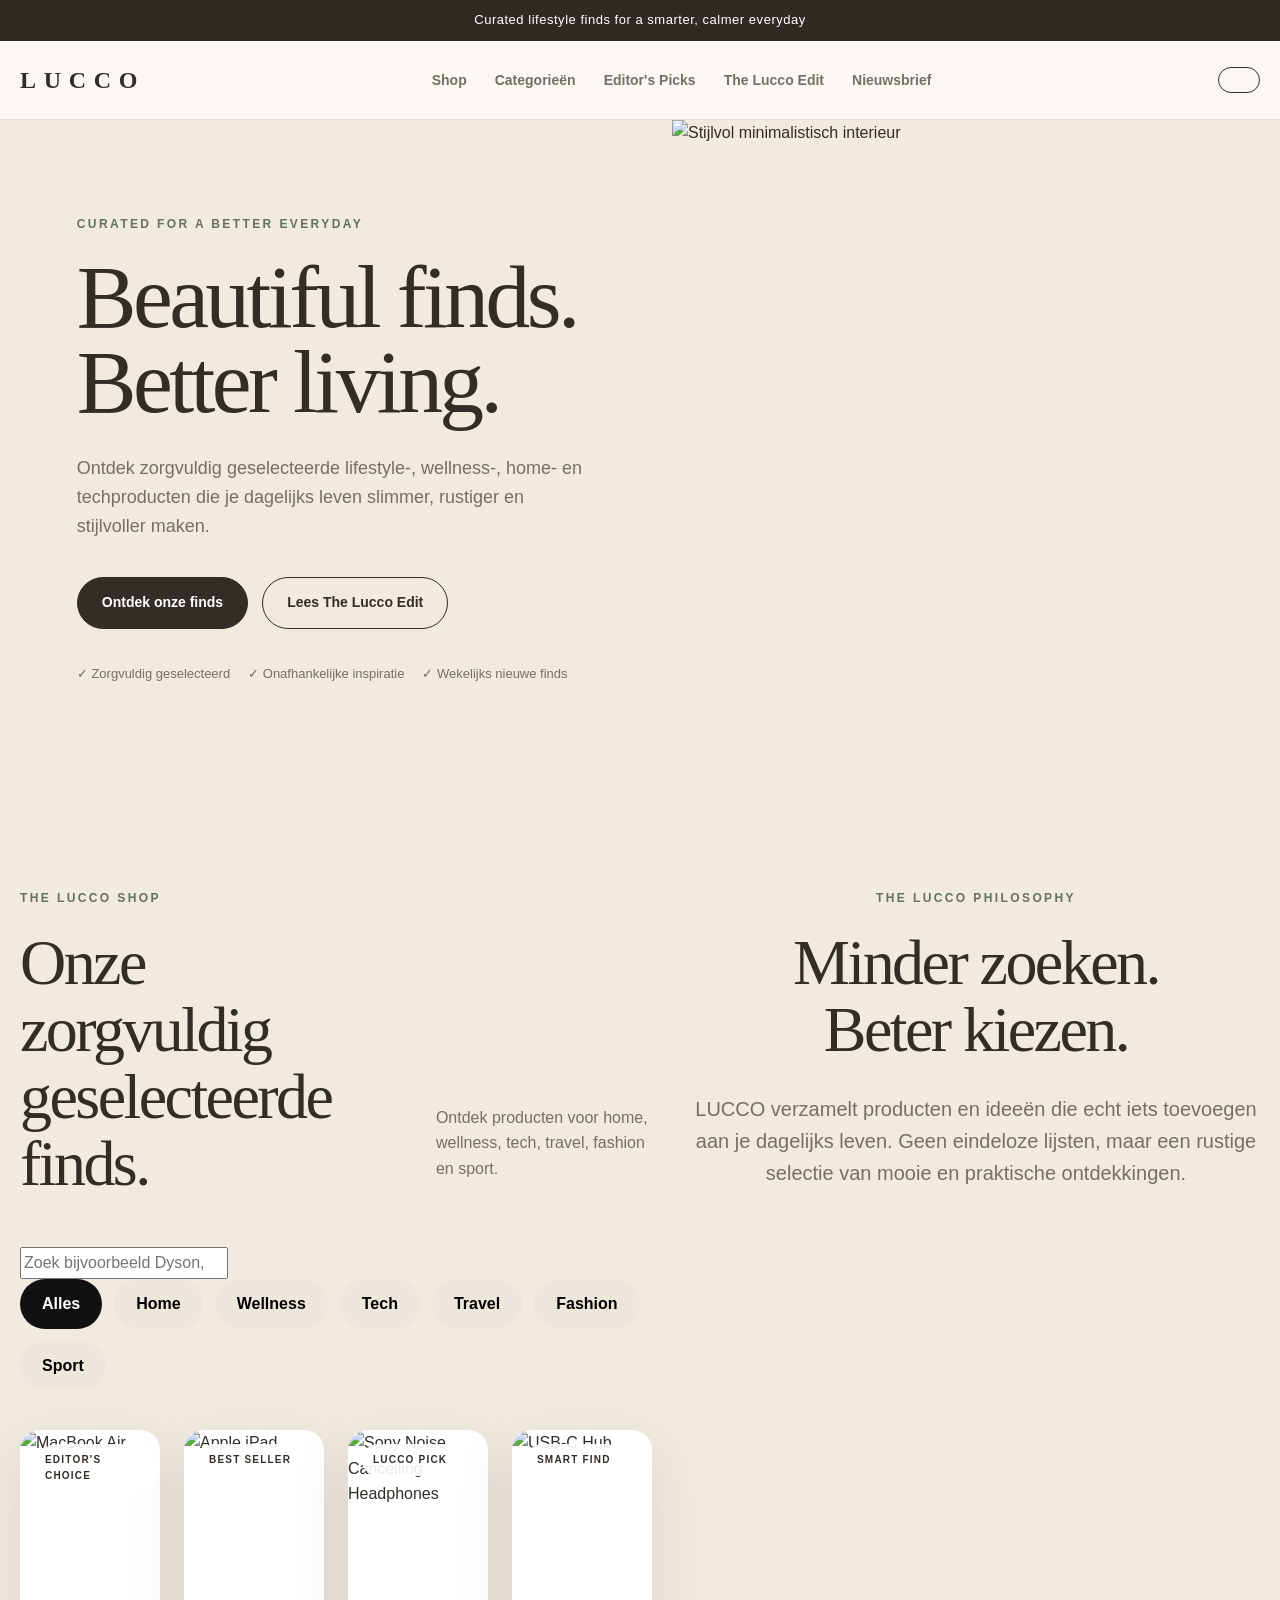
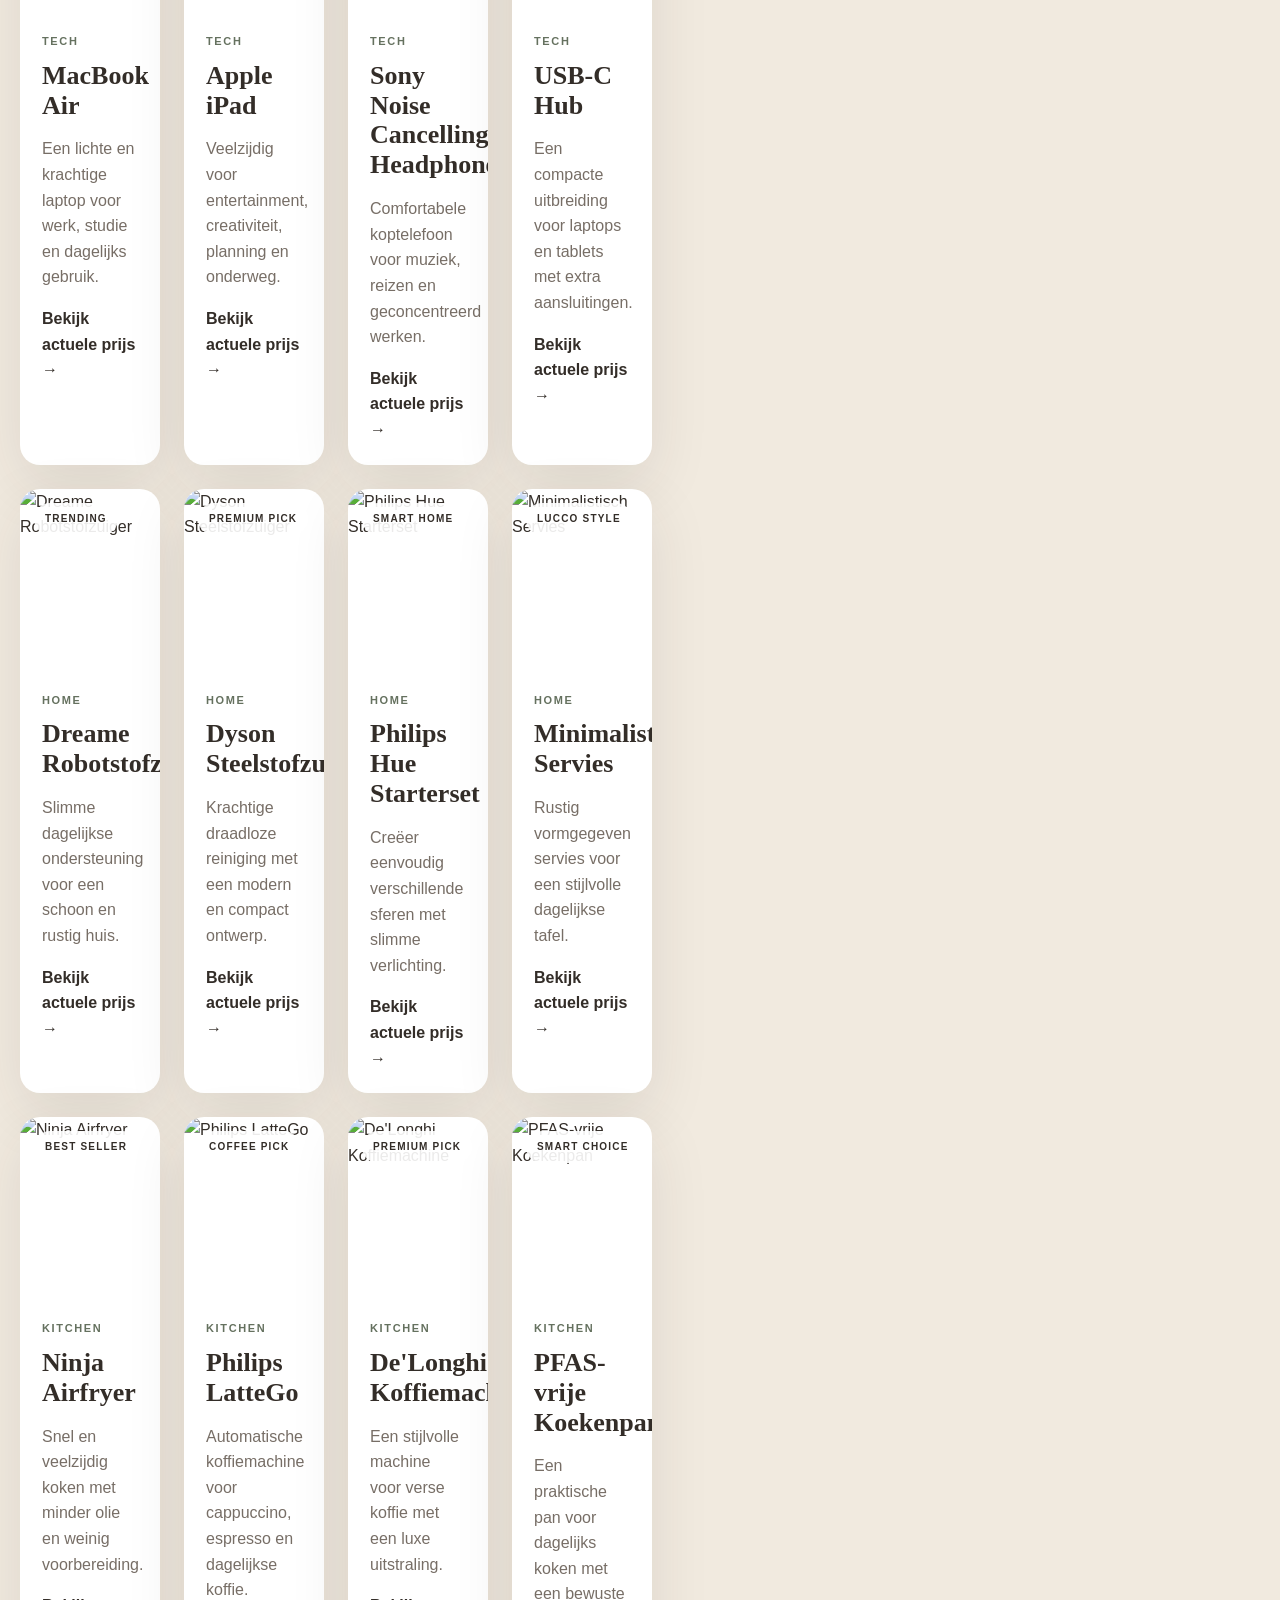
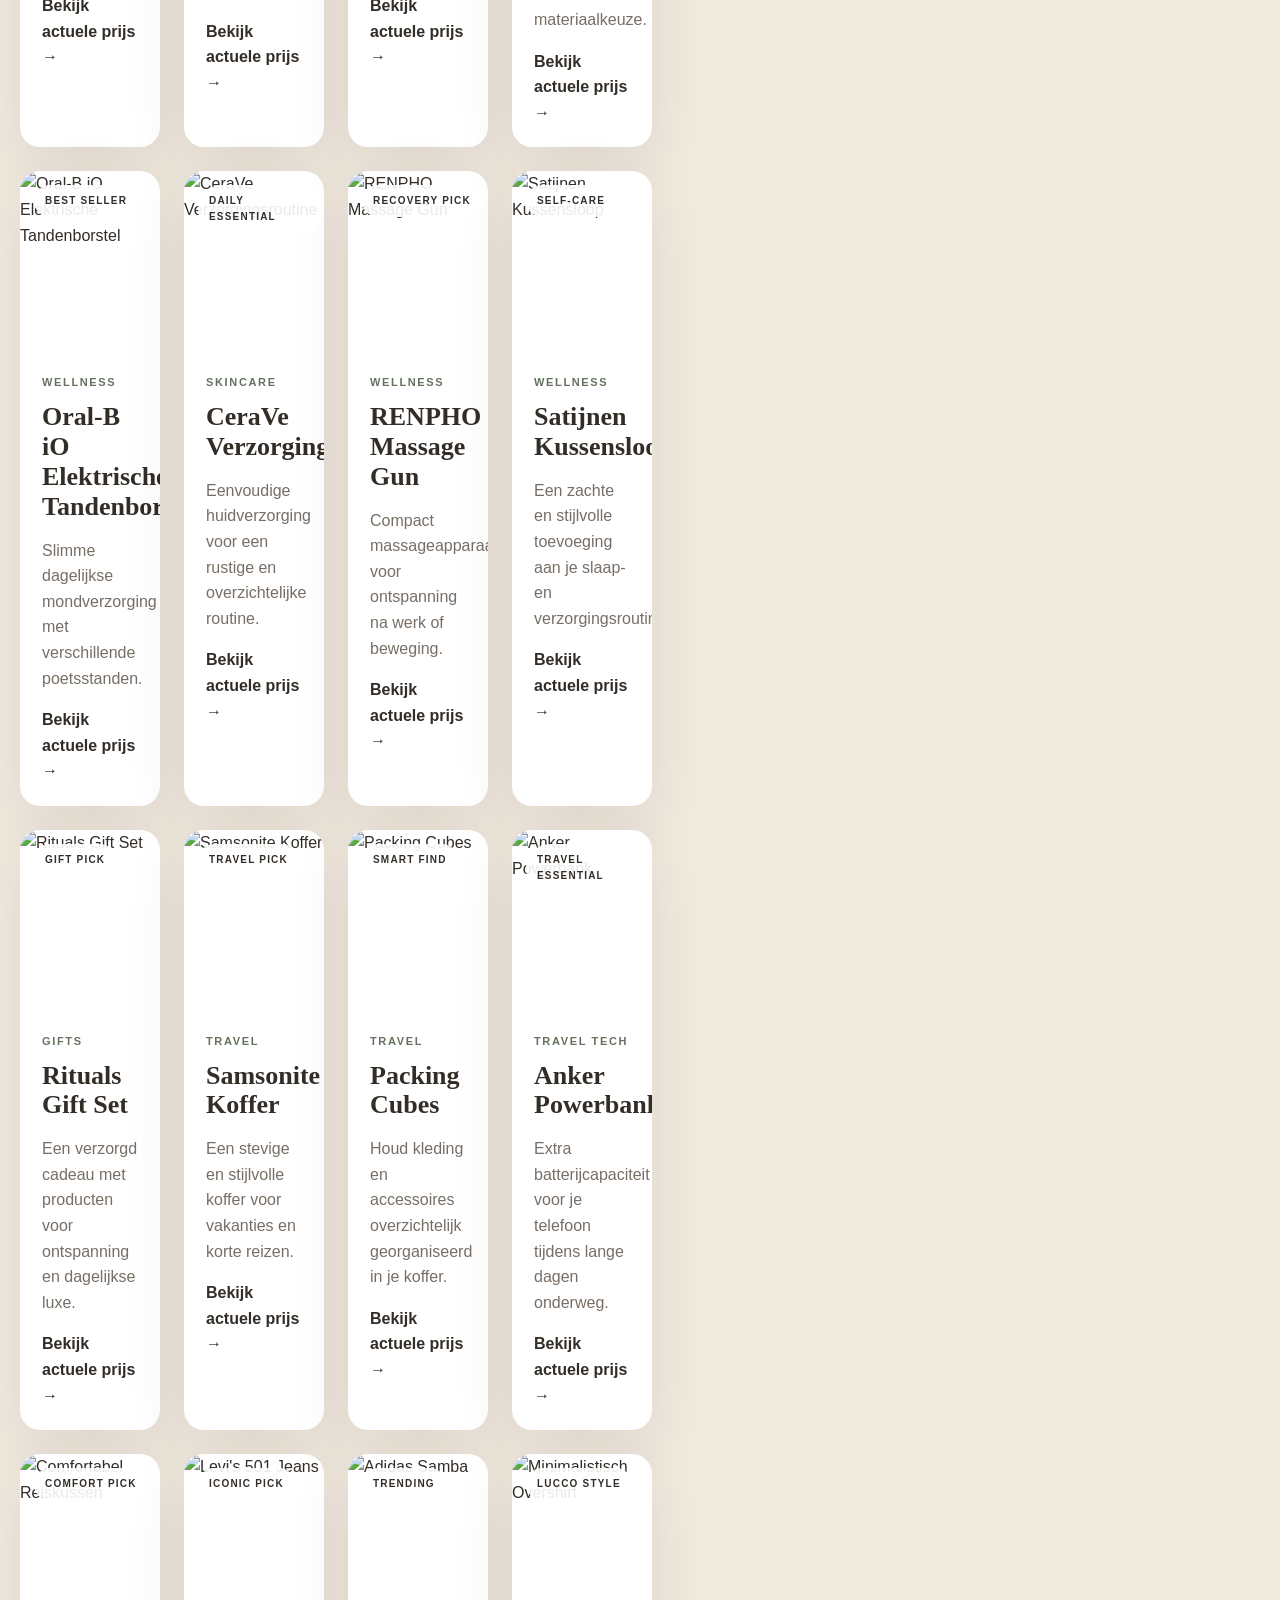
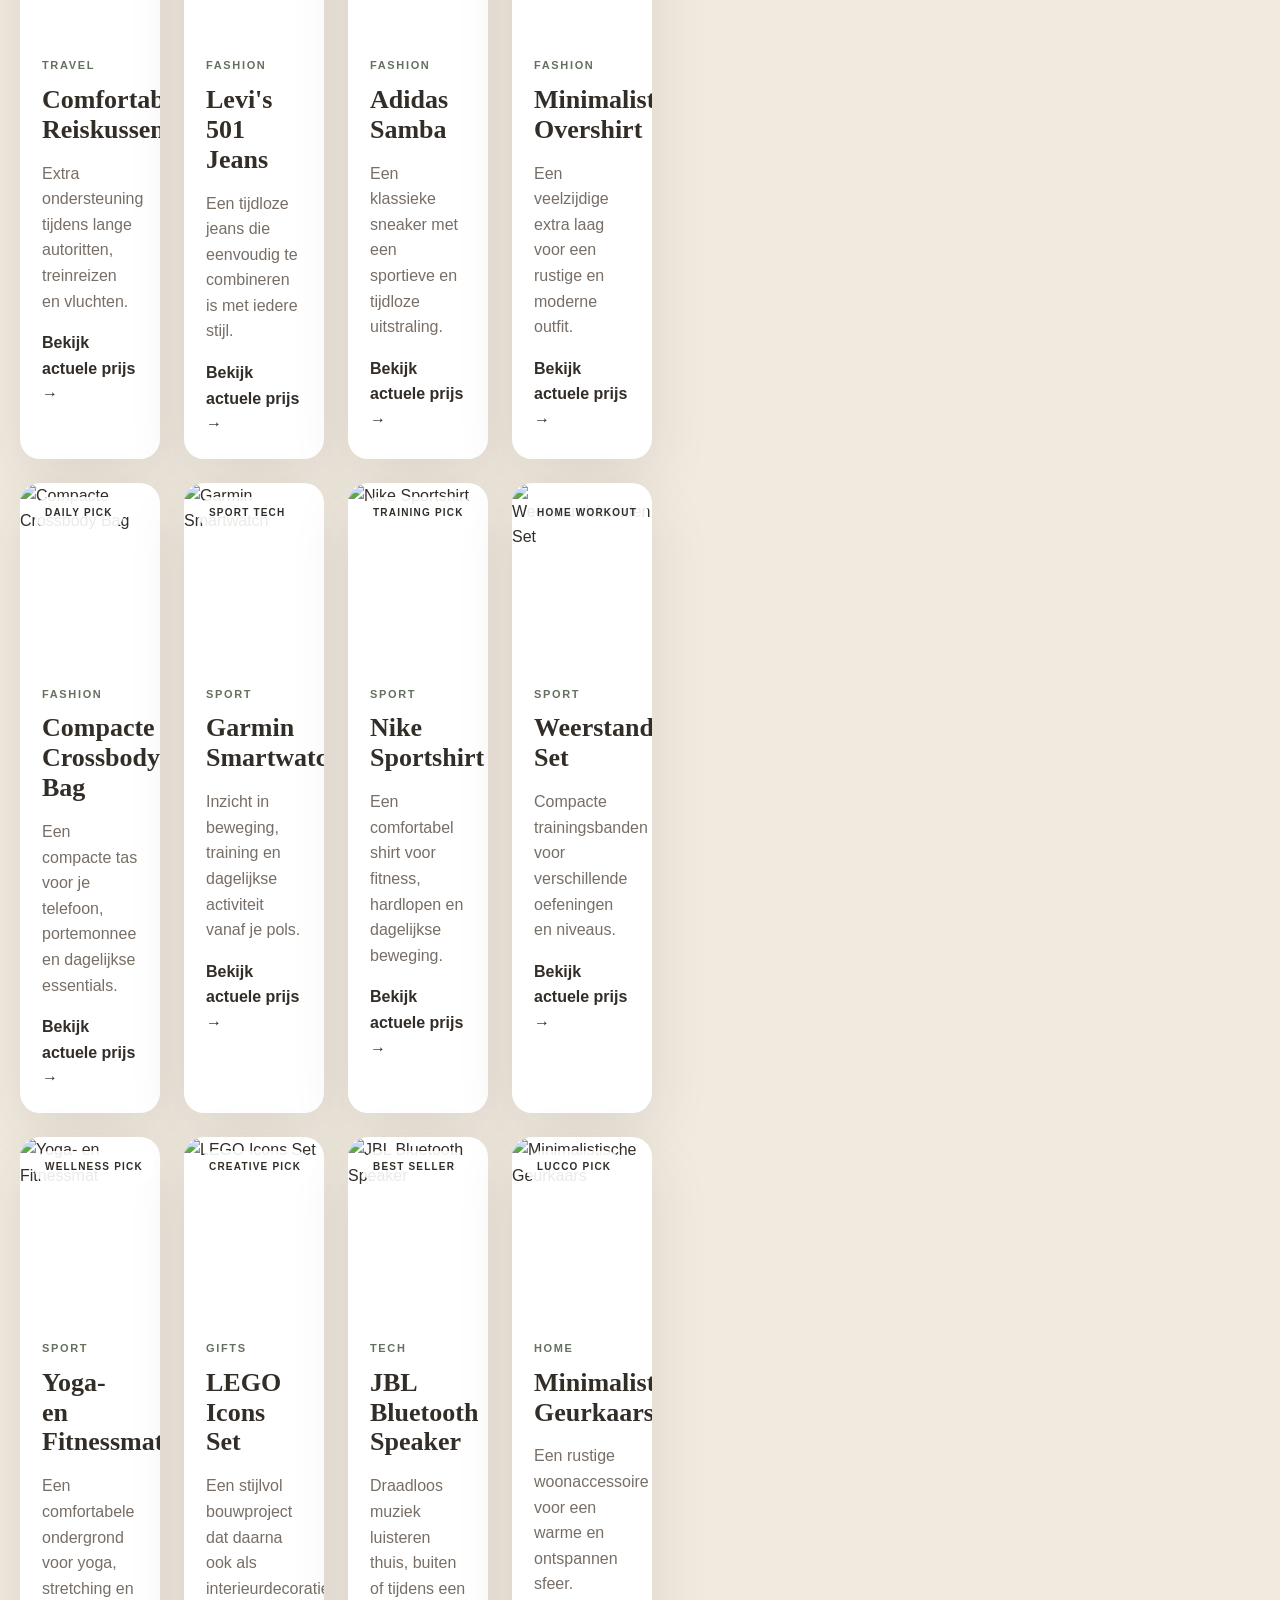
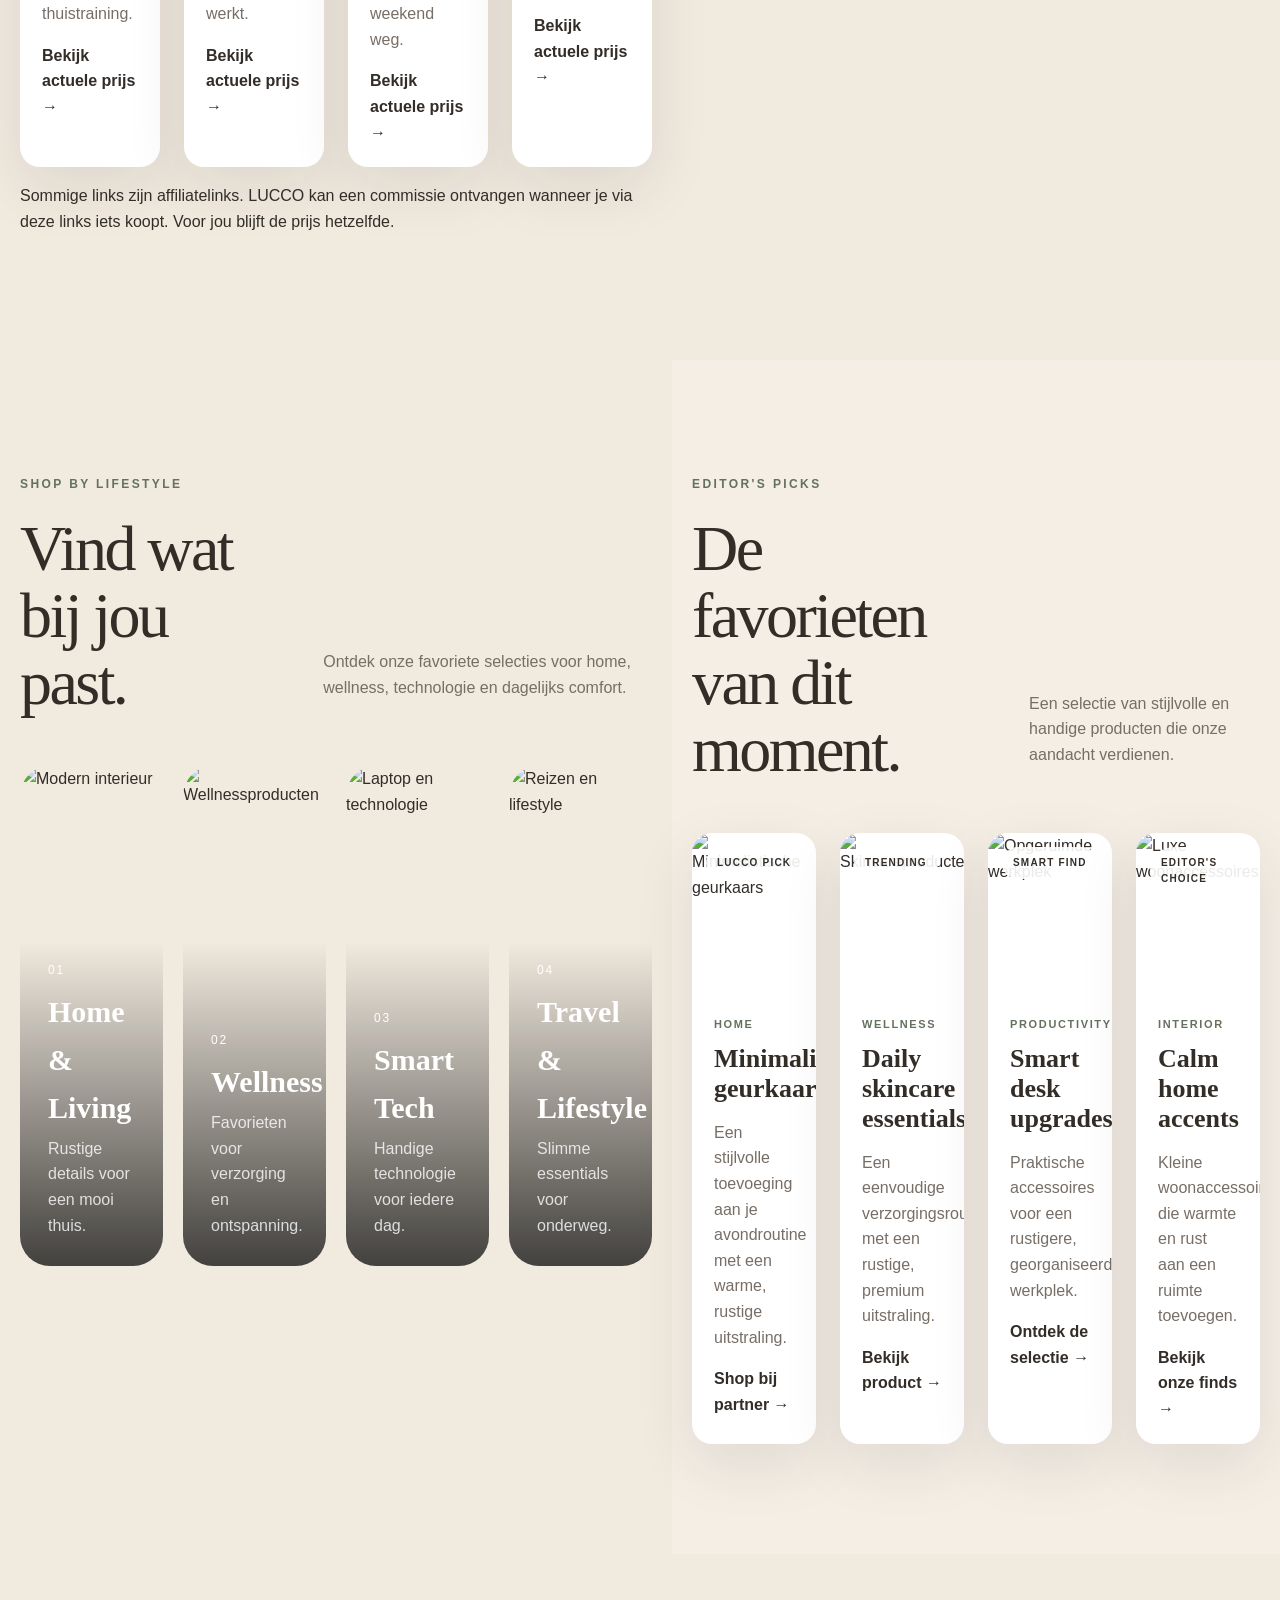
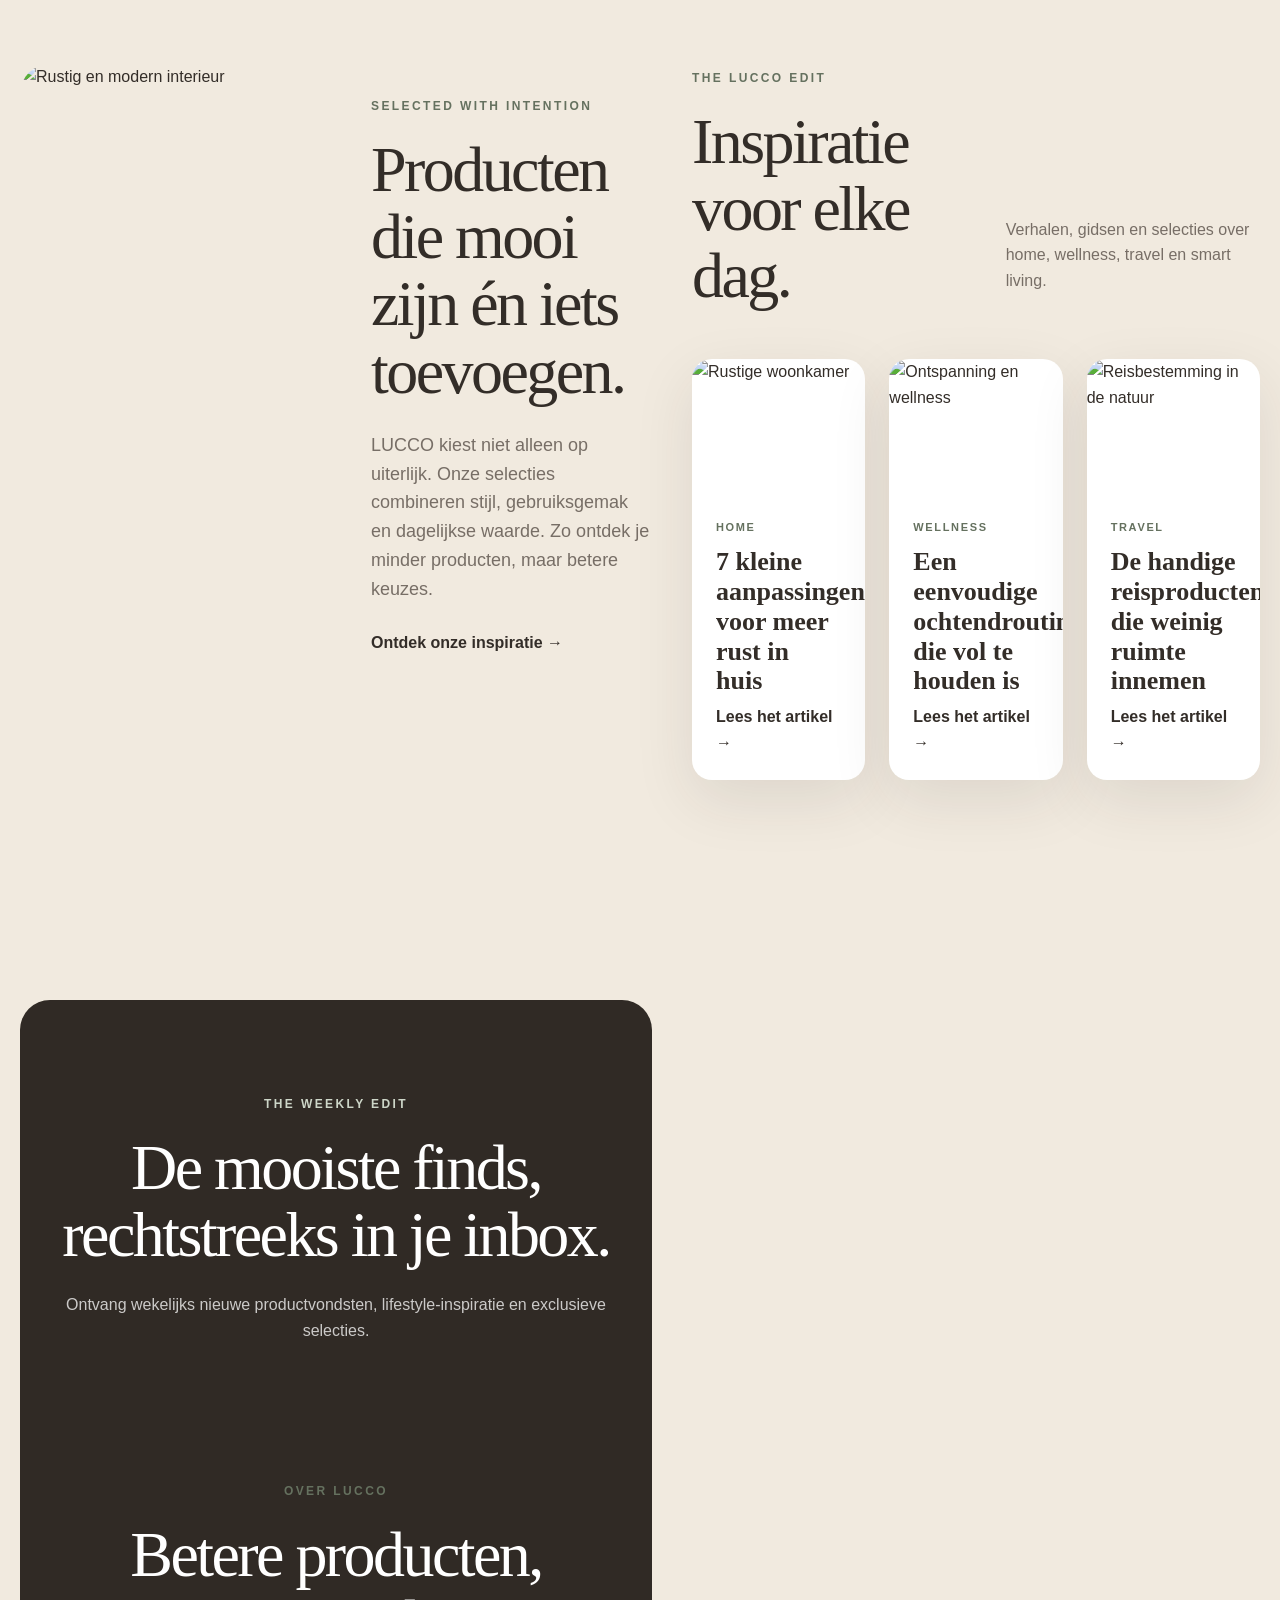
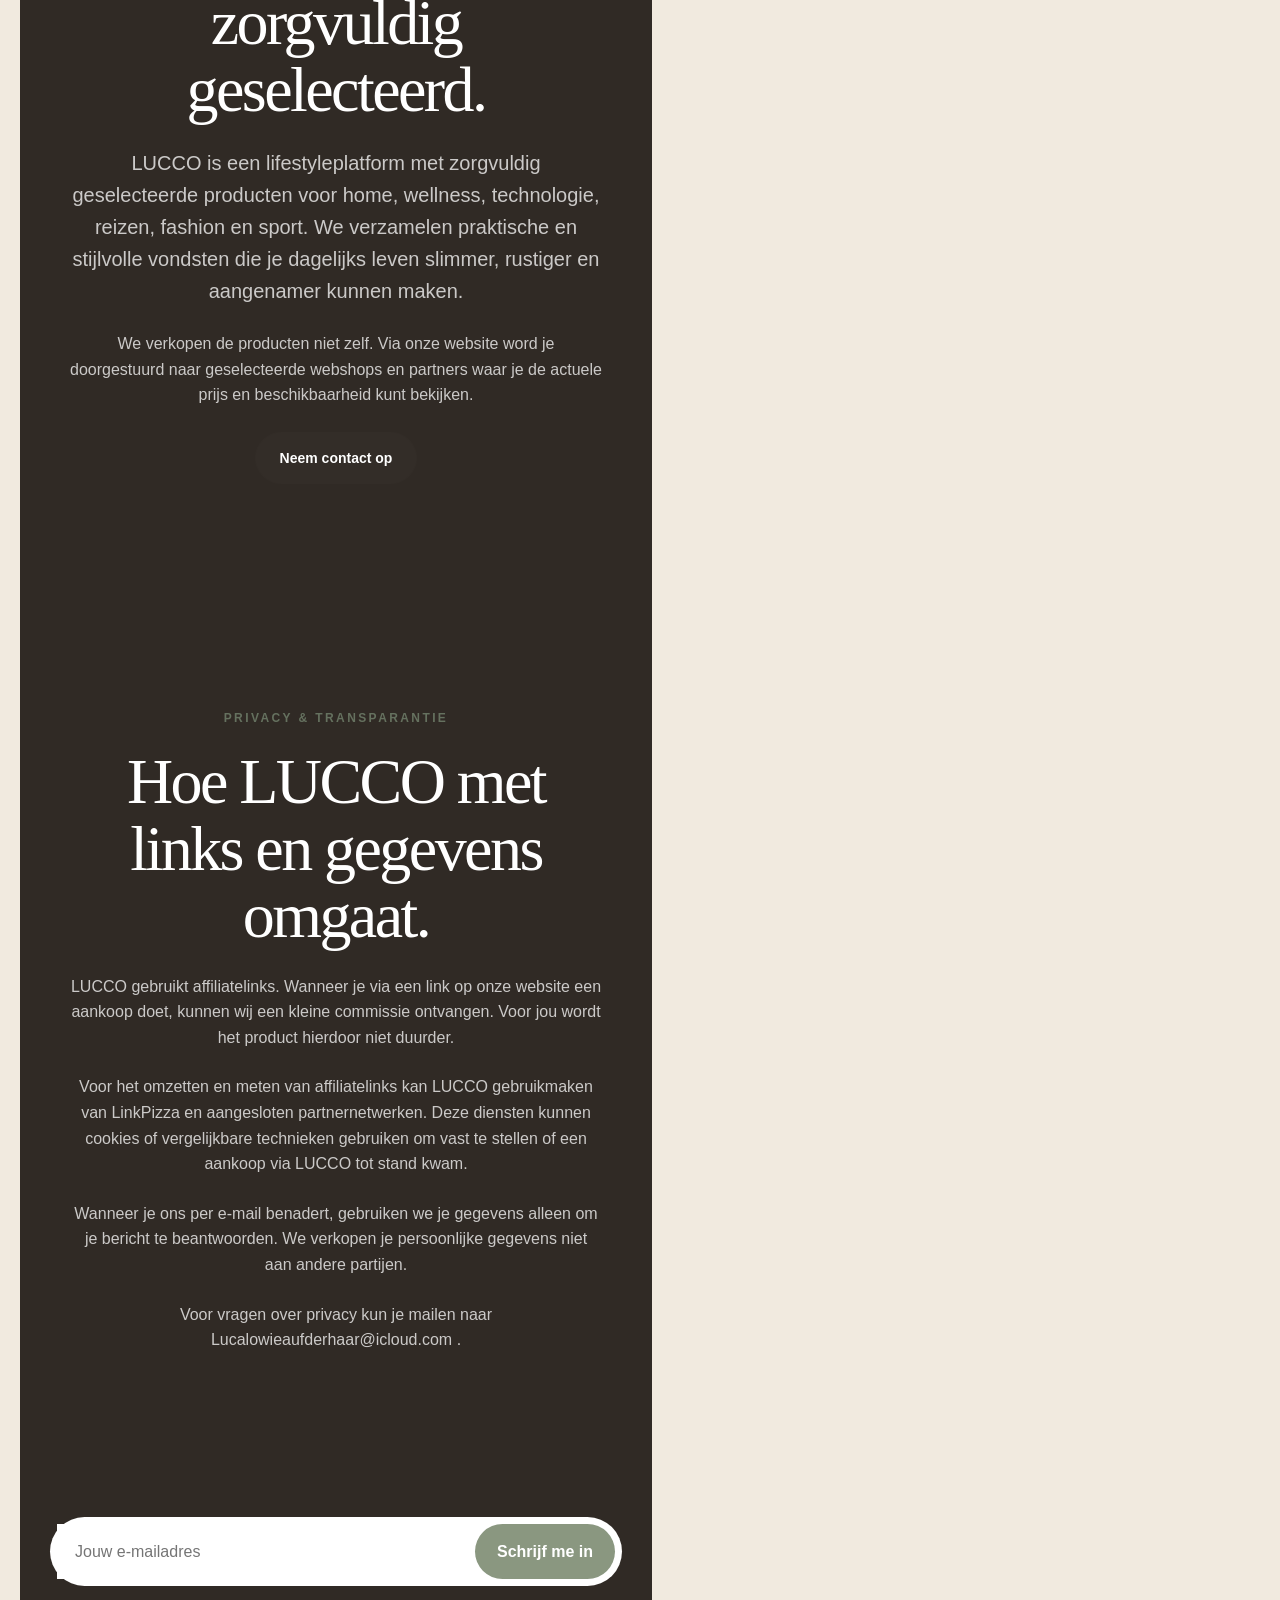
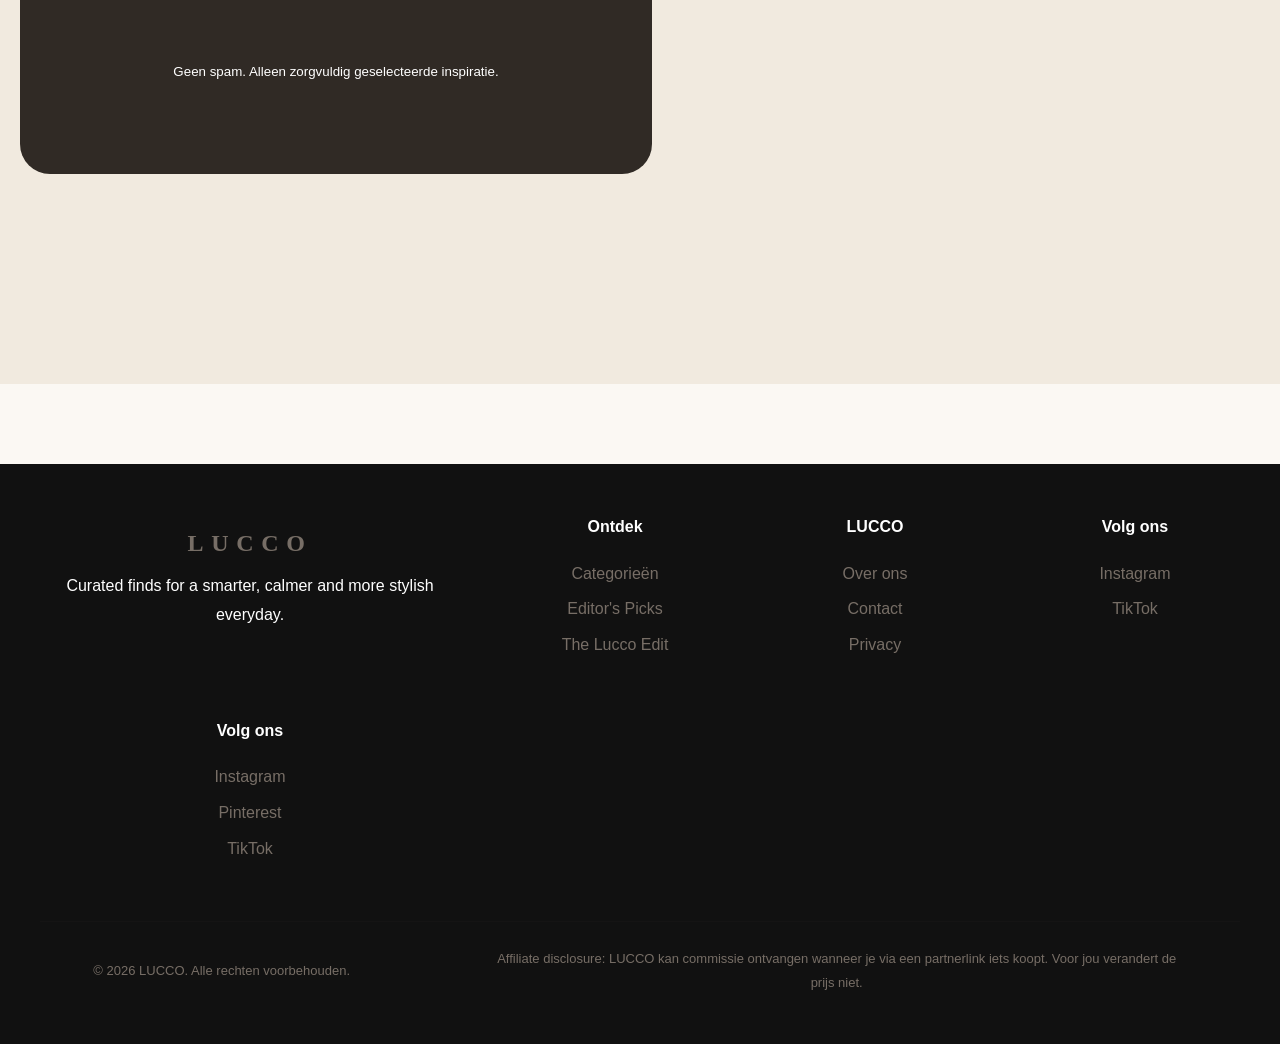
==== index.html @ d728be00 "Add shop section and enhance navigation links Updated the index.html file to add a shop section with" ====
<!DOCTYPE html>
<html lang="nl">

    <head>
      <!-- LinkPizza -->
<script>
   (function(p,z,Z){
       z=p.createElement("script");z.async=1;
       z.src="https://pzz.io/pzz.js?uid=98904&host="+p.domain;
       (p.head||p.documentElement).insertBefore(z,Z);
   })(document);
</script>
    
  <meta charset="UTF-8">

  <meta
    name="viewport"
    content="width=device-width, initial-scale=1.0"
  >

  <title>LUCCO — Curated for a Better Everyday</title>

  <meta
    name="description"
    content="Ontdek zorgvuldig geselecteerde lifestyle-, wellness-, home- en techproducten bij LUCCO."
  >

  <meta name="theme-color" content="#f7f3ed">

  <link rel="stylesheet" href="style.css">
</head>

<body>

  <div class="announcement">
    Curated lifestyle finds for a smarter, calmer everyday
  </div>

  <header class="header">
    <div class="container navigation">

      <a class="logo" href="#top">LUCCO</a>

      <nav class="desktop-menu" aria-label="Hoofdnavigatie">
            <a href="#shop">Shop</a>
        <a href="#categories">Categorieën</a>
        <a href="#featured">Editor's Picks</a>
        <a href="#journal">The Lucco Edit</a>
        <a href="#newsletter">Nieuwsbrief</a>
      </nav>
<a class="header-button desktop-button" href="#shop">
  
      </a>

      <button
        class="menu-button"
        id="menuButton"
        type="button"
        aria-label="Menu openen"
        aria-expanded="false"
      >
        <span></span>
        <span></span>
        <span></span>
      </button>

    </div>
  </header>

  <div class="mobile-menu" id="mobileMenu">
    <div class="mobile-menu-top">
      <a class="logo" href="#top">LUCCO</a>

      <button
        class="mobile-menu-close"
        id="closeMenu"
        type="button"
        aria-label="Menu sluiten"
      >
        ×
      </button>
    </div>

    <nav class="mobile-menu-links">
         <a href="#shop">Shop</a>
      <a href="#categories">Categorieën</a>
      <a href="#featured">Editor's Picks</a>
      <a href="#journal">The Lucco Edit</a>
      <a href="#newsletter">Nieuwsbrief</a>
    </nav>
  </div>

  <main id="top">

    <section class="hero">

      <div class="hero-content">
        <div class="hero-copy reveal">

          <span class="eyebrow">
            Curated for a better everyday
          </span>

          <h1>
            Beautiful finds.<br>
            Better living.
          </h1>

          <p class="hero-description">
            Ontdek zorgvuldig geselecteerde lifestyle-, wellness-,
            home- en techproducten die je dagelijks leven slimmer,
            rustiger en stijlvoller maken.
          </p>

          <div class="hero-actions">
            <a class="button button-dark" href="#featured">
              Ontdek onze finds
            </a>

            <a class="button button-light" href="#journal">
              Lees The Lucco Edit
            </a>
          </div>

          <div class="hero-trust">
            <span>✓ Zorgvuldig geselecteerd</span>
            <span>✓ Onafhankelijke inspiratie</span>
            <span>✓ Wekelijks nieuwe finds</span>
          </div>

        </div>
      </div>

      <div class="hero-image">
        <img
          src="https://images.unsplash.com/photo-1618221195710-dd6b41faaea6?auto=format&fit=crop&w=1400&q=85"
          alt="Stijlvol minimalistisch interieur"
        >
      </div>

  <section class="section shop-section" id="shop">
  <div class="container">

    <div class="section-heading reveal">
      <div>
        <span class="eyebrow">The LUCCO Shop</span>
        <h2>Onze zorgvuldig geselecteerde finds.</h2>
      </div>

      <p>
        Ontdek producten voor home, wellness, tech, travel,
        fashion en sport.
      </p>
    </div>

    <div class="shop-toolbar">

      <label class="sr-only" for="shopSearch">
        Zoek een product
      </label>

      <input
        class="shop-search"
        id="shopSearch"
        type="search"
        placeholder="Zoek bijvoorbeeld Dyson, Rituals of travel..."
        autocomplete="off"
      >

      <div class="shop-filters" aria-label="Productcategorieën">

        <button
          class="filter active"
          type="button"
          data-filter="all"
        >
          Alles
        </button>

        <button
          class="filter"
          type="button"
          data-filter="home"
        >
          Home
        </button>

        <button
          class="filter"
          type="button"
          data-filter="wellness"
        >
          Wellness
        </button>

        <button
          class="filter"
          type="button"
          data-filter="tech"
        >
          Tech
        </button>

        <button
          class="filter"
          type="button"
          data-filter="travel"
        >
          Travel
        </button>

        <button
          class="filter"
          type="button"
          data-filter="fashion"
        >
          Fashion
        </button>

        <button
          class="filter"
          type="button"
          data-filter="sport"
        >
          Sport
        </button>

      </div>
    </div>

    <div class="product-grid" id="shopGrid"></div>

    <p class="affiliate-note">
      Sommige links zijn affiliatelinks. LUCCO kan een commissie
      ontvangen wanneer je via deze links iets koopt. Voor jou blijft
      de prijs hetzelfde.
    </p>

  </div>
</section>

    <section class="intro section">
      <div class="container narrow reveal">

        <span class="eyebrow">The LUCCO philosophy</span>

        <h2>
          Minder zoeken.<br>
          Beter kiezen.
        </h2>

        <p class="large-text">
          LUCCO verzamelt producten en ideeën die echt iets toevoegen
          aan je dagelijks leven. Geen eindeloze lijsten, maar een rustige
          selectie van mooie en praktische ontdekkingen.
        </p>

      </div>
    </section>

    <section class="section categories-section" id="categories">
      <div class="container">

        <div class="section-heading reveal">
          <div>
            <span class="eyebrow">Shop by lifestyle</span>
            <h2>Vind wat bij jou past.</h2>
          </div>

          <p>
            Ontdek onze favoriete selecties voor home, wellness,
            technologie en dagelijks comfort.
          </p>
        </div>

        <div class="category-grid">

          <a class="category-card reveal" href="#featured">
            <img
              src="https://images.unsplash.com/photo-1600210492486-724fe5c67fb0?auto=format&fit=crop&w=900&q=85"
              alt="Modern interieur"
            >
            <div class="category-overlay">
              <span>01</span>
              <h3>Home & Living</h3>
              <p>Rustige details voor een mooi thuis.</p>
            </div>
          </a>

          <a class="category-card reveal" href="#featured">
            <img
              src="https://images.unsplash.com/photo-1598440947619-2c35fc9aa908?auto=format&fit=crop&w=900&q=85"
              alt="Wellnessproducten"
            >
            <div class="category-overlay">
              <span>02</span>
              <h3>Wellness</h3>
              <p>Favorieten voor verzorging en ontspanning.</p>
            </div>
          </a>

          <a class="category-card reveal" href="#featured">
            <img
              src="https://images.unsplash.com/photo-1496181133206-80ce9b88a853?auto=format&fit=crop&w=900&q=85"
              alt="Laptop en technologie"
            >
            <div class="category-overlay">
              <span>03</span>
              <h3>Smart Tech</h3>
              <p>Handige technologie voor iedere dag.</p>
            </div>
          </a>

          <a class="category-card reveal" href="#featured">
            <img
              src="https://images.unsplash.com/photo-1527631746610-bca00a040d60?auto=format&fit=crop&w=900&q=85"
              alt="Reizen en lifestyle"
            >
            <div class="category-overlay">
              <span>04</span>
              <h3>Travel & Lifestyle</h3>
              <p>Slimme essentials voor onderweg.</p>
            </div>
          </a>

        </div>
      </div>
    </section>

    <section class="section featured-section" id="featured">
      <div class="container">

        <div class="section-heading reveal">
          <div>
            <span class="eyebrow">Editor's Picks</span>
            <h2>De favorieten van dit moment.</h2>
          </div>

          <p>
            Een selectie van stijlvolle en handige producten
            die onze aandacht verdienen.
          </p>
        </div>

        <div class="product-grid">

          <article class="product-card reveal">
            <a href="#" class="product-image" target="_blank" rel="sponsored noopener">
              <span class="product-label">LUCCO PICK</span>
              <img
                src="https://images.unsplash.com/photo-1602874801006-e26b88c7e28d?auto=format&fit=crop&w=900&q=85"
                alt="Minimalistische geurkaars"
              >
            </a>

            <div class="product-content">
              <span class="product-category">Home</span>
              <h3>Minimalistische geurkaars</h3>
              <p>
                Een stijlvolle toevoeging aan je avondroutine
                met een warme, rustige uitstraling.
              </p>
              <a class="product-link" href="#" target="_blank" rel="sponsored noopener">
                Shop bij partner →
              </a>
            </div>
          </article>

          <article class="product-card reveal">
            <a href="#" class="product-image" target="_blank" rel="sponsored noopener">
              <span class="product-label">TRENDING</span>
              <img
                src="https://images.unsplash.com/photo-1571781926291-c477ebfd024b?auto=format&fit=crop&w=900&q=85"
                alt="Skincareproducten"
              >
            </a>

            <div class="product-content">
              <span class="product-category">Wellness</span>
              <h3>Daily skincare essentials</h3>
              <p>
                Een eenvoudige verzorgingsroutine met een rustige,
                premium uitstraling.
              </p>
              <a class="product-link" href="#" target="_blank" rel="sponsored noopener">
                Bekijk product →
              </a>
            </div>
          </article>

          <article class="product-card reveal">
            <a href="#" class="product-image" target="_blank" rel="sponsored noopener">
              <span class="product-label">SMART FIND</span>
              <img
                src="https://images.unsplash.com/photo-1586953208448-b95a79798f07?auto=format&fit=crop&w=900&q=85"
                alt="Opgeruimde werkplek"
              >
            </a>

            <div class="product-content">
              <span class="product-category">Productivity</span>
              <h3>Smart desk upgrades</h3>
              <p>
                Praktische accessoires voor een rustigere,
                georganiseerde werkplek.
              </p>
              <a class="product-link" href="#" target="_blank" rel="sponsored noopener">
                Ontdek de selectie →
              </a>
            </div>
          </article>

          <article class="product-card reveal">
            <a href="#" class="product-image" target="_blank" rel="sponsored noopener">
              <span class="product-label">EDITOR'S CHOICE</span>
              <img
                src="https://images.unsplash.com/photo-1616486338812-3dadae4b4ace?auto=format&fit=crop&w=900&q=85"
                alt="Luxe woonaccessoires"
              >
            </a>

            <div class="product-content">
              <span class="product-category">Interior</span>
              <h3>Calm home accents</h3>
              <p>
                Kleine woonaccessoires die warmte en rust
                aan een ruimte toevoegen.
              </p>
              <a class="product-link" href="#" target="_blank" rel="sponsored noopener">
                Bekijk onze finds →
              </a>
            </div>
          </article>

        </div>
      </div>
    </section>

    <section class="editorial-section">
      <div class="container editorial-grid">

        <div class="editorial-image reveal">
          <img
            src="https://images.unsplash.com/photo-1494438639946-1ebd1d20bf85?auto=format&fit=crop&w=1200&q=85"
            alt="Rustig en modern interieur"
          >
        </div>

        <div class="editorial-copy reveal">
          <span class="eyebrow">Selected with intention</span>

          <h2>
            Producten die mooi zijn én iets toevoegen.
          </h2>

          <p>
            LUCCO kiest niet alleen op uiterlijk. Onze selecties
            combineren stijl, gebruiksgemak en dagelijkse waarde.
            Zo ontdek je minder producten, maar betere keuzes.
          </p>

          <a class="text-link" href="#journal">
            Ontdek onze inspiratie →
          </a>
        </div>

      </div>
    </section>

    <section class="section journal-section" id="journal">
      <div class="container">

        <div class="section-heading reveal">
          <div>
            <span class="eyebrow">The Lucco Edit</span>
            <h2>Inspiratie voor elke dag.</h2>
          </div>

          <p>
            Verhalen, gidsen en selecties over home,
            wellness, travel en smart living.
          </p>
        </div>

        <div class="article-grid">

          <article class="article-card reveal">
            <img
              src="https://images.unsplash.com/photo-1484101403633-562f891dc89a?auto=format&fit=crop&w=1000&q=85"
              alt="Rustige woonkamer"
            >
            <div class="article-content">
              <span>HOME</span>
              <h3>7 kleine aanpassingen voor meer rust in huis</h3>
              <a href="#">Lees het artikel →</a>
            </div>
          </article>

          <article class="article-card reveal">
            <img
              src="https://images.unsplash.com/photo-1506126613408-eca07ce68773?auto=format&fit=crop&w=1000&q=85"
              alt="Ontspanning en wellness"
            >
            <div class="article-content">
              <span>WELLNESS</span>
              <h3>Een eenvoudige ochtendroutine die vol te houden is</h3>
              <a href="#">Lees het artikel →</a>
            </div>
          </article>

          <article class="article-card reveal">
            <img
              src="https://images.unsplash.com/photo-1469474968028-56623f02e42e?auto=format&fit=crop&w=1000&q=85"
              alt="Reisbestemming in de natuur"
            >
            <div class="article-content">
              <span>TRAVEL</span>
              <h3>De handige reisproducten die weinig ruimte innemen</h3>
              <a href="#">Lees het artikel →</a>
            </div>
          </article>

        </div>
      </div>
    </section>

    <section class="newsletter section" id="newsletter">
      <div class="container newsletter-inner reveal">

        <span class="eyebrow light-eyebrow">The Weekly Edit</span>

        <h2>
          De mooiste finds,<br>
          rechtstreeks in je inbox.
        </h2>

        <p>
          Ontvang wekelijks nieuwe productvondsten,
          lifestyle-inspiratie en exclusieve selecties.
        </p><section class="section info-section" id="about">
  <div class="container narrow reveal">

    <span class="eyebrow">Over LUCCO</span>

    <h2>Betere producten, zorgvuldig geselecteerd.</h2>

    <p class="large-text">
      LUCCO is een lifestyleplatform met zorgvuldig geselecteerde
      producten voor home, wellness, technologie, reizen, fashion
      en sport. We verzamelen praktische en stijlvolle vondsten die
      je dagelijks leven slimmer, rustiger en aangenamer kunnen maken.
    </p>

    <p>
      We verkopen de producten niet zelf. Via onze website word je
      doorgestuurd naar geselecteerde webshops en partners waar je
      de actuele prijs en beschikbaarheid kunt bekijken.
    </p>

    <a
      class="button button-dark"
      href="mailto:Lucalowieaufderhaar@icloud.com"
    >
      Neem contact op
    </a>

  </div>
</section>

<section class="section info-section" id="privacy">
  <div class="container narrow reveal">

    <span class="eyebrow">Privacy & transparantie</span>

    <h2>Hoe LUCCO met links en gegevens omgaat.</h2>

    <p>
      LUCCO gebruikt affiliatelinks. Wanneer je via een link op onze
      website een aankoop doet, kunnen wij een kleine commissie ontvangen.
      Voor jou wordt het product hierdoor niet duurder.
    </p>

    <p>
      Voor het omzetten en meten van affiliatelinks kan LUCCO gebruikmaken
      van LinkPizza en aangesloten partnernetwerken. Deze diensten kunnen
      cookies of vergelijkbare technieken gebruiken om vast te stellen
      of een aankoop via LUCCO tot stand kwam.
    </p>

    <p>
      Wanneer je ons per e-mail benadert, gebruiken we je gegevens alleen
      om je bericht te beantwoorden. We verkopen je persoonlijke gegevens
      niet aan andere partijen.
    </p>

    <p>
      Voor vragen over privacy kun je mailen naar
      <a href="mailto:Lucalowieaufderhaar@icloud.com">
        Lucalowieaufderhaar@icloud.com
      </a>.
    </p>

  </div>
</section>

        <form class="newsletter-form" id="newsletterForm">
          <label class="sr-only" for="email">
            E-mailadres
          </label>

          <input
            id="email"
            name="email"
            type="email"
            placeholder="Jouw e-mailadres"
            required
          >

          <button type="submit">
            Schrijf me in
          </button>
        </form>

        <p class="form-message" id="formMessage"></p>

        <small>
          Geen spam. Alleen zorgvuldig geselecteerde inspiratie.
        </small>

      </div>
    </section>

  </main>

  <footer class="footer">
    <div class="container footer-grid">

      <div>
        <a class="logo footer-logo" href="#top">LUCCO</a>
        <p>
          Curated finds for a smarter, calmer
          and more stylish everyday.
        </p>
      </div>

      <div>
        <h4>Ontdek</h4>
        <a href="#categories">Categorieën</a>
        <a href="#featured">Editor's Picks</a>
        <a href="#journal">The Lucco Edit</a>
      </div>

<div>
  <h4>LUCCO</h4>
  <a href="#about">Over ons</a>

  <a href="mailto:Lucalowieaufderhaar@icloud.com">
    Contact
  </a>

  <a href="#privacy">Privacy</a>
</div>

<div>
  <h4>Volg ons</h4>

  <a
    href="https://www.instagram.com/luca_aufderhaar?igsh=MXFndmRxZXhncnQxaw%3D%3D&utm_source=qr"
    target="_blank"
    rel="noopener noreferrer"
  >
    Instagram
  </a>

  <a
    href="https://www.tiktok.com/@lucaaufderhaar?_r=1&_t=ZG-98QMJRjJoun"
    target="_blank"
    rel="noopener noreferrer"
  >
    TikTok
  </a>
      </div>

      <div>
        <h4>Volg ons</h4>
        <a href="#">Instagram</a>
        <a href="#">Pinterest</a>
        <a href="#">TikTok</a>
      </div>

    </div>

    <div class="container footer-bottom">
      <p>© <span id="currentYear"></span> LUCCO. Alle rechten voorbehouden.</p>

      <p>
        Affiliate disclosure: LUCCO kan commissie ontvangen
        wanneer je via een partnerlink iets koopt.
        Voor jou verandert de prijs niet.
      </p>
    </div>
  </footer>

  <script src="script.js"></script>


</body>
</html>
---- style.css ----
:root {
  --background: #fbf8f3;
  --background-soft: #f1eadf;
  --background-dark: #302a25;
  --card: #ffffff;
  --text: #332d28;
  --text-soft: #776e66;
  --sage: #8a9780;
  --sage-dark: #65715f;
  --border: rgba(51, 45, 40, 0.12);
  --shadow: 0 20px 60px rgba(48, 42, 37, 0.1);
  --radius-large: 30px;
  --radius-medium: 20px;
  --max-width: 1240px;
}

* {
  box-sizing: border-box;
  scroll-behavior: smooth;
}

body {
  margin: 0;
  font-family: Inter, Arial, sans-serif;
  background: var(--background);
  color: var(--text);
  line-height: 1.6;
}

body.menu-open {
  overflow: hidden;
}

img {
  display: block;
  width: 100%;
}

a {
  color: inherit;
  text-decoration: none;
}

button,
input {
  font: inherit;
}

.container {
  width: min(calc(100% - 40px), var(--max-width));
  margin: 0 auto;
}

.narrow {
  max-width: 850px;
}

.announcement {
  background: var(--background-dark);
  color: white;
  text-align: center;
  padding: 10px 20px;
  font-size: 13px;
  letter-spacing: 0.04em;
}

.header {
  position: sticky;
  top: 0;
  z-index: 100;
  border-bottom: 1px solid var(--border);
  background: rgba(251, 248, 243, 0.92);
  backdrop-filter: blur(18px);
}

.navigation {
  min-height: 78px;
  display: flex;
  align-items: center;
  justify-content: space-between;
  gap: 30px;
}

.logo {
  font-family: Georgia, serif;
  font-size: 24px;
  font-weight: 700;
  letter-spacing: 0.32em;
}

.desktop-menu {
  display: flex;
  align-items: center;
  gap: 28px;
}

.desktop-menu a {
  color: var(--text-soft);
  font-size: 14px;
  font-weight: 600;
}

.desktop-menu a:hover {
  color: var(--text);
}

.header-button {
  padding: 12px 20px;
  border: 1px solid var(--text);
  border-radius: 999px;
  font-size: 13px;
  font-weight: 700;
  transition: 0.25s ease;
}

.header-button:hover {
  background: var(--text);
  color: white;
}

.menu-button {
  display: none;
  width: 44px;
  height: 44px;
  padding: 0;
  border: 0;
  background: transparent;
}

.menu-button span {
  display: block;
  width: 24px;
  height: 2px;
  margin: 5px auto;
  background: var(--text);
}

.mobile-menu {
  display: none;
  position: fixed;
  inset: 0;
  z-index: 200;
  padding: 30px;
  background: var(--background);
}

.mobile-menu.active {
  display: block;
}

.mobile-menu-top {
  display: flex;
  align-items: center;
  justify-content: space-between;
}

.mobile-menu-close {
  border: 0;
  background: transparent;
  font-size: 34px;
}

.mobile-menu-links {
  display: flex;
  flex-direction: column;
  gap: 20px;
  margin-top: 70px;
}

.mobile-menu-links a {
  font-family: Georgia, serif;
  font-size: 36px;
}

.hero {
  min-height: calc(100vh - 112px);
  display: grid;
  grid-template-columns: 1.05fr 0.95fr;
  overflow: hidden;
  background: var(--background-soft);
}

.hero-content {
  display: flex;
  align-items: center;
  padding: 90px max(6vw, 40px);
}

.hero-copy {
  max-width: 690px;
}

.eyebrow {
  display: inline-block;
  margin-bottom: 20px;
  color: var(--sage-dark);
  font-size: 12px;
  font-weight: 800;
  letter-spacing: 0.2em;
  text-transform: uppercase;
}

.hero h1,
.section h2,
.editorial-copy h2,
.newsletter h2 {
  font-family: Georgia, serif;
  font-weight: 400;
  letter-spacing: -0.04em;
}

.hero h1 {
  margin: 0;
  font-size: clamp(52px, 7vw, 105px);
  line-height: 0.95;
}

.hero-description {
  max-width: 580px;
  margin-top: 30px;
  color: var(--text-soft);
  font-size: 18px;
}

.hero-actions {
  display: flex;
  flex-wrap: wrap;
  gap: 14px;
  margin-top: 36px;
}

.button {
  display: inline-flex;
  min-height: 52px;
  align-items: center;
  justify-content: center;
  padding: 0 24px;
  border: 1px solid var(--text);
  border-radius: 999px;
  font-size: 14px;
  font-weight: 800;
  transition: 0.25s ease;
}

.button:hover {
  transform: translateY(-2px);
}

.button-dark {
  background: var(--text);
  color: white;
}

.button-light {
  background: transparent;
}

.hero-trust {
  display: flex;
  flex-wrap: wrap;
  gap: 18px;
  margin-top: 35px;
  color: var(--text-soft);
  font-size: 13px;
}

.hero-image {
  min-height: 600px;
}

.hero-image img {
  height: 100%;
  object-fit: cover;
}

.section {
  padding: 110px 0;
}

.intro {
  text-align: center;
}

.section h2,
.editorial-copy h2,
.newsletter h2 {
  margin: 0;
  font-size: clamp(42px, 5vw, 72px);
  line-height: 1.05;
}

.large-text {
  margin: 30px auto 0;
  color: var(--text-soft);
  font-size: 20px;
}

.section-heading {
  display: flex;
  justify-content: space-between;
  align-items: end;
  gap: 40px;
  margin-bottom: 50px;
}

.section-heading p {
  max-width: 420px;
  color: var(--text-soft);
}

.category-grid {
  display: grid;
  grid-template-columns: repeat(4, 1fr);
  gap: 20px;
}

.category-card {
  position: relative;
  min-height: 500px;
  overflow: hidden;
  border-radius: var(--radius-large);
}

.category-card img {
  height: 100%;
  object-fit: cover;
  transition: transform 0.5s ease;
}

.category-card:hover img {
  transform: scale(1.04);
}

.category-overlay {
  position: absolute;
  inset: 0;
  display: flex;
  flex-direction: column;
  justify-content: end;
  padding: 28px;
  background: linear-gradient(transparent 35%, rgba(0, 0, 0, 0.72));
  color: white;
}

.category-overlay span {
  font-size: 12px;
  letter-spacing: 0.15em;
}

.category-overlay h3 {
  margin: 8px 0 4px;
  font-family: Georgia, serif;
  font-size: 30px;
}

.category-overlay p {
  margin: 0;
  color: rgba(255, 255, 255, 0.8);
}

.featured-section {
  background: #f4eee5;
}

.product-grid {
  display: grid;
  grid-template-columns: repeat(4, 1fr);
  gap: 24px;
}

.product-card {
  overflow: hidden;
  border-radius: var(--radius-medium);
  background: var(--card);
  box-shadow: var(--shadow);
}

.product-image {
  position: relative;
  display: block;
  overflow: hidden;
}

.product-image img {
  aspect-ratio: 4 / 5;
  object-fit: cover;
  transition: transform 0.4s ease;
}

.product-card:hover .product-image img {
  transform: scale(1.04);
}

.product-label {
  position: absolute;
  top: 14px;
  left: 14px;
  z-index: 2;
  padding: 8px 11px;
  border-radius: 999px;
  background: rgba(255, 255, 255, 0.9);
  font-size: 10px;
  font-weight: 800;
  letter-spacing: 0.12em;
}

.product-content {
  padding: 22px;
}

.product-category,
.article-content span {
  color: var(--sage-dark);
  font-size: 11px;
  font-weight: 800;
  letter-spacing: 0.15em;
  text-transform: uppercase;
}

.product-content h3,
.article-content h3 {
  margin: 8px 0;
  font-family: Georgia, serif;
  font-size: 26px;
  line-height: 1.15;
}

.product-content p {
  color: var(--text-soft);
}

.product-link,
.text-link,
.article-content a {
  font-weight: 800;
}

.editorial-section {
  padding: 110px 0;
}

.editorial-grid {
  display: grid;
  grid-template-columns: 1fr 1fr;
  align-items: center;
  gap: 70px;
}

.editorial-image img {
  min-height: 620px;
  object-fit: cover;
  border-radius: var(--radius-large);
}

.editorial-copy p {
  margin: 26px 0;
  color: var(--text-soft);
  font-size: 18px;
}

.article-grid {
  display: grid;
  grid-template-columns: repeat(3, 1fr);
  gap: 24px;
}

.article-card {
  overflow: hidden;
  border-radius: var(--radius-medium);
  background: white;
  box-shadow: var(--shadow);
}

.article-card img {
  aspect-ratio: 4 / 3;
  object-fit: cover;
}

.article-content {
  padding: 24px;
}

.newsletter {
  margin-bottom: 100px;
}

.newsletter-inner {
  padding: 90px 30px;
  border-radius: var(--radius-large);
  background: var(--background-dark);
  color: white;
  text-align: center;
}

.light-eyebrow {
  color: #cdd6c8;
}

.newsletter-inner p {
  max-width: 650px;
  margin: 24px auto;
  color: rgba(255, 255, 255, 0.75);
}

.newsletter-form {
  display: flex;
  width: min(620px, 100%);
  margin: 30px auto 15px;
  padding: 7px;
  border-radius: 999px;
  background: white;
}

.newsletter-form input {
  flex: 1;
  min-width: 0;
  padding: 15px 18px;
  border: 0;
  outline: 0;
}

.newsletter-form button {
  padding: 14px 22px;
  border: 0;
  border-radius: 999px;
  background: var(--sage);
  color: white;
  font-weight: 800;
  cursor: pointer;
}

.form-message {
  min-height: 24px;
}

.footer {
  padding: 70px 0 30px;
  background: #e9e0d4;
}

.footer-grid {
  display: grid;
  grid-template-columns: 2fr repeat(3, 1fr);
  gap: 50px;
}

.footer-grid h4 {
  margin-top: 0;
}

.footer-grid a {
  display: block;
  margin: 10px 0;
  color: var(--text-soft);
}

.footer-logo {
  display: inline-block;
  margin-bottom: 15px;
}

.footer-bottom {
  display: flex;
  justify-content: space-between;
  gap: 30px;
  margin-top: 50px;
  padding-top: 25px;
  border-top: 1px solid var(--border);
  color: var(--text-soft);
  font-size: 13px;
}

.footer-bottom p {
  max-width: 600px;
}

.reveal {
  opacity: 0;
  transform: translateY(25px);
  transition: opacity 0.7s ease, transform 0.7s ease;
}

.reveal.visible {
  opacity: 1;
  transform: translateY(0);
}

.sr-only {
  position: absolute;
  width: 1px;
  height: 1px;
  overflow: hidden;
  clip: rect(0, 0, 0, 0);
}

@media (max-width: 1000px) {
  .desktop-menu,
  .desktop-button {
    display: none;
  }

  .menu-button {
    display: block;
  }

  .hero {
    grid-template-columns: 1fr;
  }

  .hero-image {
    order: -1;
    min-height: 520px;
  }

  .category-grid,
  .product-grid {
    grid-template-columns: repeat(2, 1fr);
  }

  .editorial-grid {
    grid-template-columns: 1fr;
  }

  .footer-grid {
    grid-template-columns: repeat(2, 1fr);
  }
}

@media (max-width: 700px) {
  .container {
    width: min(calc(100% - 28px), var(--max-width));
  }

  .hero-content {
    padding: 65px 24px;
  }

  .hero-image {
    min-height: 420px;
  }

  .section {
    padding: 80px 0;
  }

  .section-heading {
    display: block;
  }

  .category-grid,
  .product-grid,
  .article-grid {
    grid-template-columns: 1fr;
  }

  .category-card {
    min-height: 420px;
  }

  .editorial-image img {
    min-height: 450px;
  }

  .newsletter-form {
    display: block;
    padding: 10px;
    border-radius: 24px;
  }

  .newsletter-form input,
  .newsletter-form button {
    width: 100%;
  }

  .footer-grid {
    grid-template-columns: 1fr;
  }

  .footer-bottom {
    display: block;
  }

  .hero-trust {
    display: grid;
  }
}
.footer{
    background:#111;
    color:#fff;
    padding:50px 20px;
    margin-top:80px;
    text-align:center;
}

.footer h3{
    margin-bottom:15px;
    font-size:28px;
}

.footer p{
    max-width:700px;
    margin:auto;
    line-height:1.8;
}

.footer-links{
    display:flex;
    justify-content:center;
    gap:20px;
    flex-wrap:wrap;
    margin:30px 0;
}

.footer-links a{
    color:#fff;
    text-decoration:none;
}

.footer-links a:hover{
    text-decoration:underline;
}

.copyright{
    opacity:.7;
    font-size:14px;
}r
/* Premium Shop */

.shop-search{
width:100%;
padding:18px 24px;
margin:30px 0;
border:1px solid #ddd;
border-radius:18px;
font-size:16px;
background:#fff;
}

.shop-filters{
display:flex;
flex-wrap:wrap;
gap:12px;
margin-bottom:40px;
}

.filter{
padding:12px 22px;
border:none;
border-radius:999px;
background:#ece6dc;
cursor:pointer;
font-weight:600;
transition:.25s;
}

.filter:hover{
background:#d8d0c4;
}

.filter.active{
background:#111;
color:#fff;
}

.shop-product{
transition:.3s;
}

.shop-product:hover{
transform:translateY(-6px);
}

.shop-empty-message{
grid-column:1/-1;
text-align:center;
padding:60px 20px;
}

.shop-empty-message h3{
font-family:Georgia,serif;
font-size:34px;
margin-bottom:10px;
}
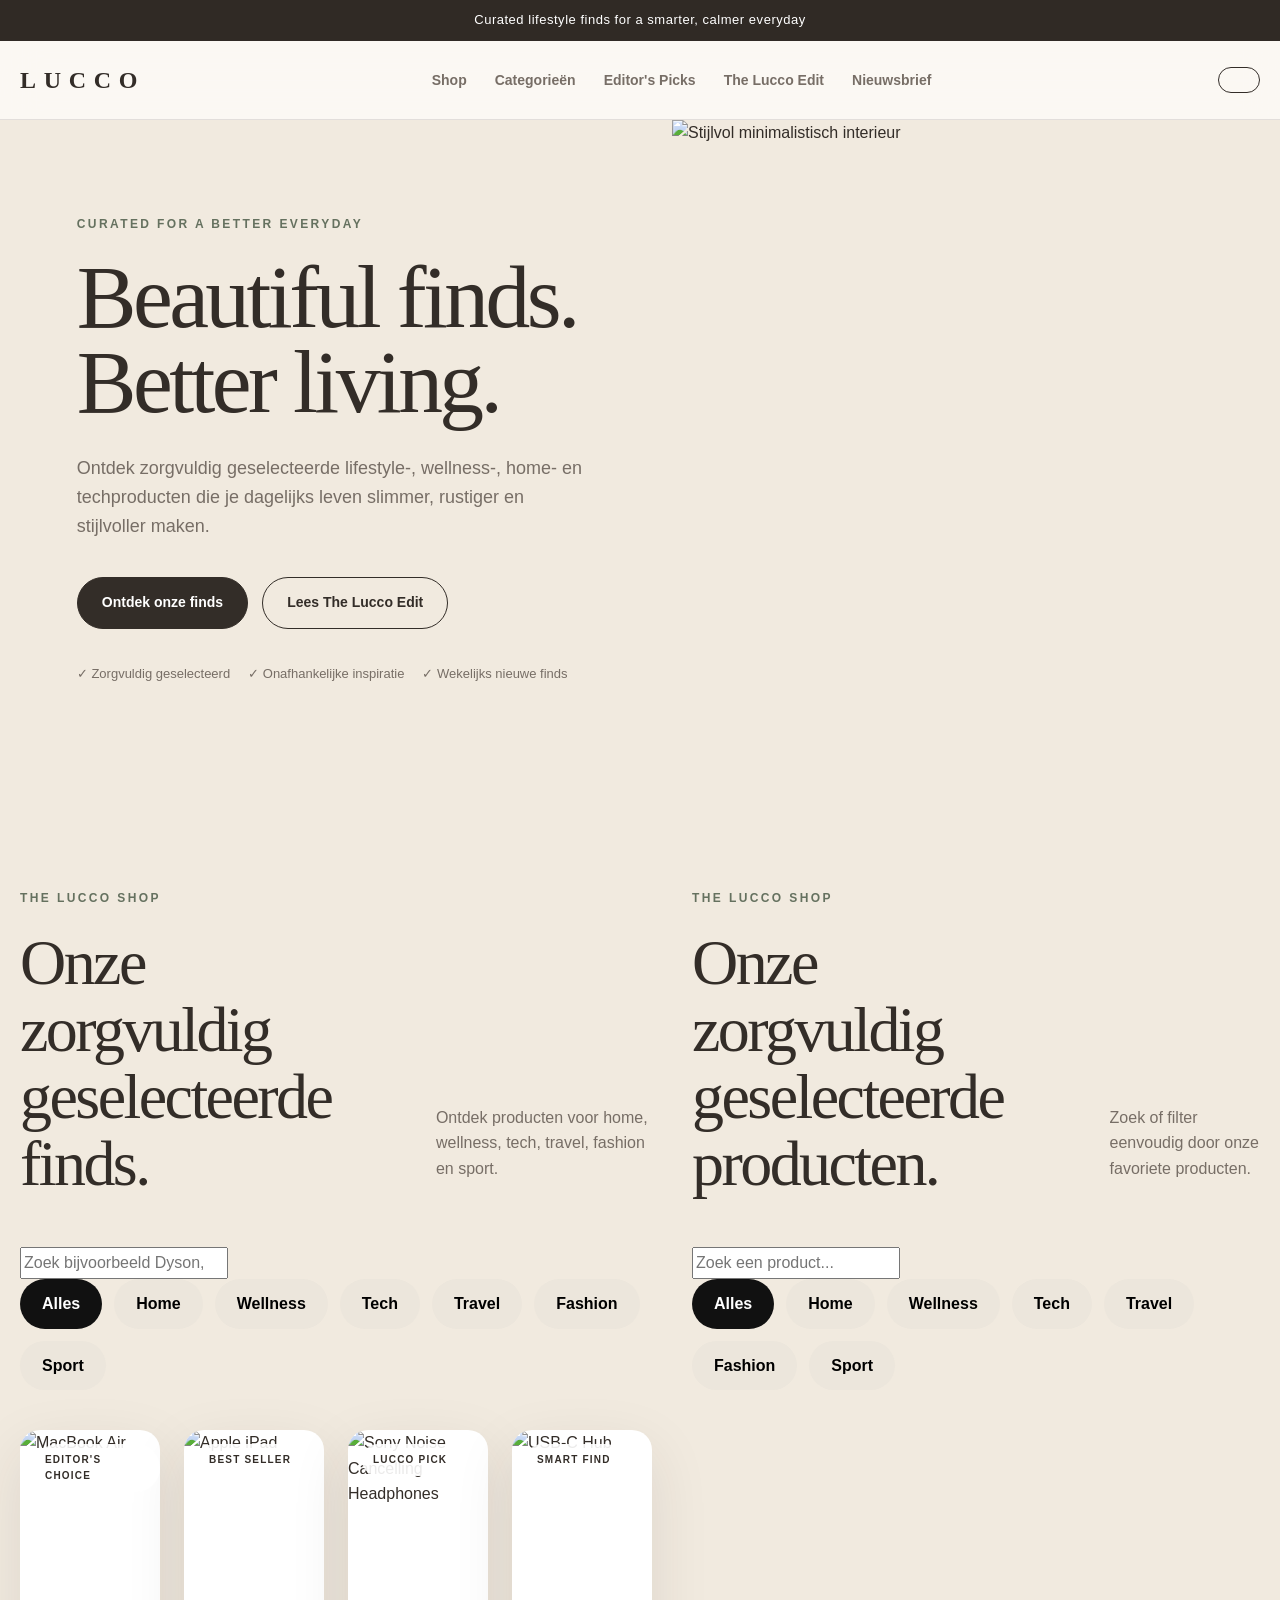
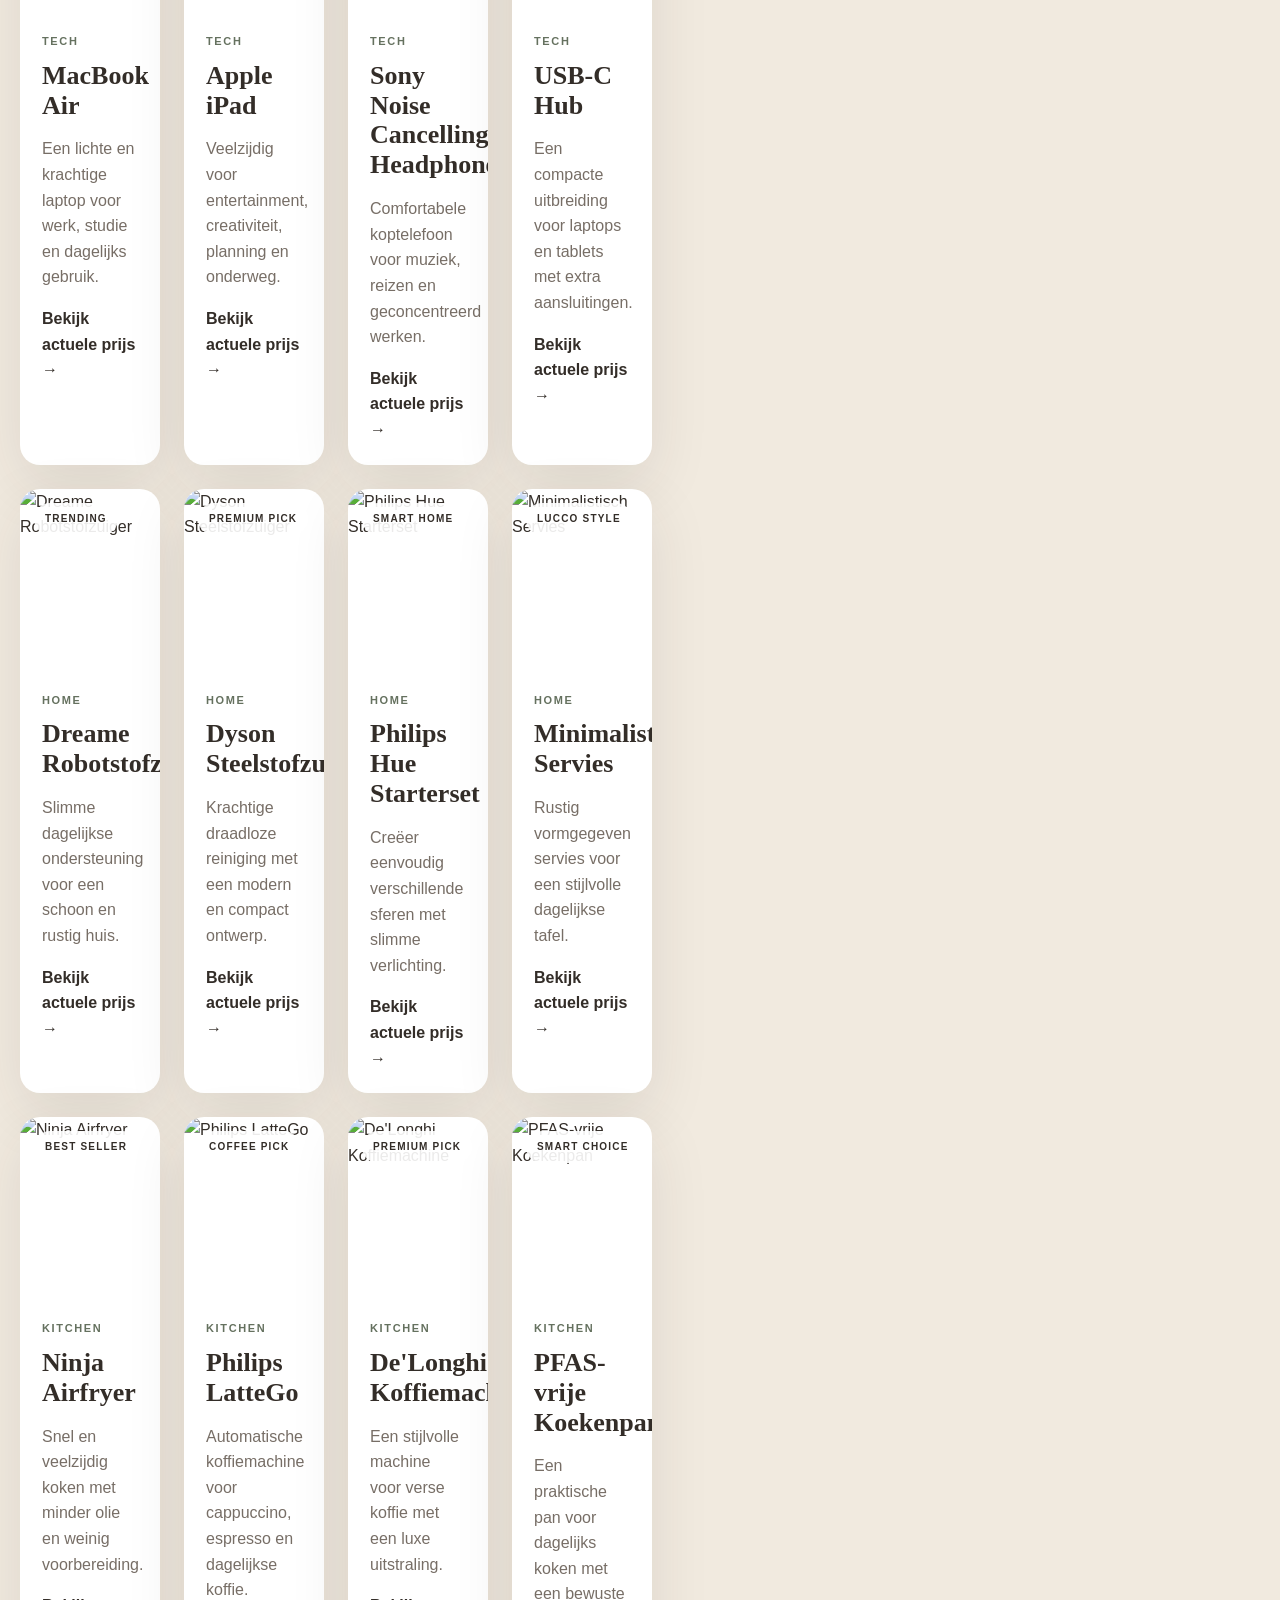
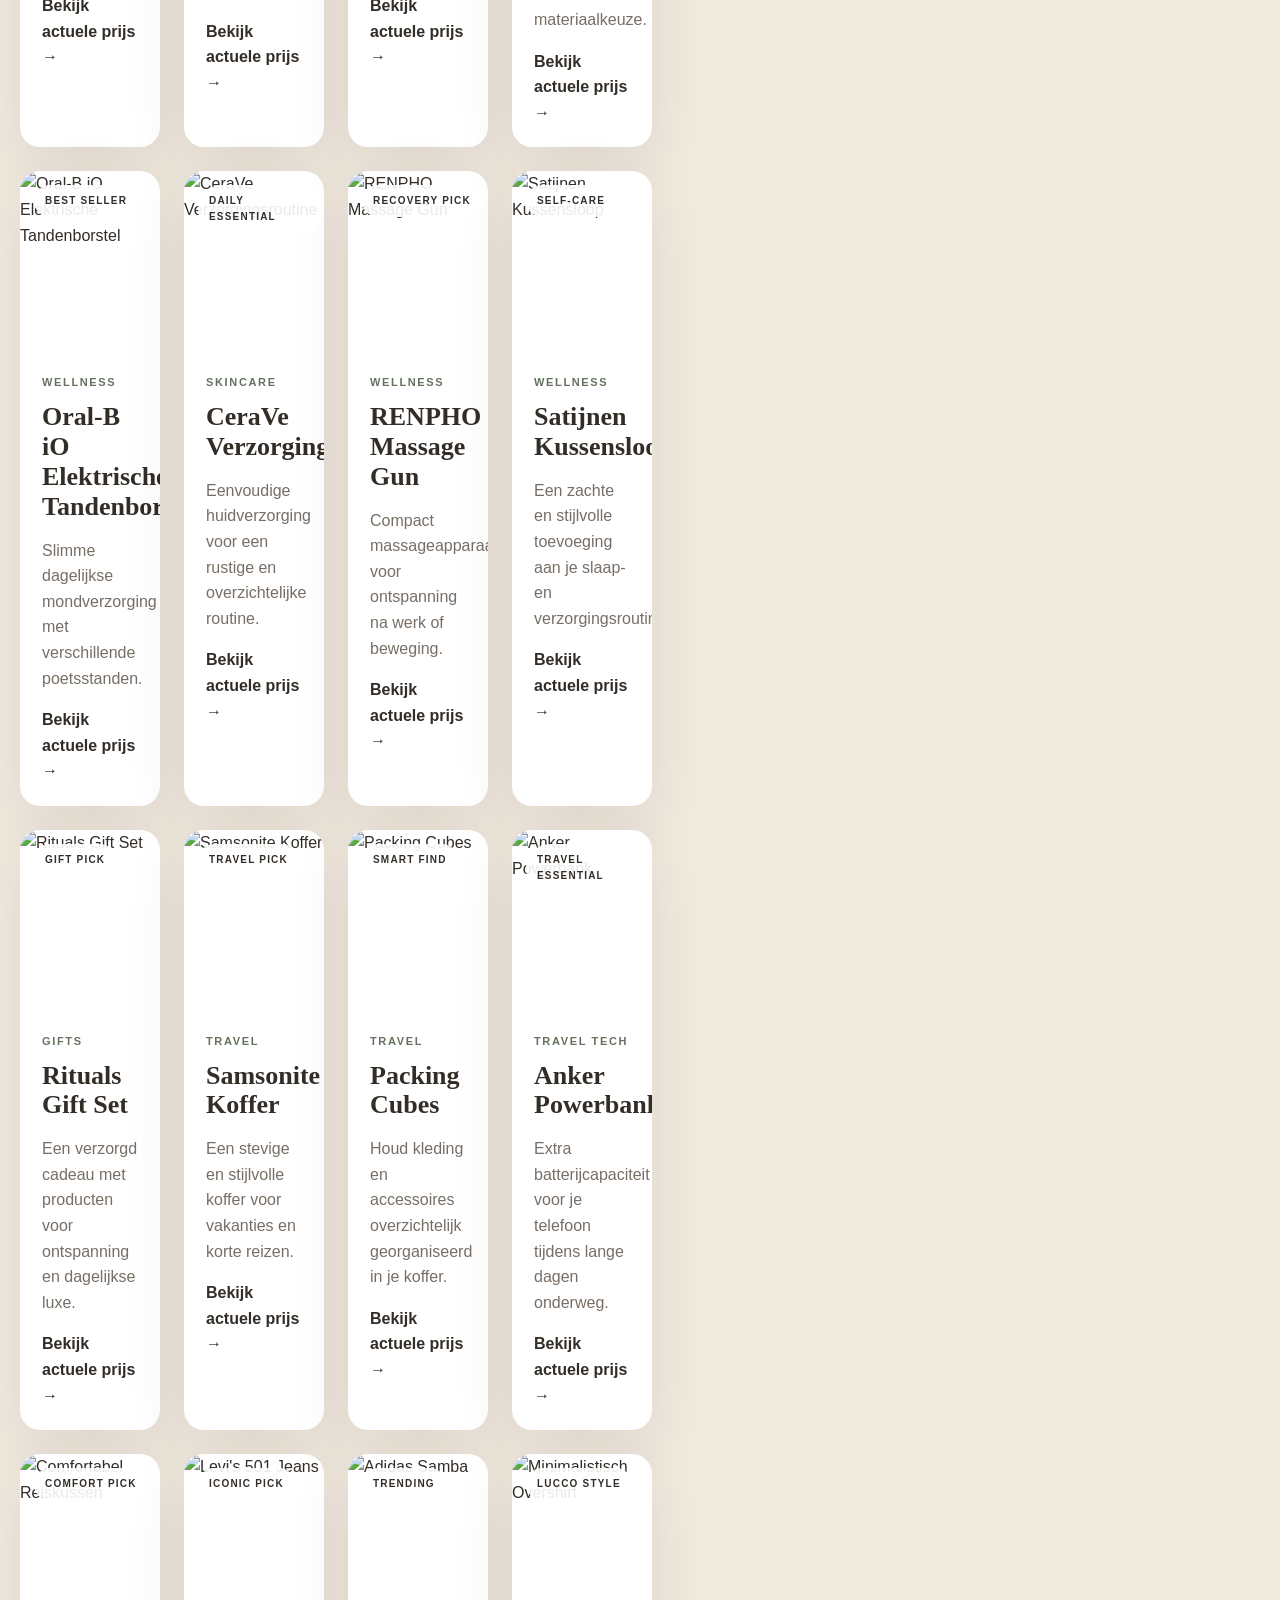
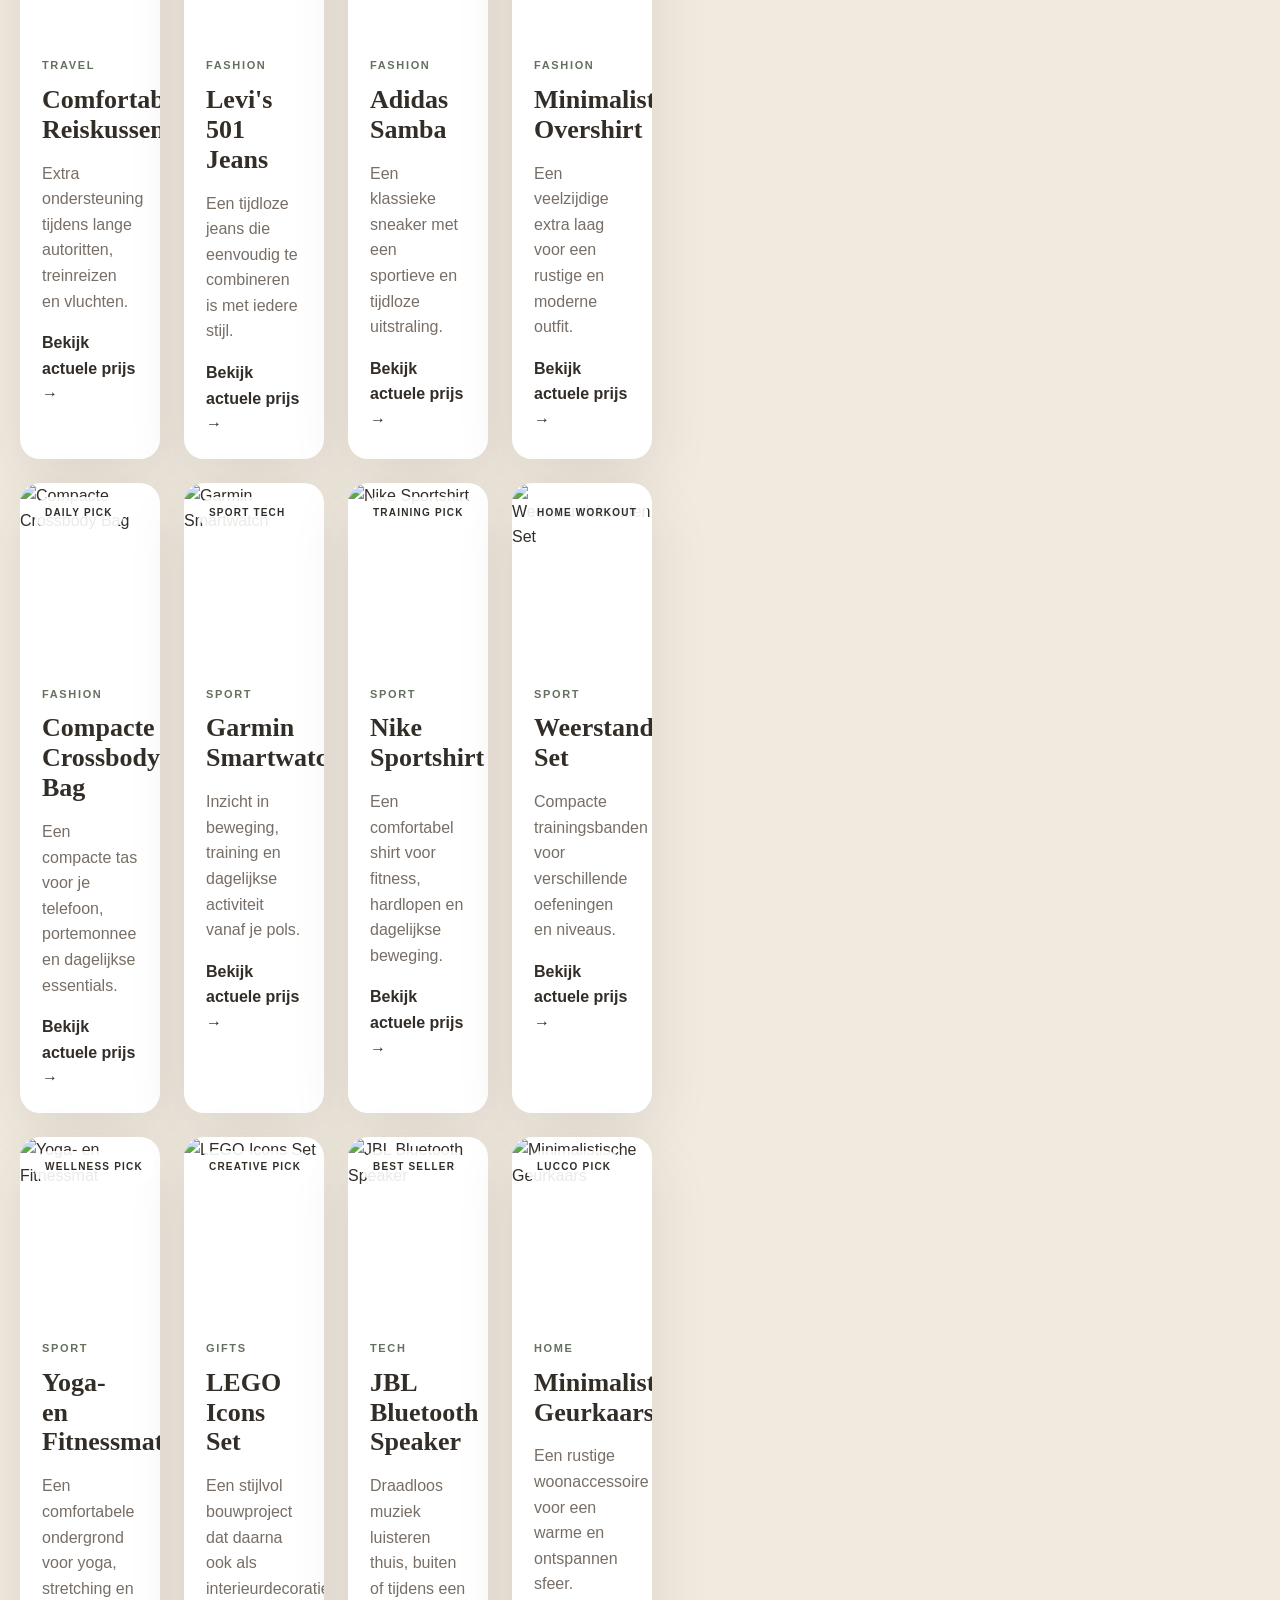
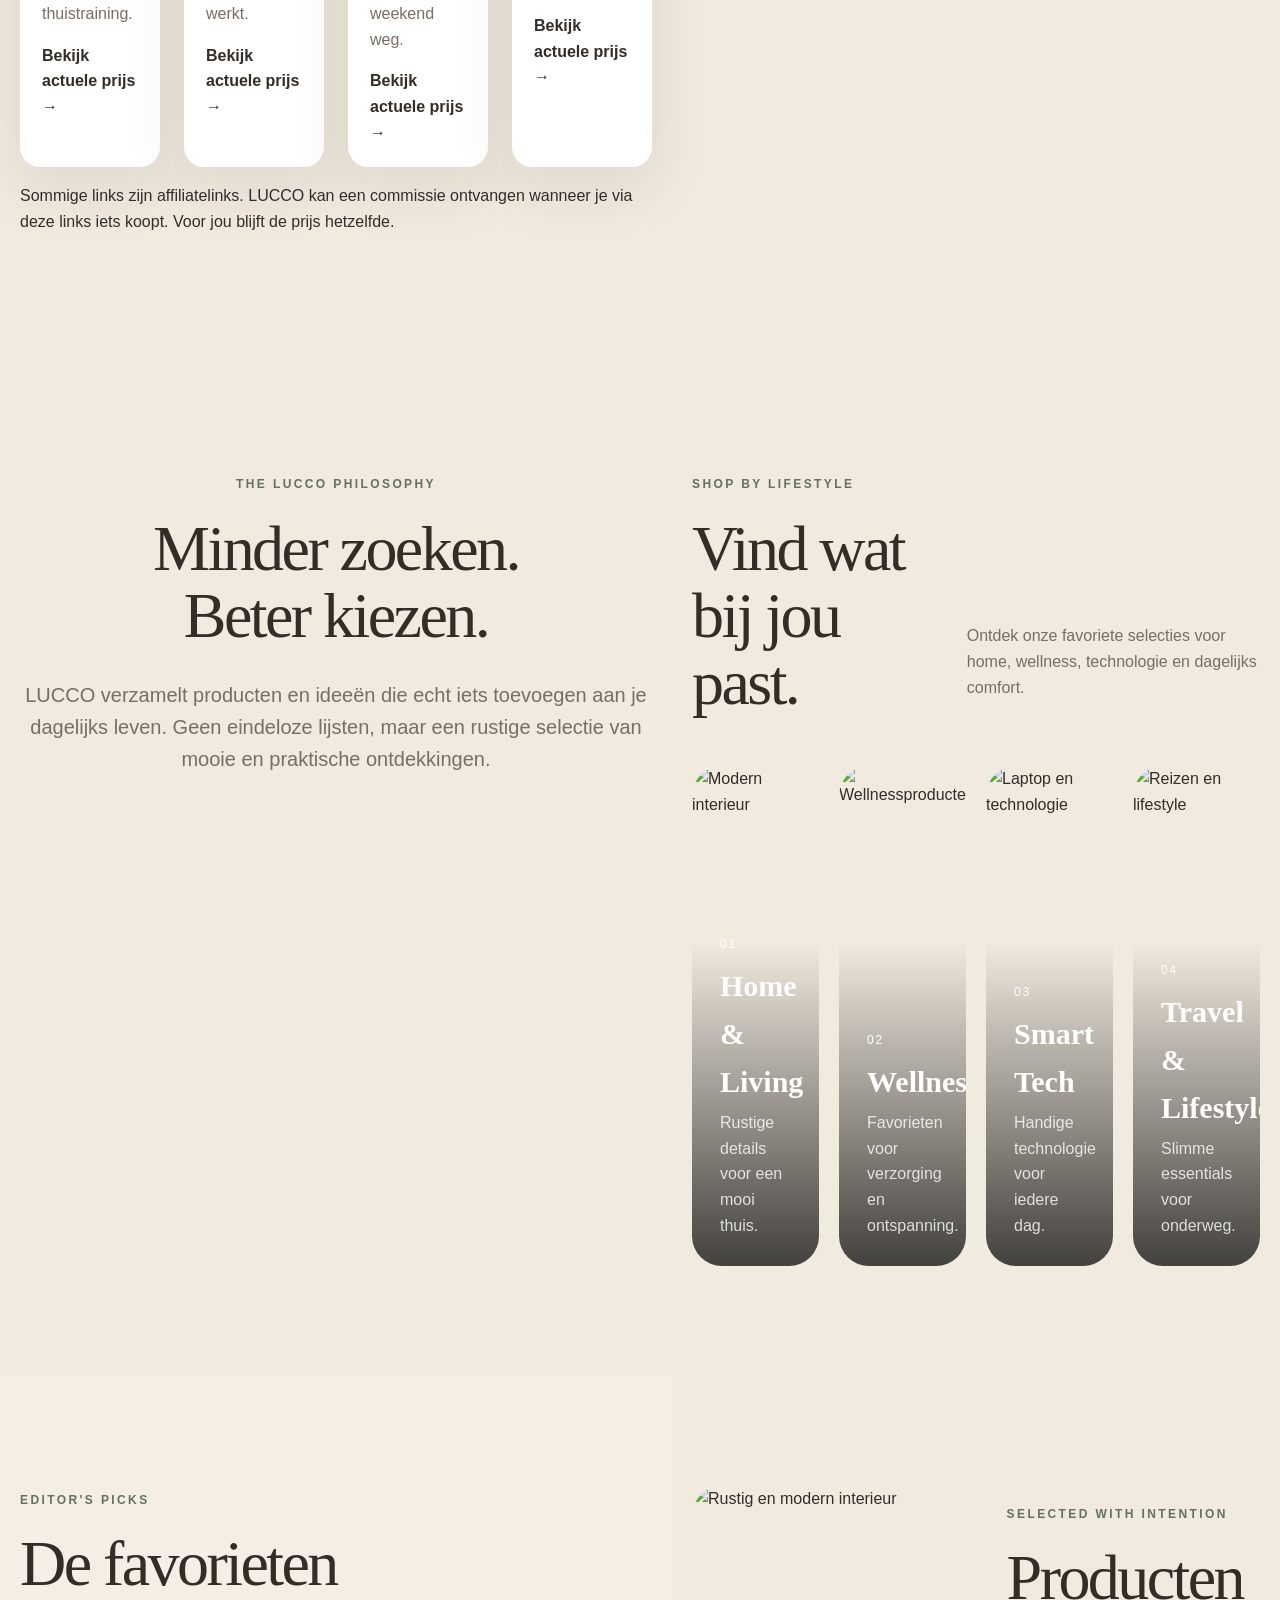
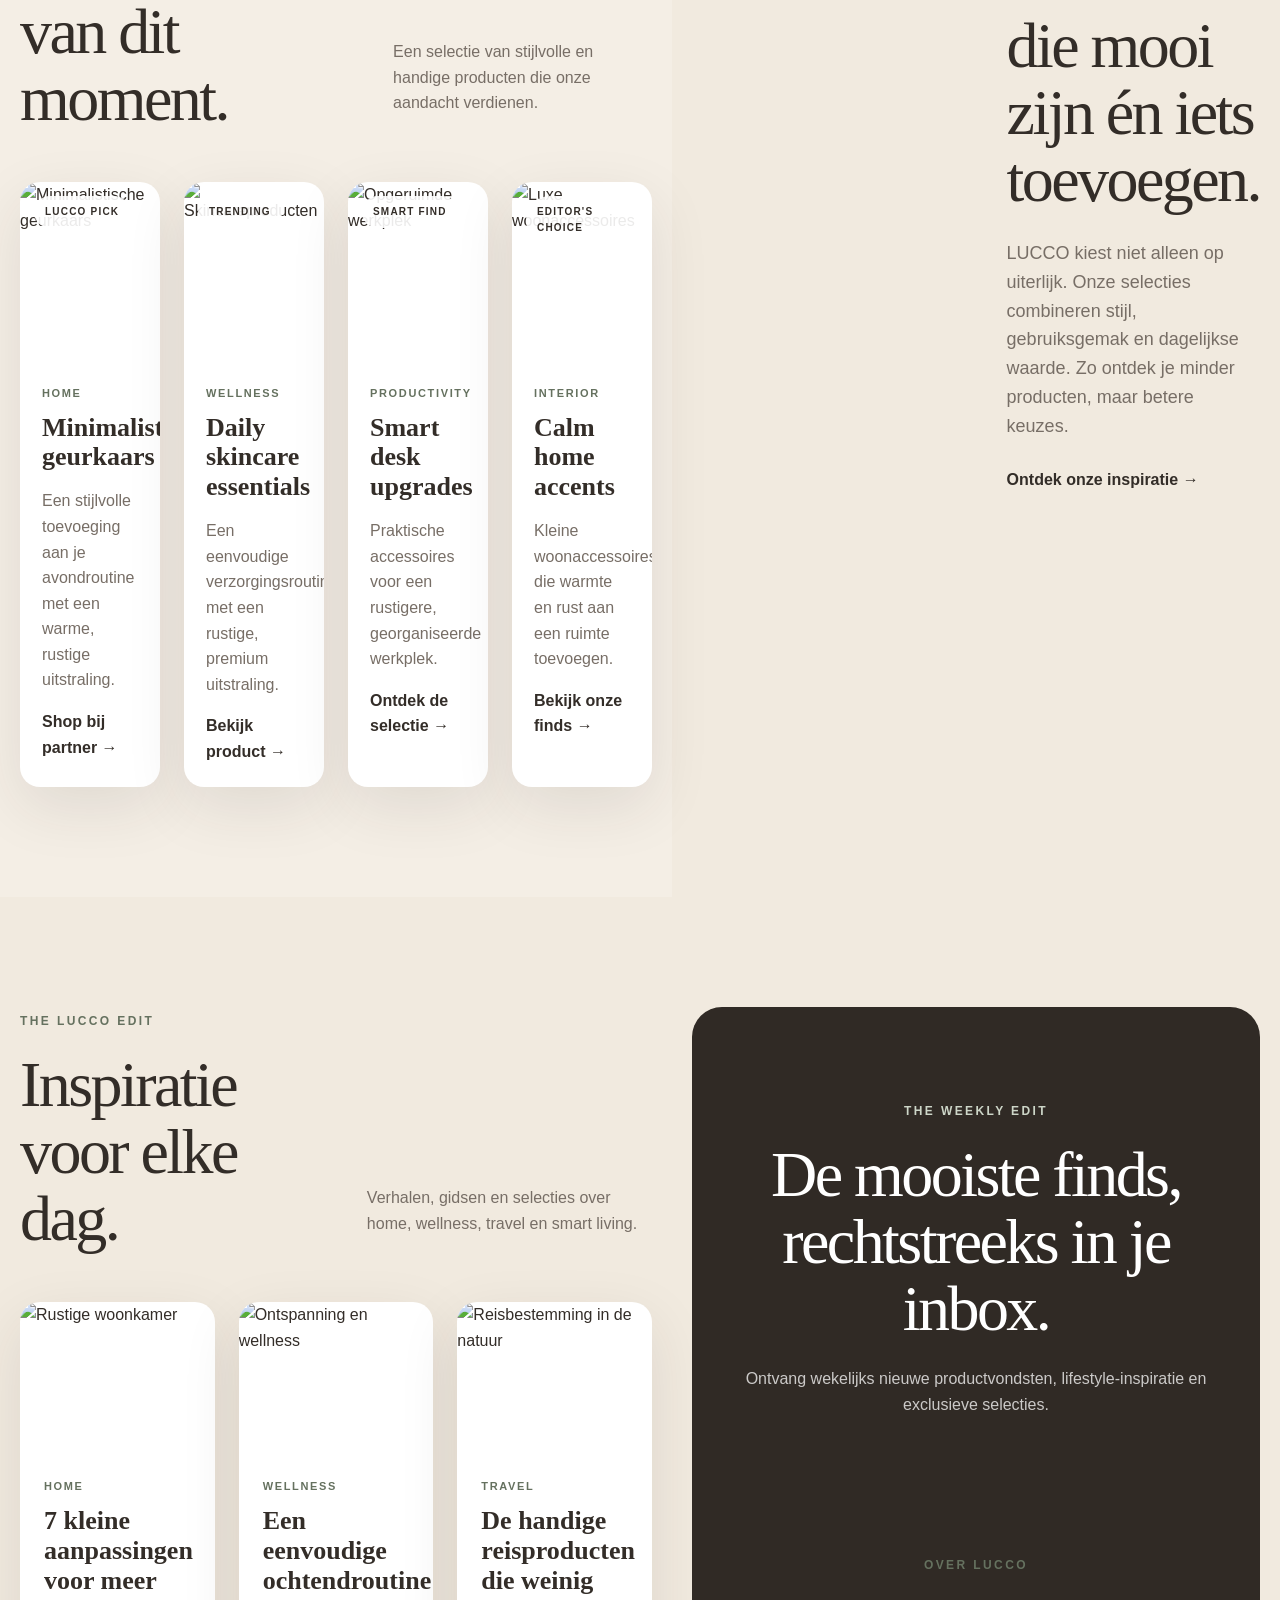
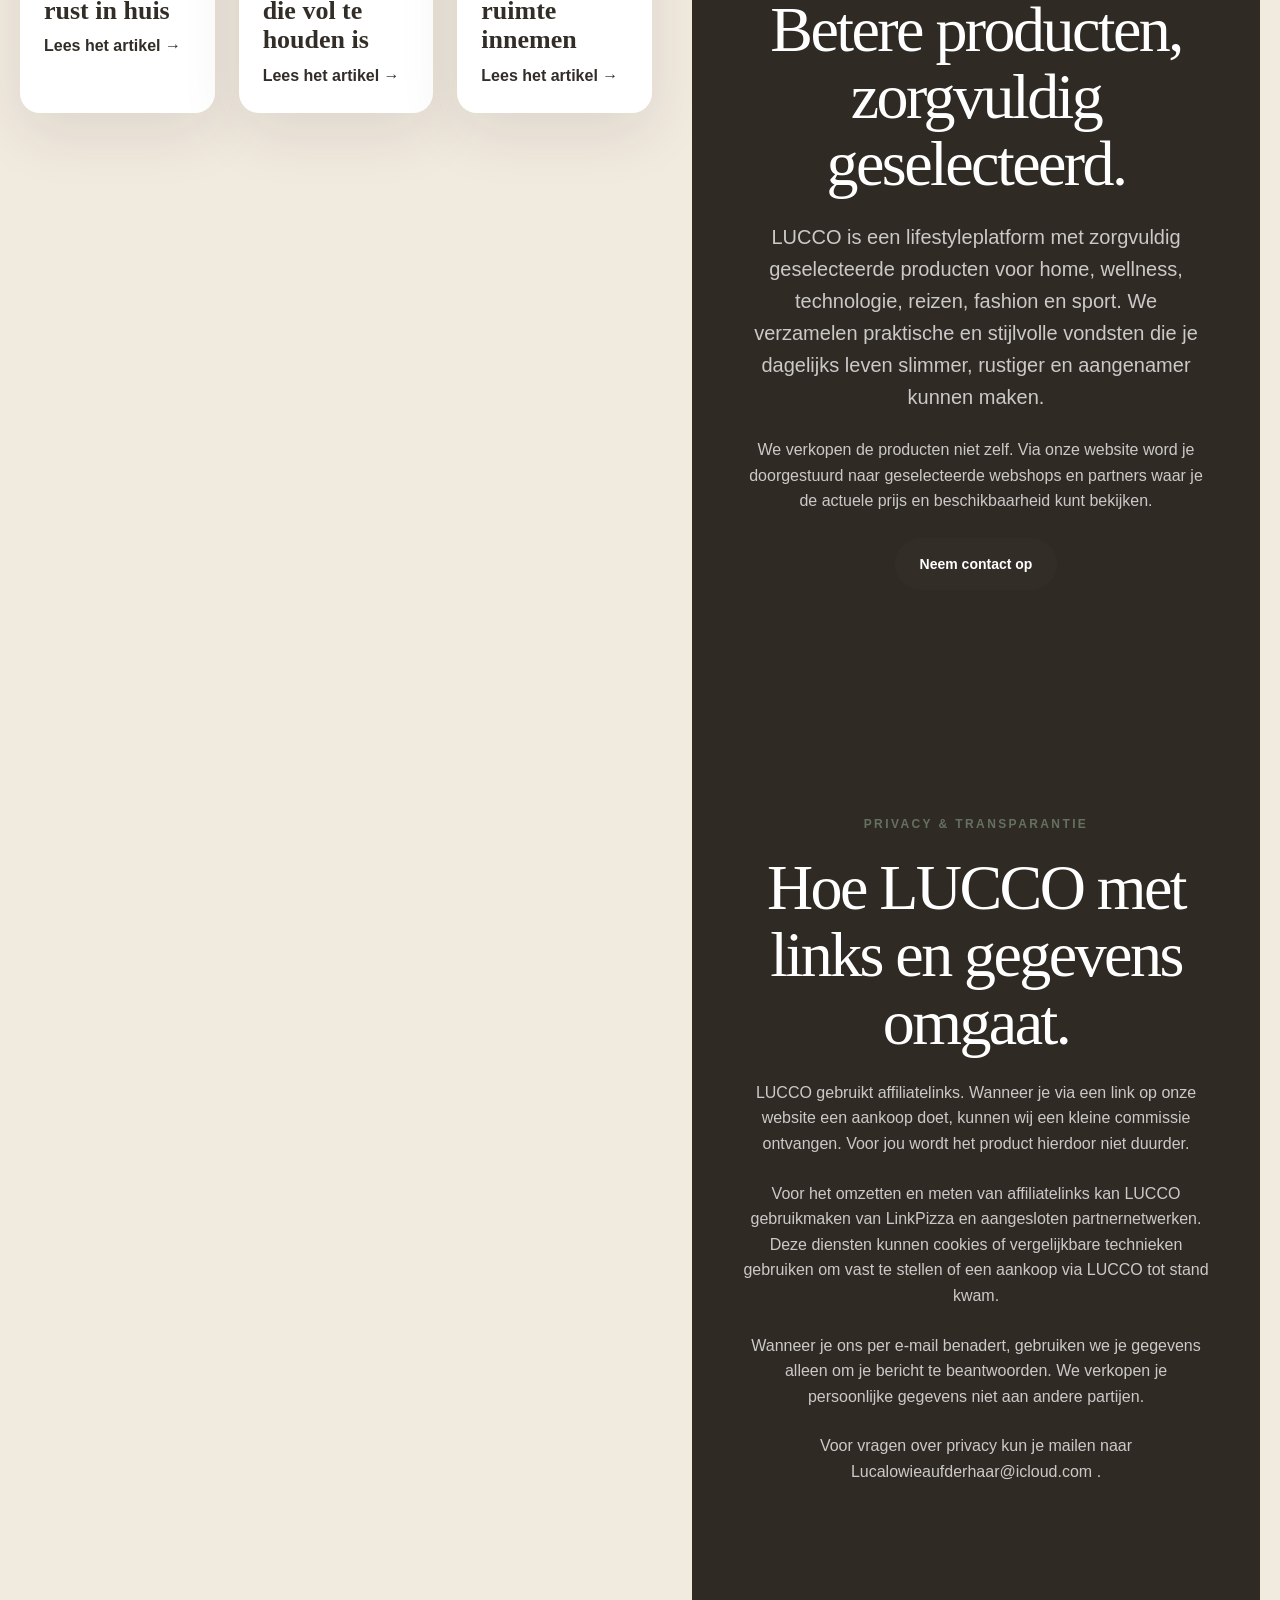
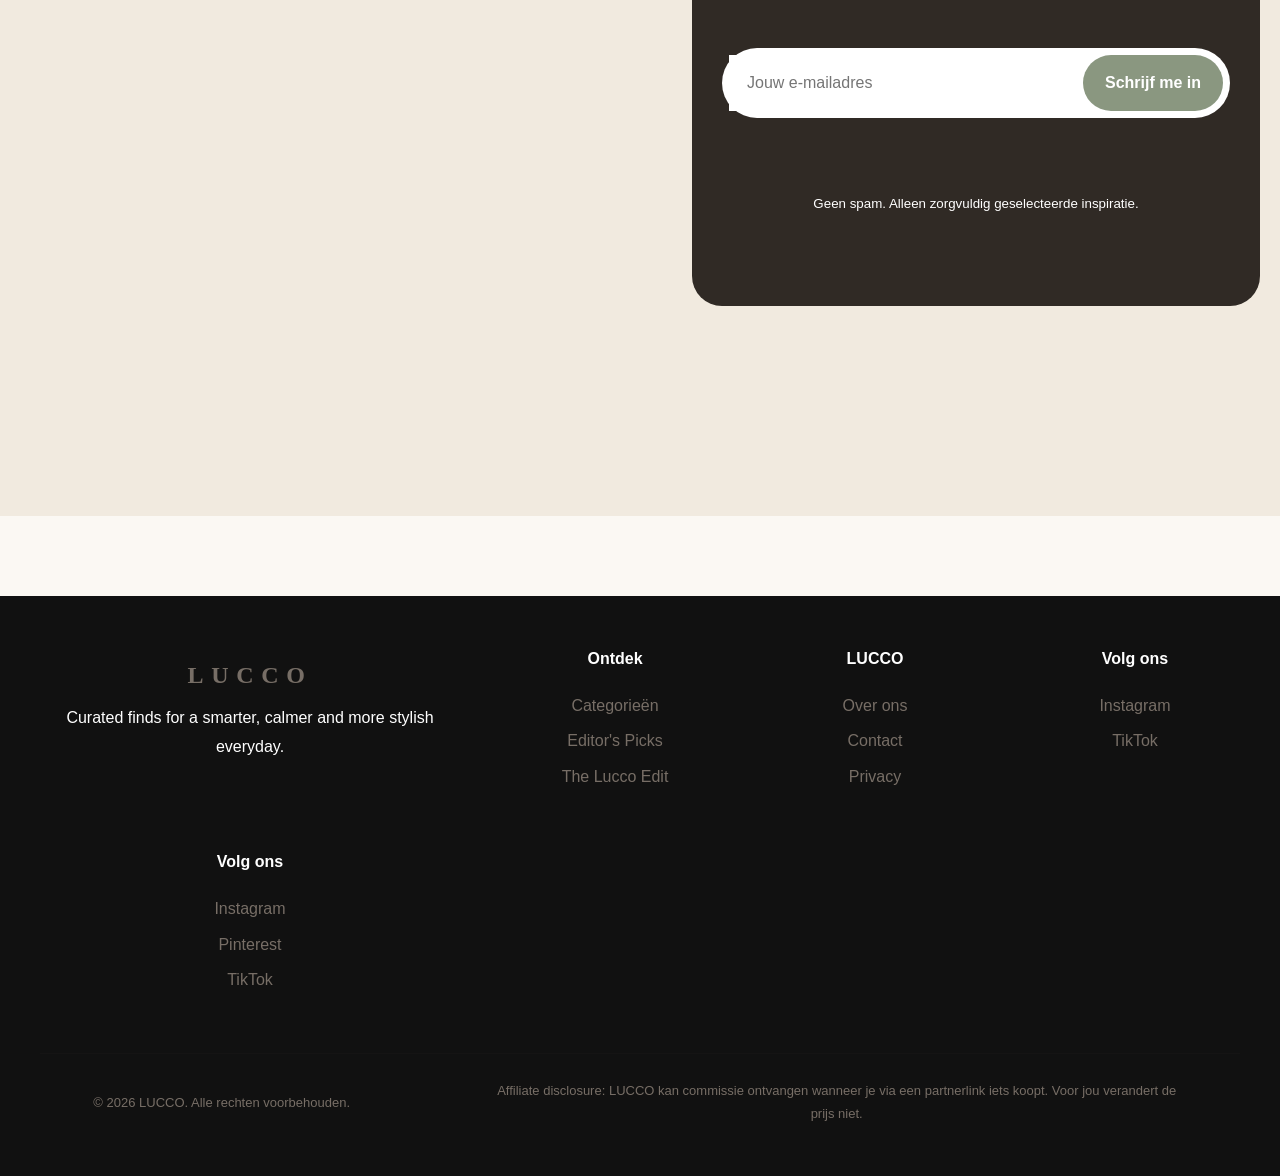
==== commit 5851369f: "Add shop section with product search and filters" ====
--- a/index.html
+++ b/index.html
@@ -238,7 +238,51 @@
 
   </div>
 </section>
-
+<section class="section shop-section" id="shop">
+
+  <div class="container">
+
+    <div class="section-heading">
+      <div>
+        <span class="eyebrow">The LUCCO Shop</span>
+        <h2>Onze zorgvuldig geselecteerde producten.</h2>
+      </div>
+
+      <p>
+        Zoek of filter eenvoudig door onze favoriete producten.
+      </p>
+    </div>
+
+    <input
+      id="shopSearch"
+      class="shop-search"
+      type="search"
+      placeholder="Zoek een product..."
+    >
+
+    <div class="shop-filters">
+
+      <button class="filter active" data-filter="all">Alles</button>
+
+      <button class="filter" data-filter="home">Home</button>
+
+      <button class="filter" data-filter="wellness">Wellness</button>
+
+      <button class="filter" data-filter="tech">Tech</button>
+
+      <button class="filter" data-filter="travel">Travel</button>
+
+      <button class="filter" data-filter="fashion">Fashion</button>
+
+      <button class="filter" data-filter="sport">Sport</button>
+
+    </div>
+
+    <div class="product-grid" id="shopGrid"></div>
+
+  </div>
+
+</section>
     <section class="intro section">
       <div class="container narrow reveal">
 
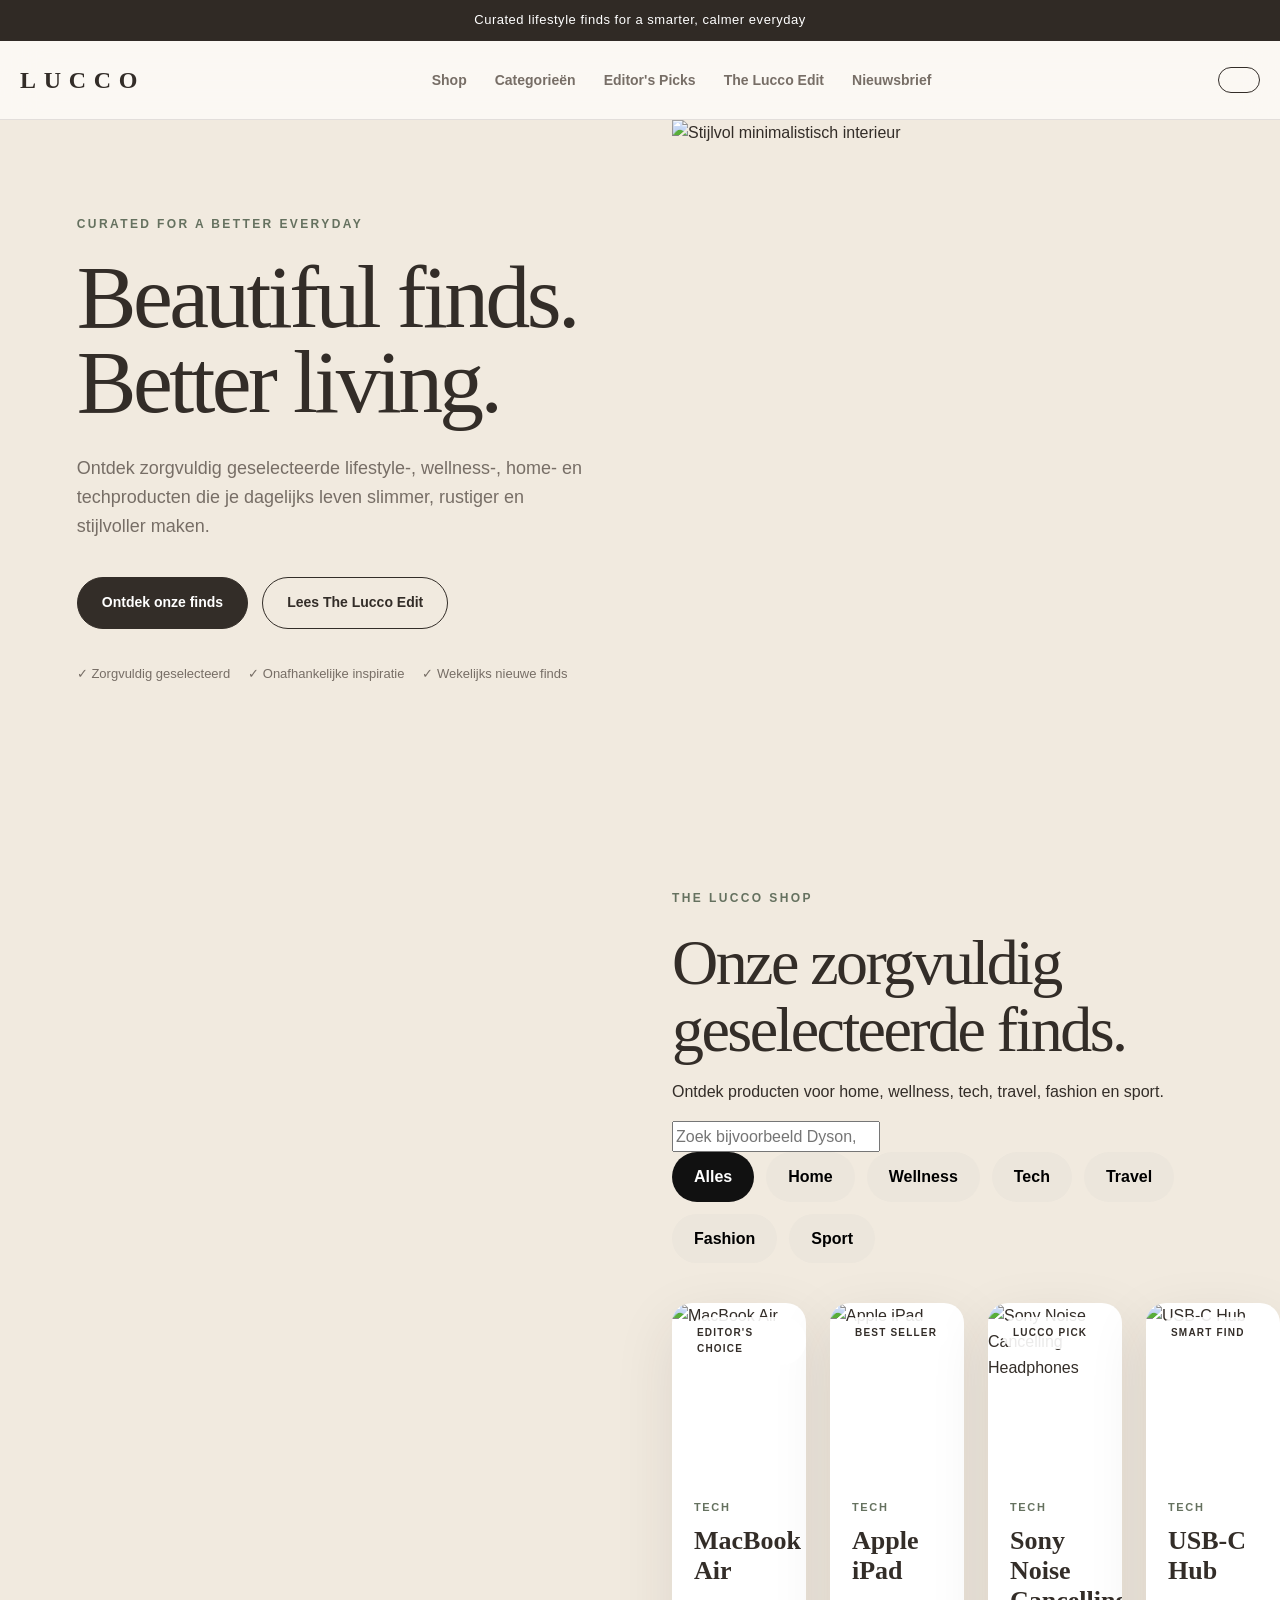
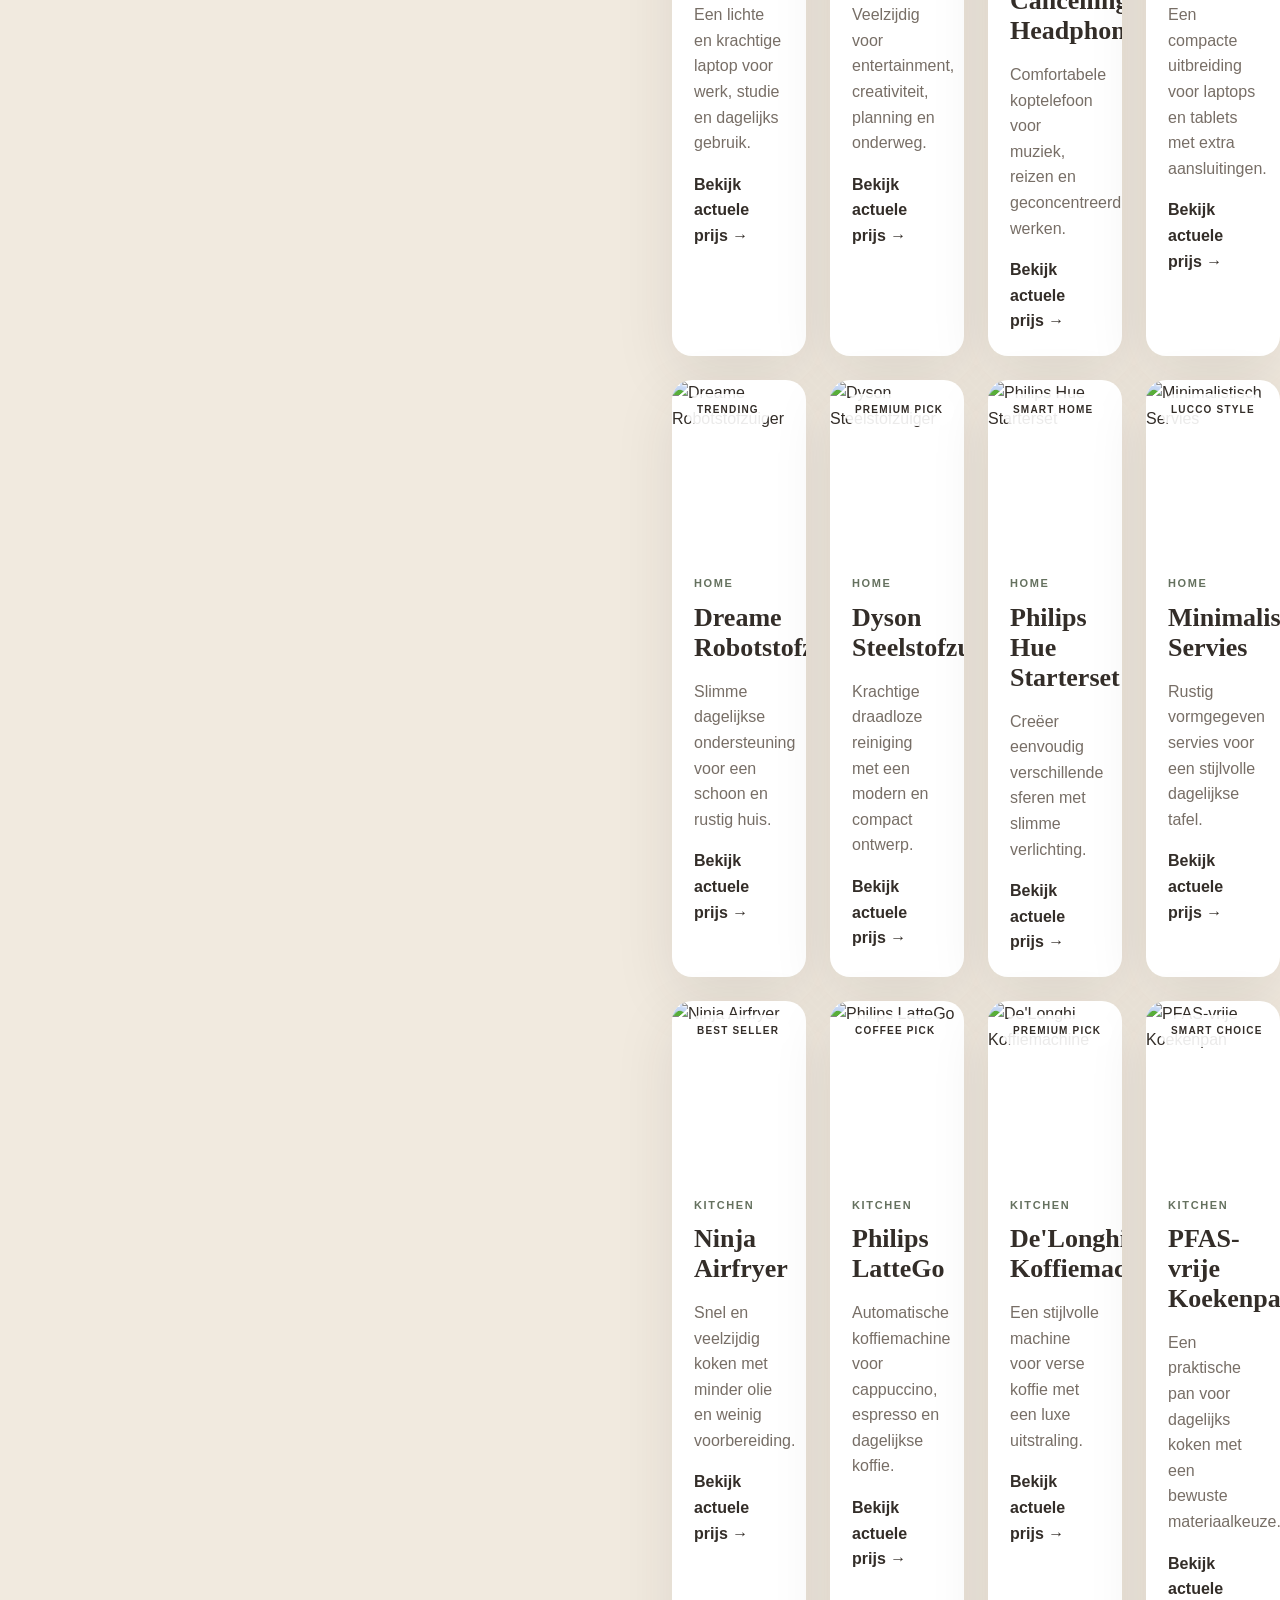
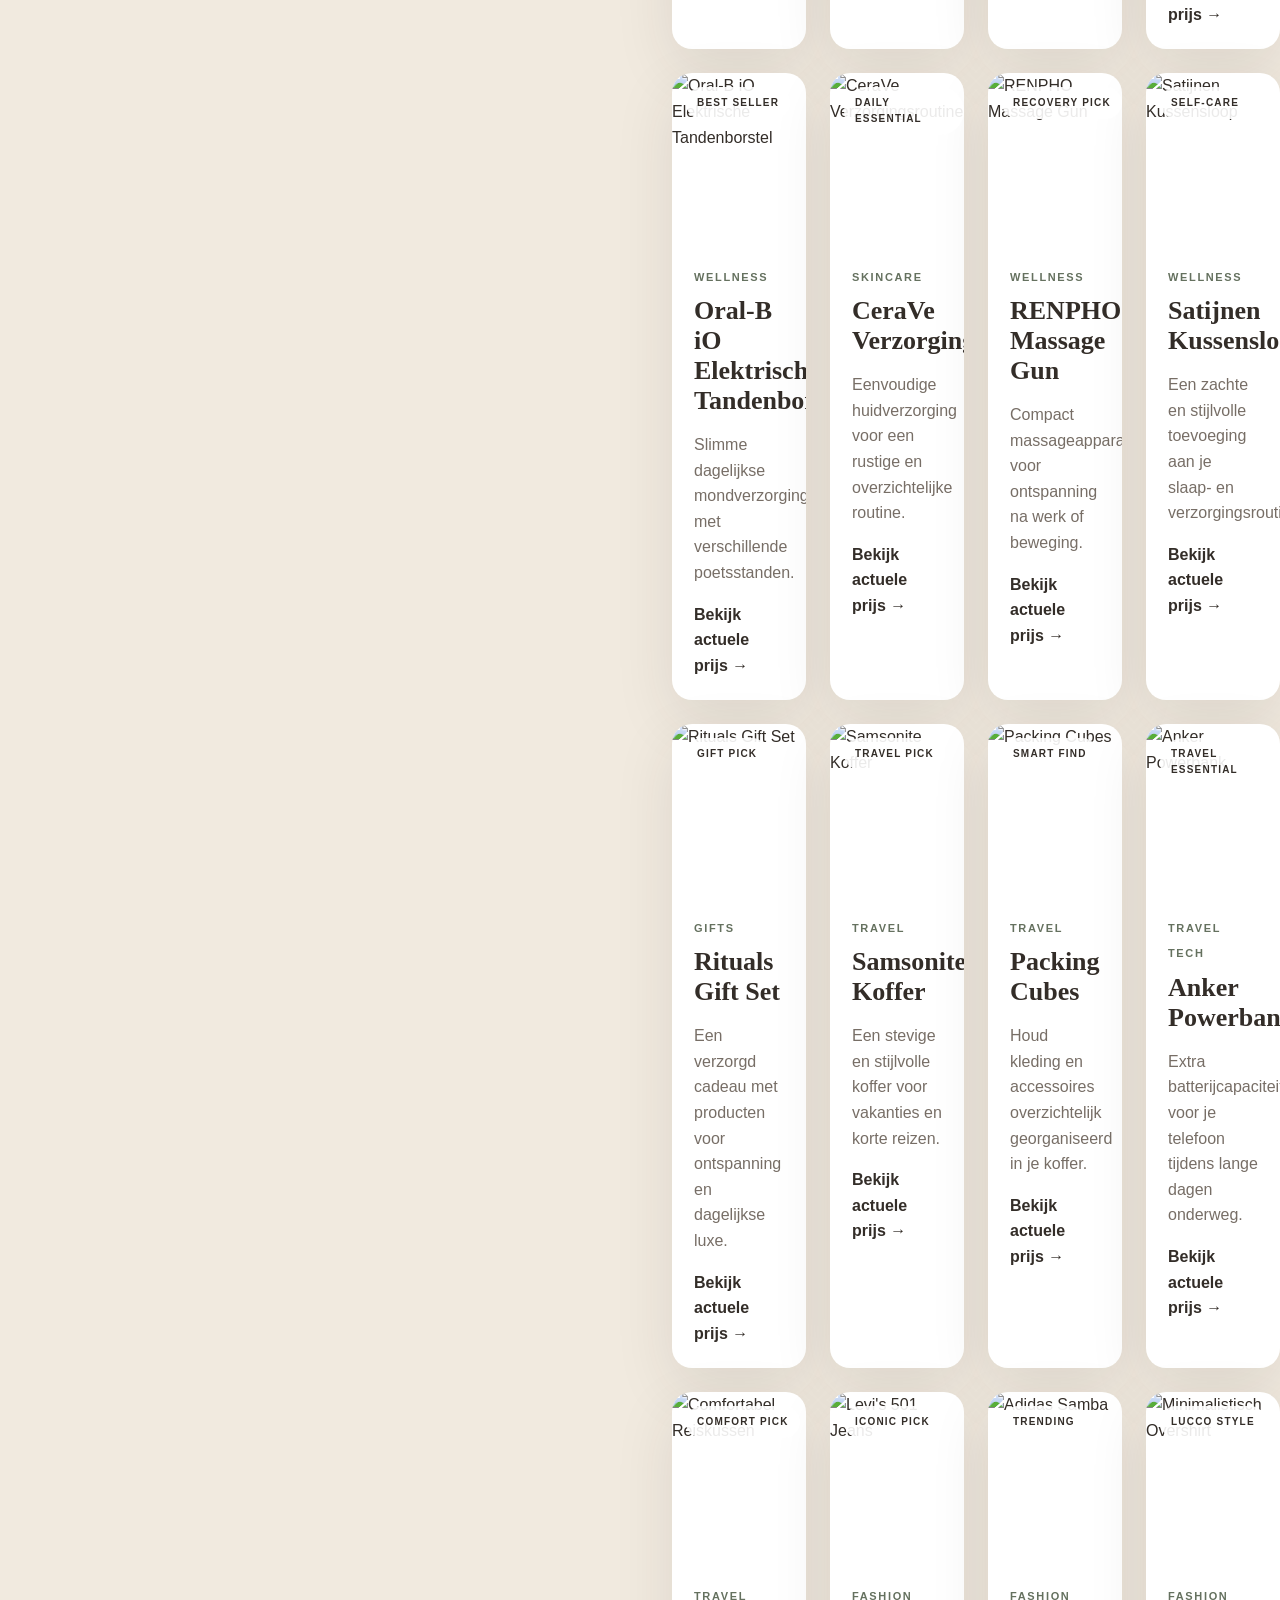
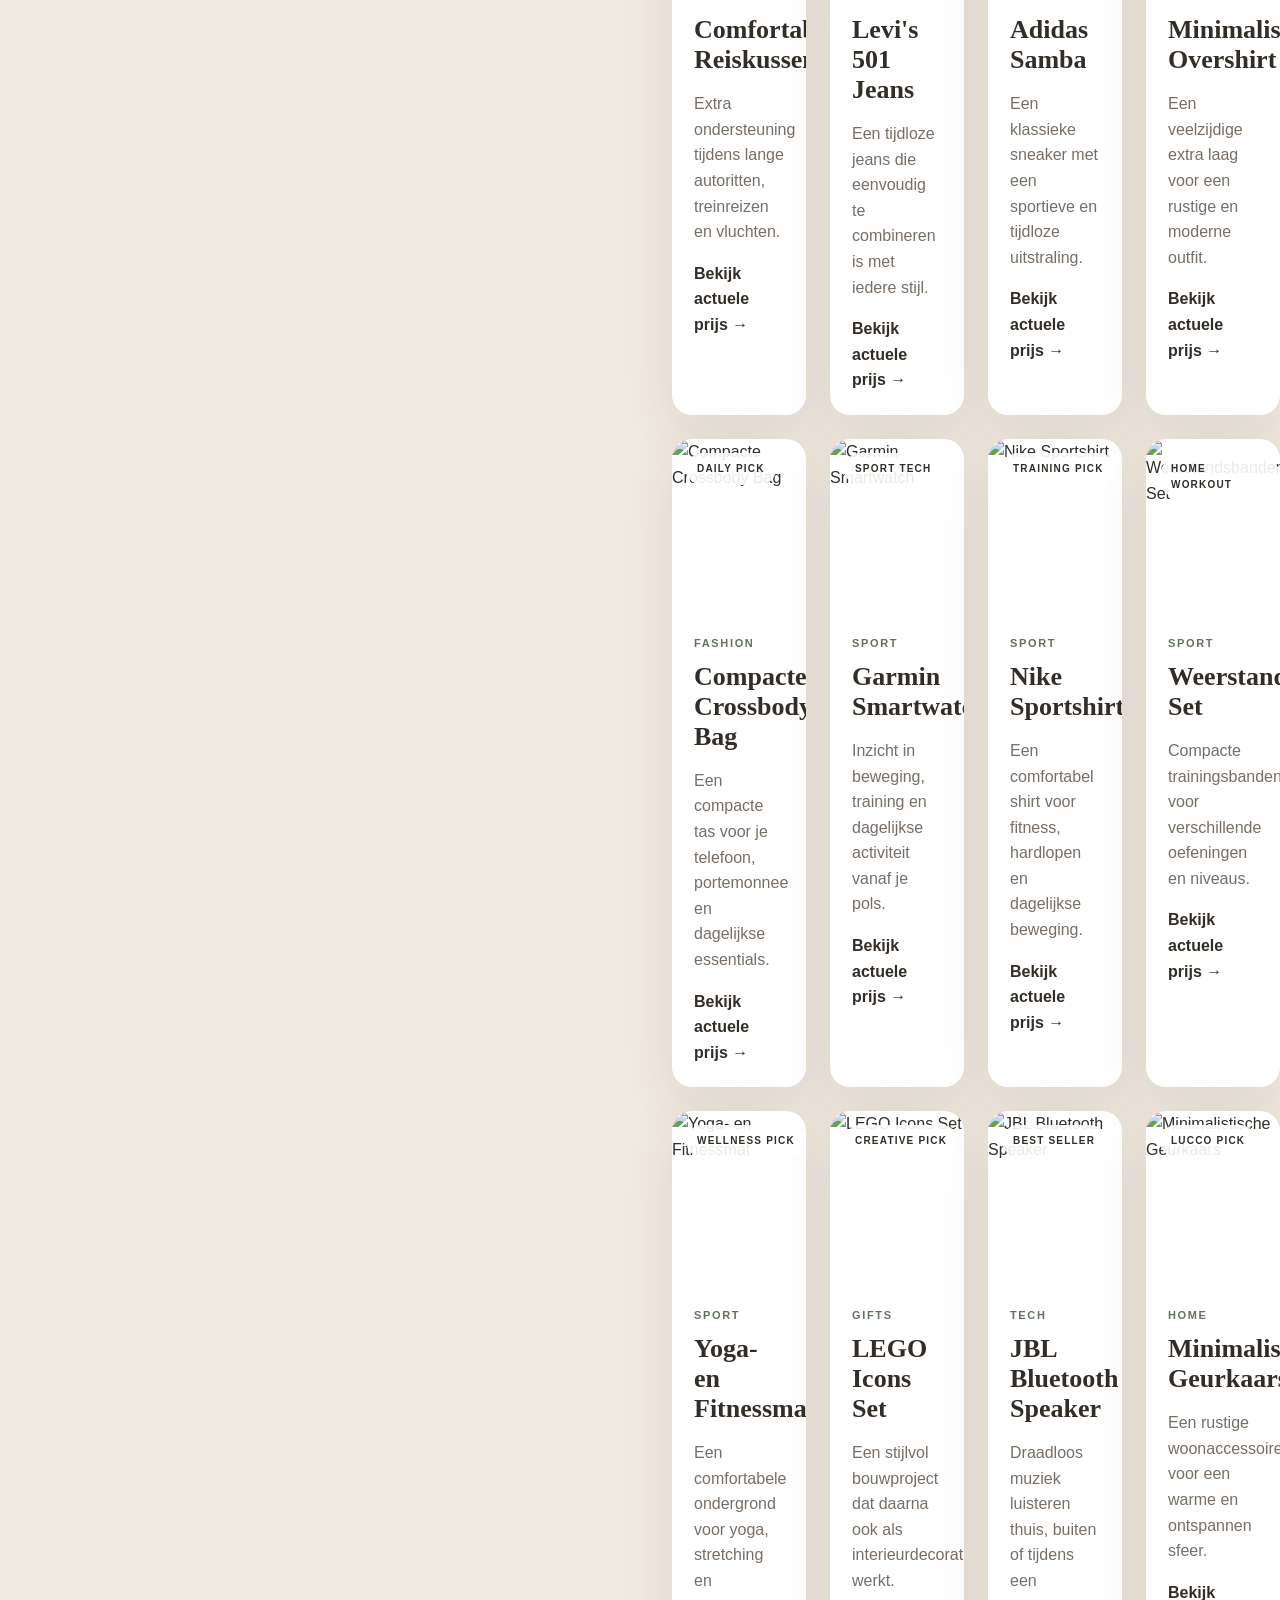
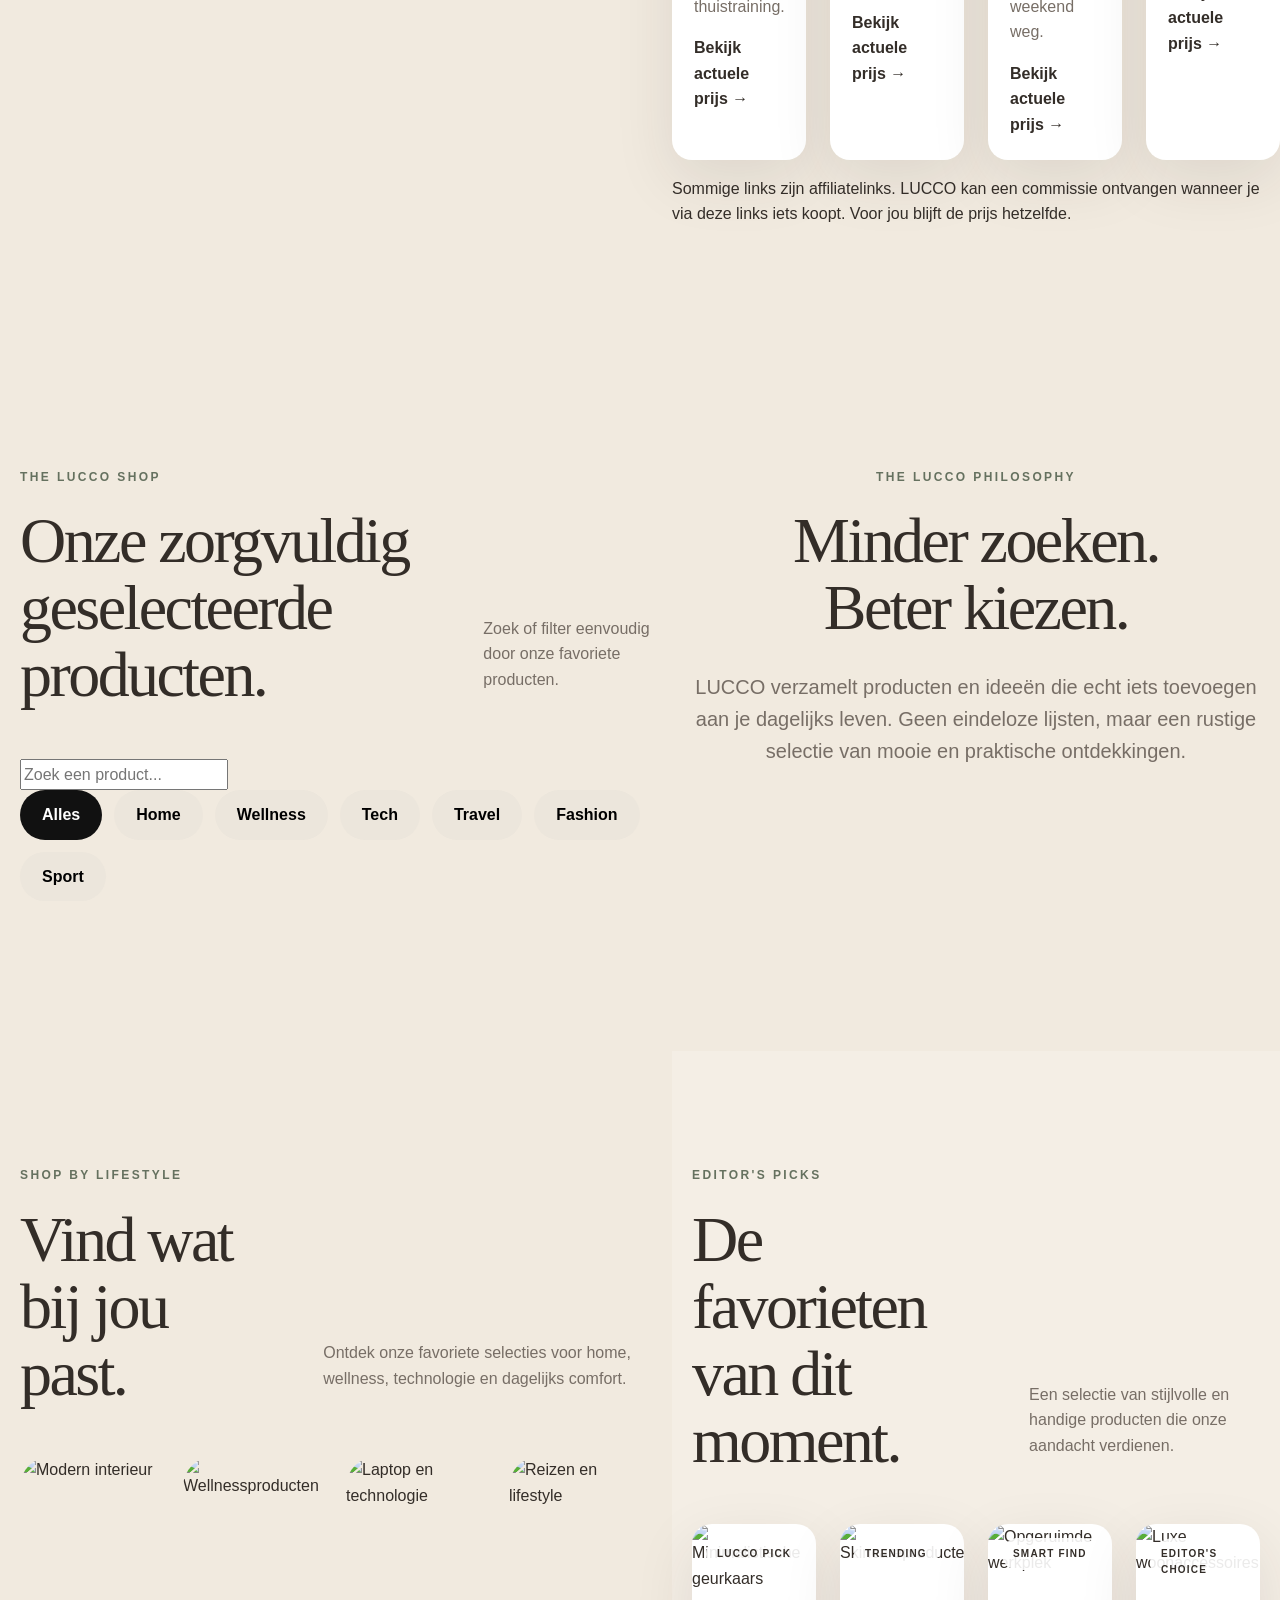
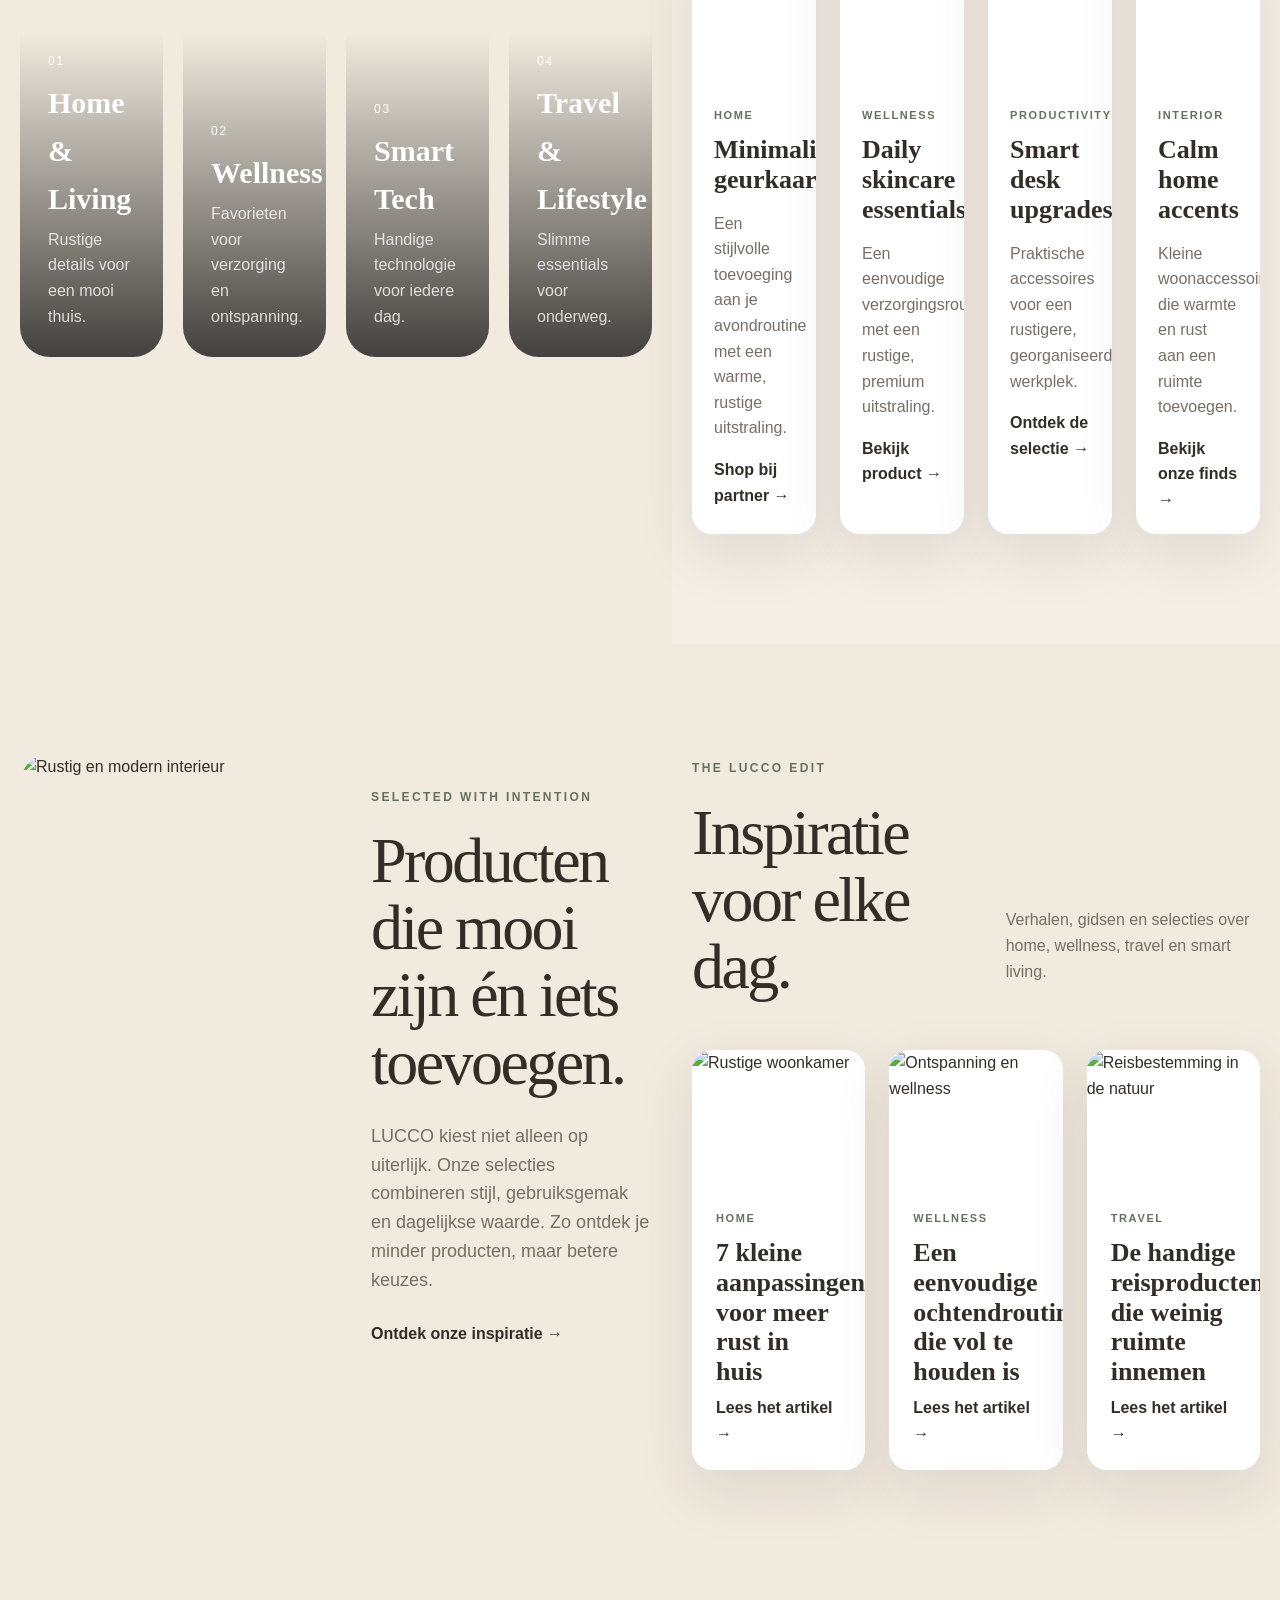
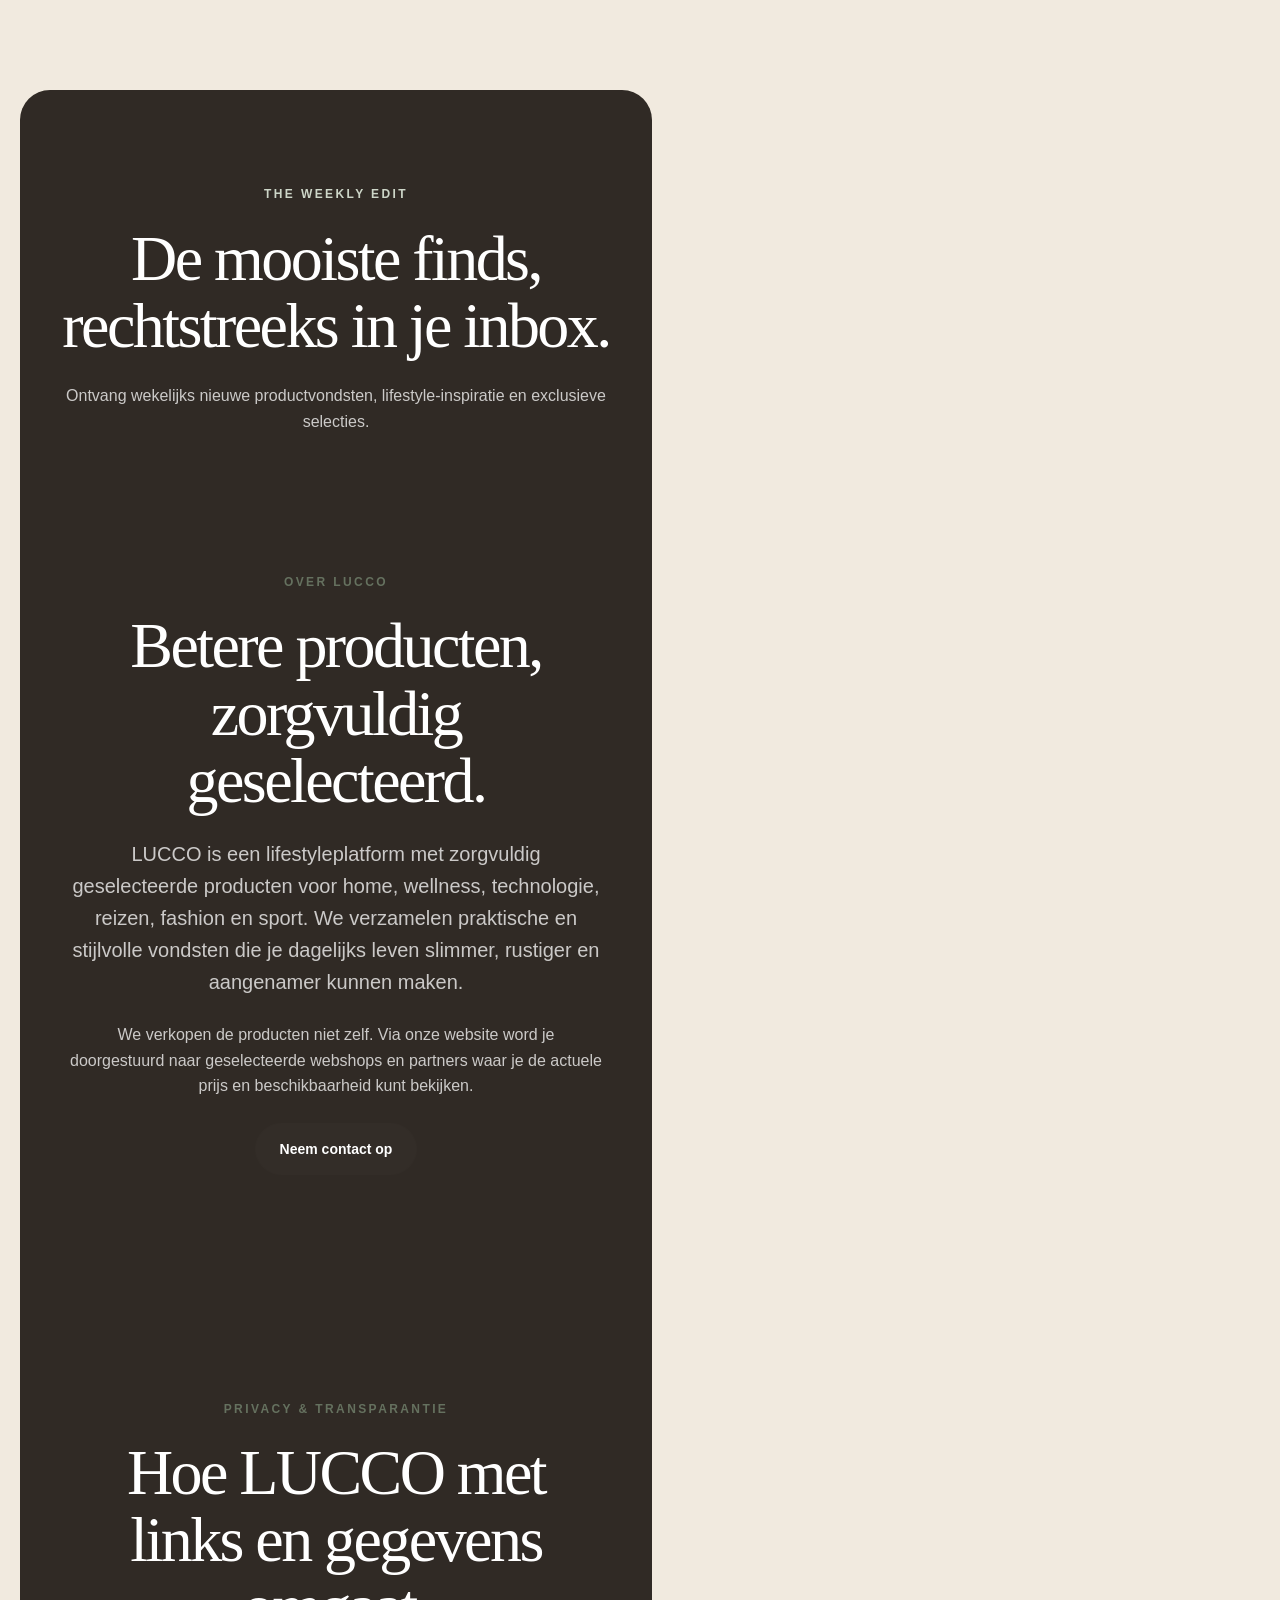
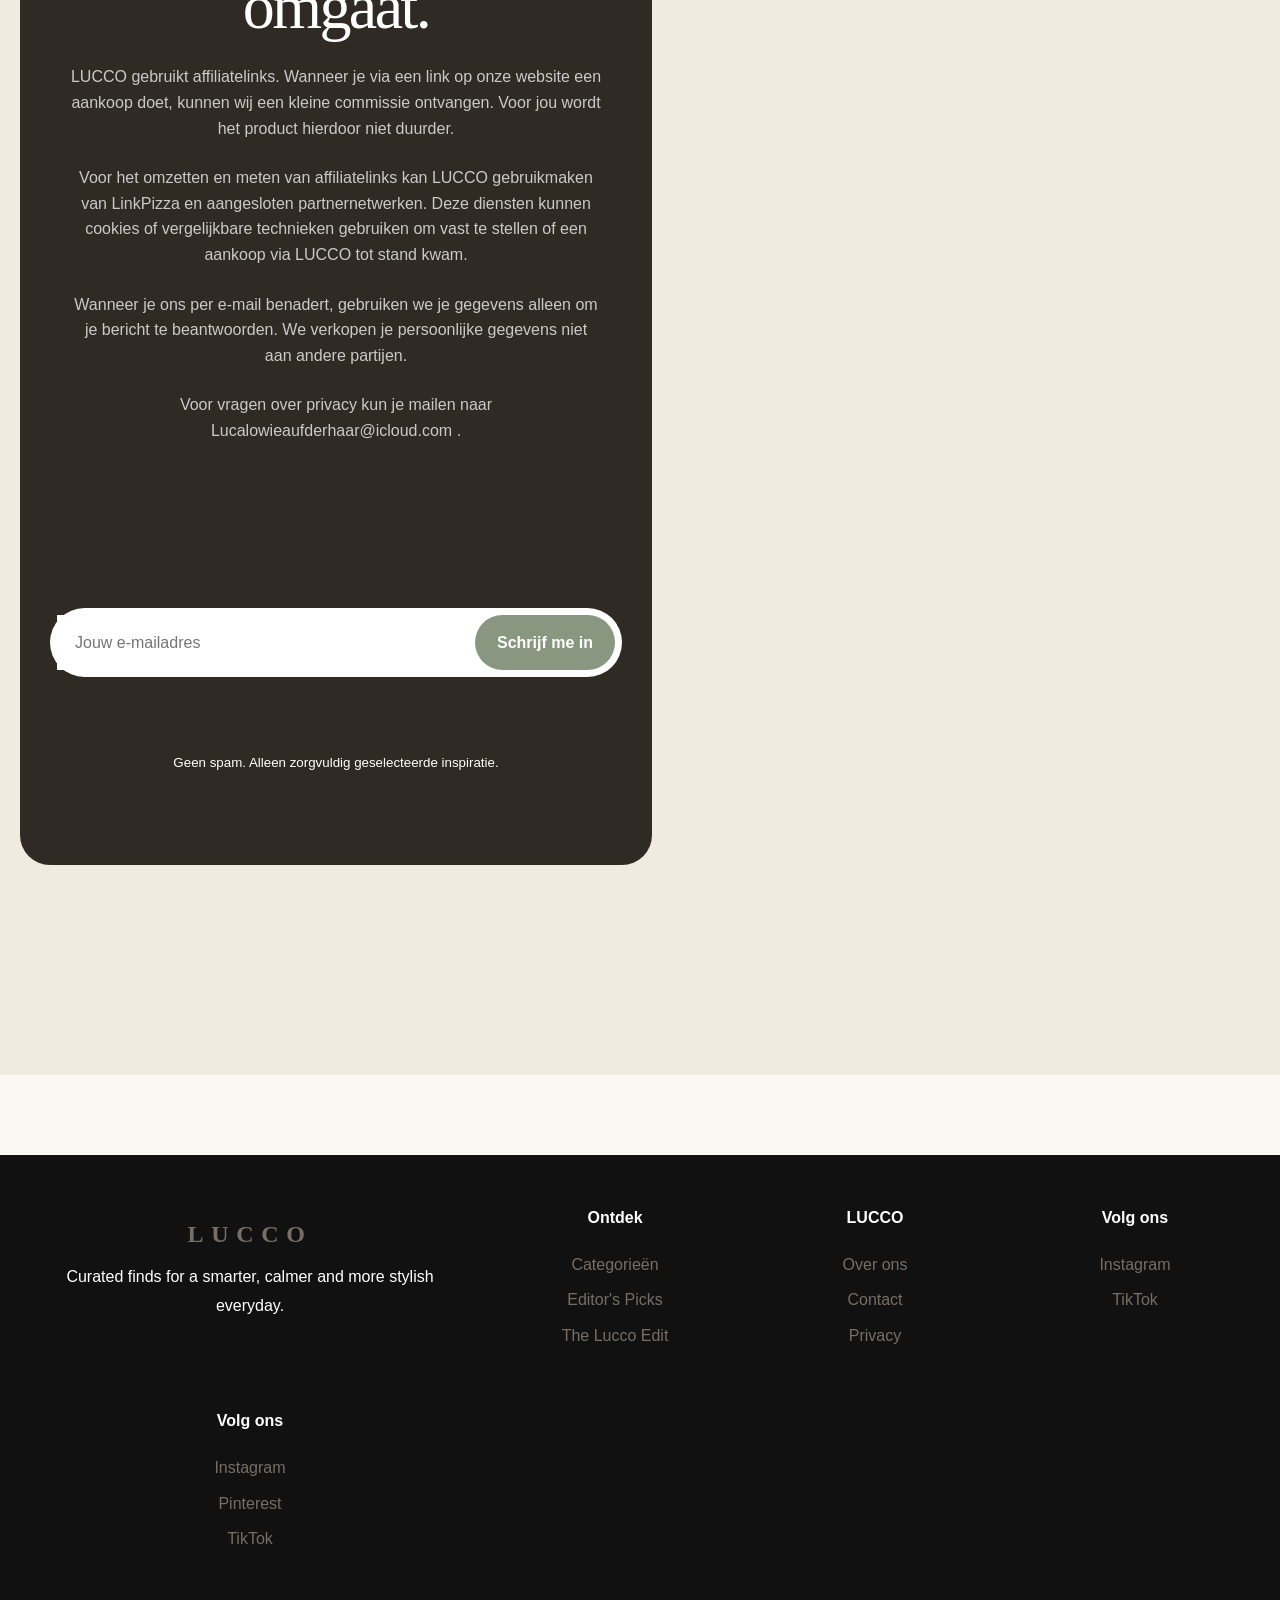
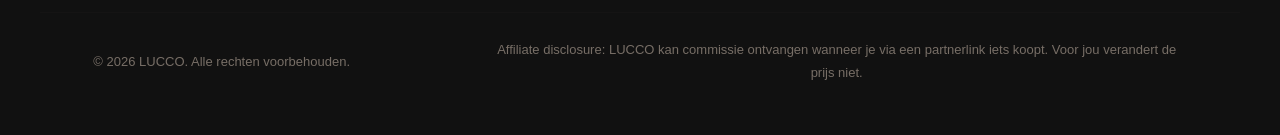
==== commit 9b53e3ac: "Fix HTML structure in index.html" ====
--- a/index.html
+++ b/index.html
@@ -139,10 +139,9 @@
       </div>
 
   <section class="section shop-section" id="shop">
-  <div class="container">
-
-    <div class="section-heading reveal">
-      <div>
+</section>
+
+<section class="section shop-section" id="shop">
         <span class="eyebrow">The LUCCO Shop</span>
         <h2>Onze zorgvuldig geselecteerde finds.</h2>
       </div>
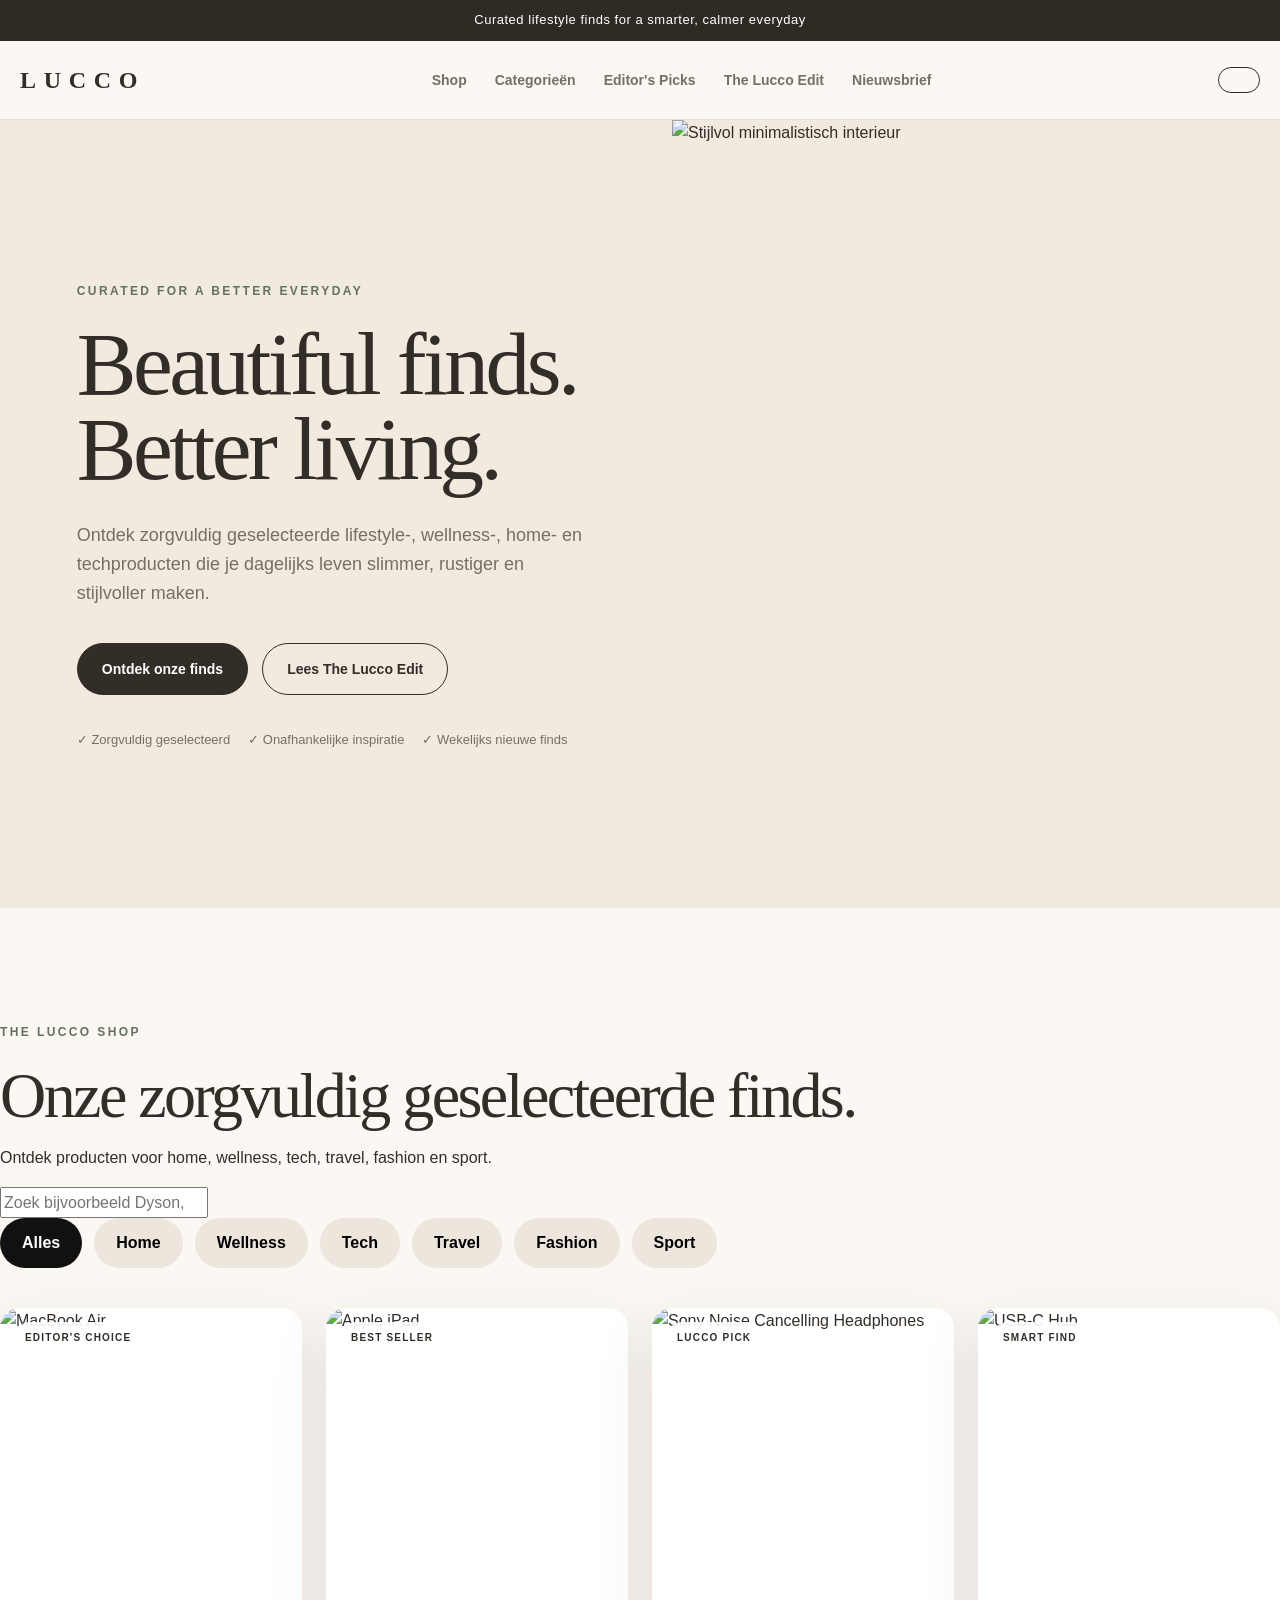
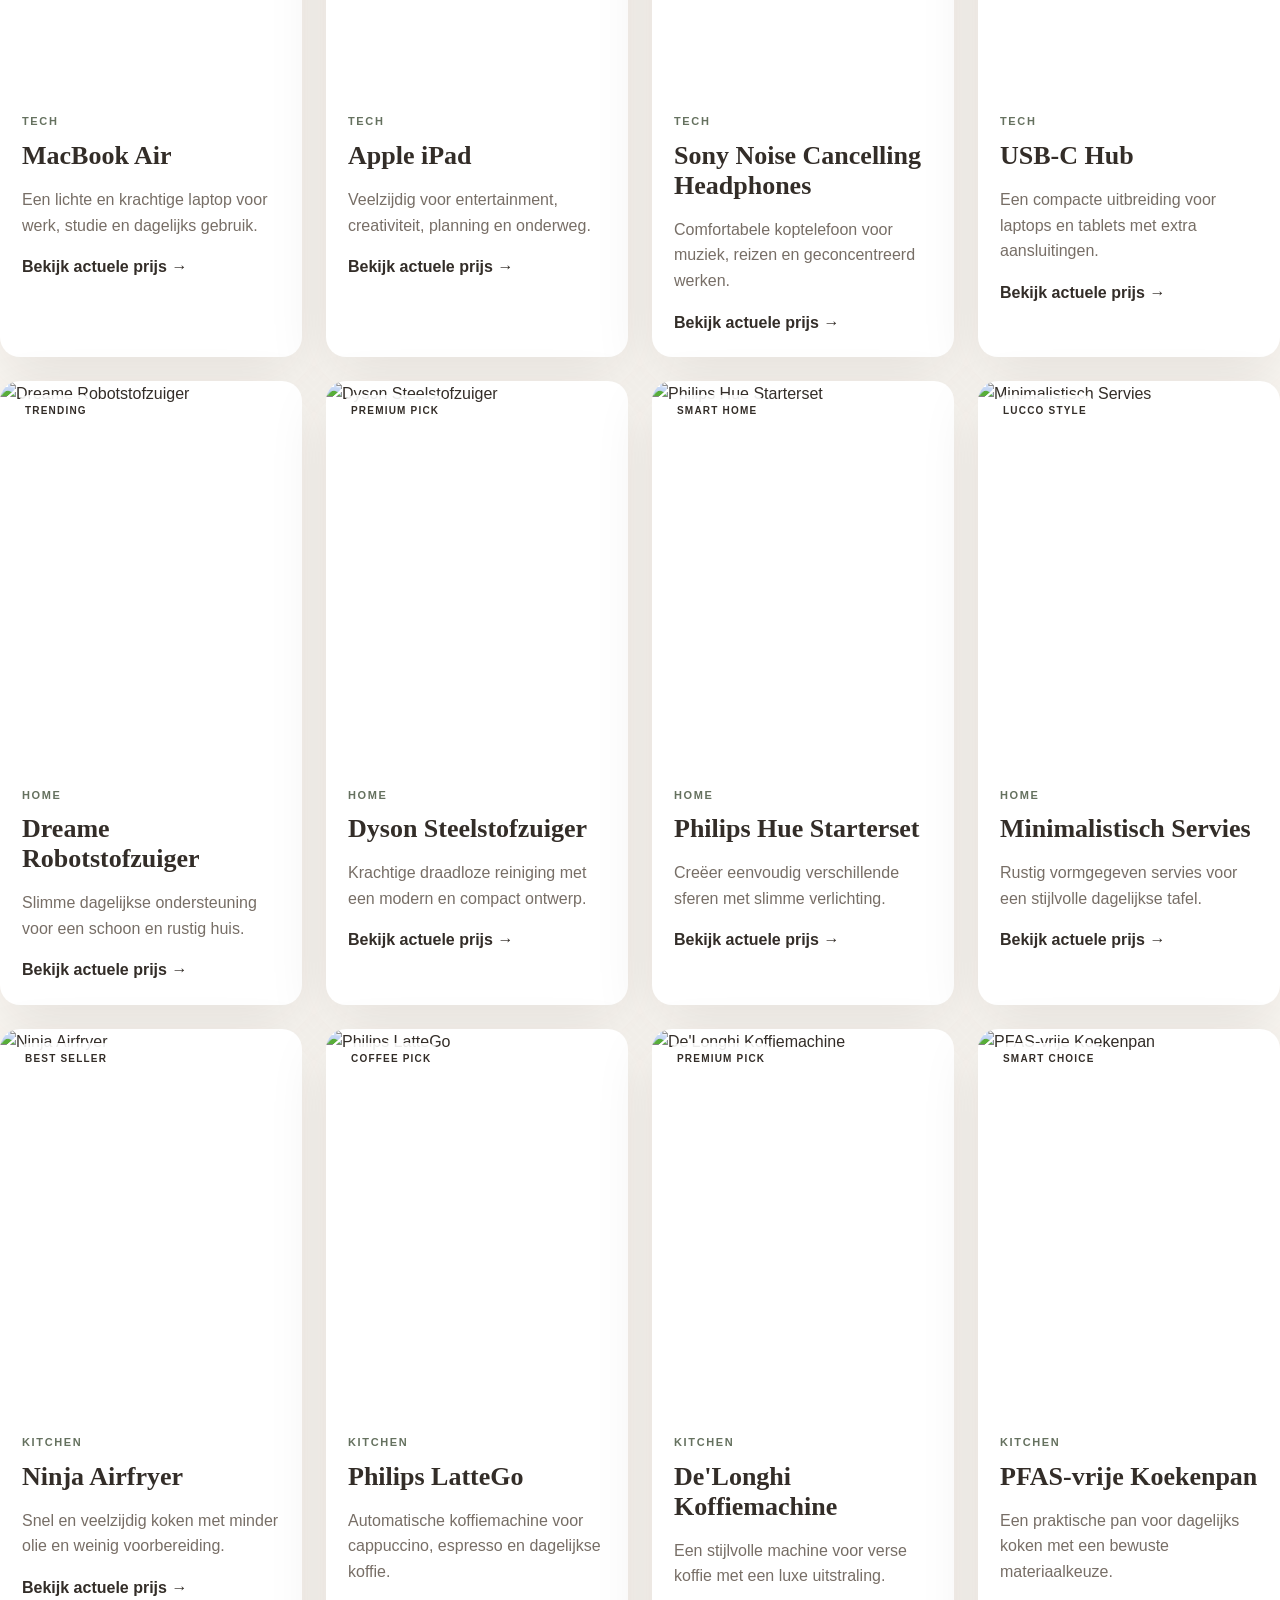
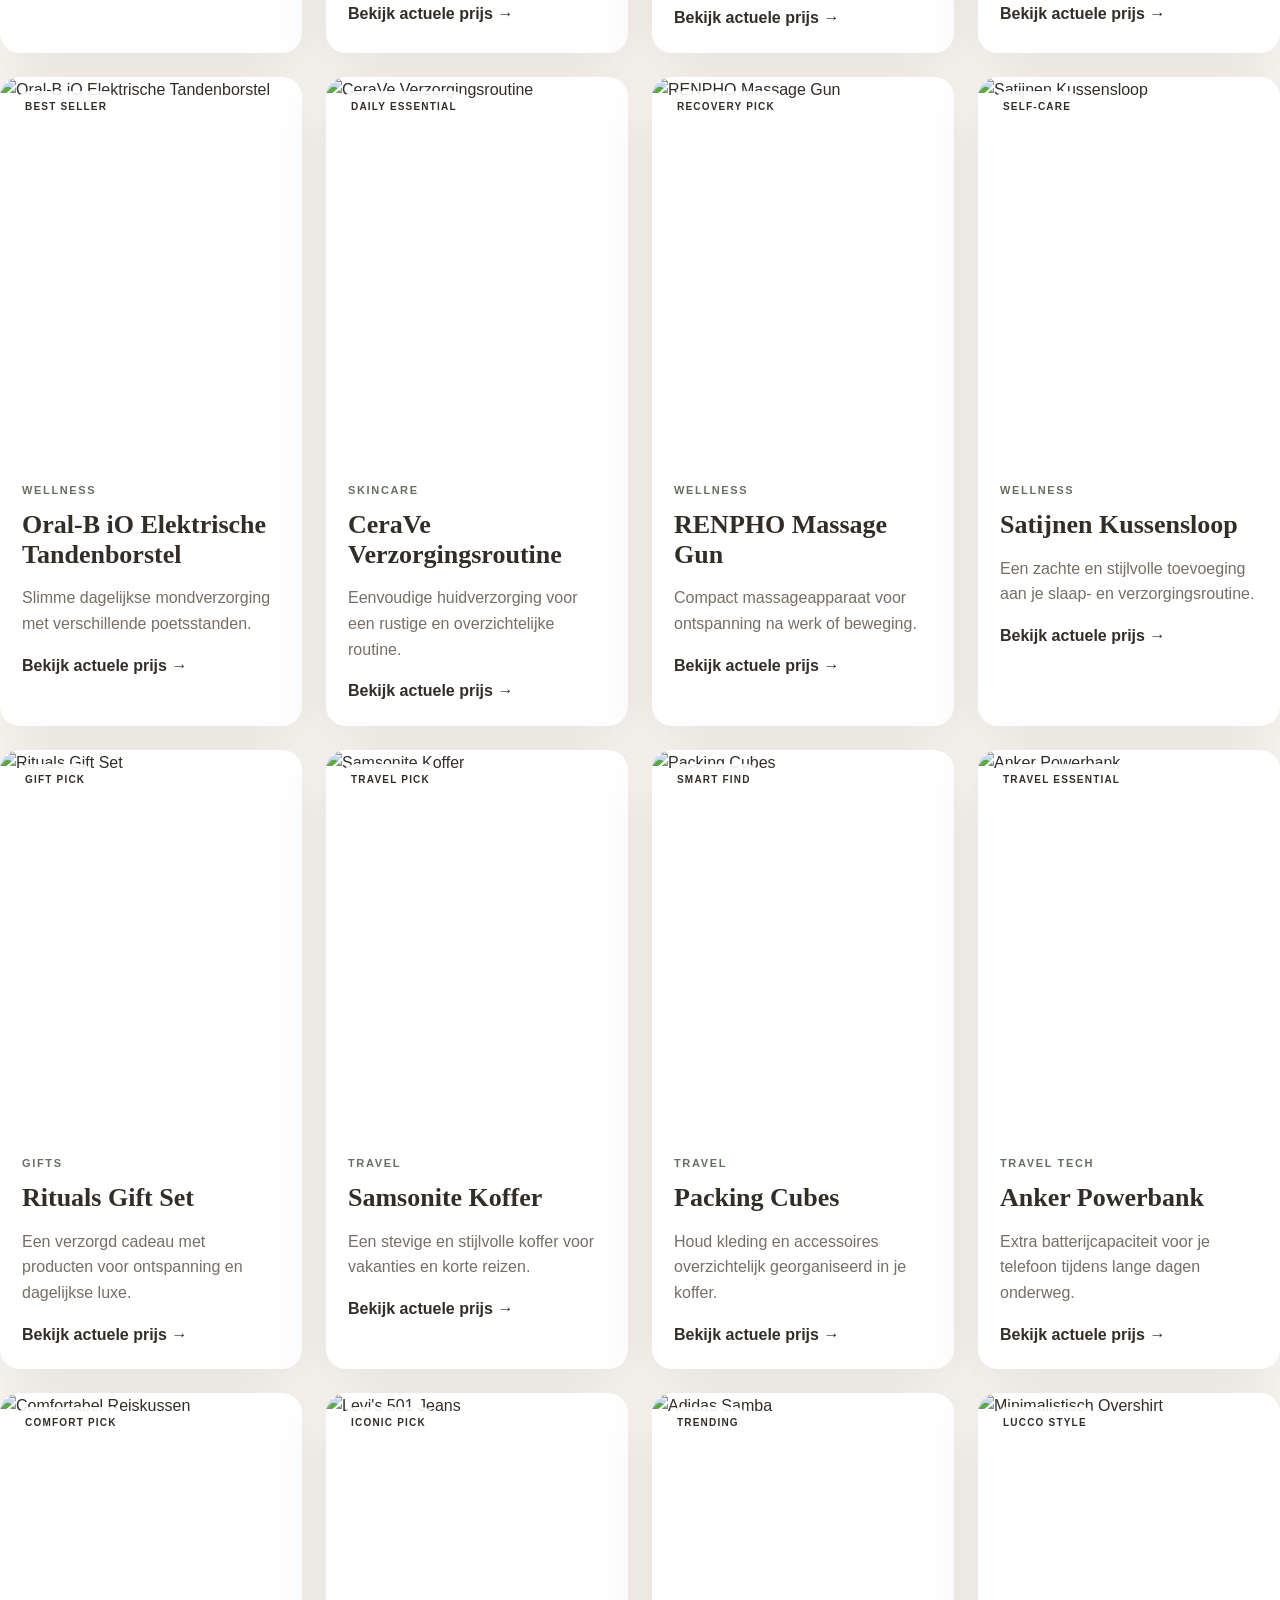
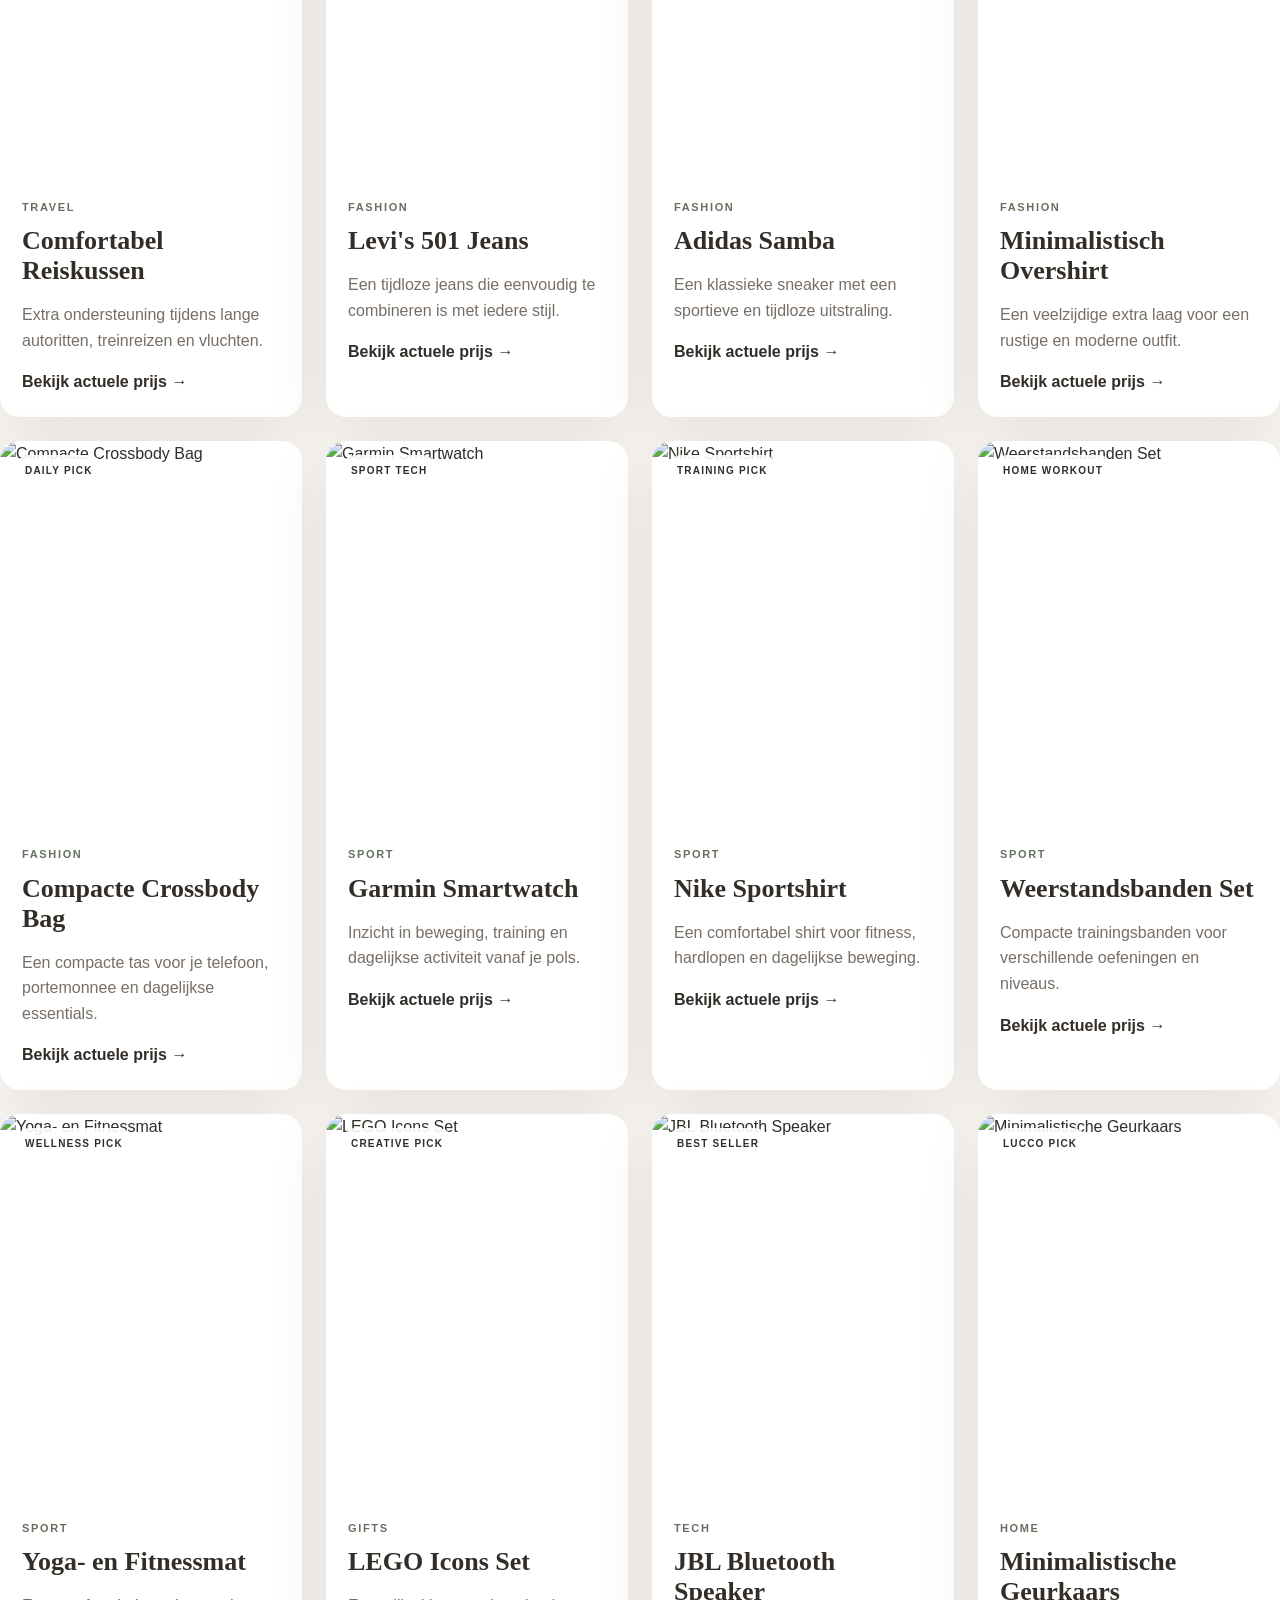
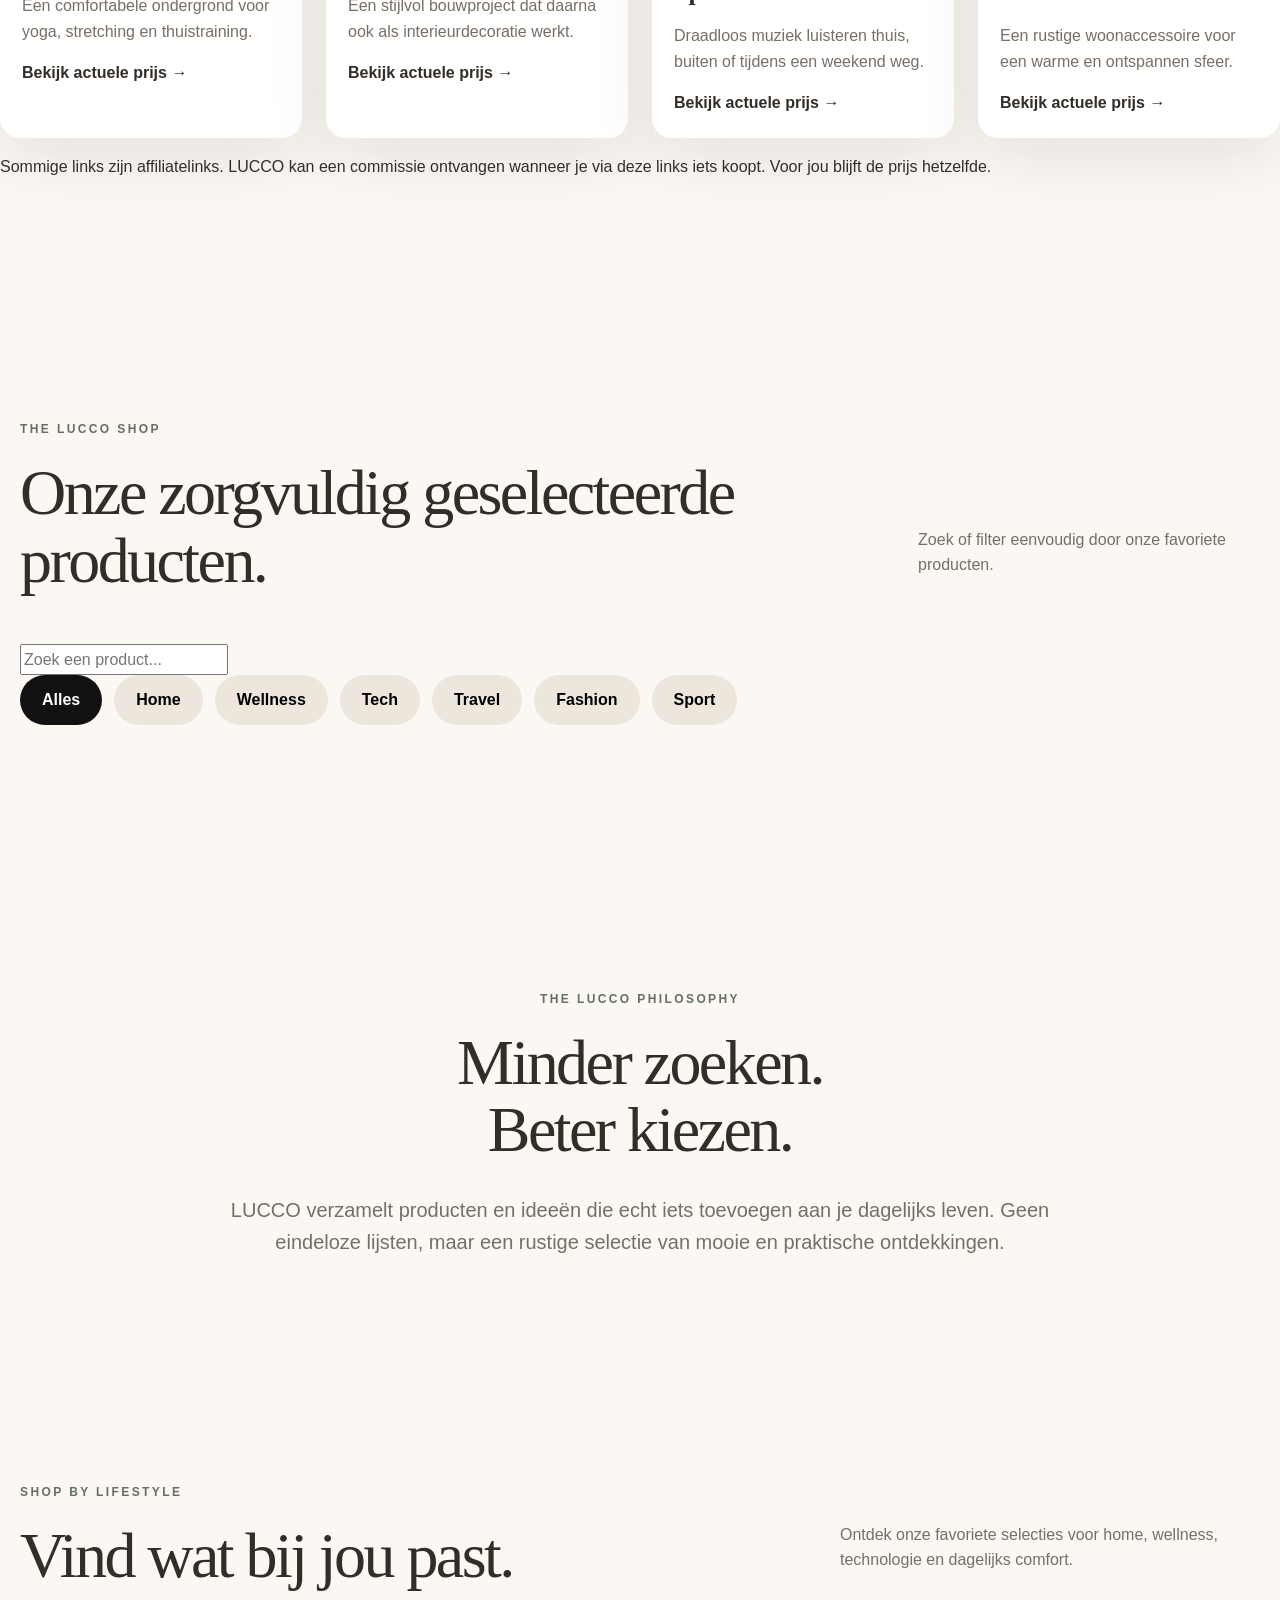
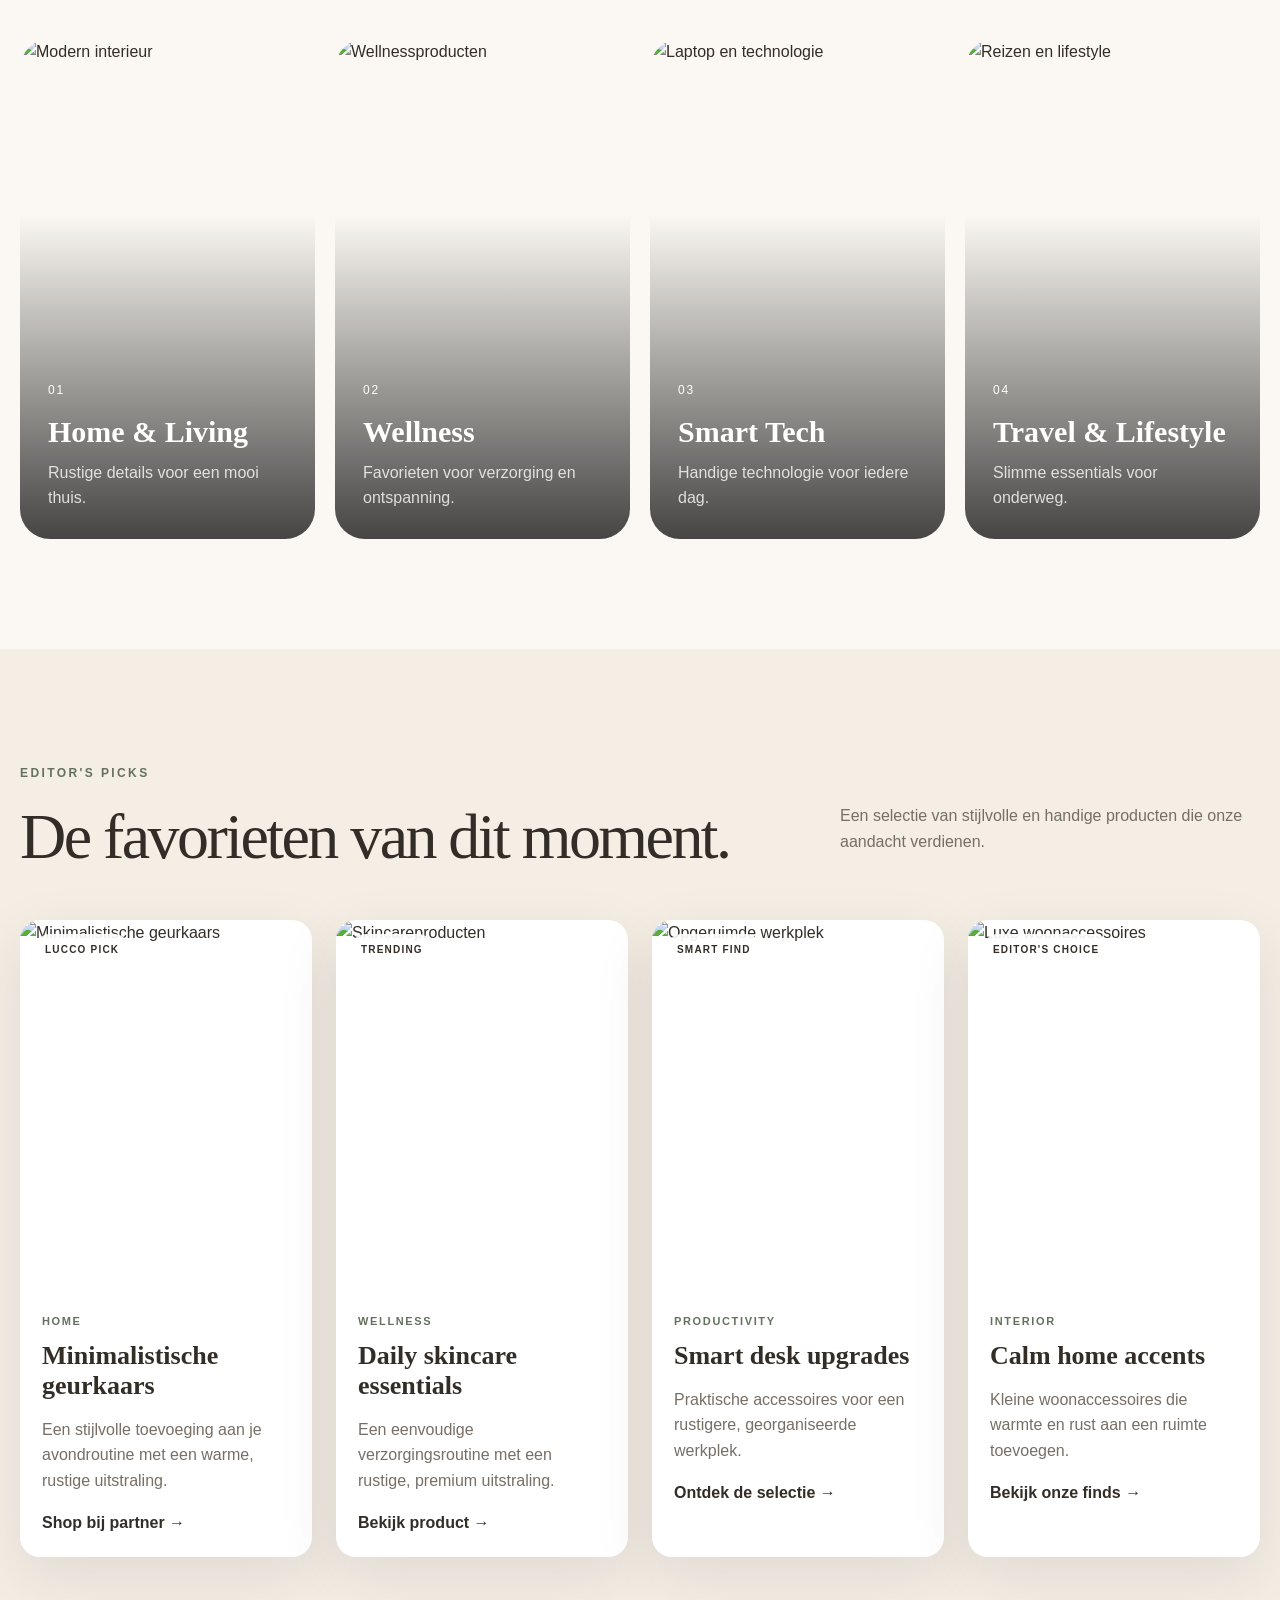
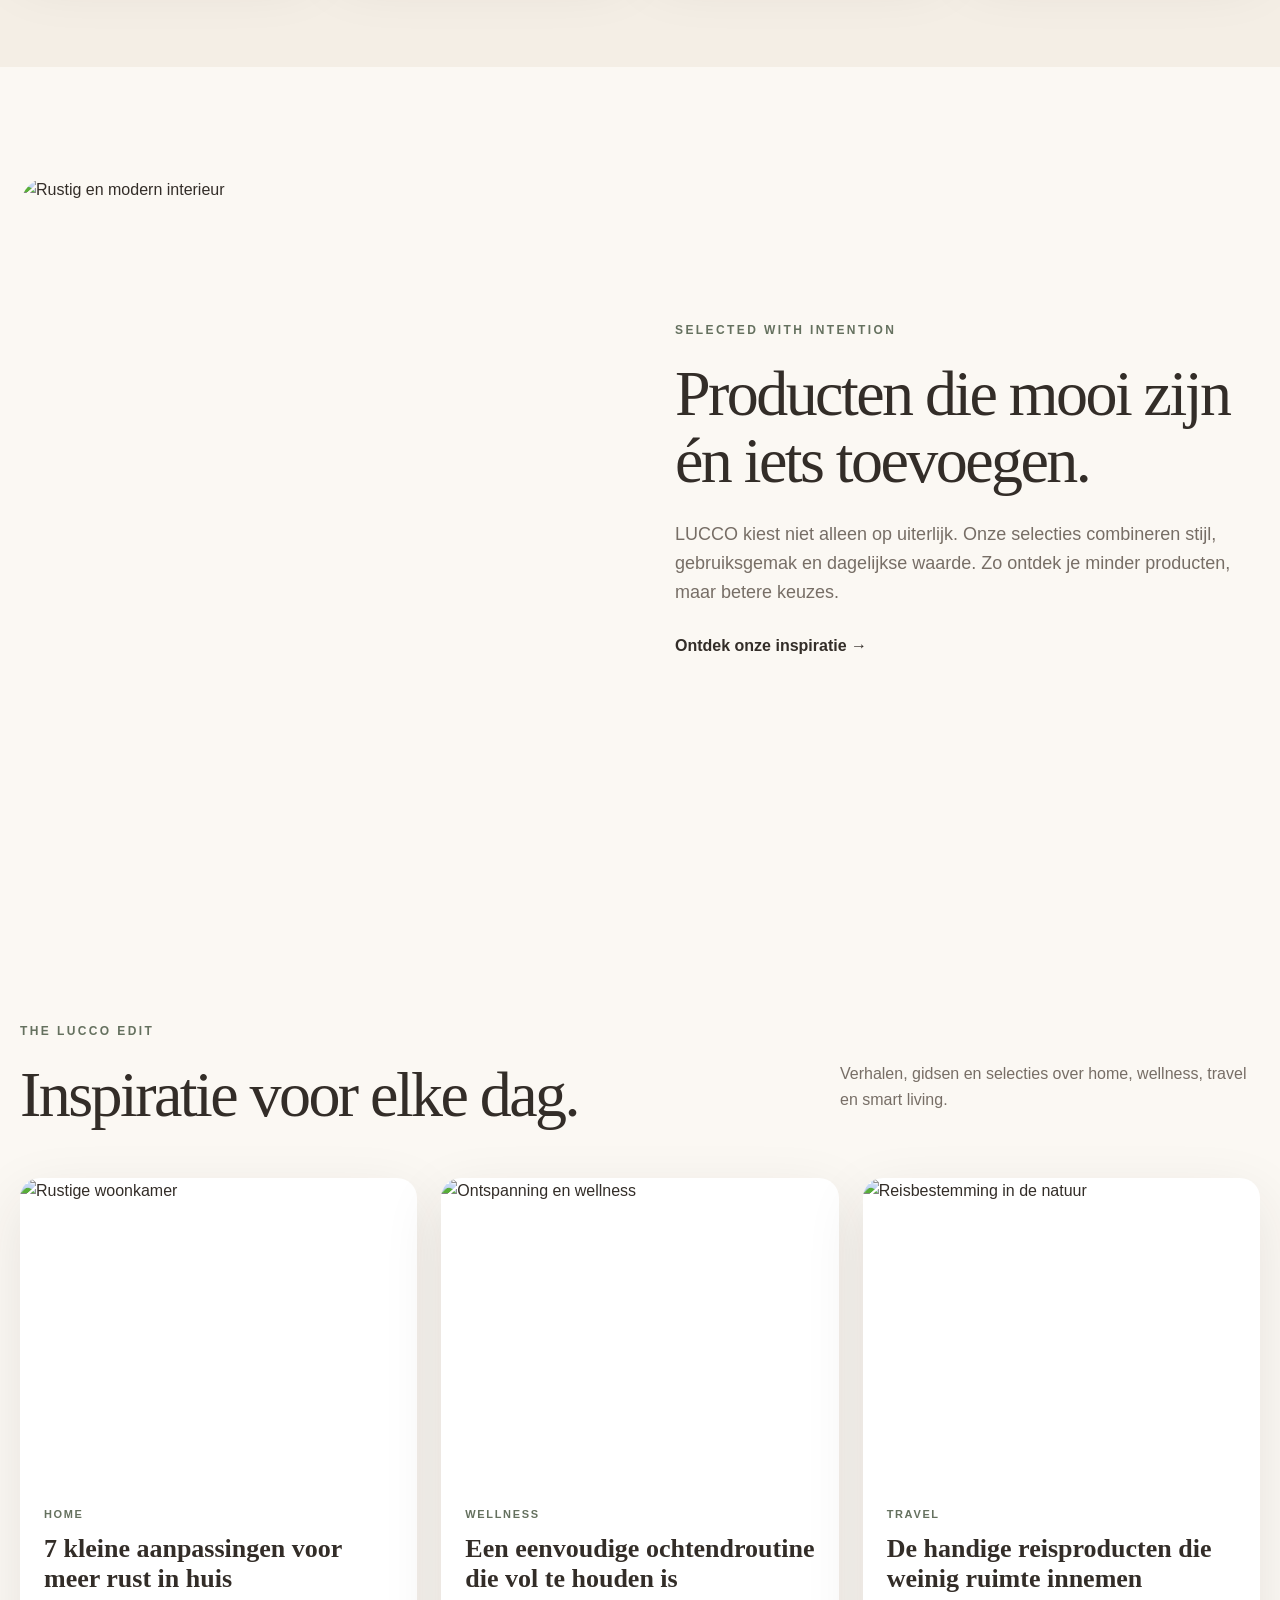
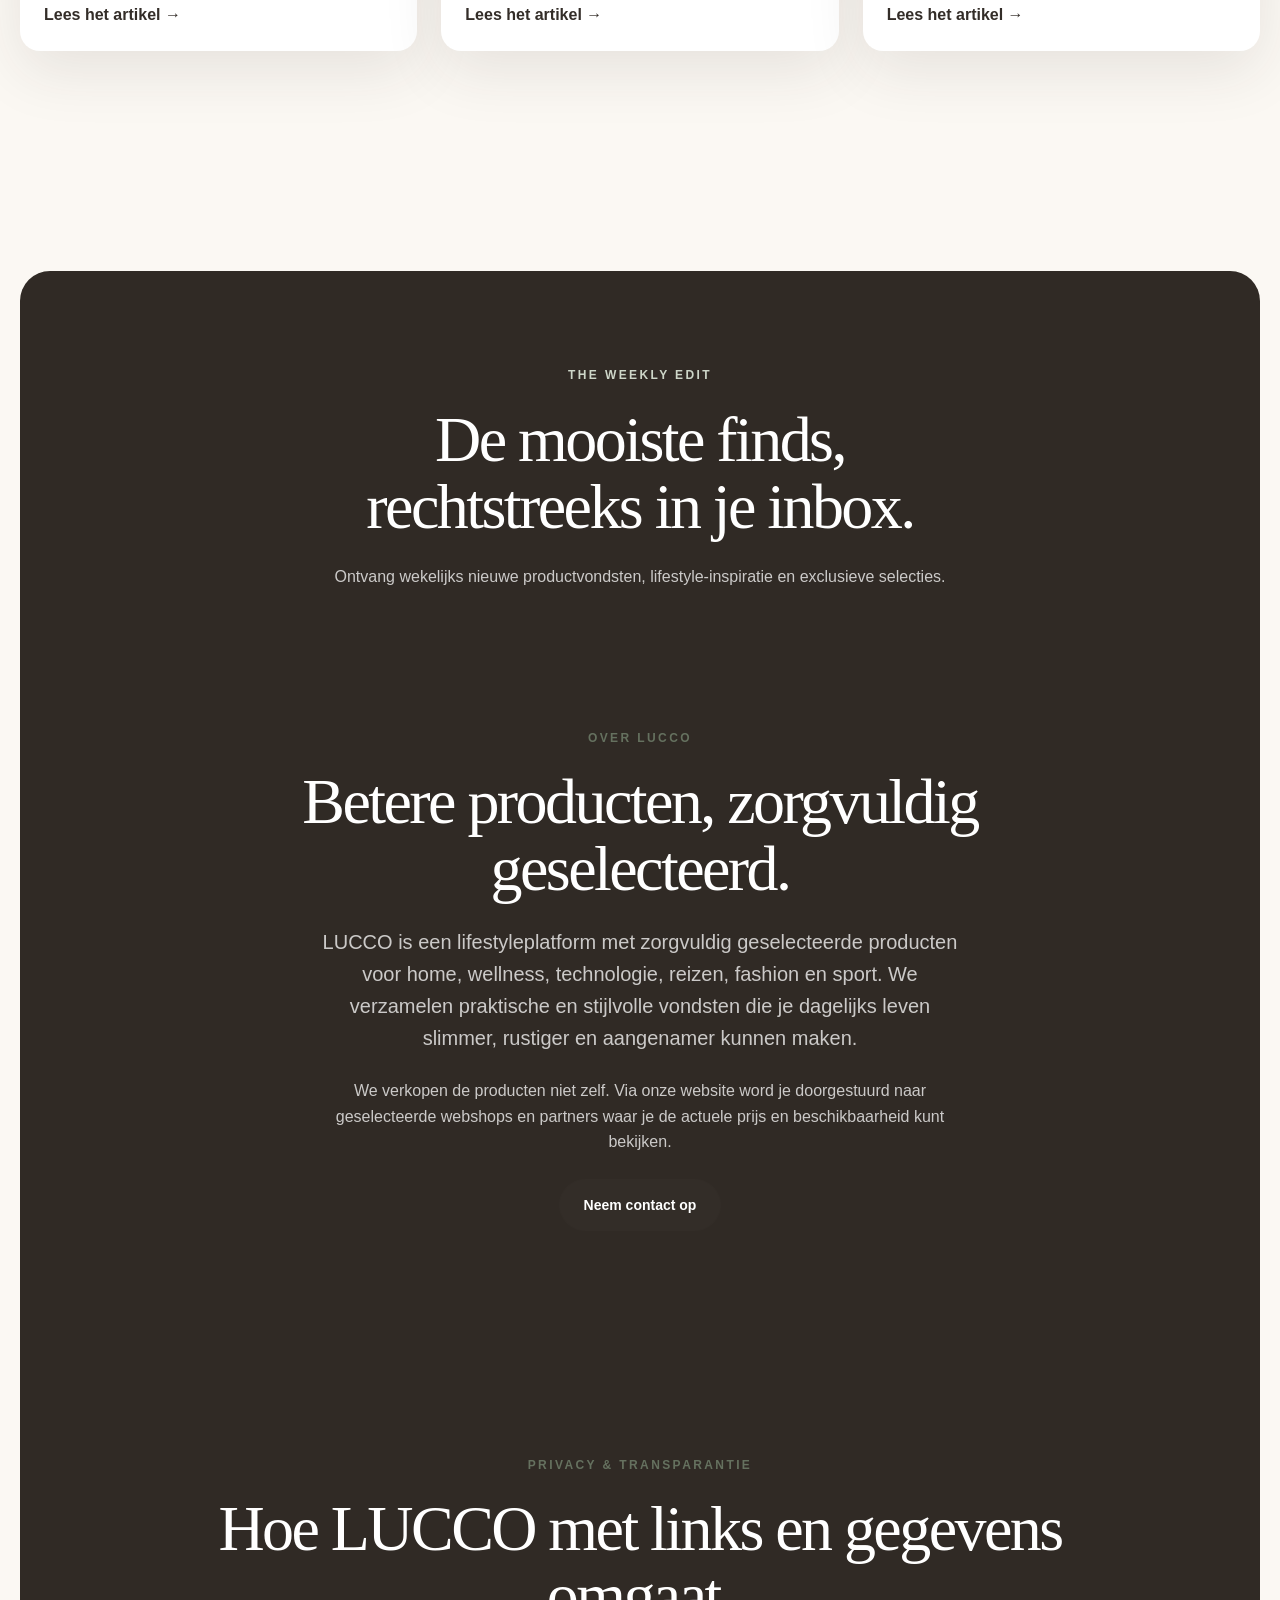
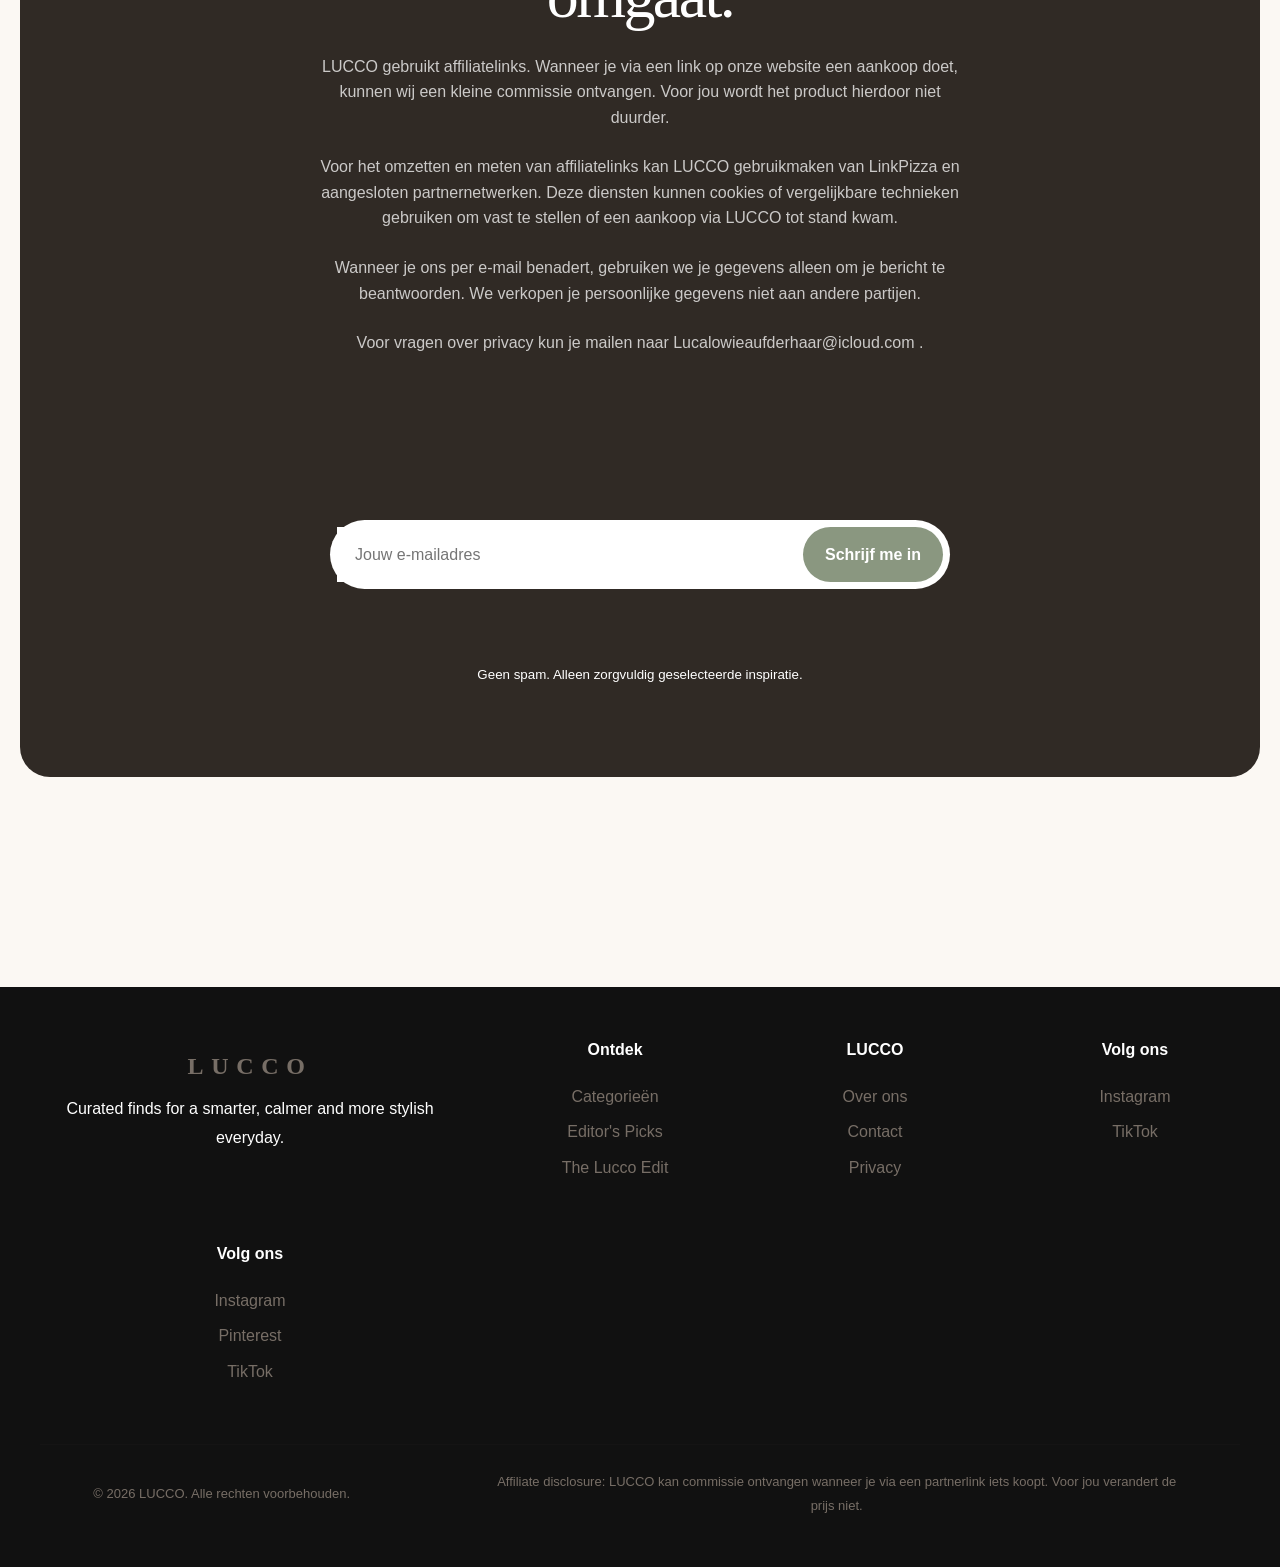
==== commit c50394a7: "Correct HTML tags in index.html Fix HTML structure by closing div tag and updating section." ====
--- a/index.html
+++ b/index.html
@@ -136,10 +136,10 @@
           src="https://images.unsplash.com/photo-1618221195710-dd6b41faaea6?auto=format&fit=crop&w=1400&q=85"
           alt="Stijlvol minimalistisch interieur"
         >
-      </div>
-
-  <section class="section shop-section" id="shop">
-</section>
+      </div
+          ></section>
+
+
 
 <section class="section shop-section" id="shop">
         <span class="eyebrow">The LUCCO Shop</span>
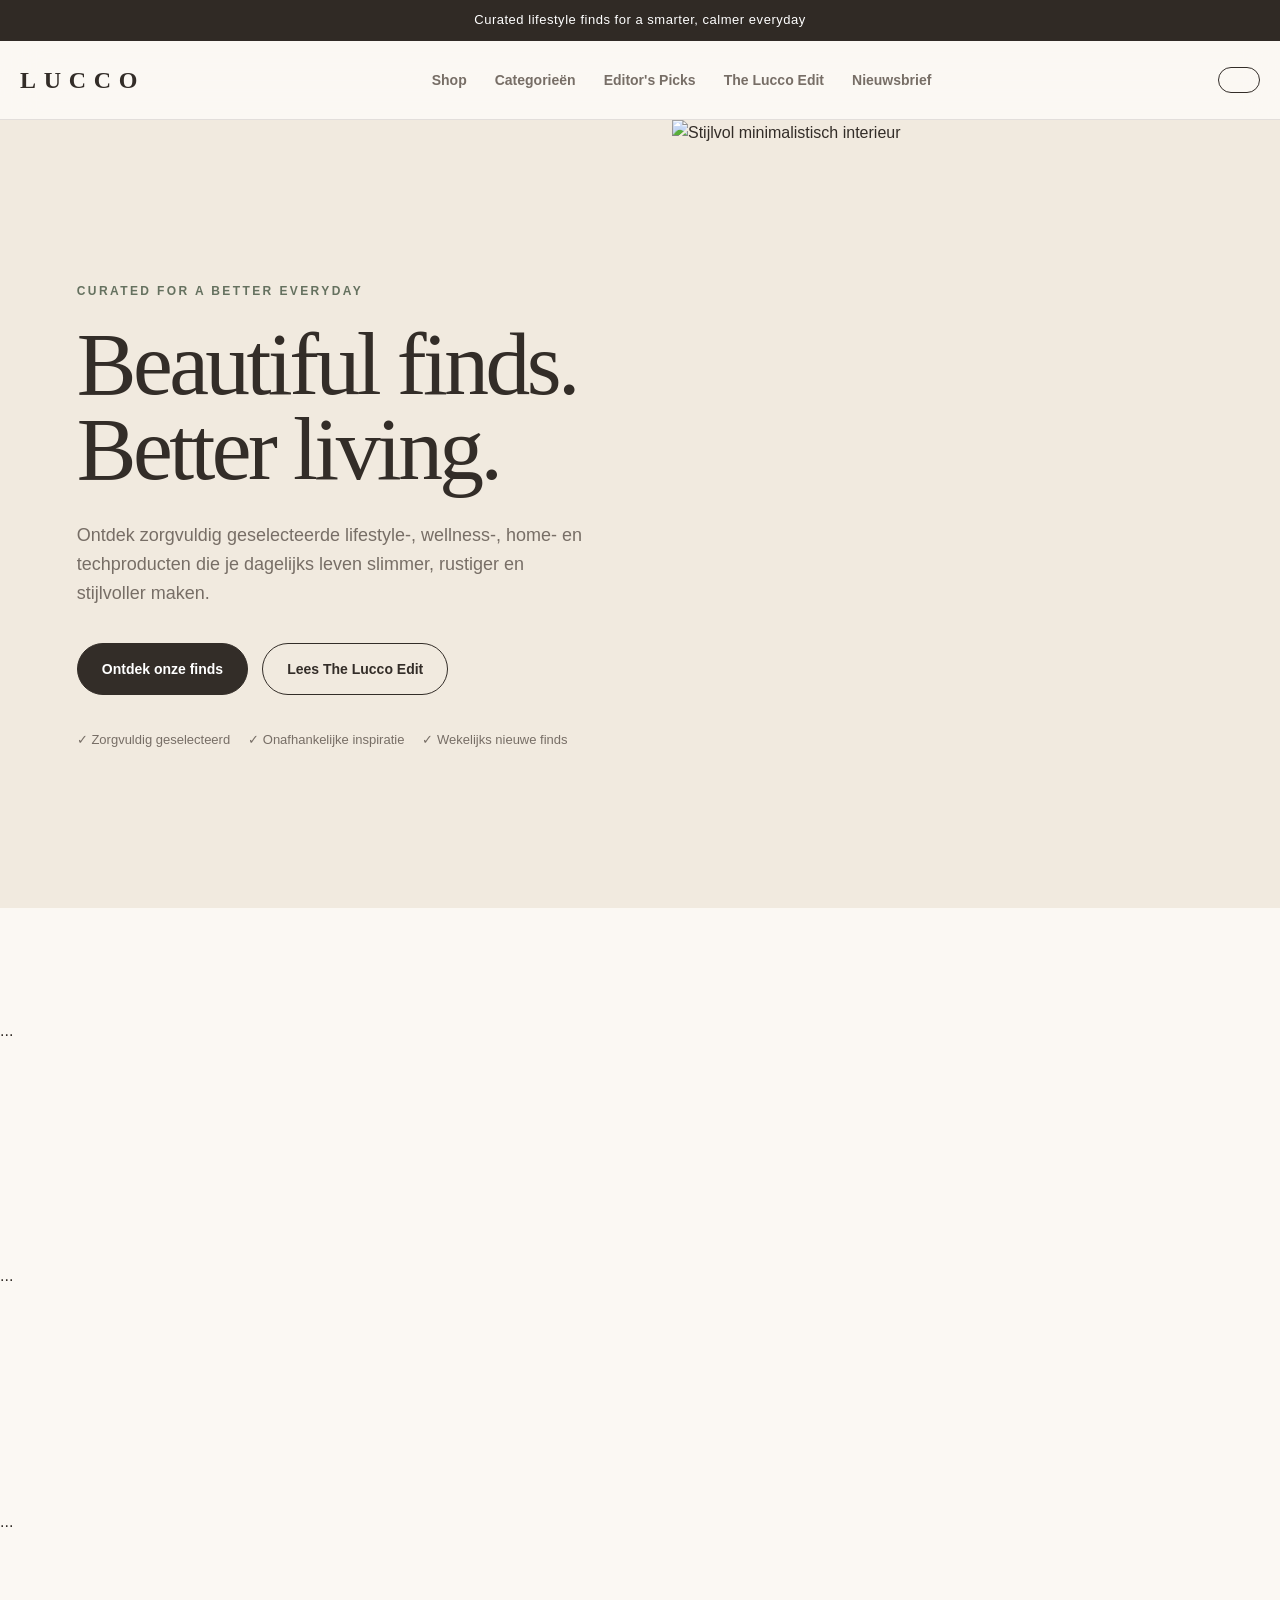
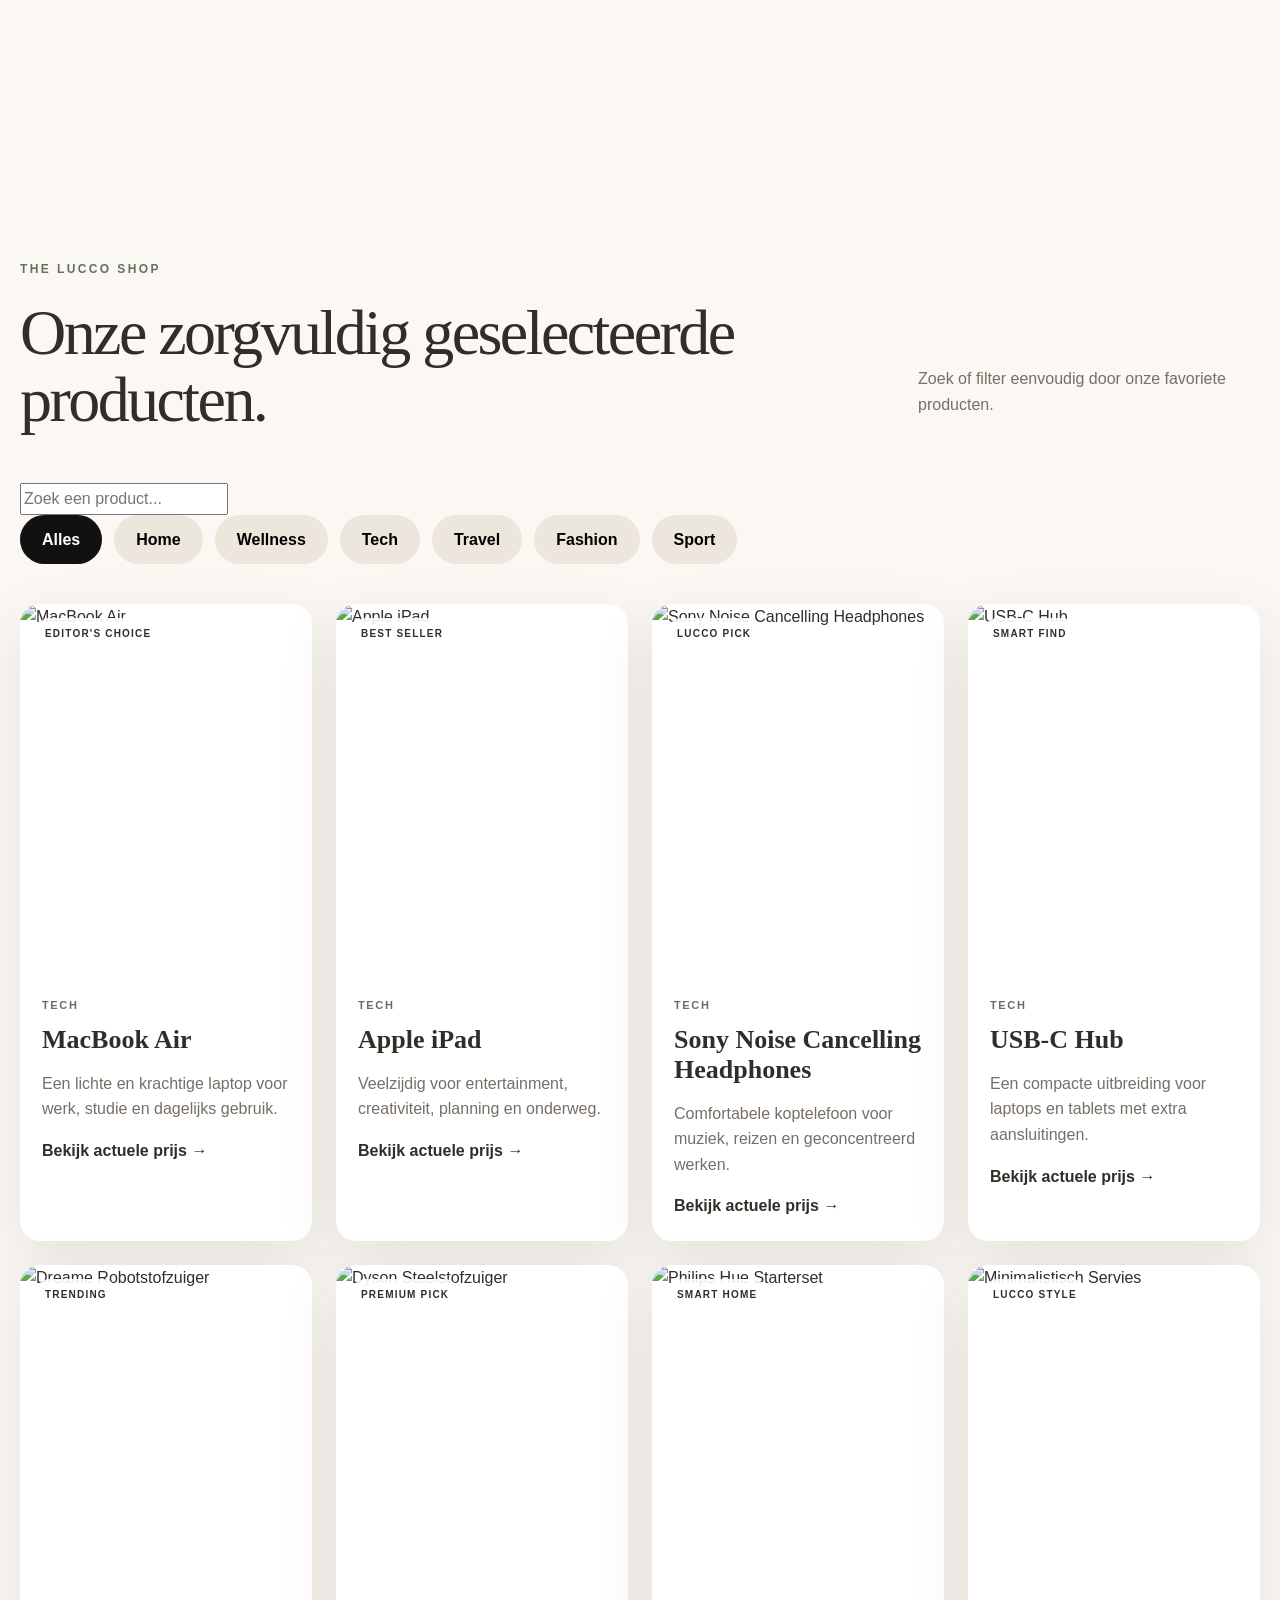
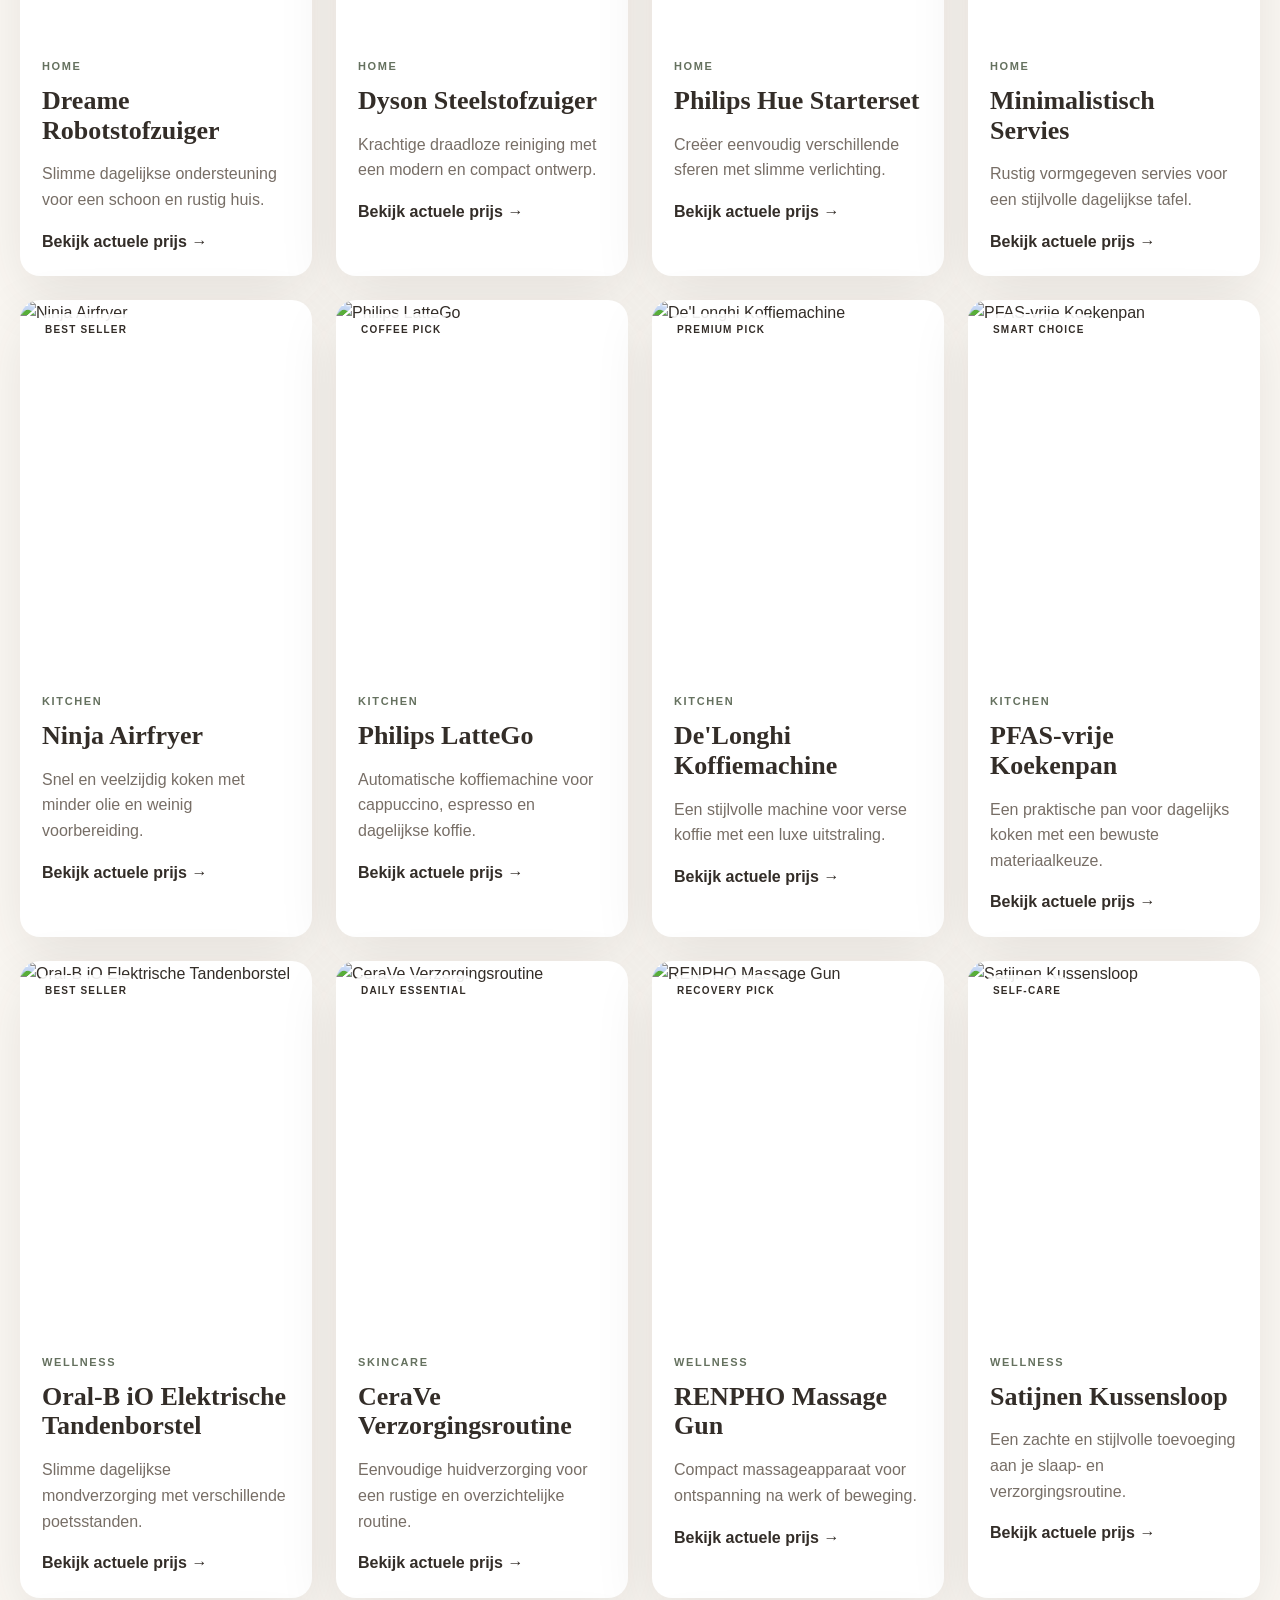
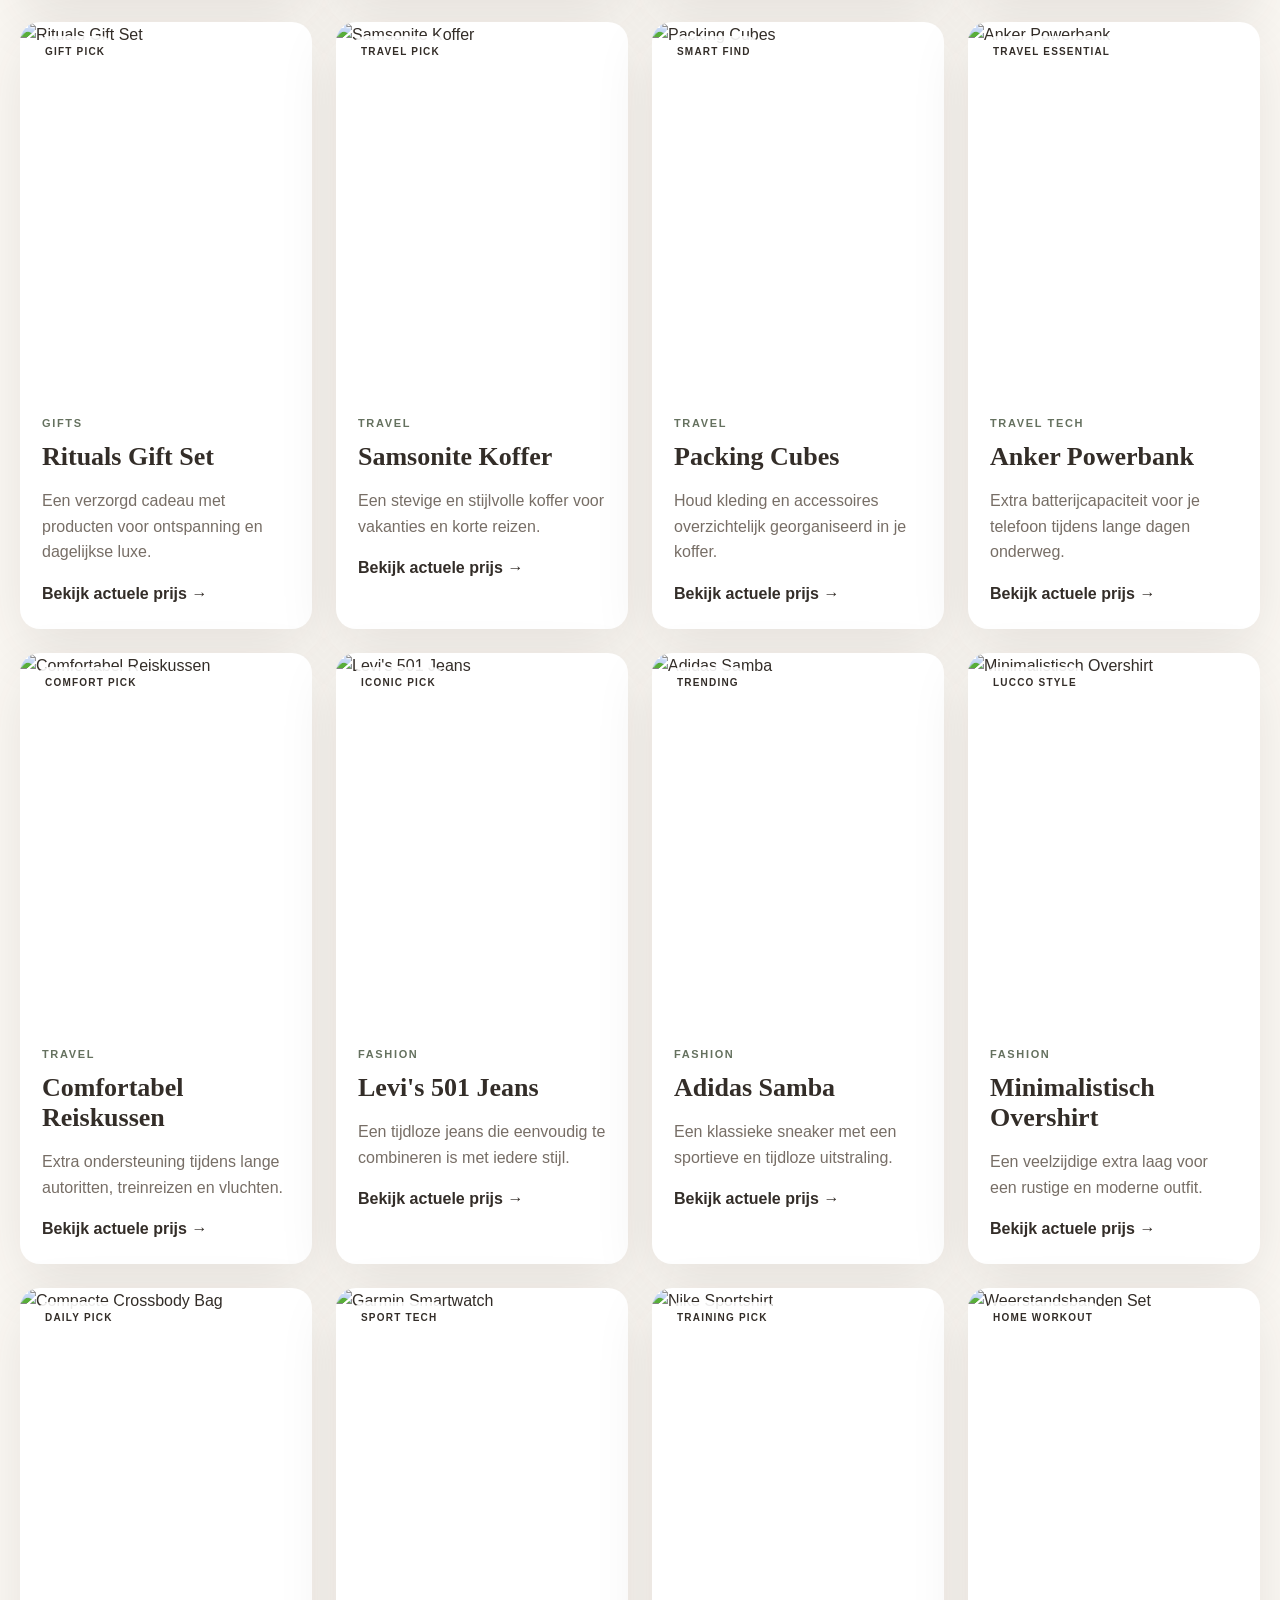
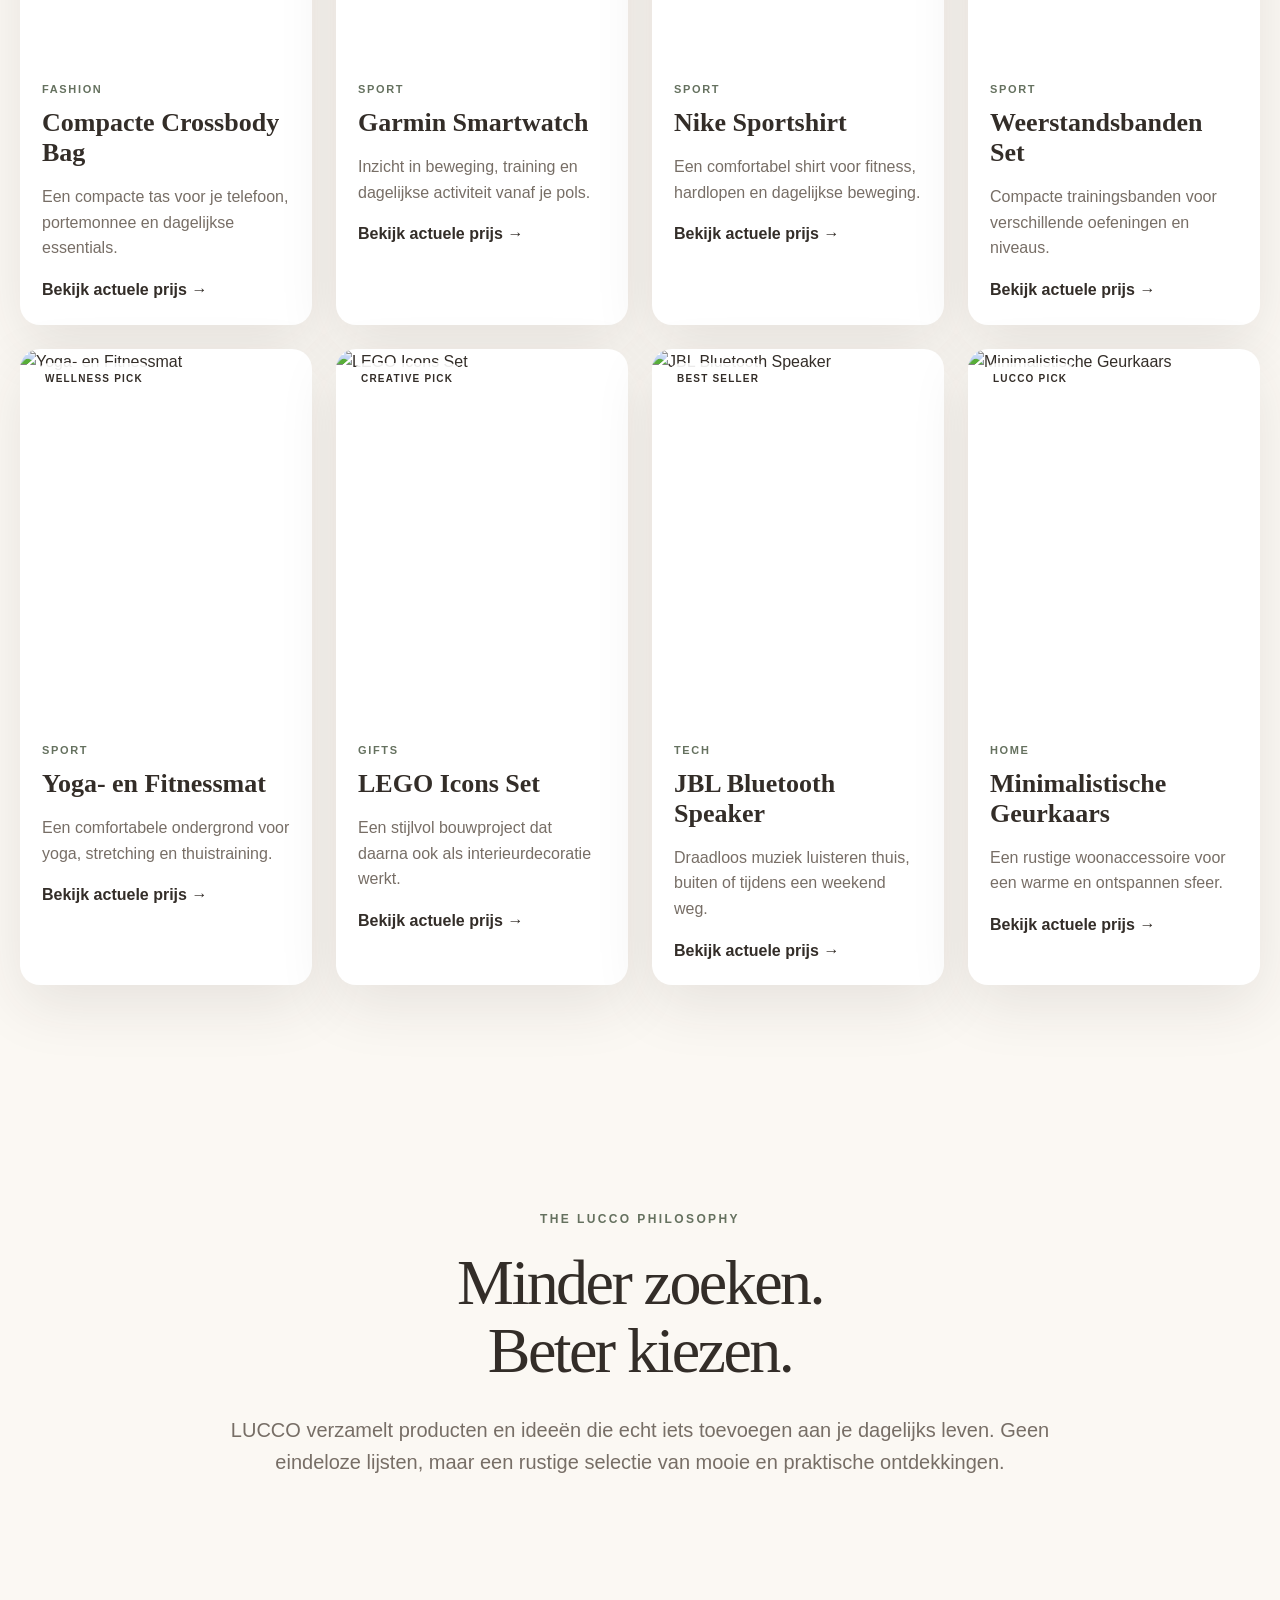
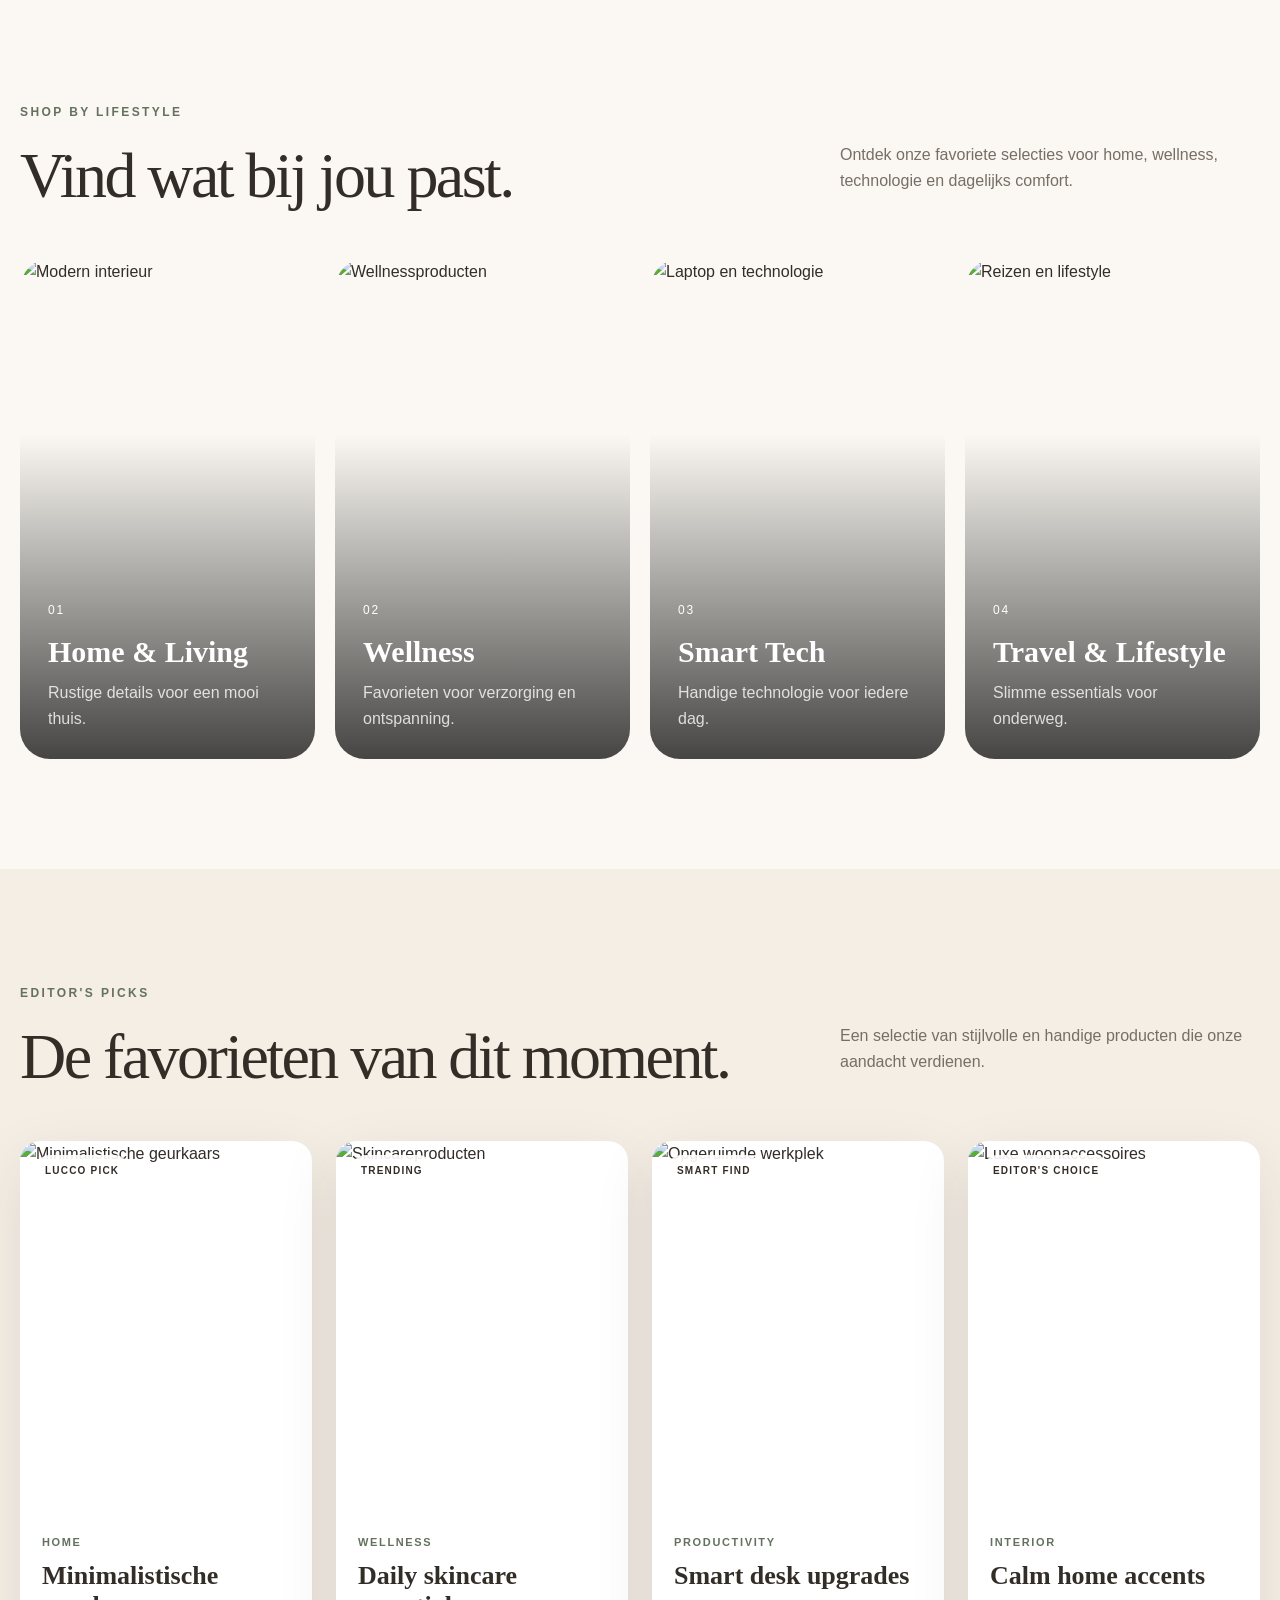
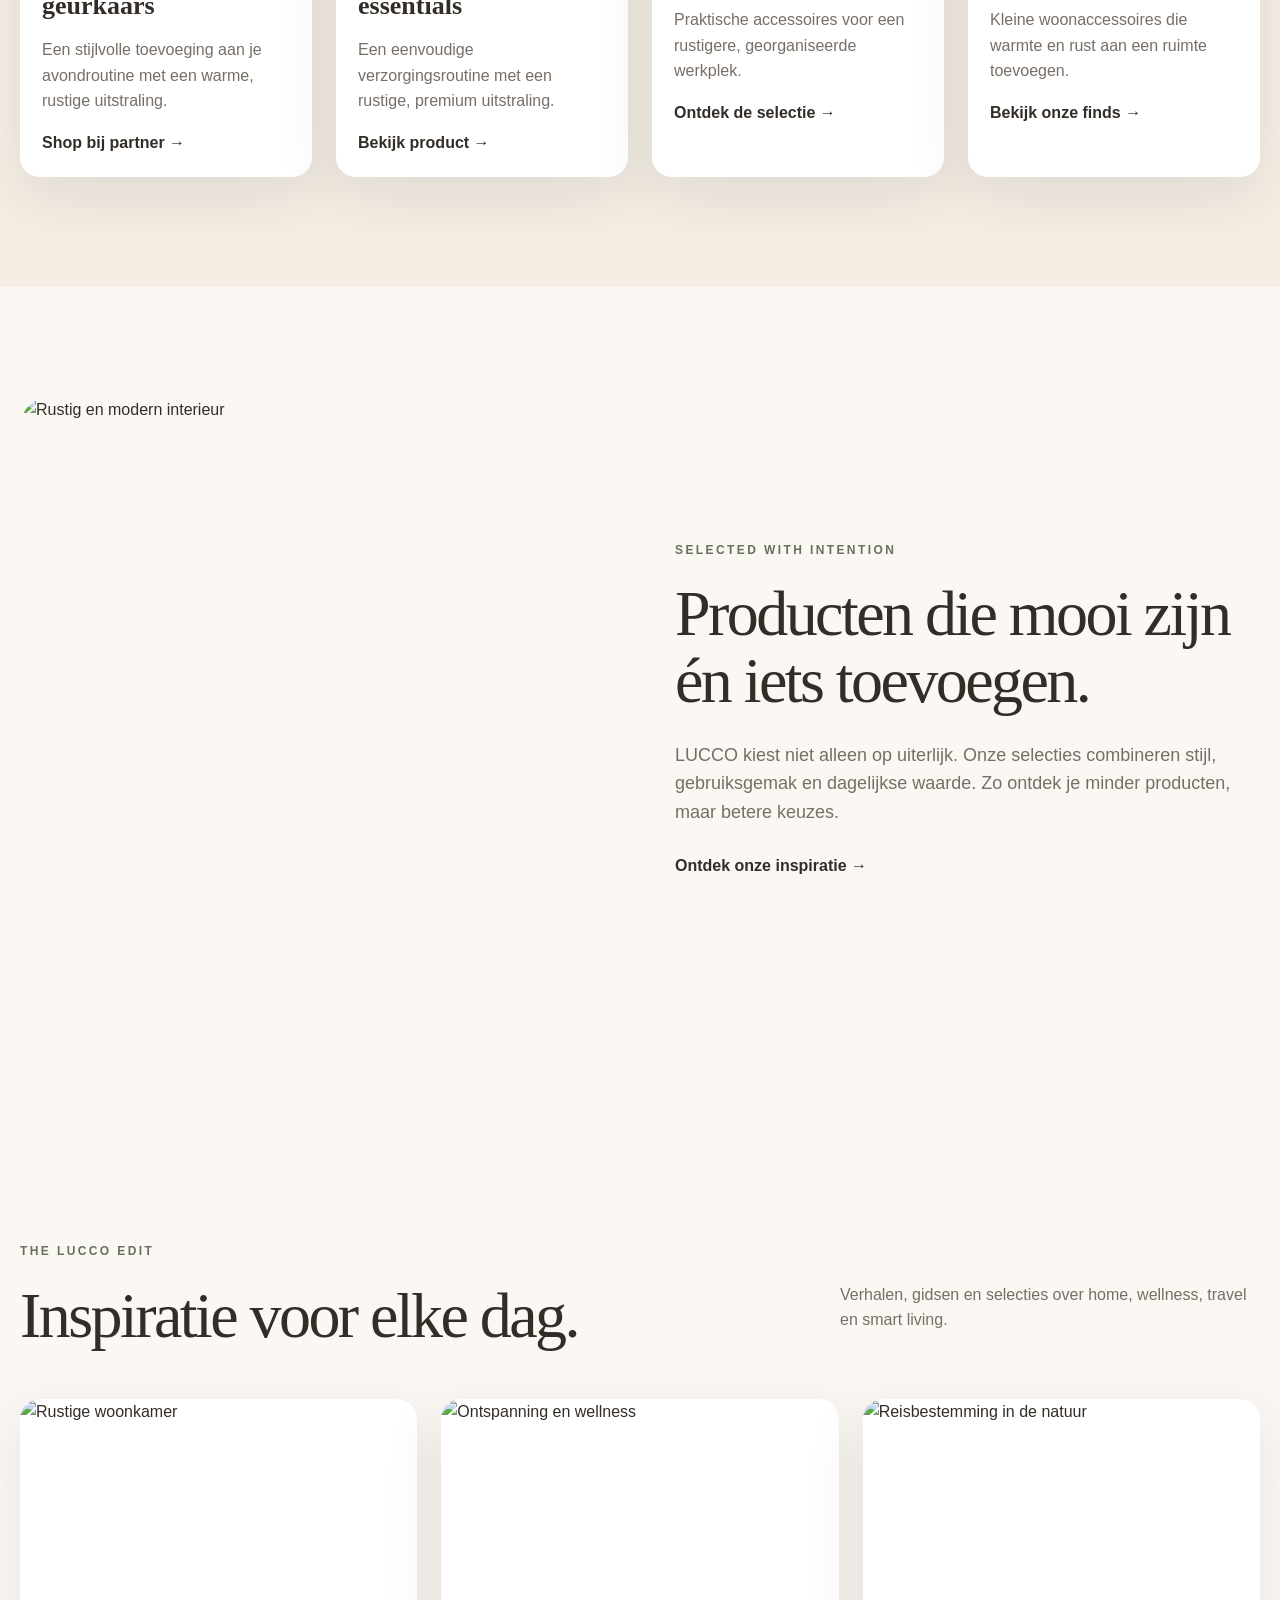
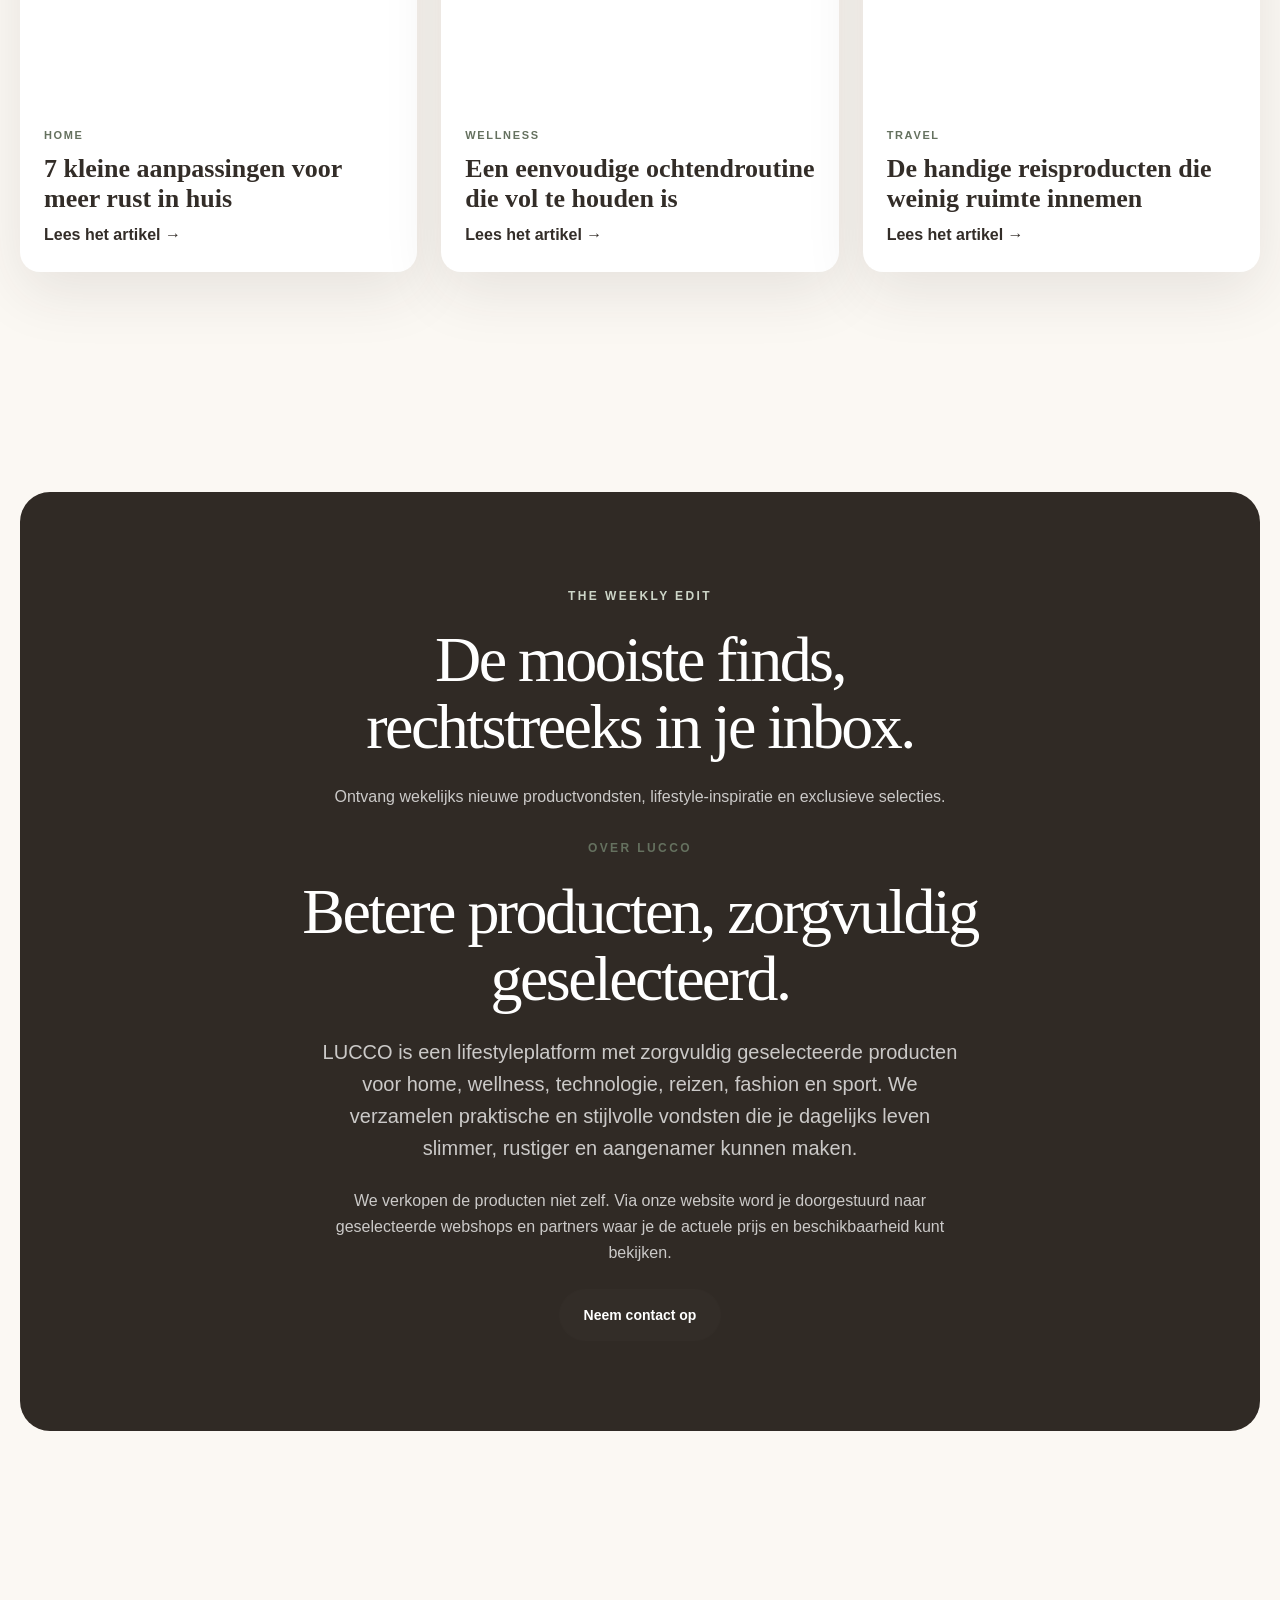
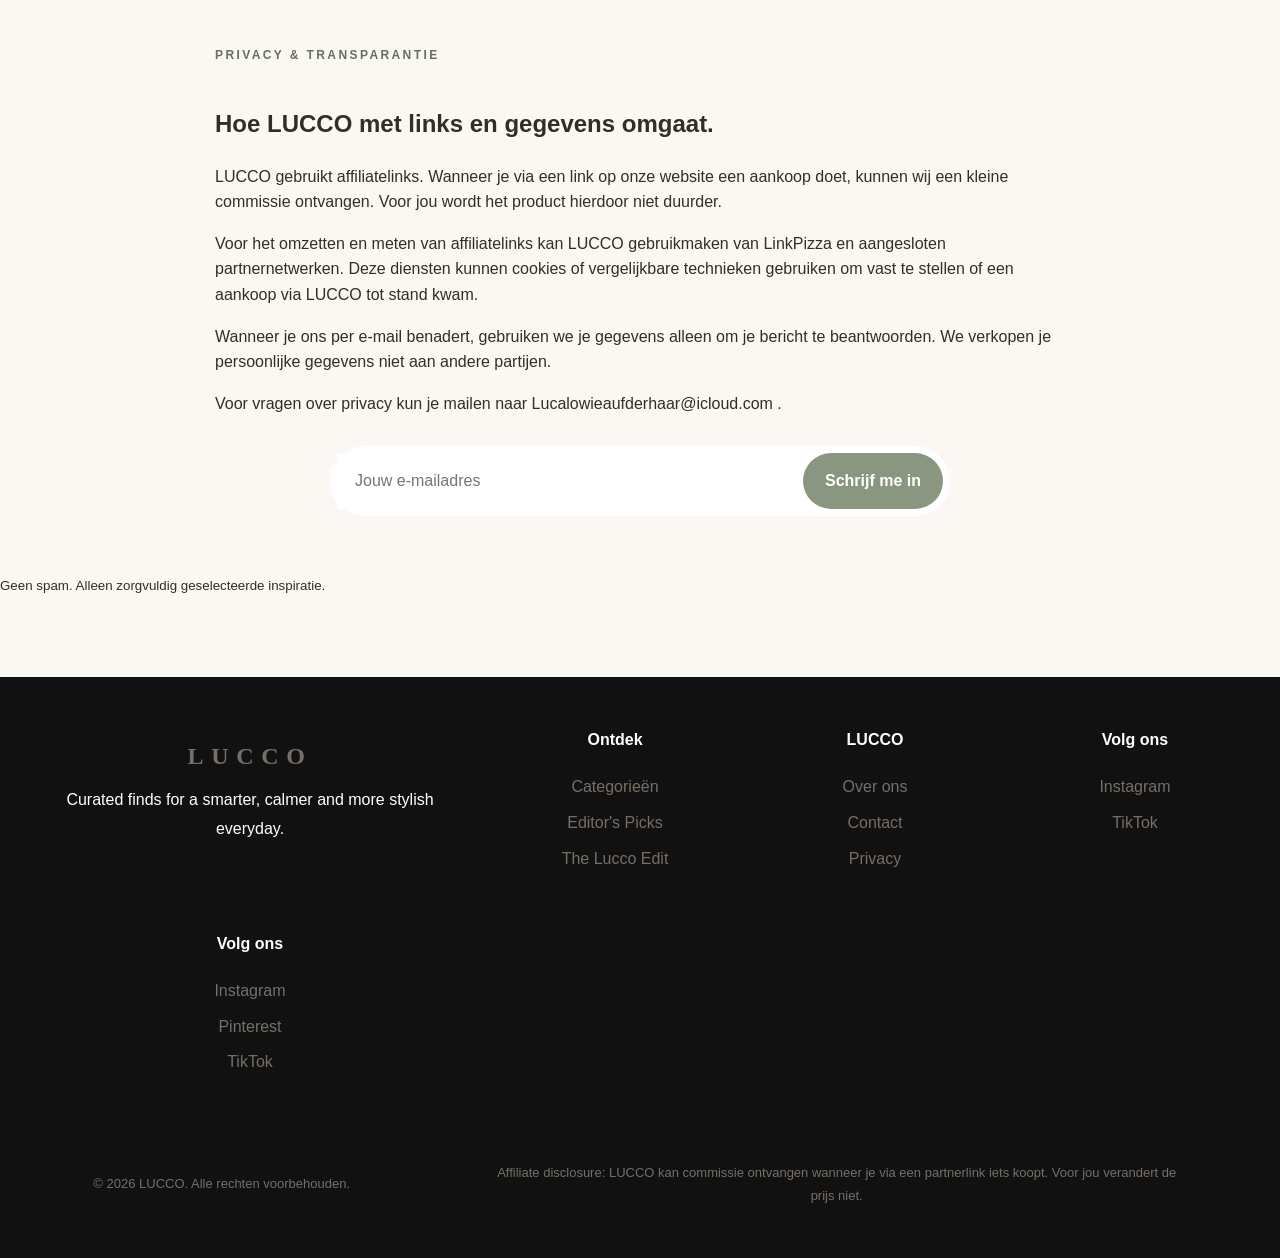
==== commit 8939c3cd: "Refactor index.html to update sections Removed the shop section and added a newsletter section." ====
--- a/index.html
+++ b/index.html
@@ -135,108 +135,23 @@
         <img
           src="https://images.unsplash.com/photo-1618221195710-dd6b41faaea6?auto=format&fit=crop&w=1400&q=85"
           alt="Stijlvol minimalistisch interieur"
-        >
-      </div
-          ></section>
-
-
-
-<section class="section shop-section" id="shop">
-        <span class="eyebrow">The LUCCO Shop</span>
-        <h2>Onze zorgvuldig geselecteerde finds.</h2>
-      </div>
-
-      <p>
-        Ontdek producten voor home, wellness, tech, travel,
-        fashion en sport.
-      </p>
-    </div>
-
-    <div class="shop-toolbar">
-
-      <label class="sr-only" for="shopSearch">
-        Zoek een product
-      </label>
-
-      <input
-        class="shop-search"
-        id="shopSearch"
-        type="search"
-        placeholder="Zoek bijvoorbeeld Dyson, Rituals of travel..."
-        autocomplete="off"
-      >
-
-      <div class="shop-filters" aria-label="Productcategorieën">
-
-        <button
-          class="filter active"
-          type="button"
-          data-filter="all"
-        >
-          Alles
-        </button>
-
-        <button
-          class="filter"
-          type="button"
-          data-filter="home"
-        >
-          Home
-        </button>
-
-        <button
-          class="filter"
-          type="button"
-          data-filter="wellness"
-        >
-          Wellness
-        </button>
-
-        <button
-          class="filter"
-          type="button"
-          data-filter="tech"
-        >
-          Tech
-        </button>
-
-        <button
-          class="filter"
-          type="button"
-          data-filter="travel"
-        >
-          Travel
-        </button>
-
-        <button
-          class="filter"
-          type="button"
-          data-filter="fashion"
-        >
-          Fashion
-        </button>
-
-        <button
-          class="filter"
-          type="button"
-          data-filter="sport"
-        >
-          Sport
-        </button>
-
-      </div>
-    </div>
-
-    <div class="product-grid" id="shopGrid"></div>
-
-    <p class="affiliate-note">
-      Sommige links zijn affiliatelinks. LUCCO kan een commissie
-      ontvangen wanneer je via deze links iets koopt. Voor jou blijft
-      de prijs hetzelfde.
-    </p>
-
-  </div>
+     </div>
 </section>
+
+</section> <!-- einde journal -->
+
+<section class="section info-section" id="about">
+  ...
+</section>
+
+<section class="section info-section" id="privacy">
+  ...
+</section>
+
+<section class="newsletter section" id="newsletter">
+  ...
+</section>
+
 <section class="section shop-section" id="shop">
 
   <div class="container">
@@ -580,7 +495,7 @@
         <p>
           Ontvang wekelijks nieuwe productvondsten,
           lifestyle-inspiratie en exclusieve selecties.
-        </p><section class="section info-section" id="about">
+        </p>
   <div class="container narrow reveal">
 
     <span class="eyebrow">Over LUCCO</span>
@@ -610,7 +525,7 @@
   </div>
 </section>
 
-<section class="section info-section" id="privacy">
+
   <div class="container narrow reveal">
 
     <span class="eyebrow">Privacy & transparantie</span>
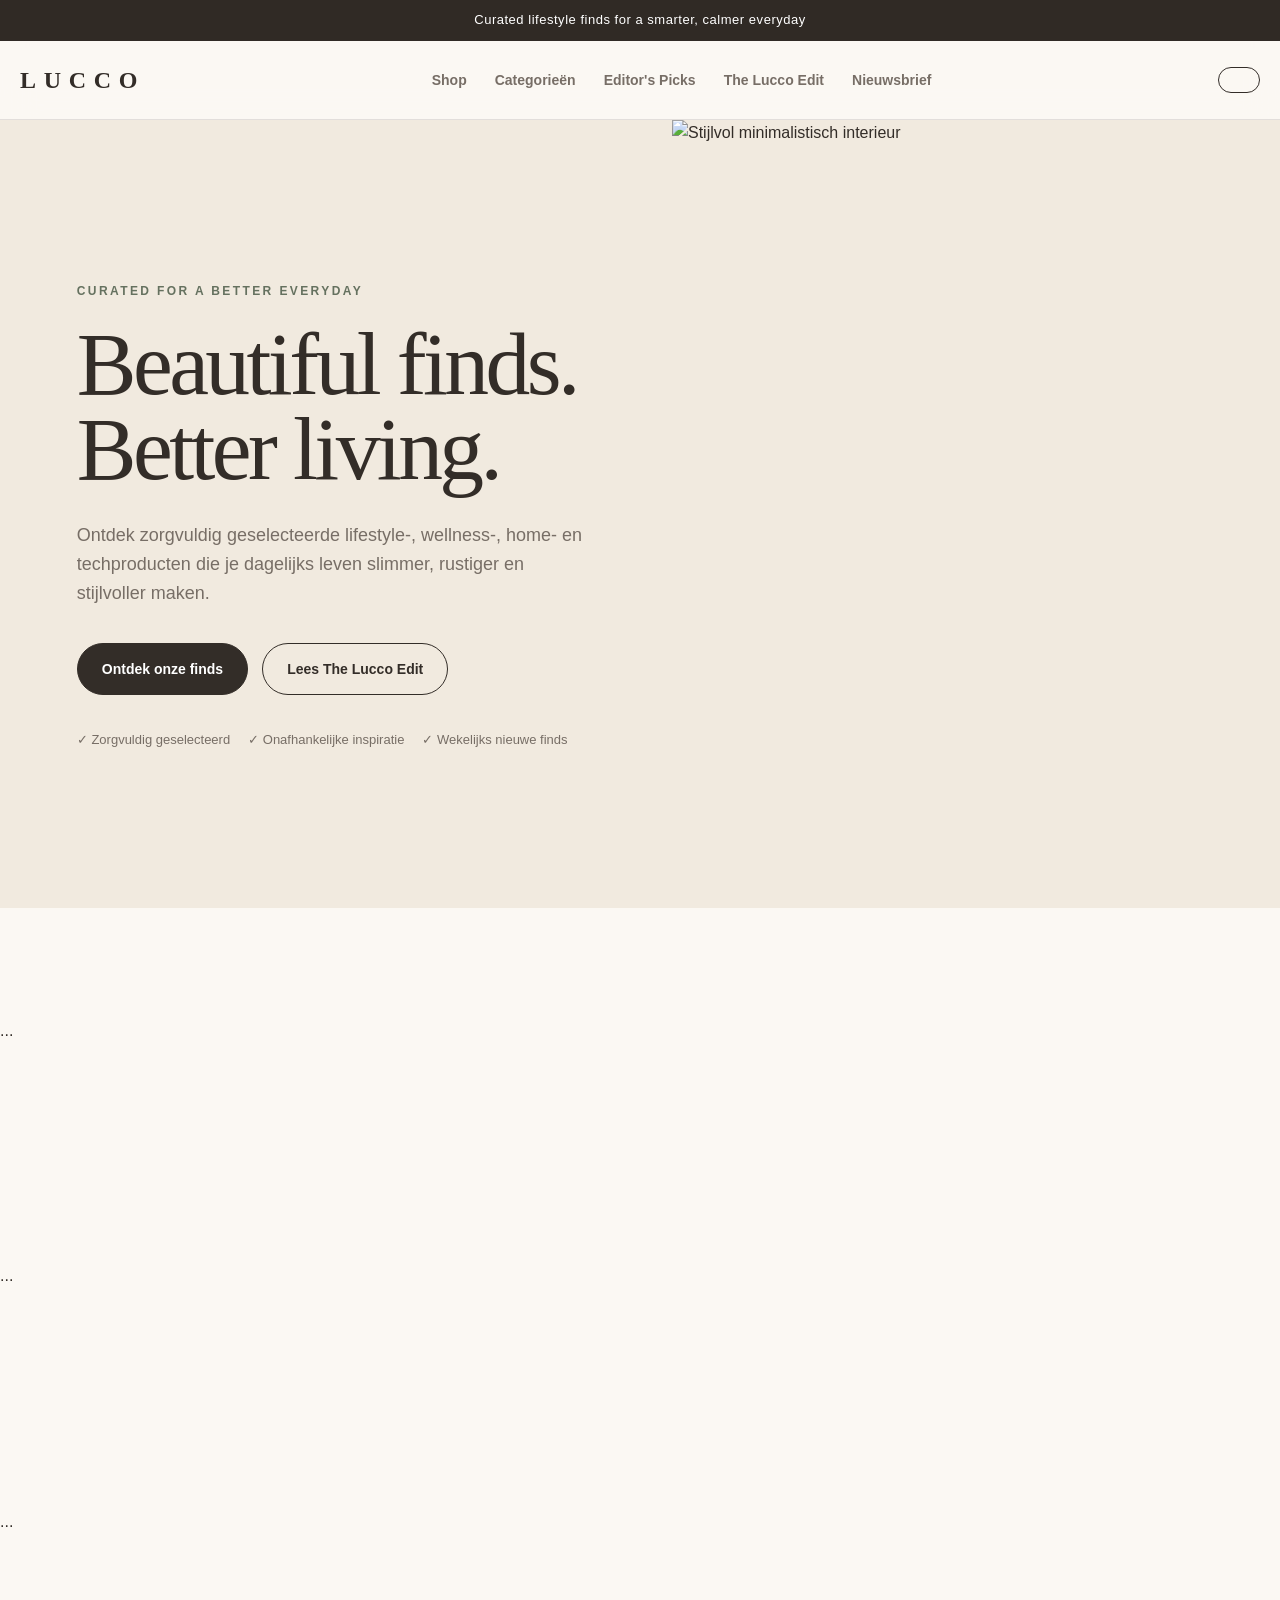
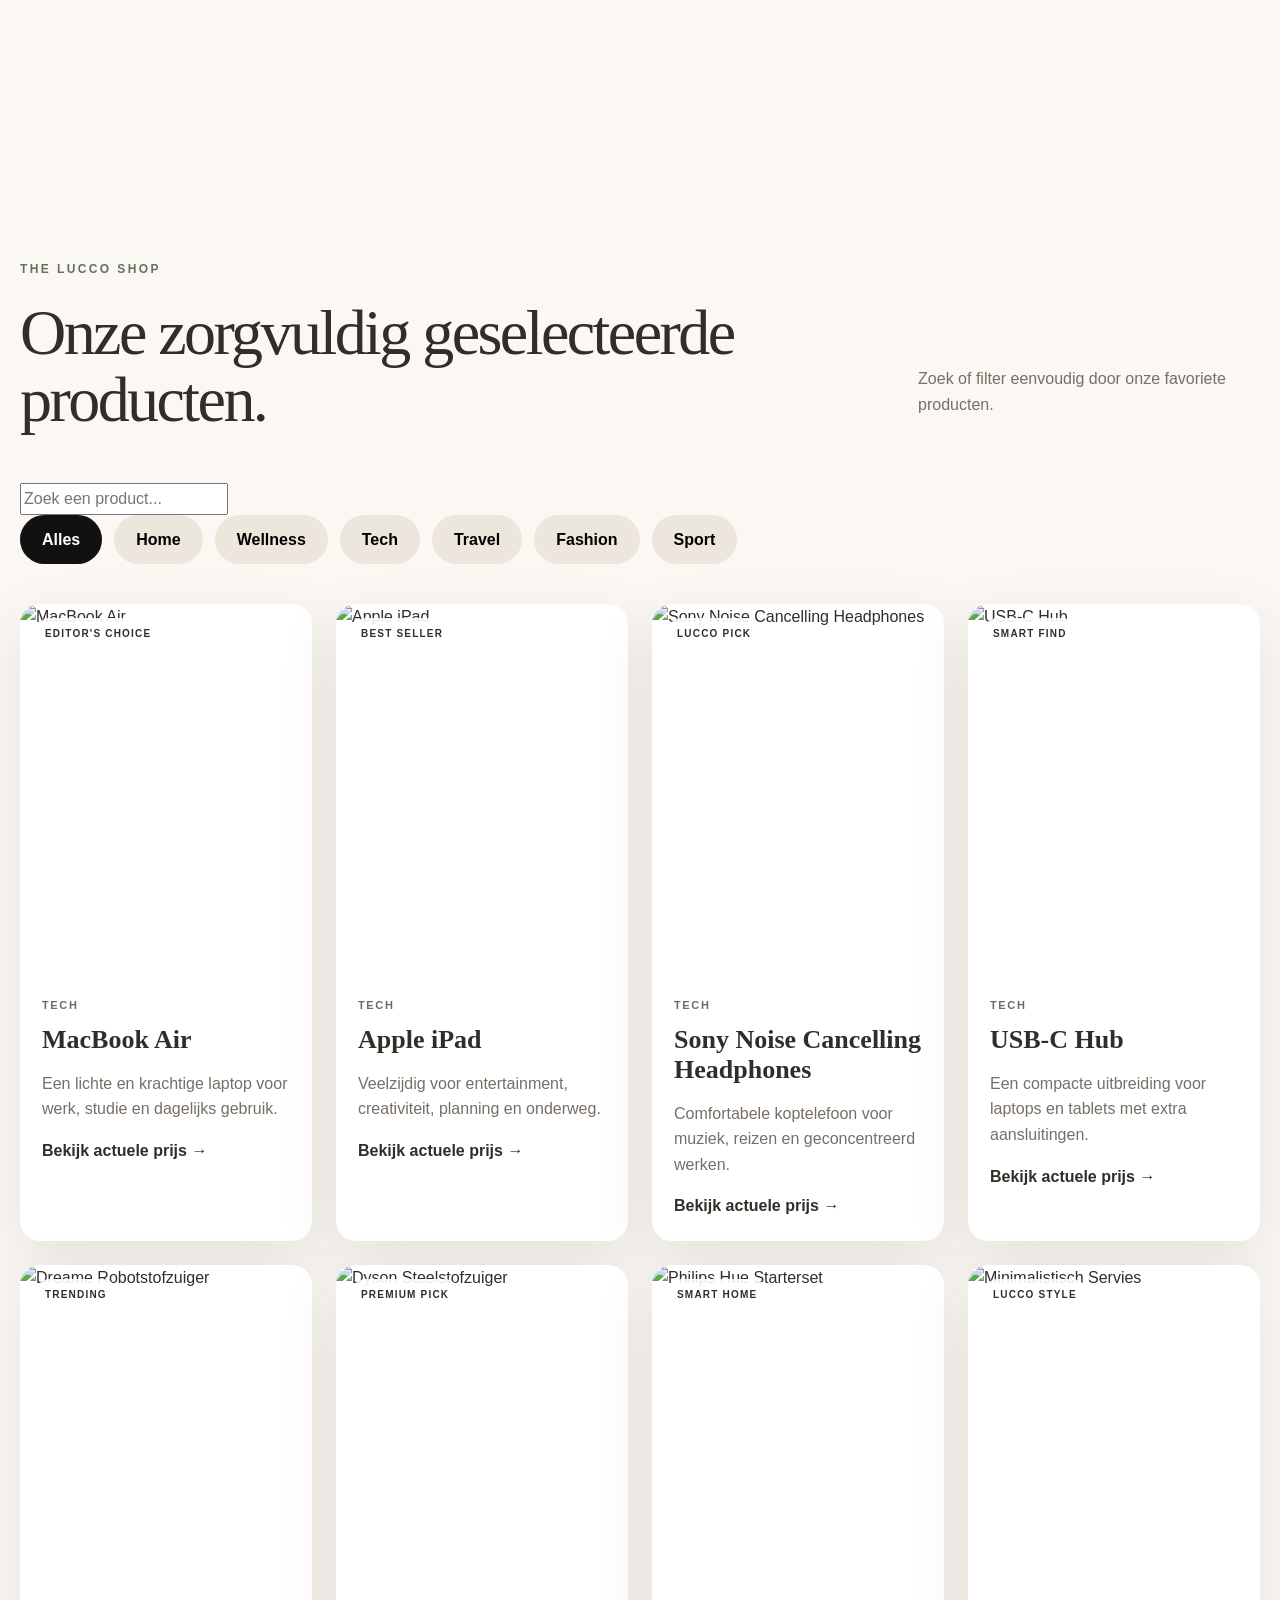
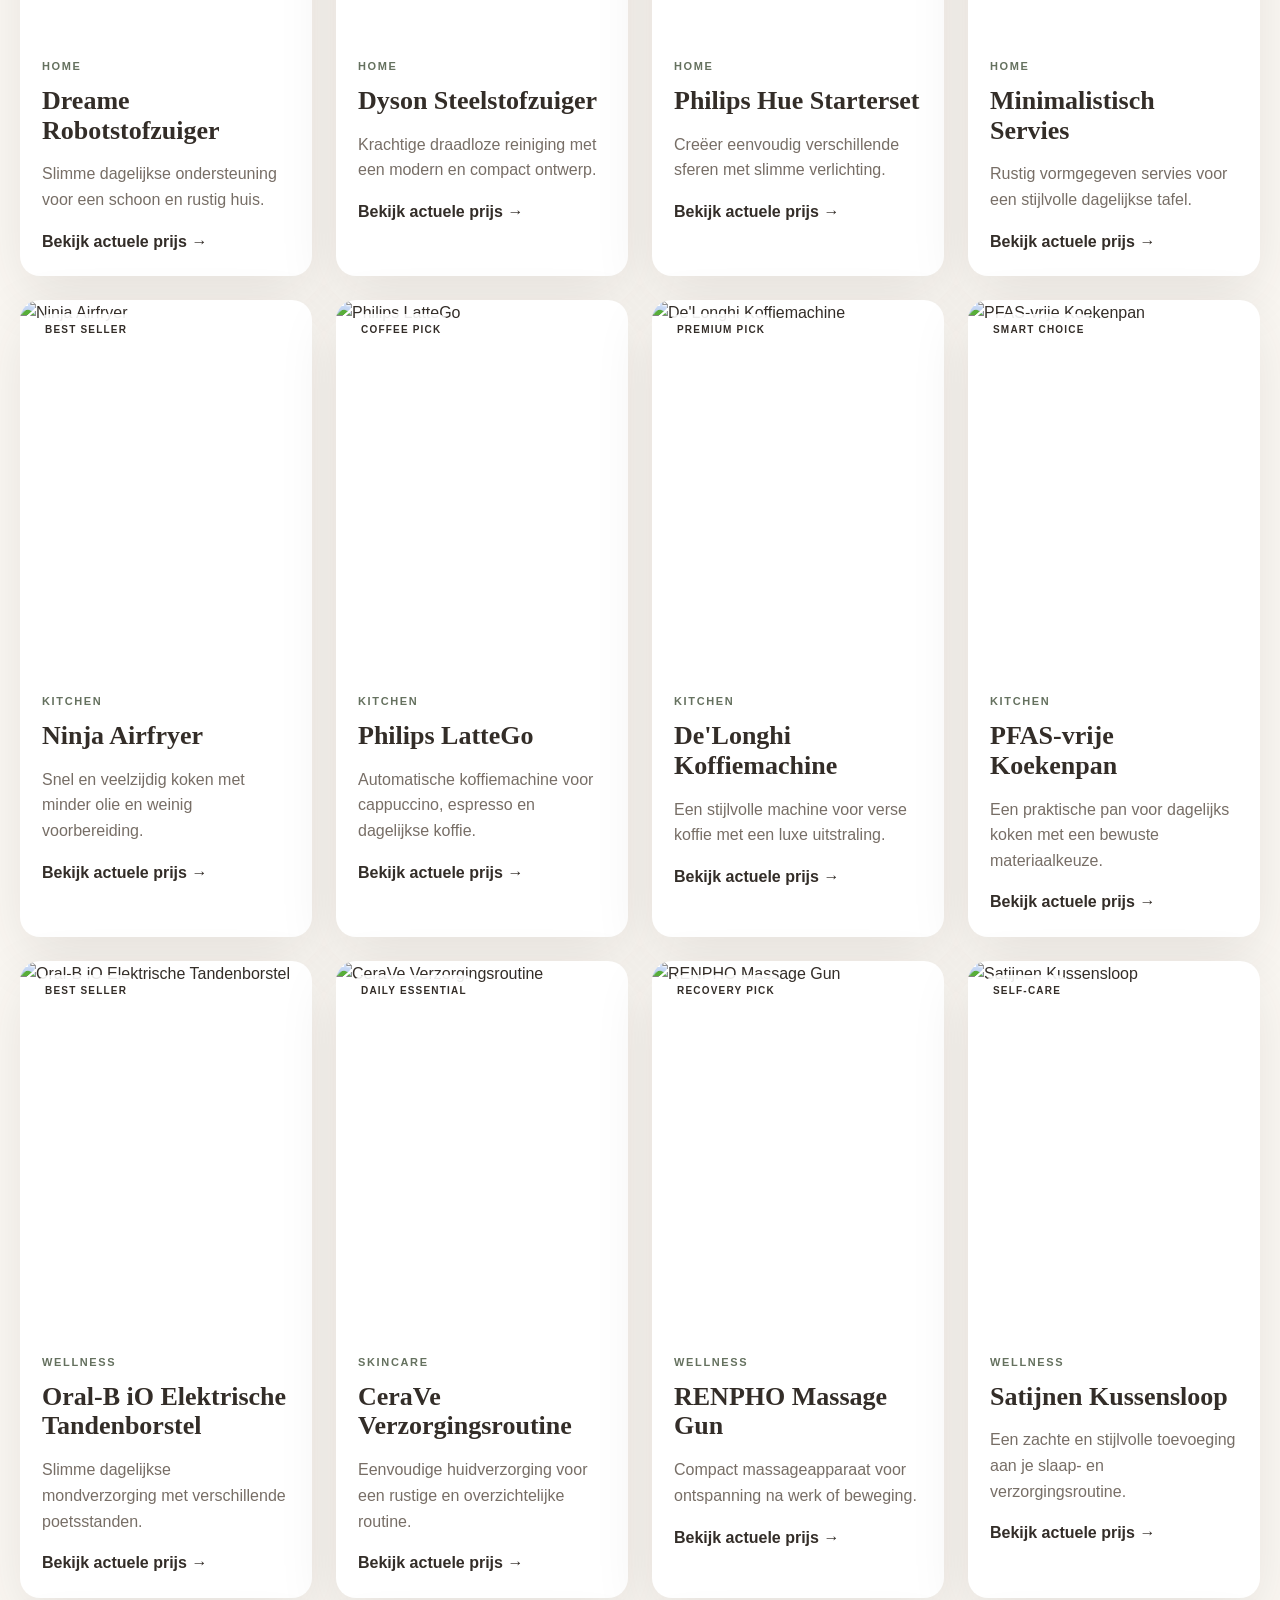
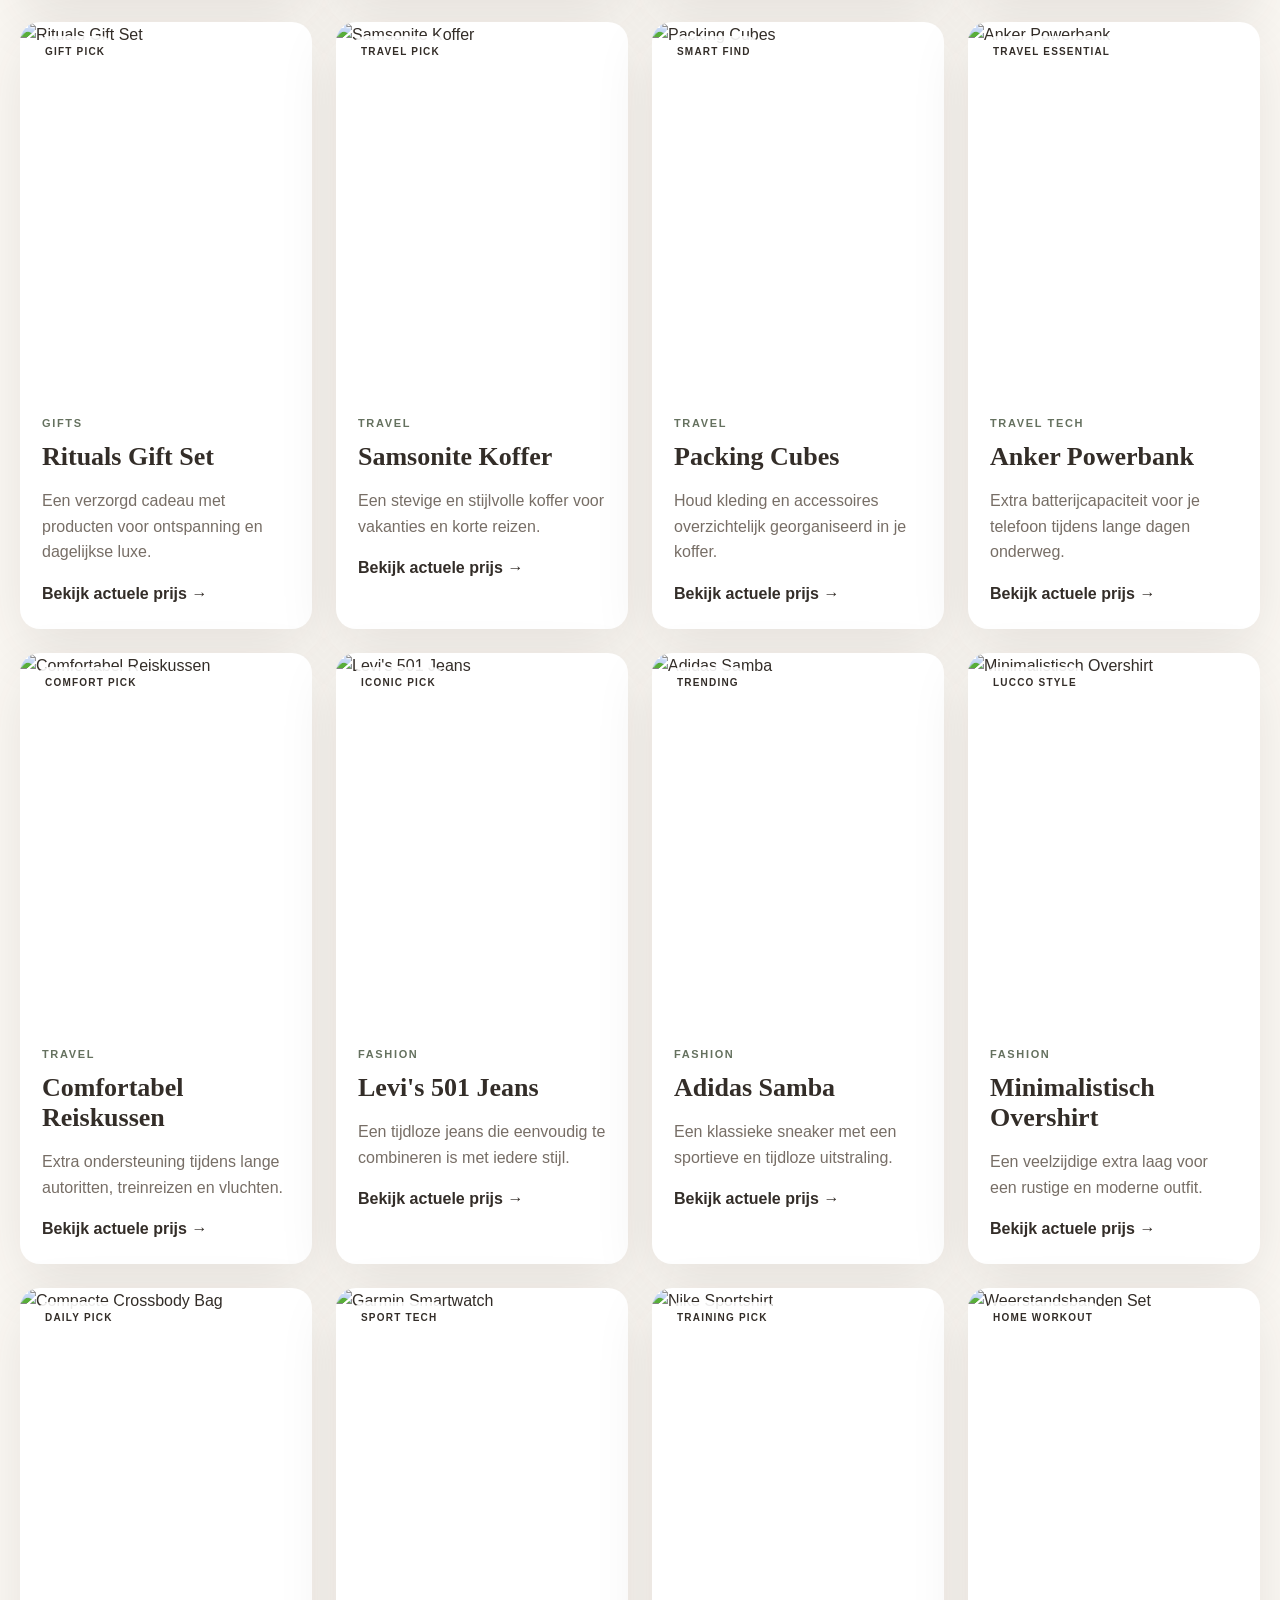
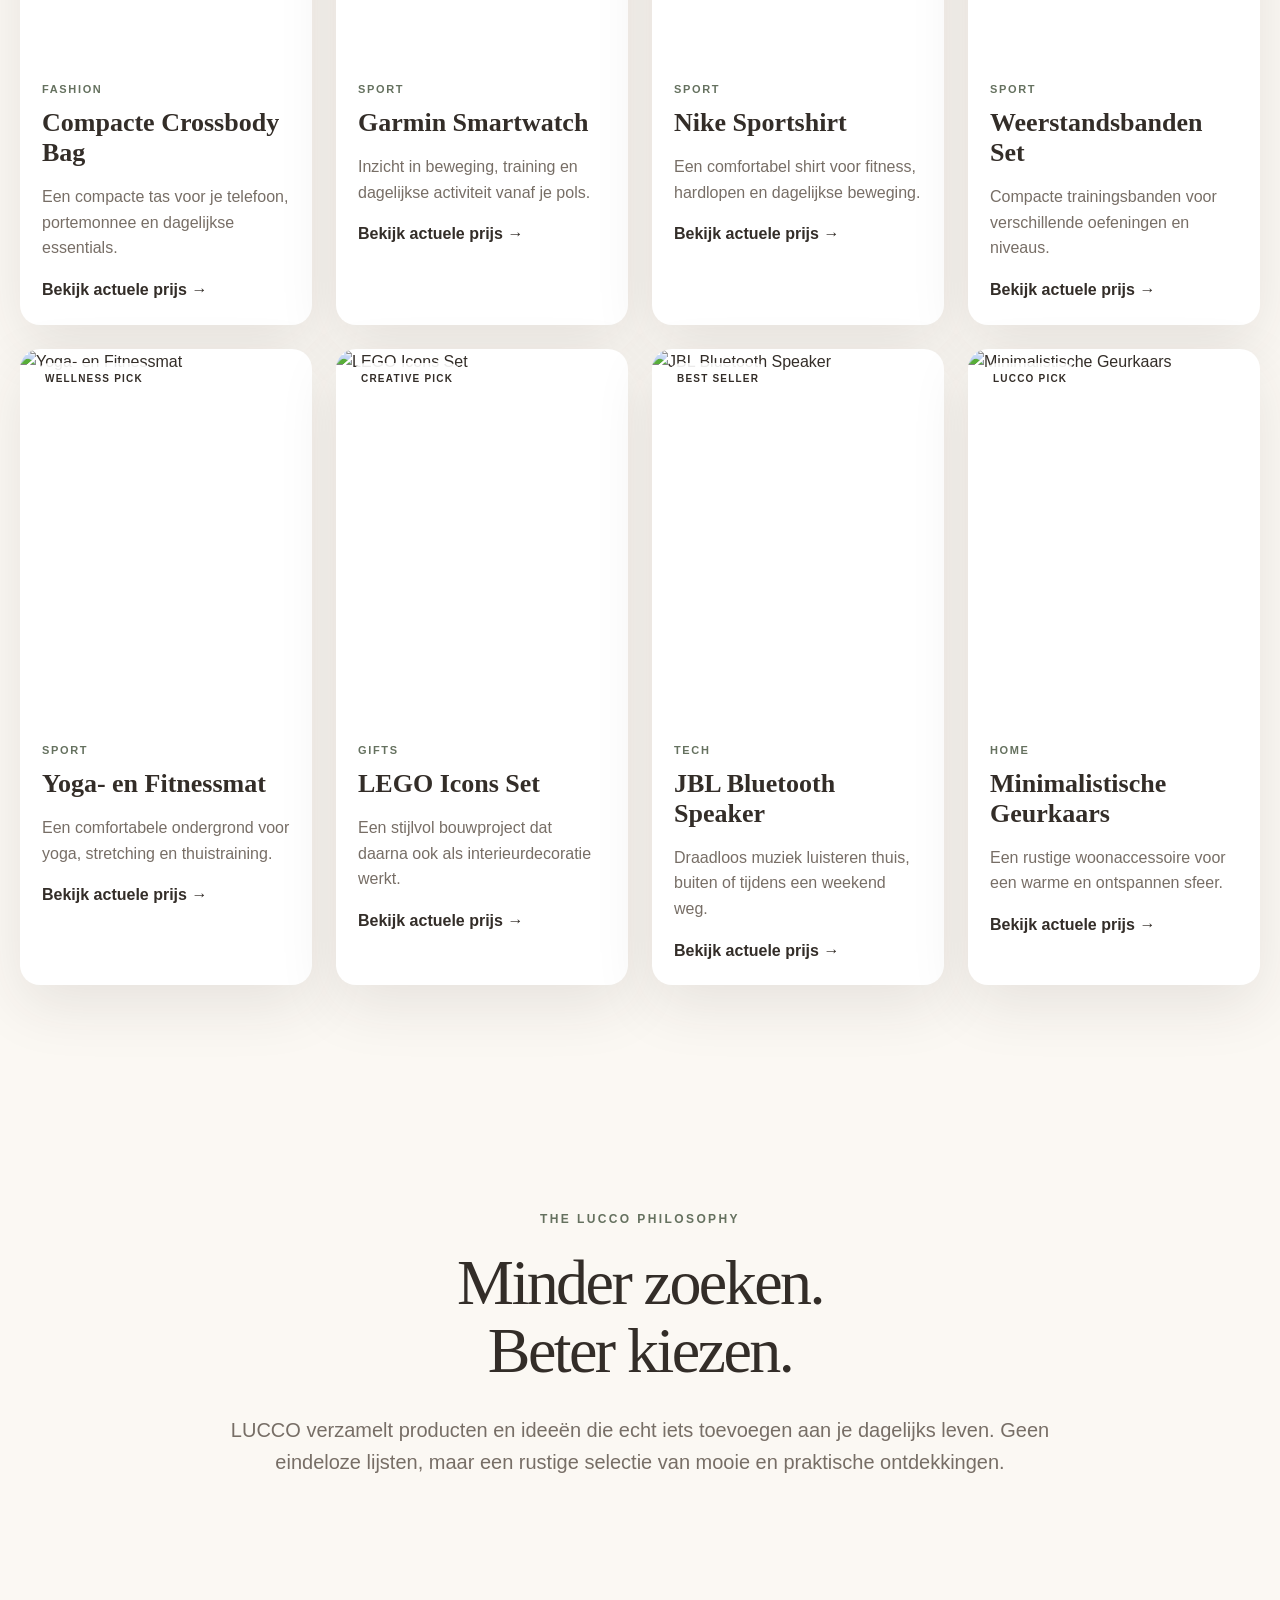
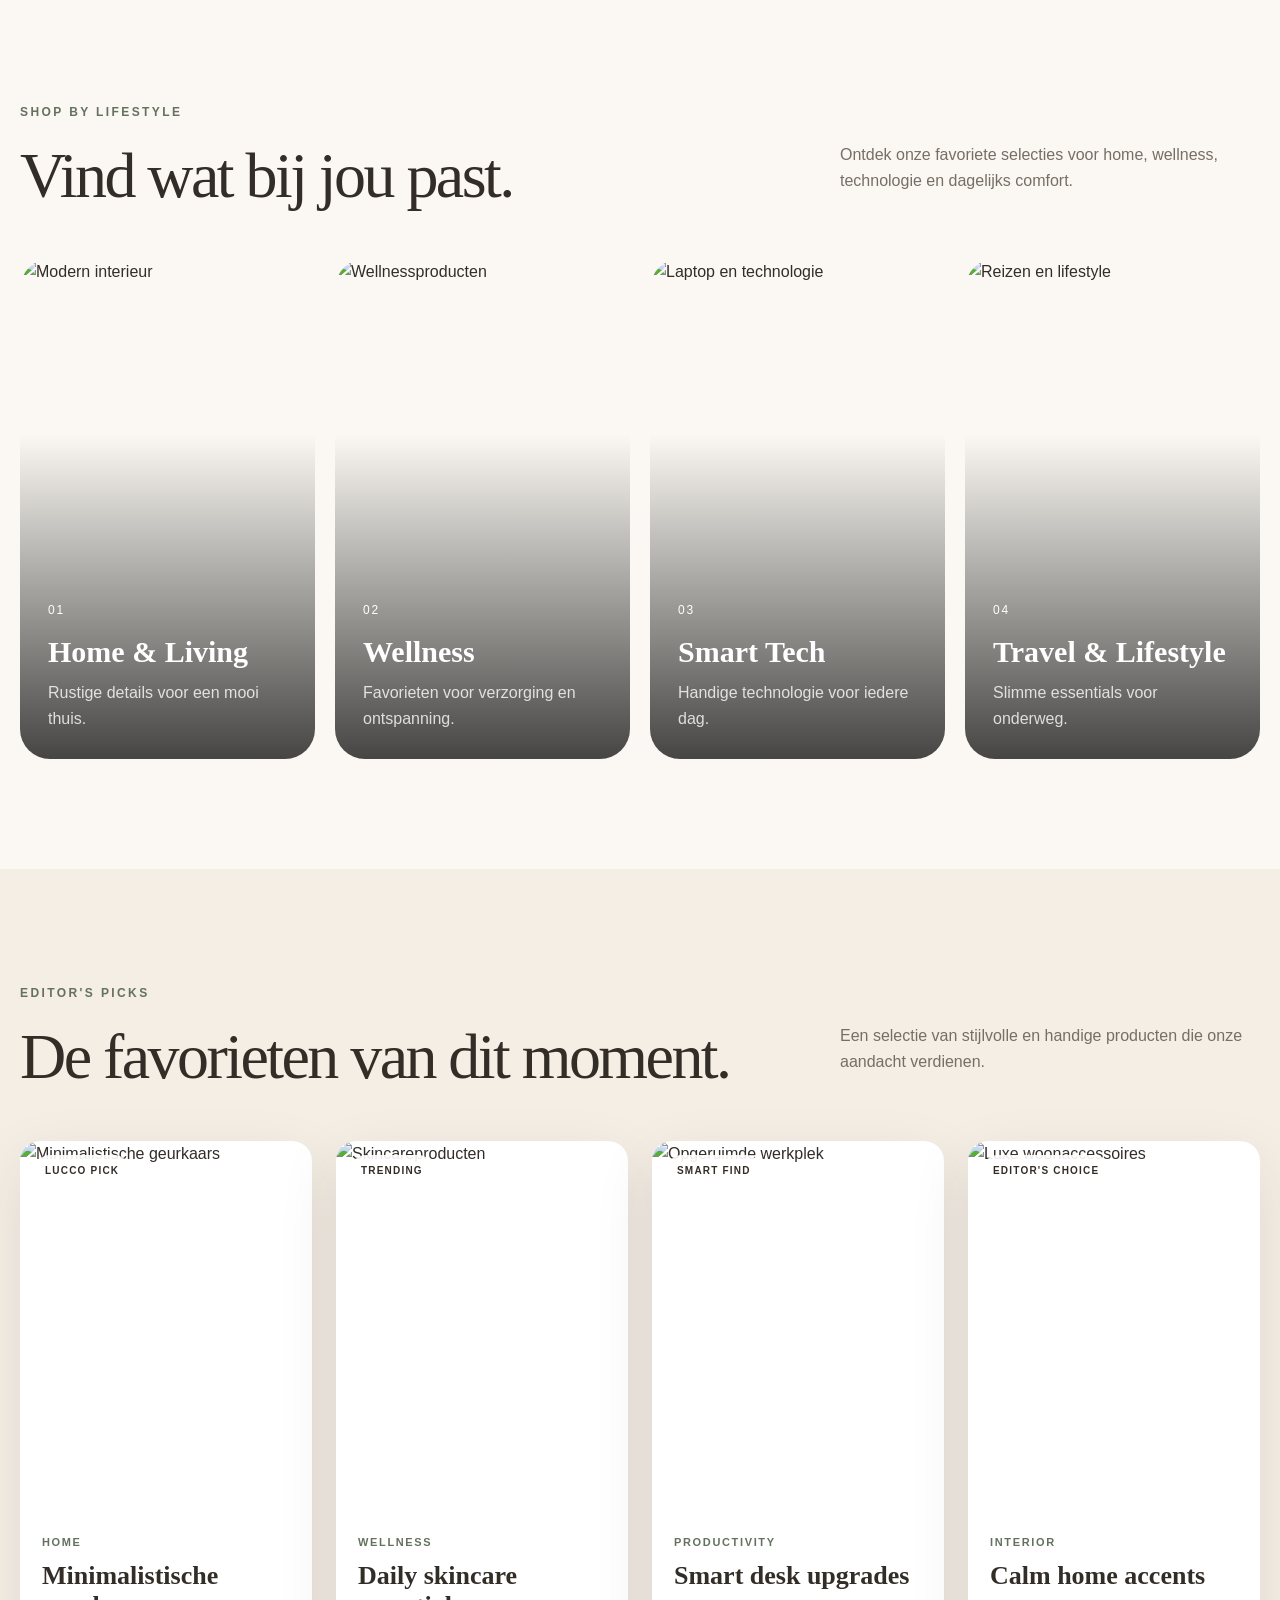
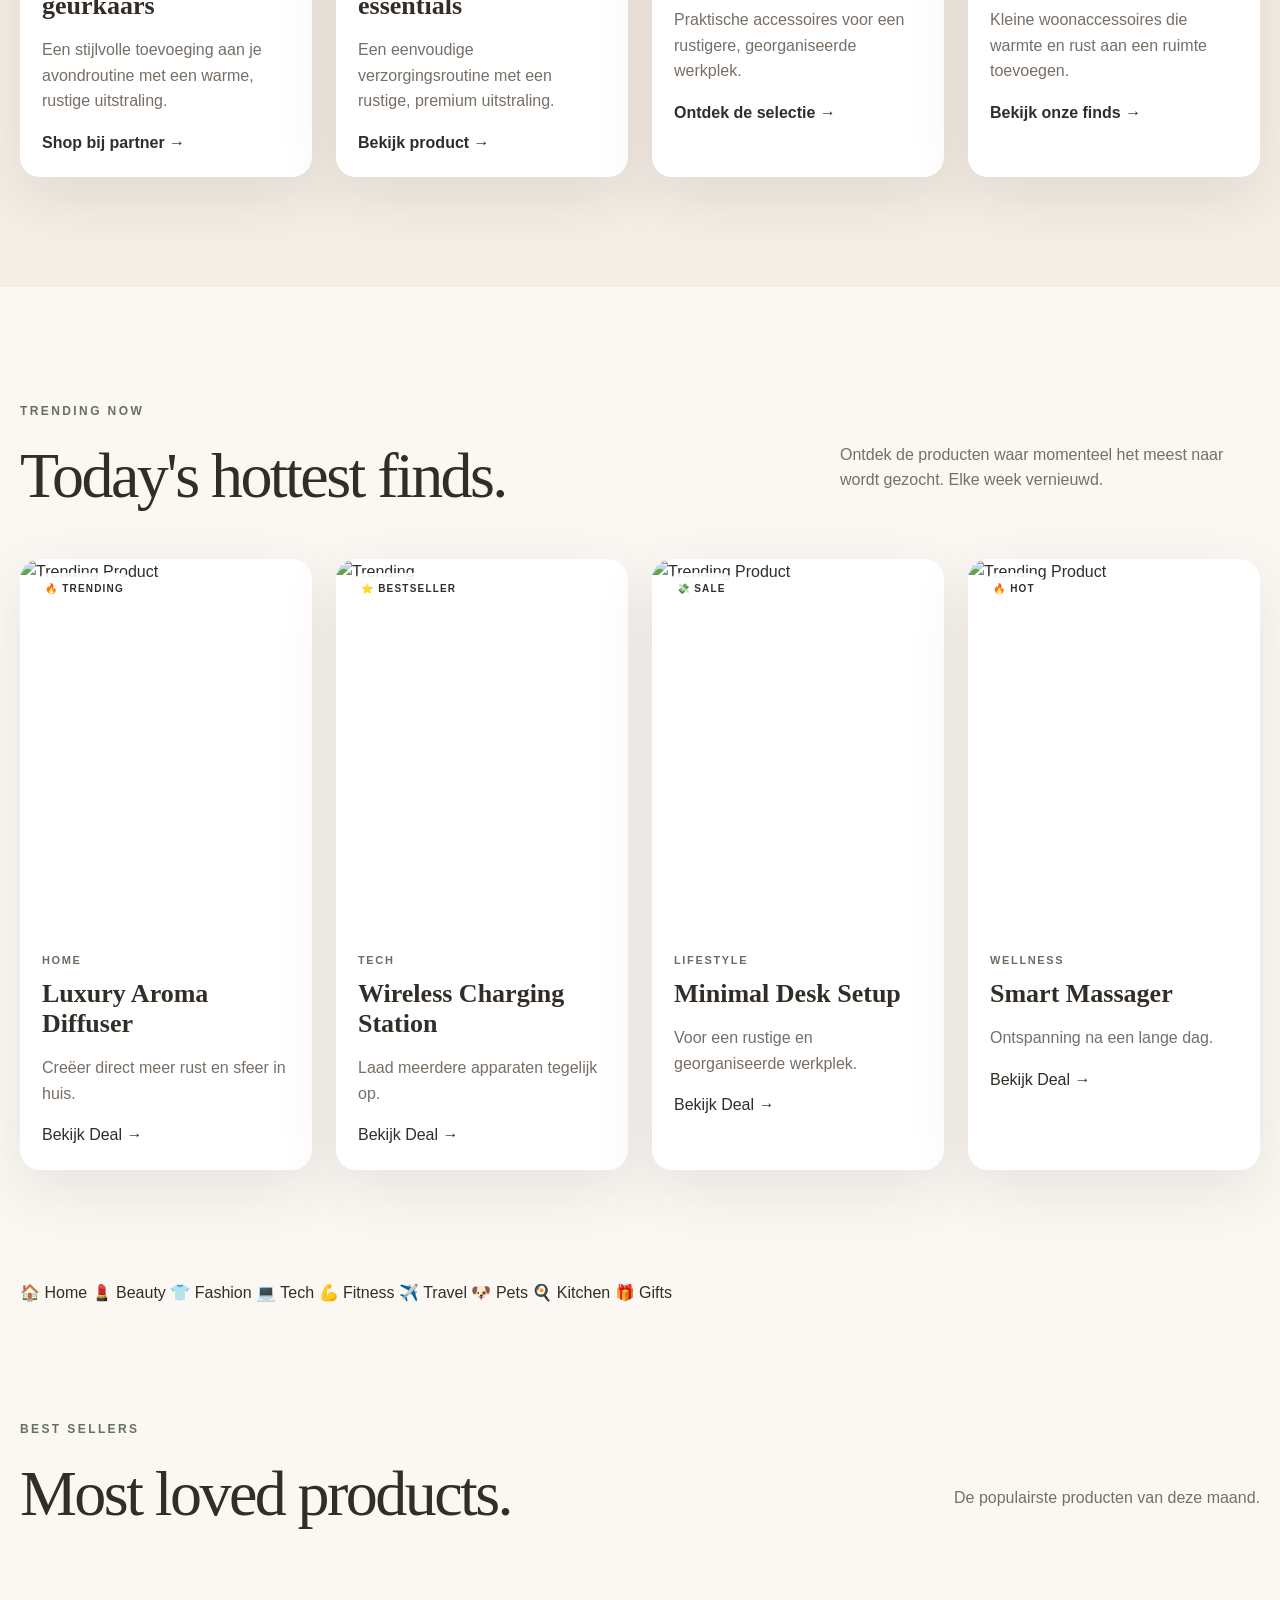
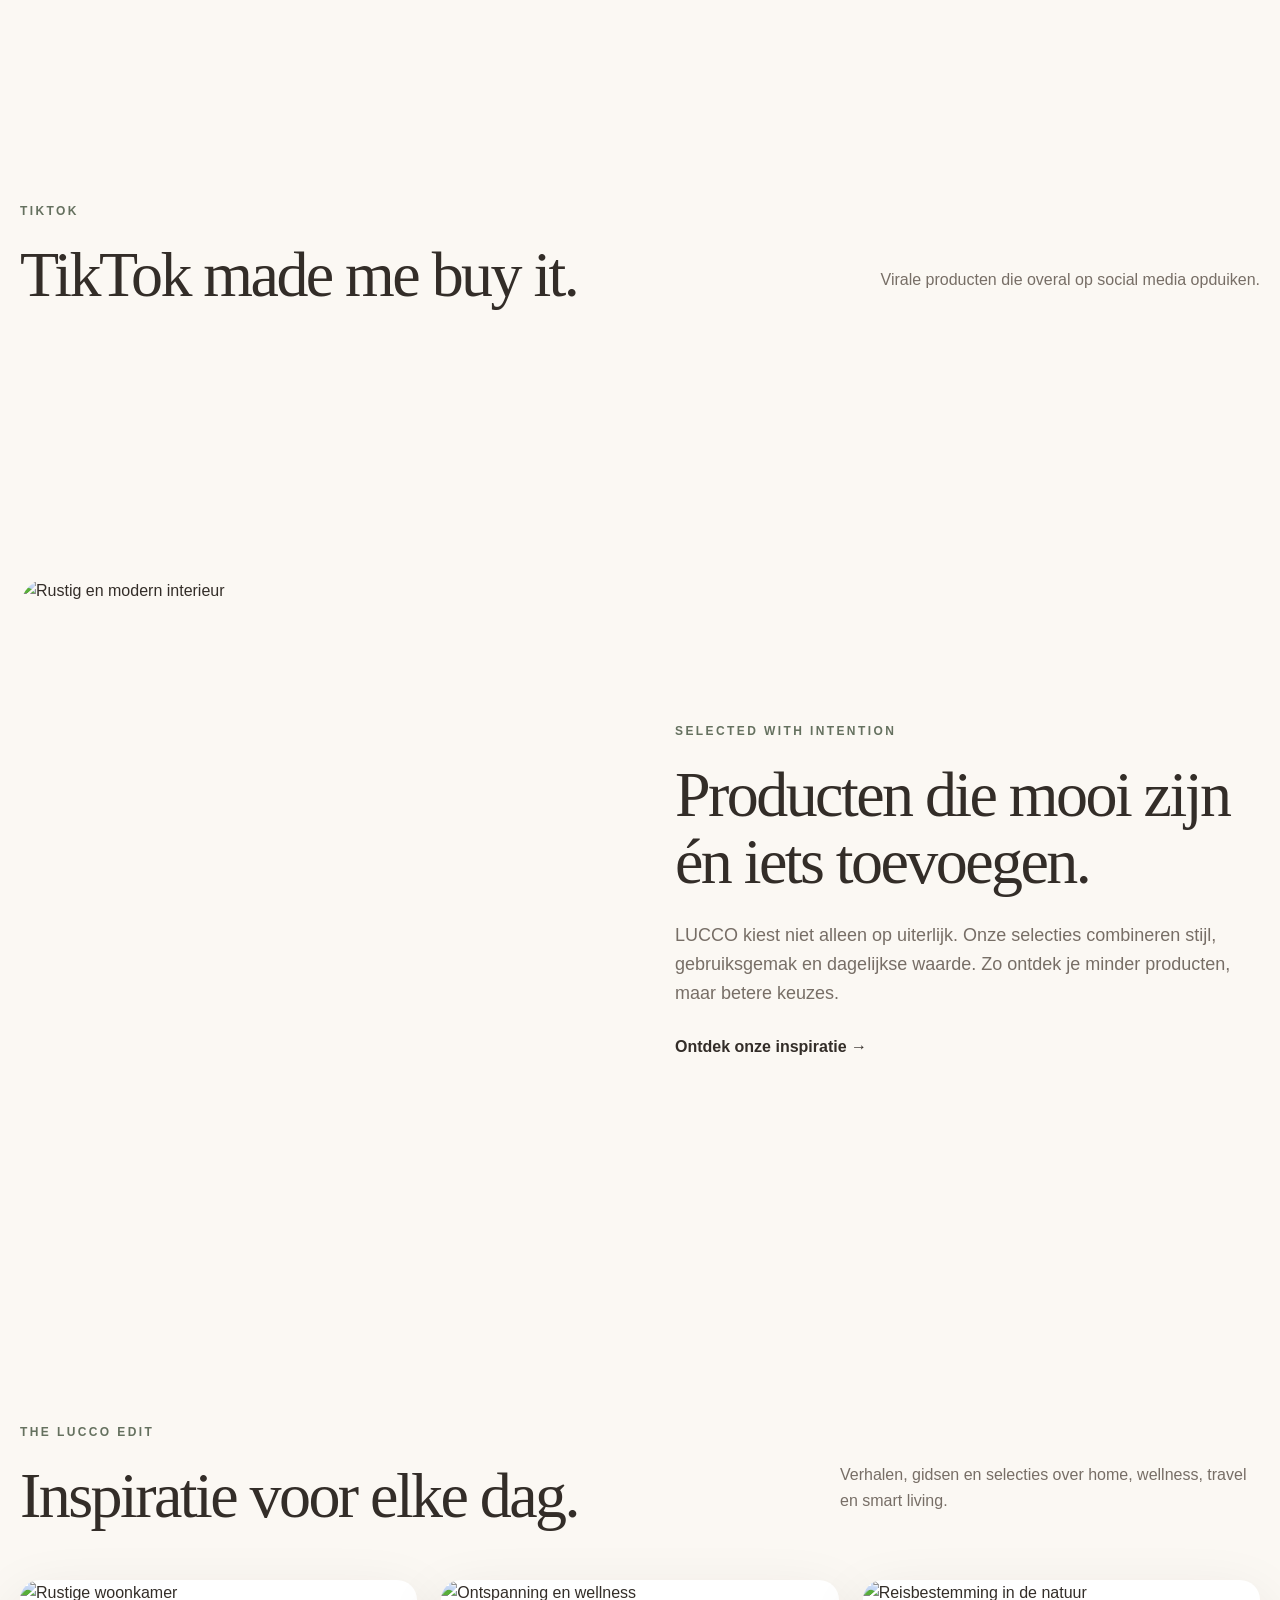
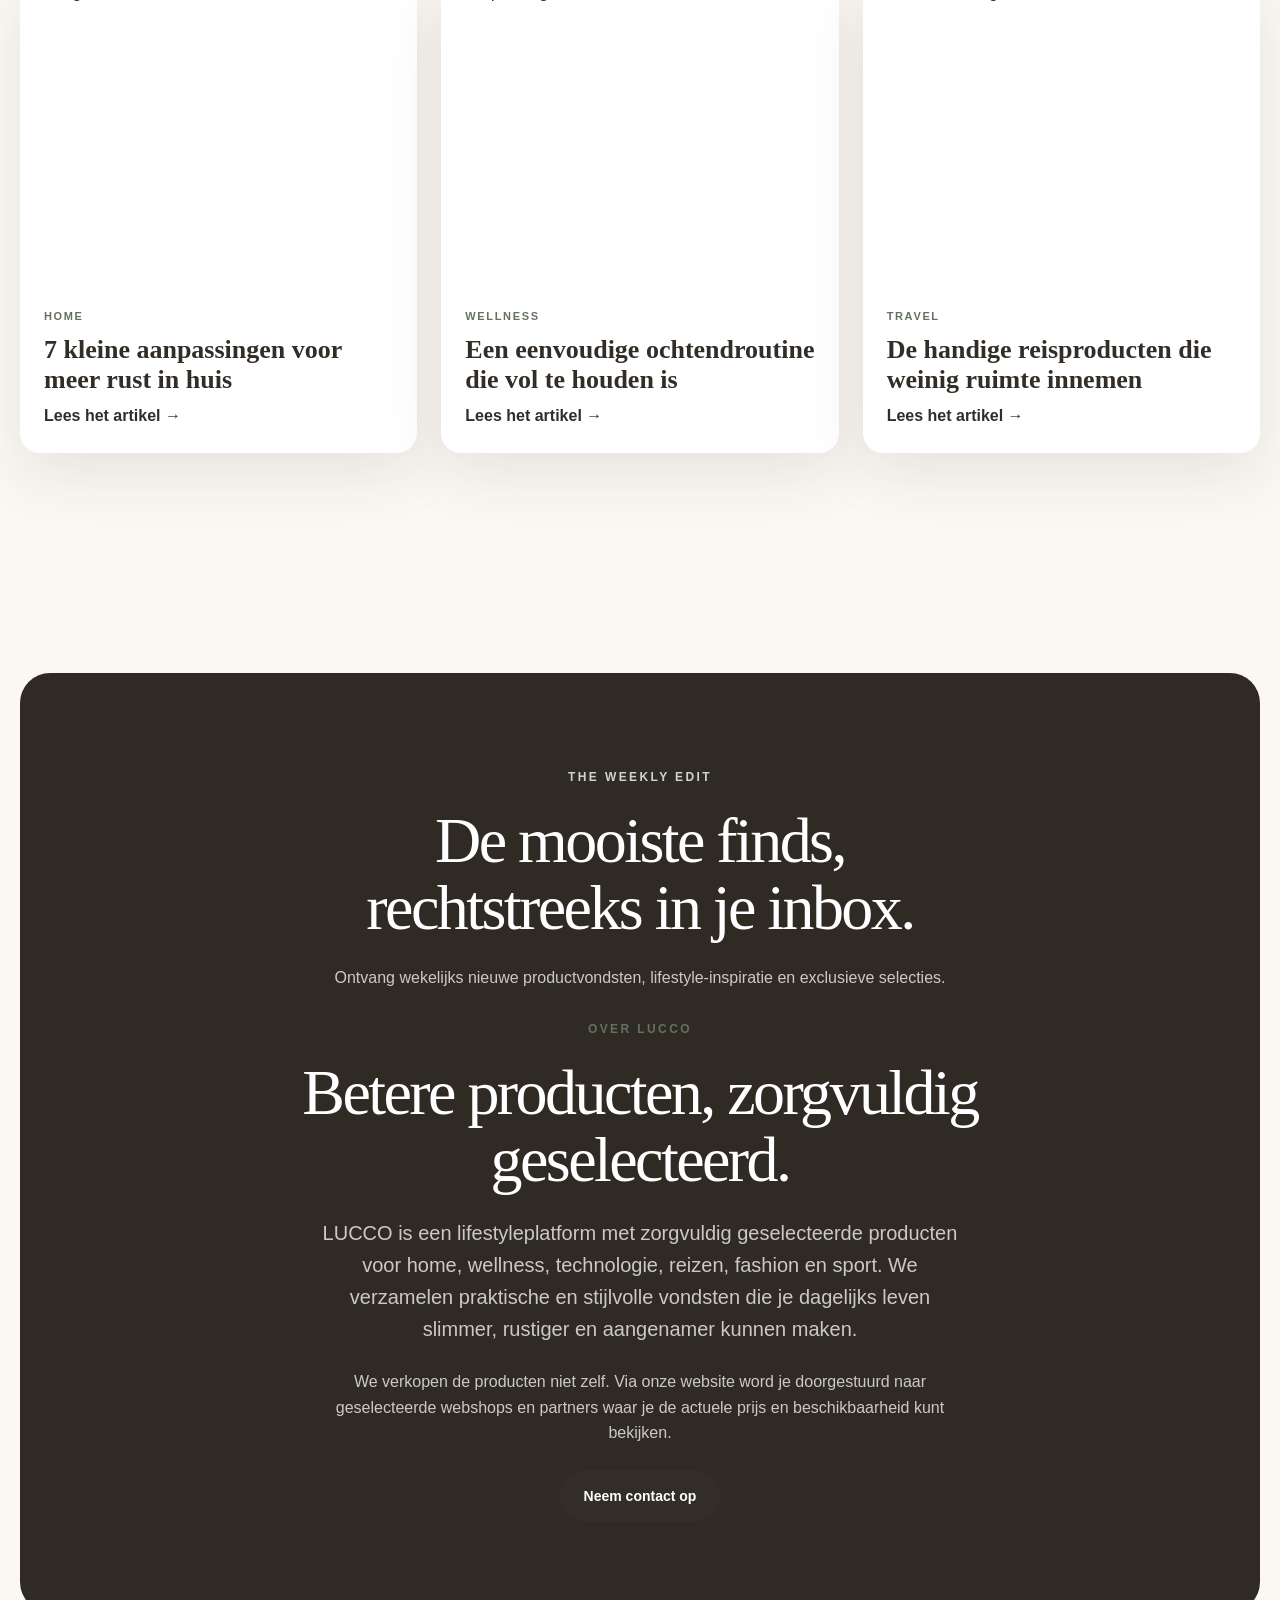
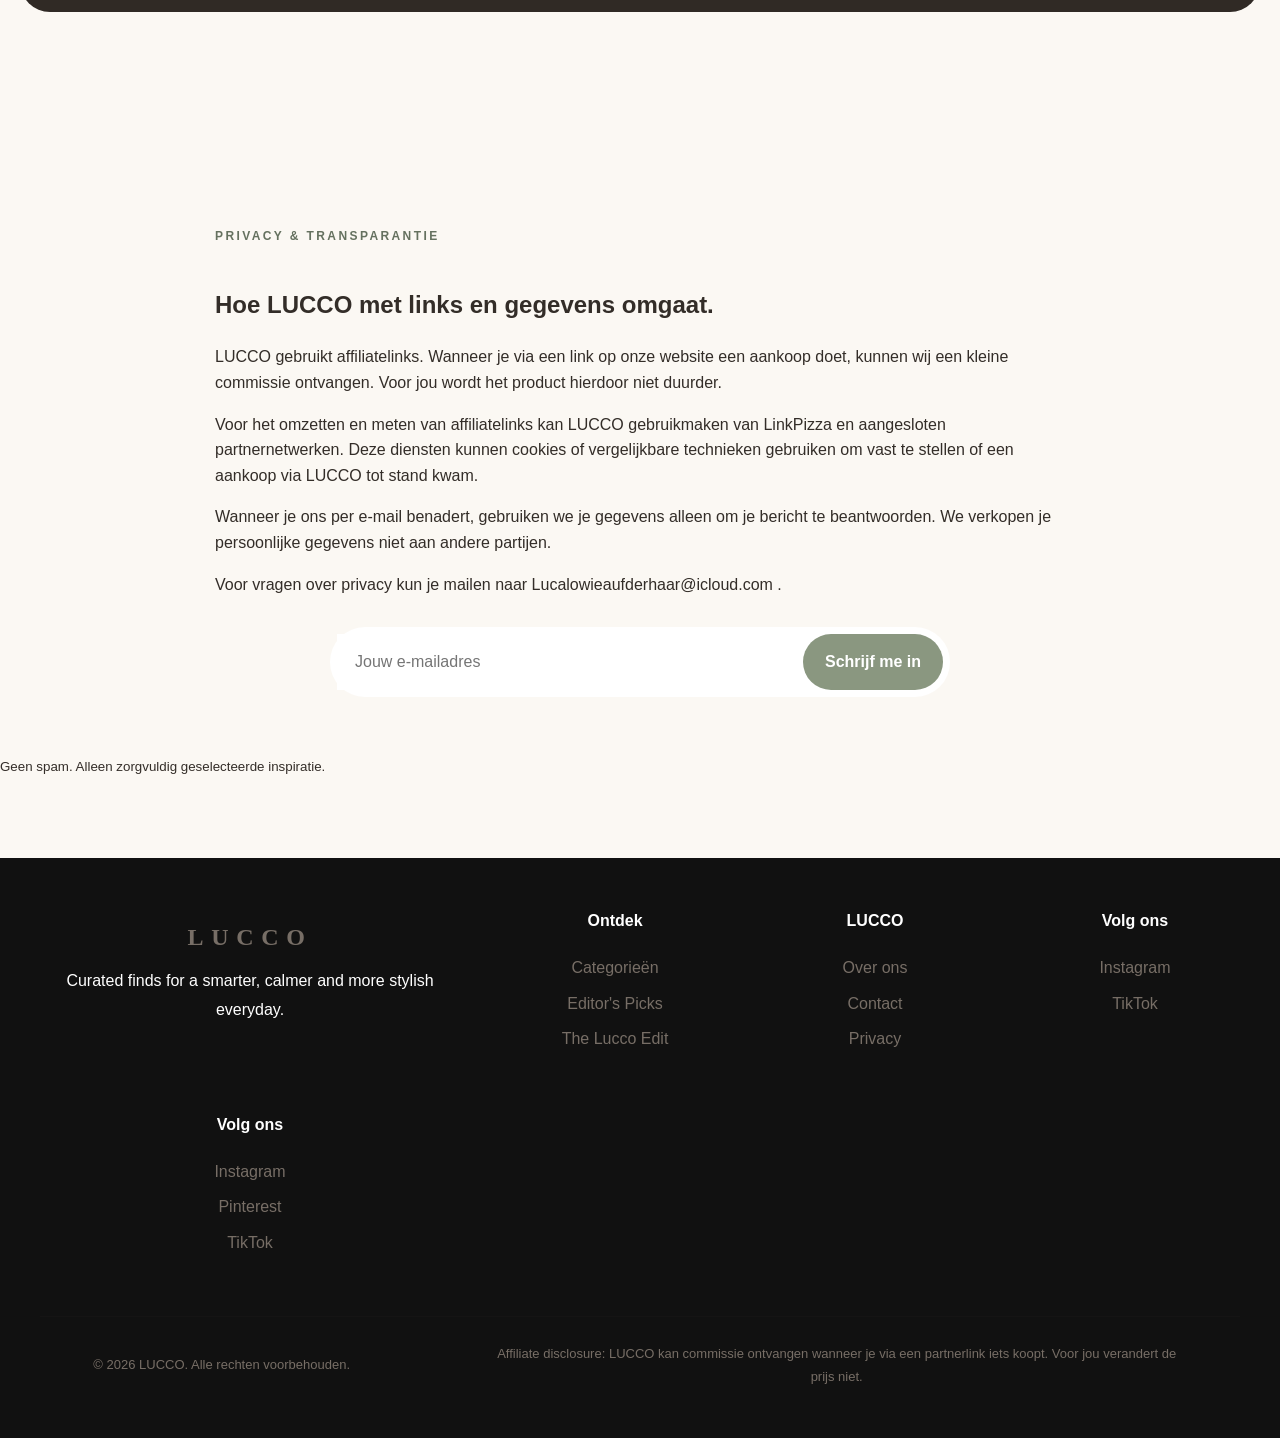
==== commit 5c319d14: "Add trending, categories strip, best sellers and tiktok sections to index.html" ====
--- a/index.html
+++ b/index.html
@@ -394,6 +394,299 @@
       </div>
     </section>
 
+<!-- ========================= -->
+<!-- TRENDING DEALS -->
+<!-- ========================= -->
+
+<section class="section" id="trending">
+
+<div class="container">
+
+<div class="section-heading">
+
+<div>
+
+<span class="eyebrow">TRENDING NOW</span>
+
+<h2>Today's hottest finds.</h2>
+
+</div>
+
+<p>
+Ontdek de producten waar momenteel het meest naar wordt gezocht.
+Elke week vernieuwd.
+</p>
+
+</div>
+
+<div class="product-grid">
+
+<!-- CARD -->
+
+<article class="product-card">
+
+<div class="product-image">
+
+<span class="product-label">
+🔥 TRENDING
+</span>
+
+<img src="images/trending1.jpg" alt="Trending Product">
+
+</div>
+
+<div class="product-content">
+
+<span class="product-category">
+HOME
+</span>
+
+<h3>Luxury Aroma Diffuser</h3>
+
+<p>
+Creëer direct meer rust en sfeer in huis.
+</p>
+
+<a href="#">
+Bekijk Deal →
+</a>
+
+</div>
+
+</article>
+
+<article class="product-card">
+
+<div class="product-image">
+
+<span class="product-label">
+⭐ BESTSELLER
+</span>
+
+<img src="images/trending2.jpg" alt="Trending">
+
+</div>
+
+<div class="product-content">
+
+<span class="product-category">
+TECH
+</span>
+
+<h3>Wireless Charging Station</h3>
+
+<p>
+
+Laad meerdere apparaten tegelijk op.
+
+</p>
+
+<a href="#">
+Bekijk Deal →
+</a>
+
+</div>
+
+</article>
+
+<article class="product-card">
+
+<div class="product-image">
+
+<span class="product-label">
+
+💸 SALE
+
+</span>
+
+<img src="images/trending3.jpg" alt="Trending Product">
+
+</div>
+
+<div class="product-content">
+
+<span class="product-category">
+
+LIFESTYLE
+
+</span>
+
+<h3>Minimal Desk Setup</h3>
+
+<p>
+
+Voor een rustige en georganiseerde werkplek.
+
+</p>
+
+<a href="#">
+Bekijk Deal →
+</a>
+
+</div>
+
+</article>
+
+<article class="product-card">
+
+<div class="product-image">
+
+<span class="product-label">
+
+🔥 HOT
+
+</span>
+
+<img src="images/trending4.jpg" alt="Trending Product">
+
+</div>
+
+<div class="product-content">
+
+<span class="product-category">
+
+WELLNESS
+
+</span>
+
+<h3>Smart Massager</h3>
+
+<p>
+
+Ontspanning na een lange dag.
+
+</p>
+
+<a href="#">
+Bekijk Deal →
+</a>
+
+</div>
+
+</article>
+
+</div>
+
+</div>
+
+</section>
+
+<!-- ========================= -->
+<!-- CATEGORY STRIP -->
+<!-- ========================= -->
+
+<section class="categories-strip">
+
+<div class="container">
+
+<a href="#">🏠 Home</a>
+
+<a href="#">💄 Beauty</a>
+
+<a href="#">👕 Fashion</a>
+
+<a href="#">💻 Tech</a>
+
+<a href="#">💪 Fitness</a>
+
+<a href="#">✈️ Travel</a>
+
+<a href="#">🐶 Pets</a>
+
+<a href="#">🍳 Kitchen</a>
+
+<a href="#">🎁 Gifts</a>
+
+</div>
+
+</section>
+
+<!-- ========================= -->
+<!-- BEST SELLERS -->
+<!-- ========================= -->
+
+<section class="section">
+
+<div class="container">
+
+<div class="section-heading">
+
+<div>
+
+<span class="eyebrow">
+
+BEST SELLERS
+
+</span>
+
+<h2>
+
+Most loved products.
+
+</h2>
+
+</div>
+
+<p>
+
+De populairste producten van deze maand.
+
+</p>
+
+</div>
+
+<div class="product-grid" id="bestSellerGrid">
+
+<!-- hier komen straks automatisch meer producten -->
+
+</div>
+
+</div>
+
+</section>
+
+<!-- ========================= -->
+<!-- TIKTOK -->
+<!-- ========================= -->
+
+<section class="section tiktok-section">
+
+<div class="container">
+
+<div class="section-heading">
+
+<div>
+
+<span class="eyebrow">
+
+TIKTOK
+
+</span>
+
+<h2>
+
+TikTok made me buy it.
+
+</h2>
+
+</div>
+
+<p>
+
+Virale producten die overal op social media opduiken.
+
+</p>
+
+</div>
+
+<div class="product-grid" id="tiktokGrid">
+
+</div>
+
+</div>
+
+</section>
+
     <section class="editorial-section">
       <div class="container editorial-grid">
 
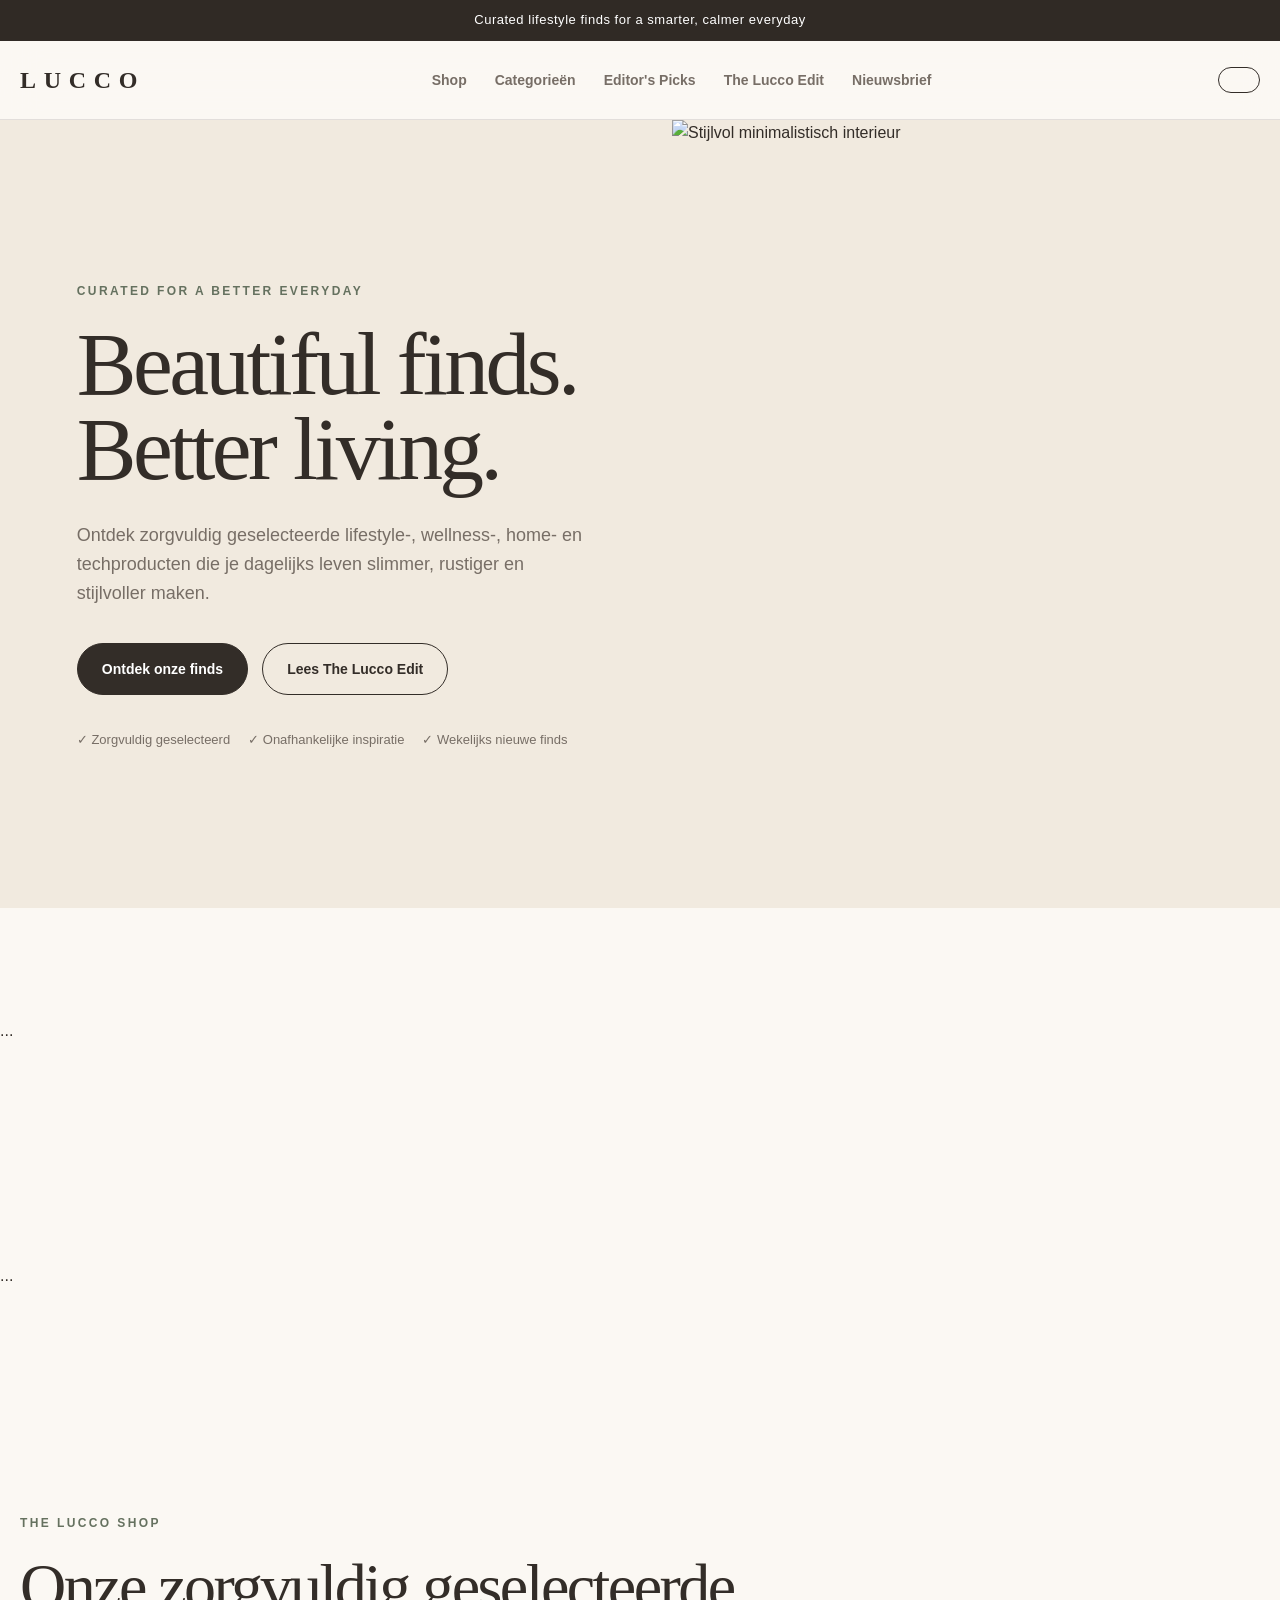
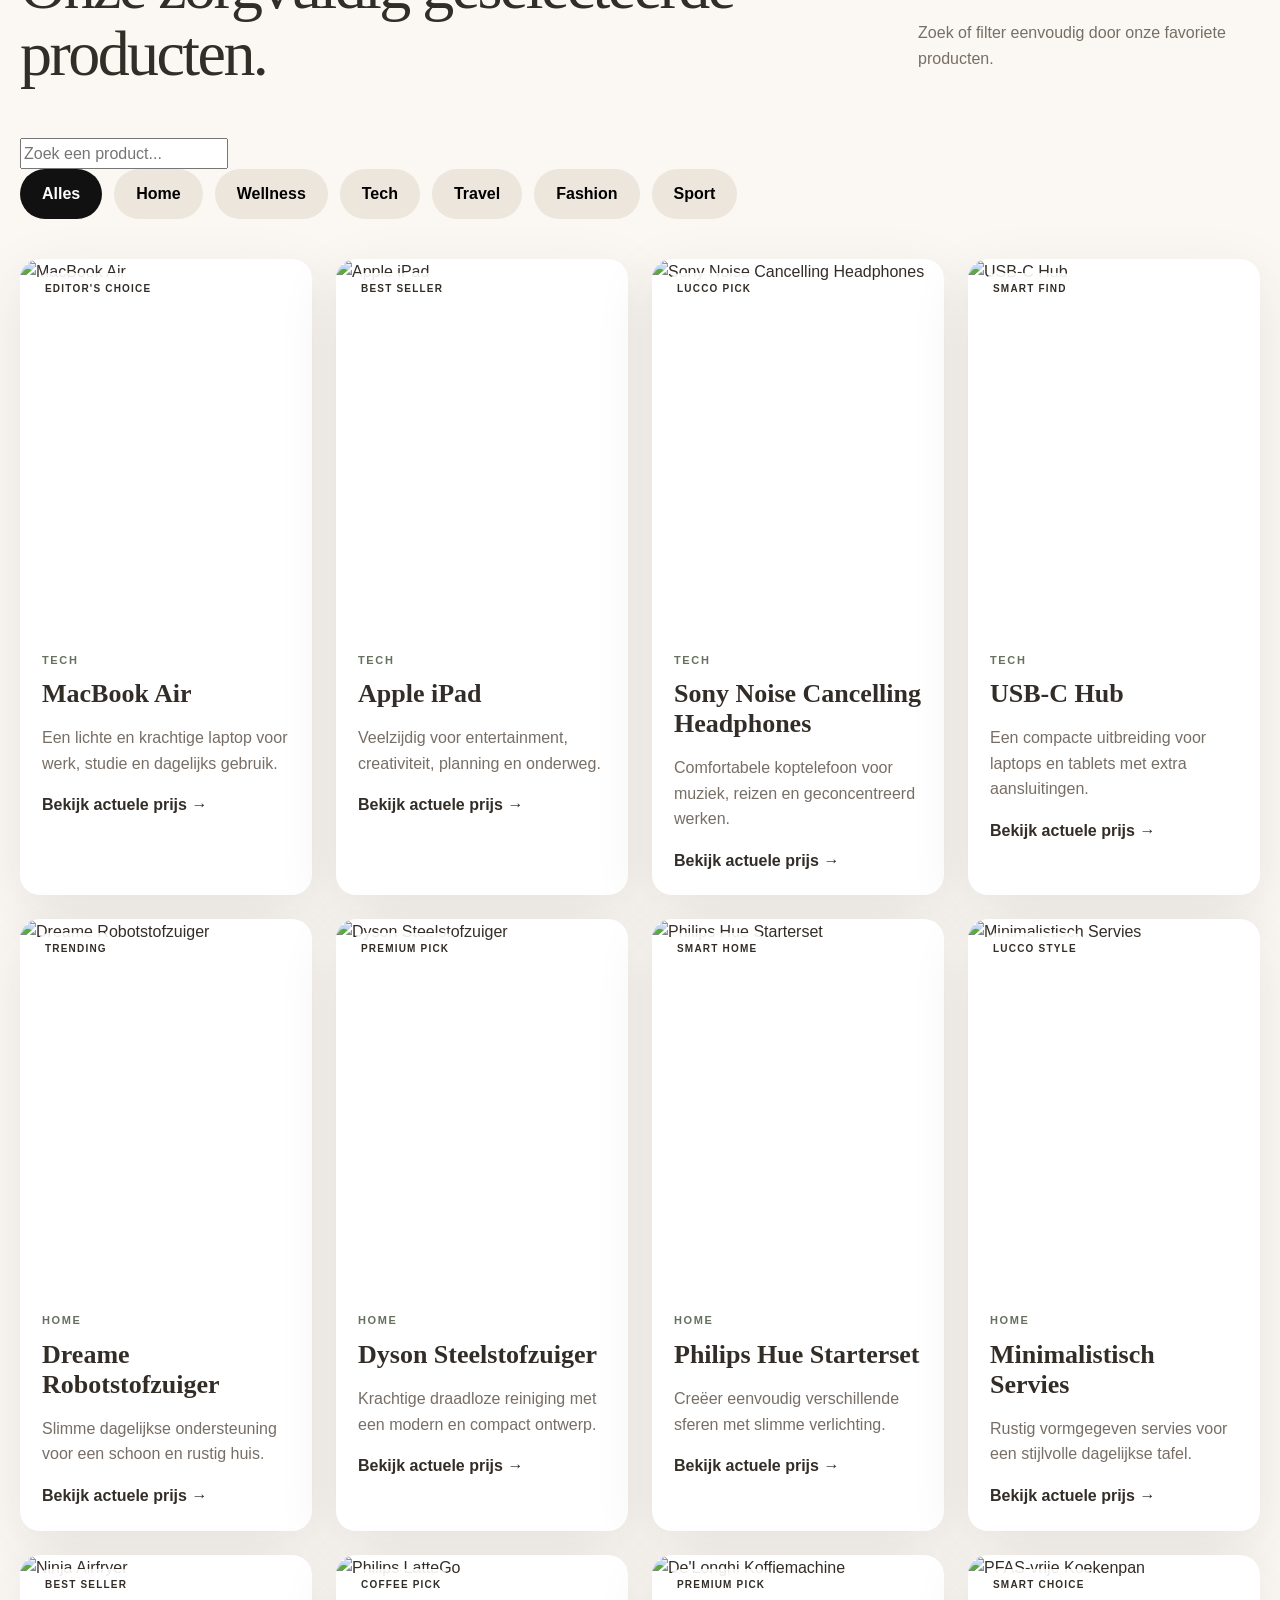
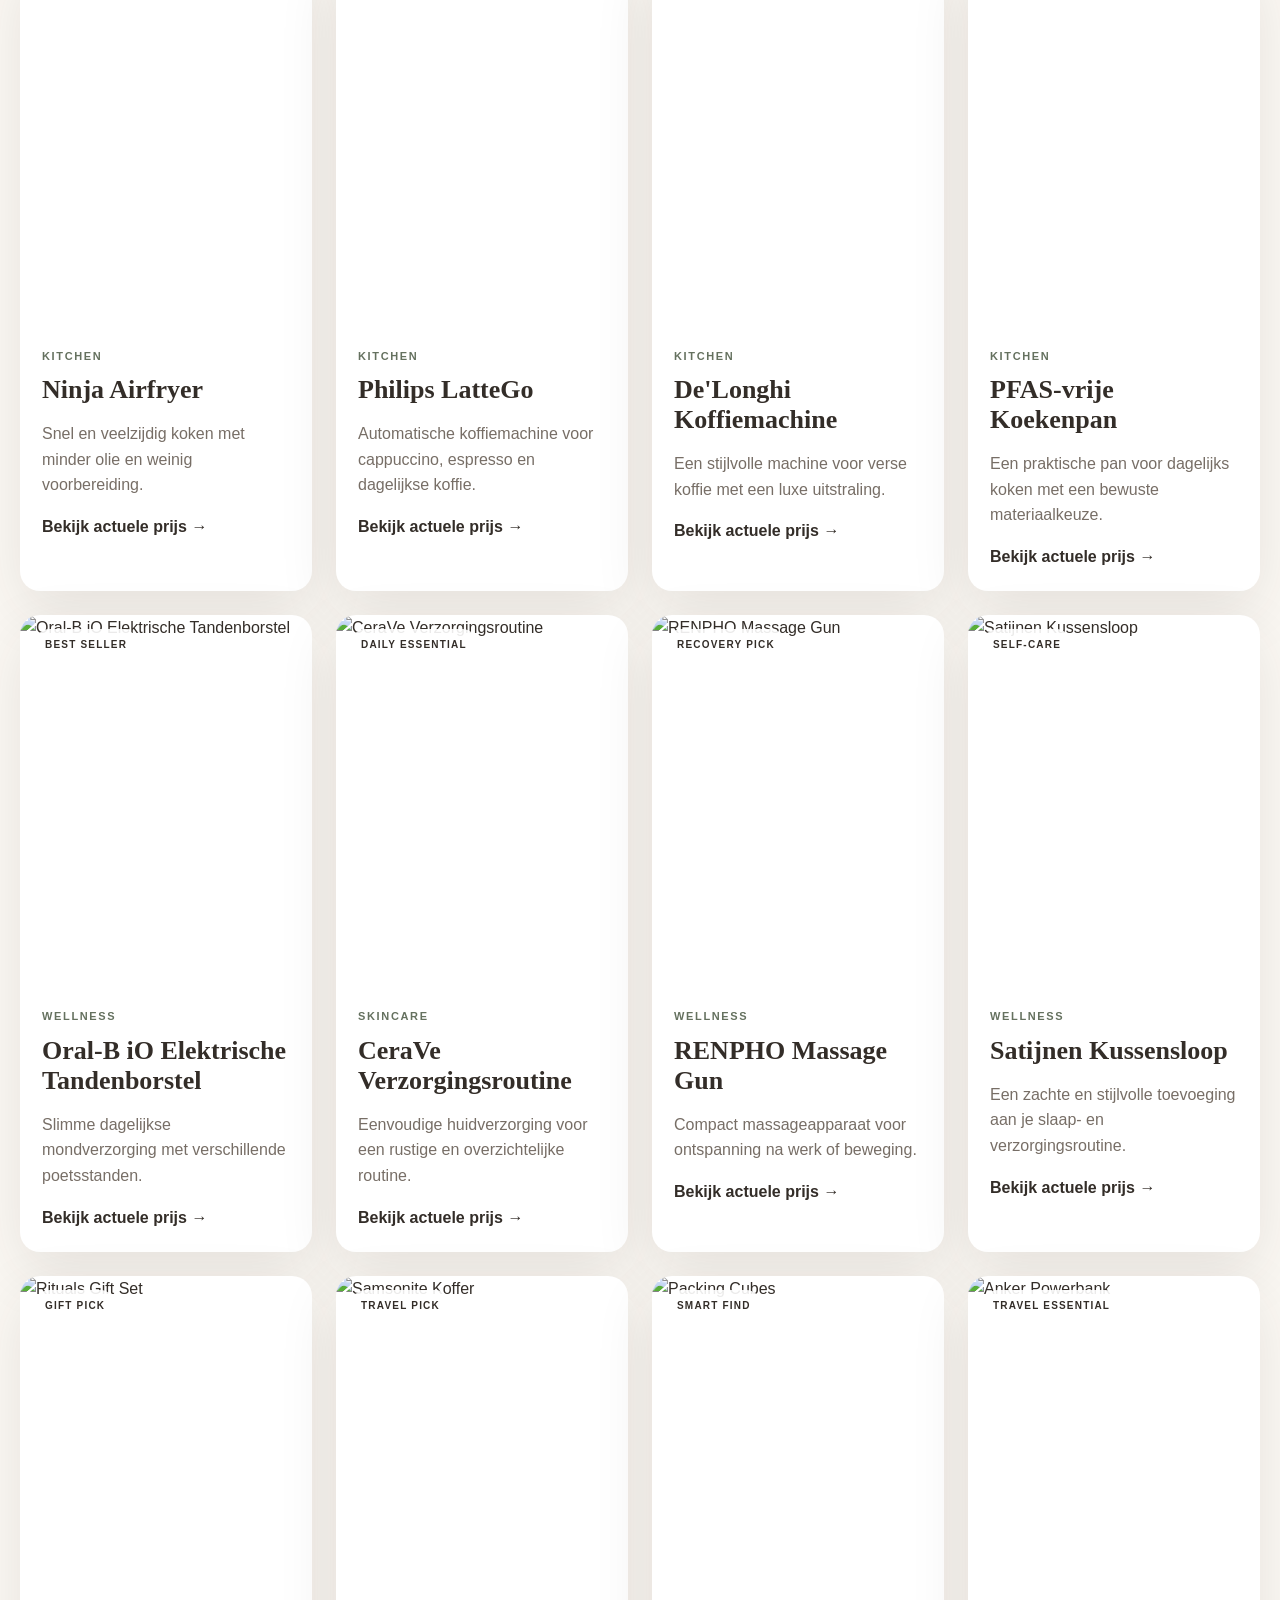
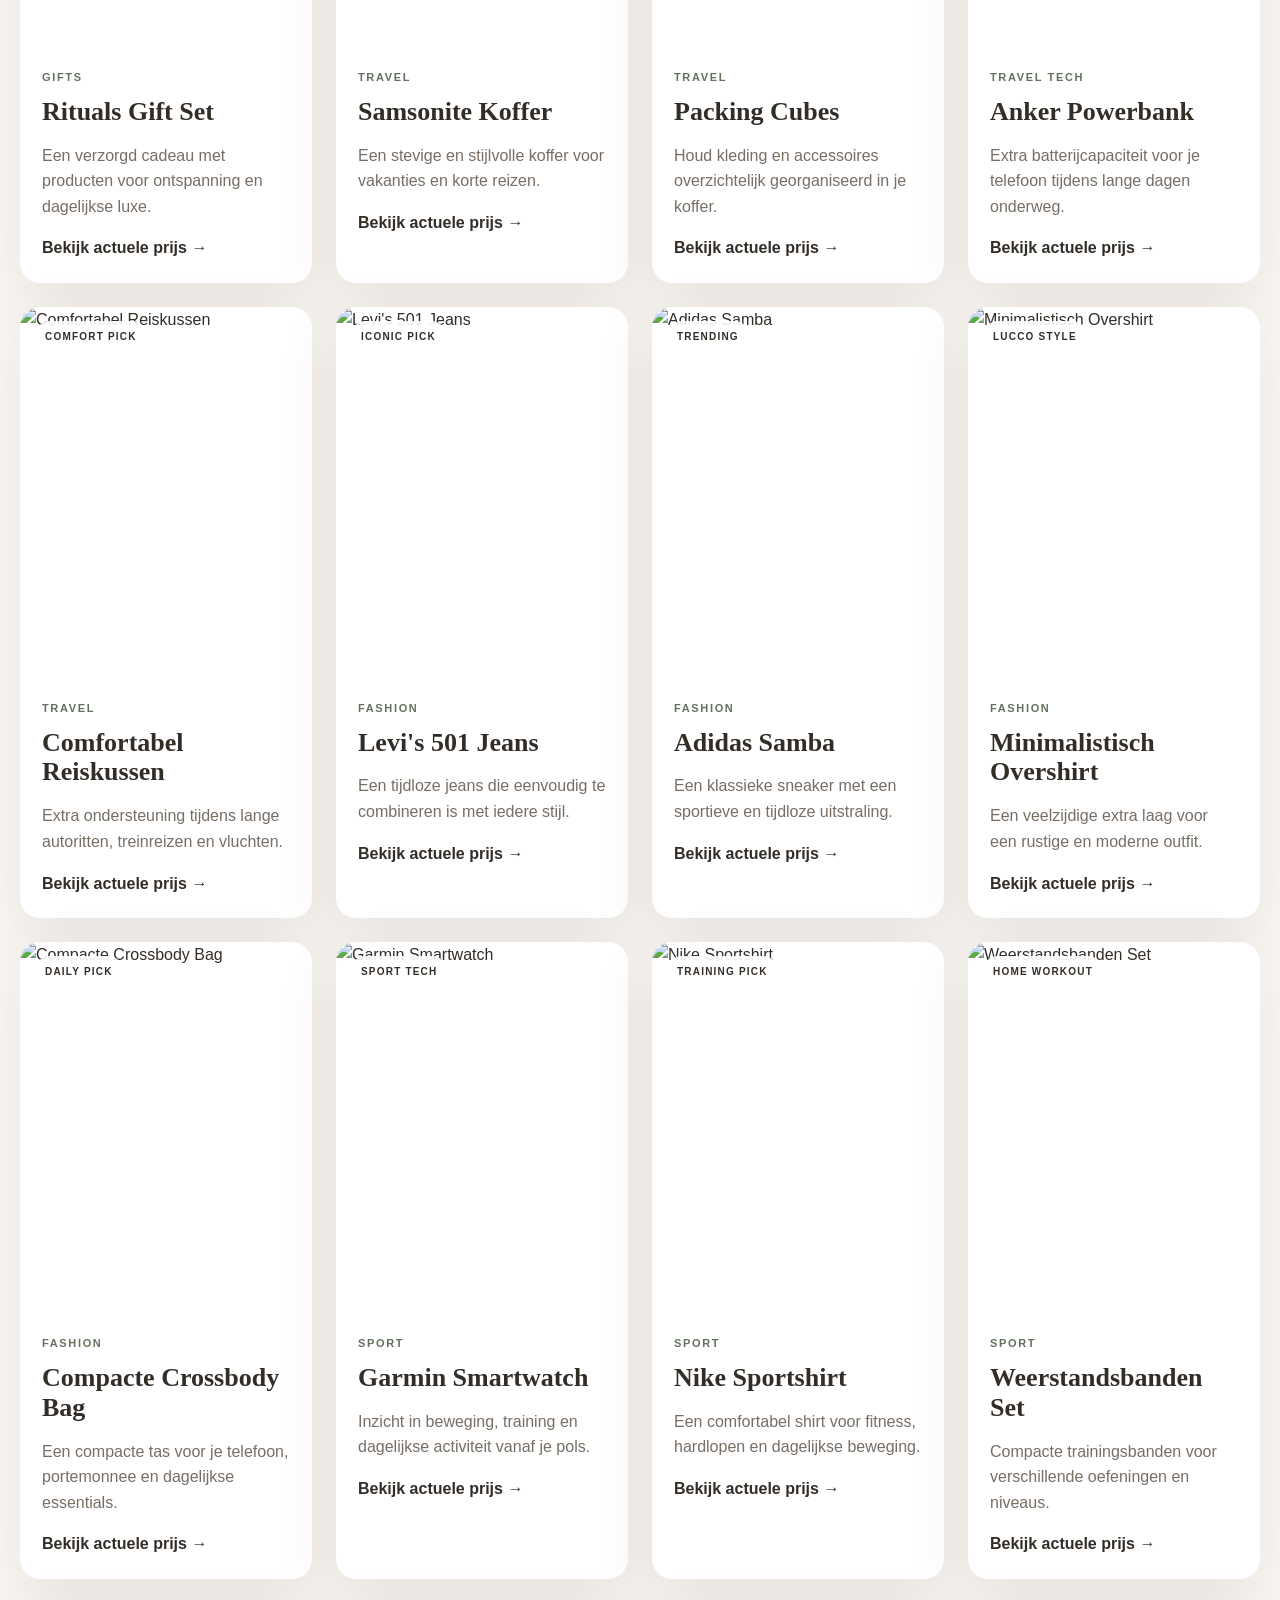
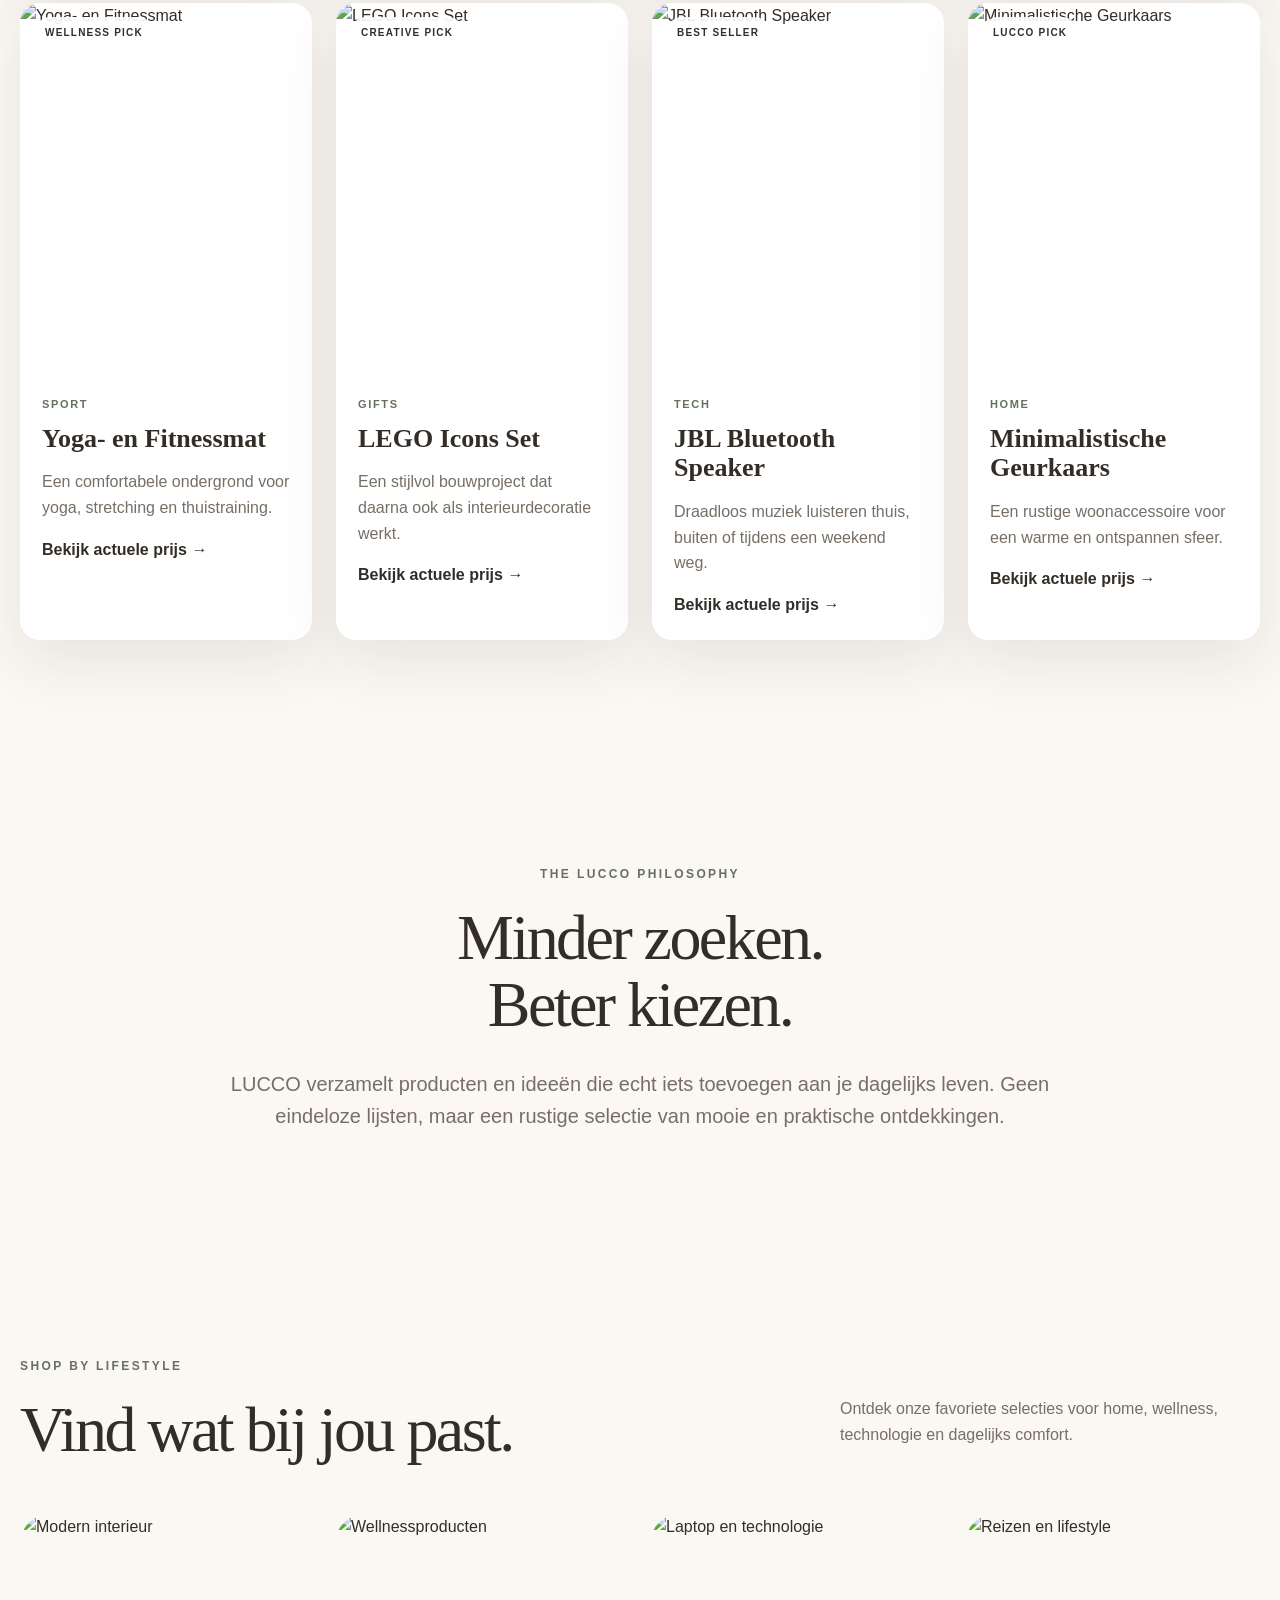
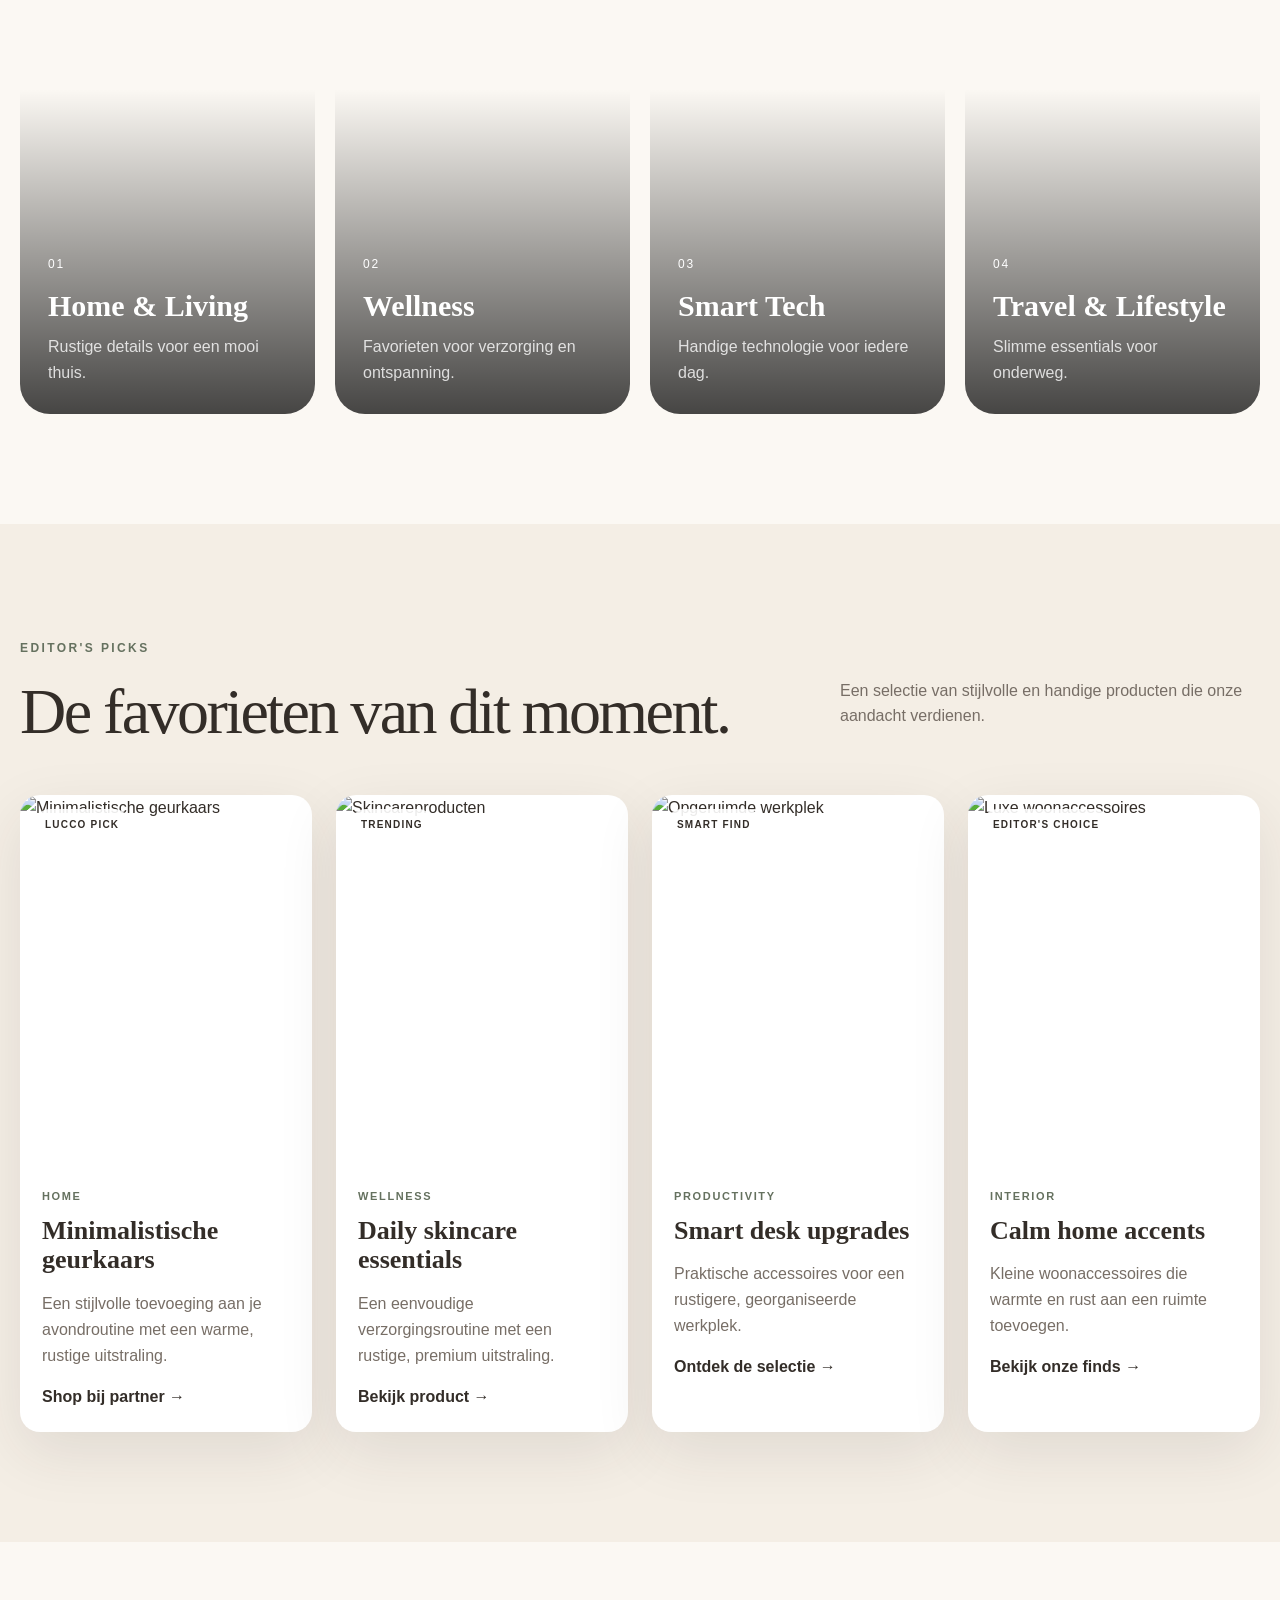
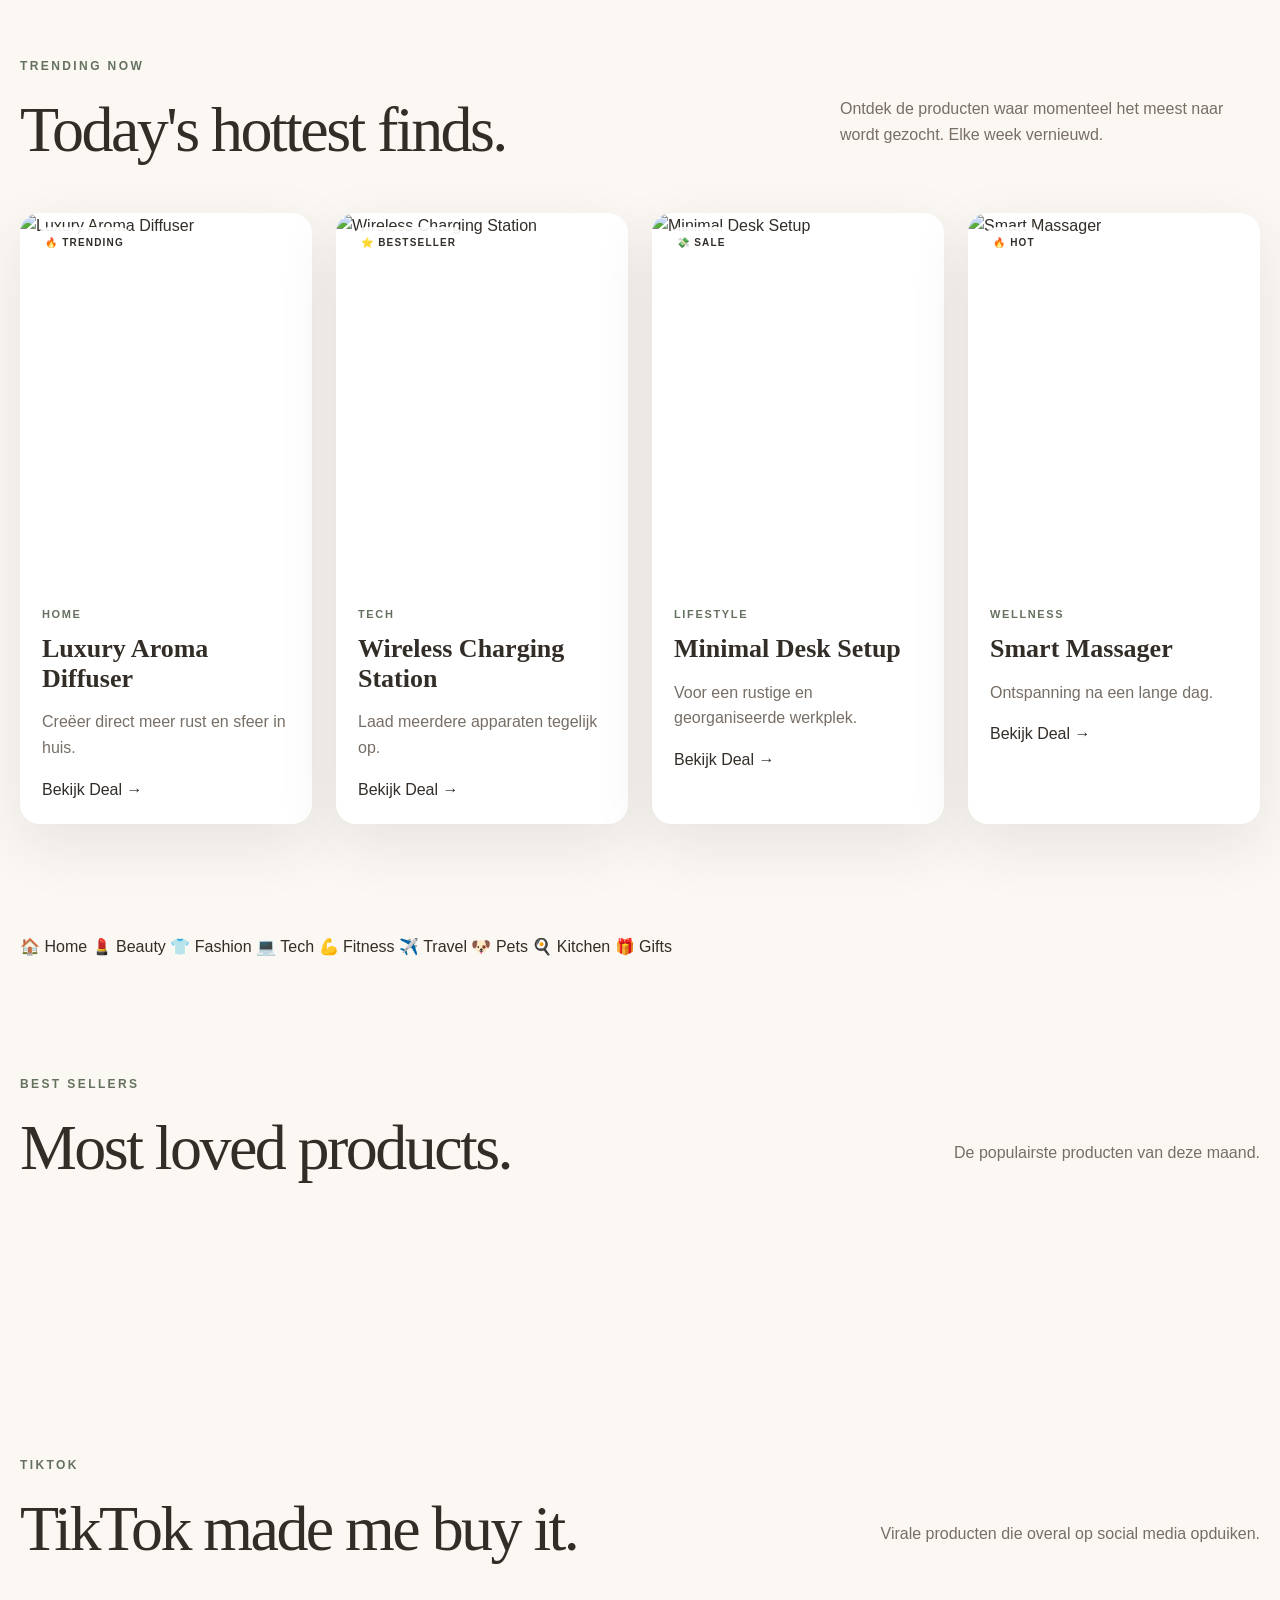
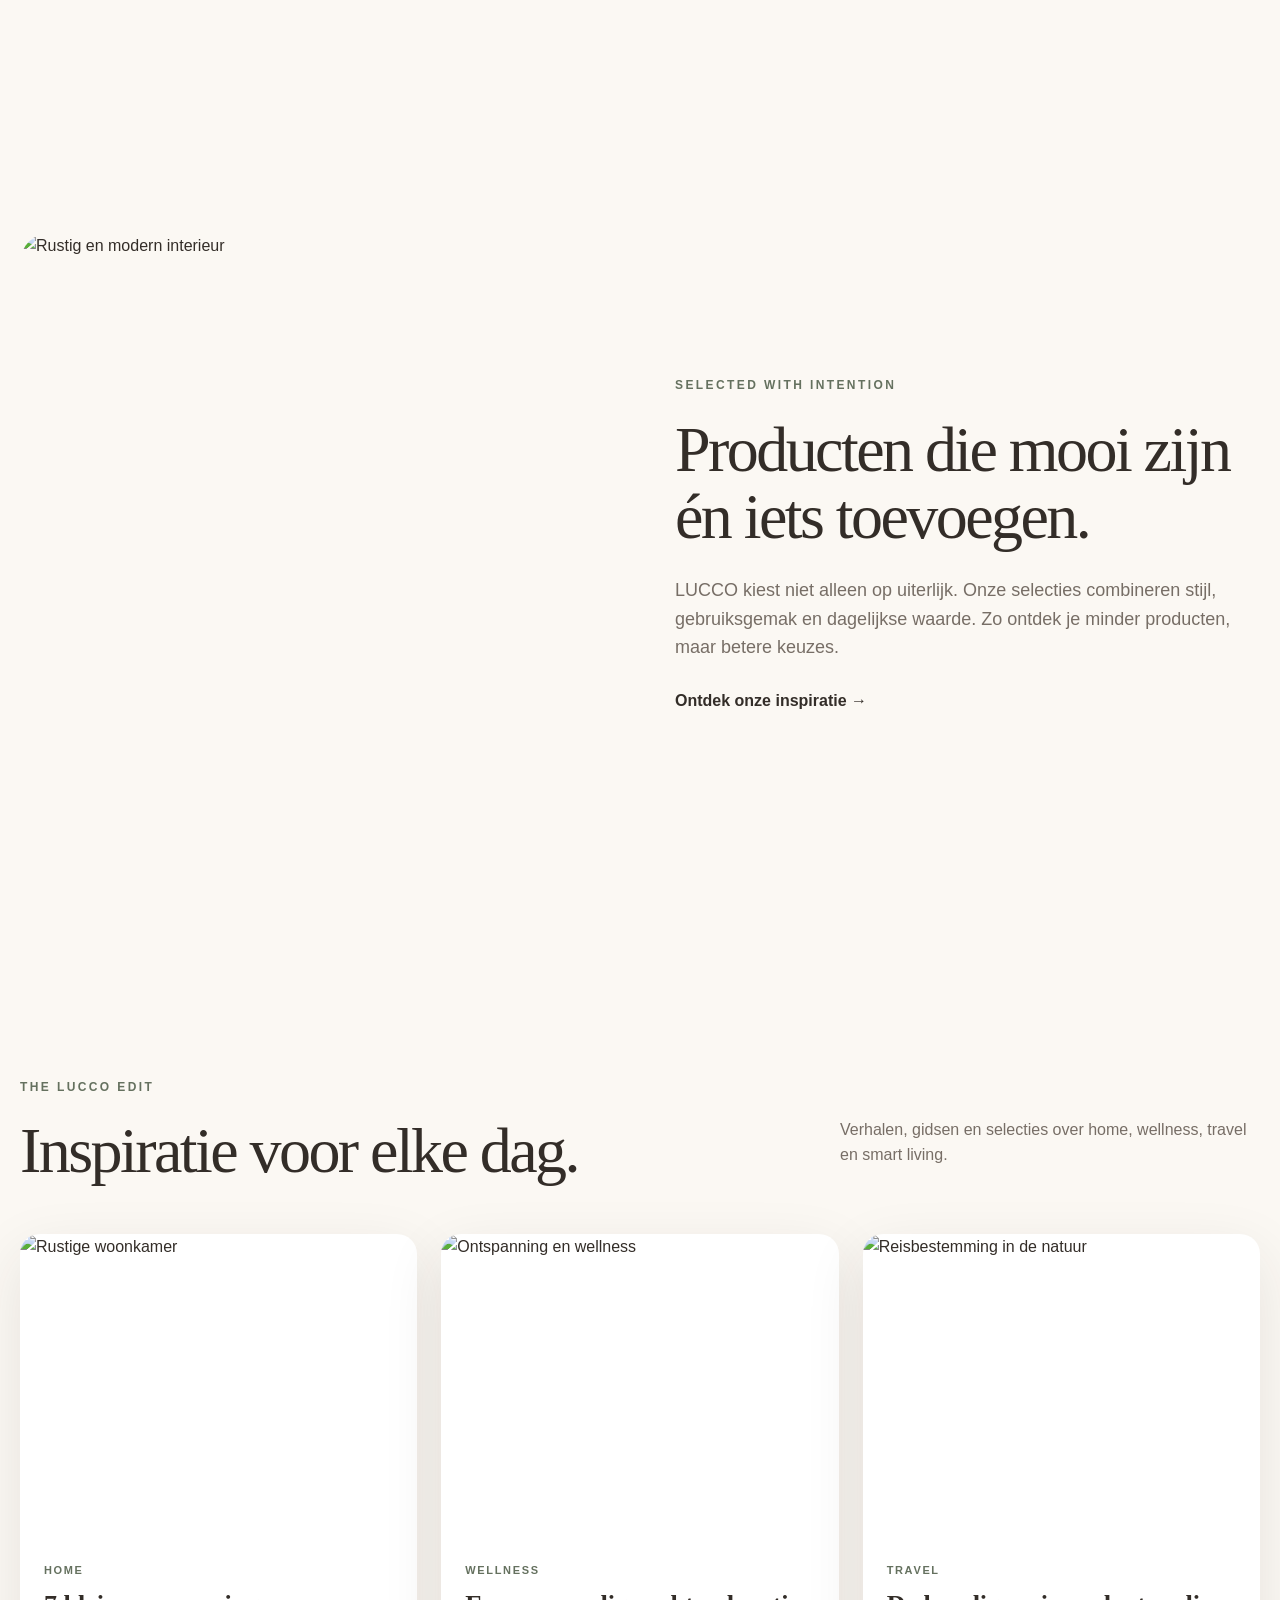
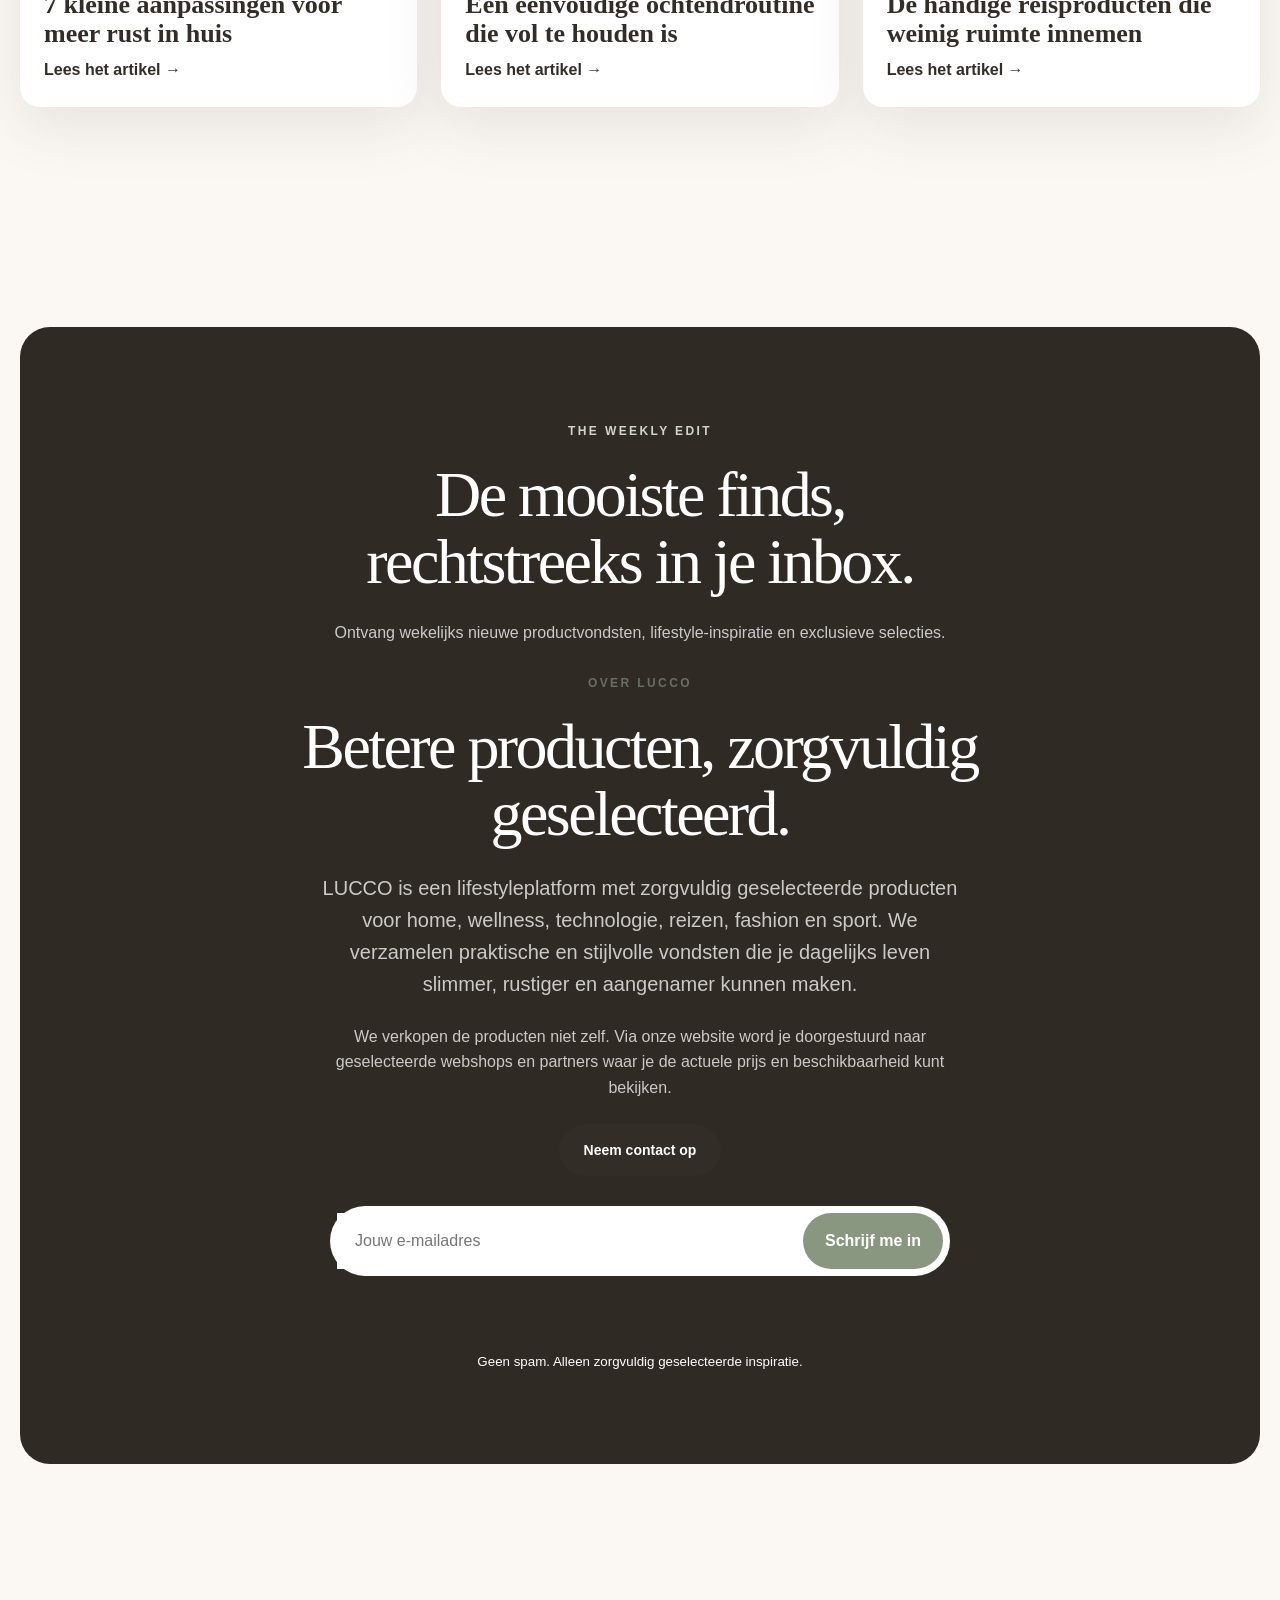
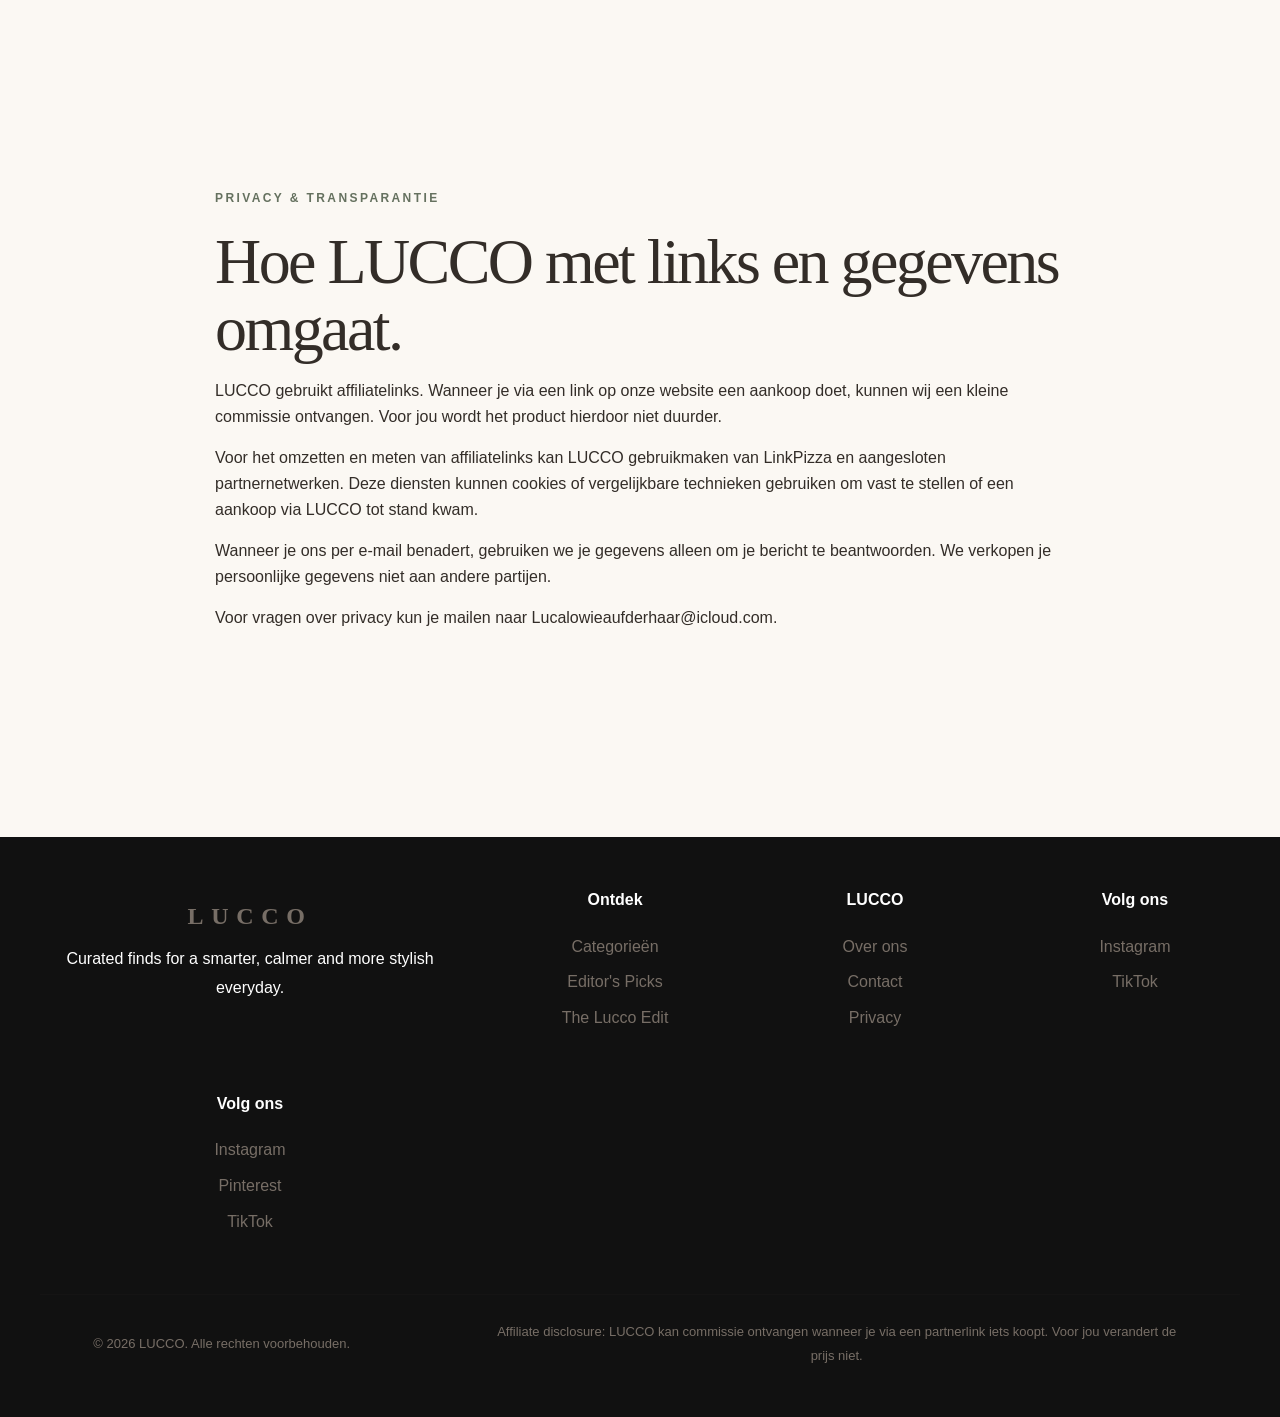
==== commit 99a7e705: "Cleanup markup, accessibility and performance: fix unclosed tags, add lazy loading and ARIA roles" ====
--- a/index.html
+++ b/index.html
@@ -1,32 +1,21 @@
 <!DOCTYPE html>
 <html lang="nl">
 
-    <head>
-      <!-- LinkPizza -->
-<script>
-   (function(p,z,Z){
-       z=p.createElement("script");z.async=1;
-       z.src="https://pzz.io/pzz.js?uid=98904&host="+p.domain;
-       (p.head||p.documentElement).insertBefore(z,Z);
-   })(document);
-</script>
-    
+<head>
+  <!-- LinkPizza -->
+  <script>
+    (function(p, z, Z) {
+      z = p.createElement("script"); z.async = 1;
+      z.src = "https://pzz.io/pzz.js?uid=98904&host=" + p.domain;
+      (p.head || p.documentElement).insertBefore(z, Z);
+    })(document);
+  </script>
+
   <meta charset="UTF-8">
-
-  <meta
-    name="viewport"
-    content="width=device-width, initial-scale=1.0"
-  >
-
+  <meta name="viewport" content="width=device-width, initial-scale=1.0">
   <title>LUCCO — Curated for a Better Everyday</title>
-
-  <meta
-    name="description"
-    content="Ontdek zorgvuldig geselecteerde lifestyle-, wellness-, home- en techproducten bij LUCCO."
-  >
-
+  <meta name="description" content="Ontdek zorgvuldig geselecteerde lifestyle-, wellness-, home- en techproducten bij LUCCO.">
   <meta name="theme-color" content="#f7f3ed">
-
   <link rel="stylesheet" href="style.css">
 </head>
 
@@ -38,51 +27,33 @@
 
   <header class="header">
     <div class="container navigation">
-
       <a class="logo" href="#top">LUCCO</a>
 
       <nav class="desktop-menu" aria-label="Hoofdnavigatie">
-            <a href="#shop">Shop</a>
+        <a href="#shop">Shop</a>
         <a href="#categories">Categorieën</a>
         <a href="#featured">Editor's Picks</a>
         <a href="#journal">The Lucco Edit</a>
         <a href="#newsletter">Nieuwsbrief</a>
       </nav>
-<a class="header-button desktop-button" href="#shop">
-  
-      </a>
-
-      <button
-        class="menu-button"
-        id="menuButton"
-        type="button"
-        aria-label="Menu openen"
-        aria-expanded="false"
-      >
+
+      <a class="header-button desktop-button" href="#shop"></a>
+
+      <button class="menu-button" id="menuButton" type="button" aria-label="Menu openen" aria-expanded="false">
         <span></span>
         <span></span>
         <span></span>
       </button>
-
     </div>
   </header>
 
   <div class="mobile-menu" id="mobileMenu">
     <div class="mobile-menu-top">
       <a class="logo" href="#top">LUCCO</a>
-
-      <button
-        class="mobile-menu-close"
-        id="closeMenu"
-        type="button"
-        aria-label="Menu sluiten"
-      >
-        ×
-      </button>
+      <button class="mobile-menu-close" id="closeMenu" type="button" aria-label="Menu sluiten">×</button>
     </div>
-
-    <nav class="mobile-menu-links">
-         <a href="#shop">Shop</a>
+    <nav class="mobile-menu-links" aria-label="Mobiele hoofd navigatie">
+      <a href="#shop">Shop</a>
       <a href="#categories">Categorieën</a>
       <a href="#featured">Editor's Picks</a>
       <a href="#journal">The Lucco Edit</a>
@@ -93,33 +64,15 @@
   <main id="top">
 
     <section class="hero">
-
       <div class="hero-content">
         <div class="hero-copy reveal">
-
-          <span class="eyebrow">
-            Curated for a better everyday
-          </span>
-
-          <h1>
-            Beautiful finds.<br>
-            Better living.
-          </h1>
-
-          <p class="hero-description">
-            Ontdek zorgvuldig geselecteerde lifestyle-, wellness-,
-            home- en techproducten die je dagelijks leven slimmer,
-            rustiger en stijlvoller maken.
-          </p>
+          <span class="eyebrow">Curated for a better everyday</span>
+          <h1>Beautiful finds.<br>Better living.</h1>
+          <p class="hero-description">Ontdek zorgvuldig geselecteerde lifestyle-, wellness-, home- en techproducten die je dagelijks leven slimmer, rustiger en stijlvoller maken.</p>
 
           <div class="hero-actions">
-            <a class="button button-dark" href="#featured">
-              Ontdek onze finds
-            </a>
-
-            <a class="button button-light" href="#journal">
-              Lees The Lucco Edit
-            </a>
+            <a class="button button-dark" href="#featured">Ontdek onze finds</a>
+            <a class="button button-light" href="#journal">Lees The Lucco Edit</a>
           </div>
 
           <div class="hero-trust">
@@ -127,158 +80,85 @@
             <span>✓ Onafhankelijke inspiratie</span>
             <span>✓ Wekelijks nieuwe finds</span>
           </div>
-
         </div>
       </div>
 
       <div class="hero-image">
-        <img
-          src="https://images.unsplash.com/photo-1618221195710-dd6b41faaea6?auto=format&fit=crop&w=1400&q=85"
-          alt="Stijlvol minimalistisch interieur"
-     </div>
-</section>
-
-</section> <!-- einde journal -->
-
-<section class="section info-section" id="about">
-  ...
-</section>
-
-<section class="section info-section" id="privacy">
-  ...
-</section>
-
-<section class="newsletter section" id="newsletter">
-  ...
-</section>
-
-<section class="section shop-section" id="shop">
-
-  <div class="container">
-
-    <div class="section-heading">
-      <div>
-        <span class="eyebrow">The LUCCO Shop</span>
-        <h2>Onze zorgvuldig geselecteerde producten.</h2>
-      </div>
-
-      <p>
-        Zoek of filter eenvoudig door onze favoriete producten.
-      </p>
-    </div>
-
-    <input
-      id="shopSearch"
-      class="shop-search"
-      type="search"
-      placeholder="Zoek een product..."
-    >
-
-    <div class="shop-filters">
-
-      <button class="filter active" data-filter="all">Alles</button>
-
-      <button class="filter" data-filter="home">Home</button>
-
-      <button class="filter" data-filter="wellness">Wellness</button>
-
-      <button class="filter" data-filter="tech">Tech</button>
-
-      <button class="filter" data-filter="travel">Travel</button>
-
-      <button class="filter" data-filter="fashion">Fashion</button>
-
-      <button class="filter" data-filter="sport">Sport</button>
-
-    </div>
-
-    <div class="product-grid" id="shopGrid"></div>
-
-  </div>
-
-</section>
+        <img loading="lazy" src="https://images.unsplash.com/photo-1618221195710-dd6b41faaea6?auto=format&fit=crop&w=1400&q=85" alt="Stijlvol minimalistisch interieur" />
+      </div>
+    </section>
+
+    <!-- Placeholder sections (brief) -->
+    <section class="section info-section" id="about">...
+    </section>
+
+    <section class="section info-section" id="privacy">...
+    </section>
+
+    <section class="section shop-section" id="shop">
+      <div class="container">
+        <div class="section-heading">
+          <div>
+            <span class="eyebrow">The LUCCO Shop</span>
+            <h2>Onze zorgvuldig geselecteerde producten.</h2>
+          </div>
+          <p>Zoek of filter eenvoudig door onze favoriete producten.</p>
+        </div>
+
+        <input id="shopSearch" class="shop-search" type="search" placeholder="Zoek een product...">
+
+        <div class="shop-filters" role="tablist" aria-label="Product filters">
+          <button class="filter active" data-filter="all">Alles</button>
+          <button class="filter" data-filter="home">Home</button>
+          <button class="filter" data-filter="wellness">Wellness</button>
+          <button class="filter" data-filter="tech">Tech</button>
+          <button class="filter" data-filter="travel">Travel</button>
+          <button class="filter" data-filter="fashion">Fashion</button>
+          <button class="filter" data-filter="sport">Sport</button>
+        </div>
+
+        <div class="product-grid" id="shopGrid" role="list" aria-label="Winkel producten"></div>
+      </div>
+    </section>
+
     <section class="intro section">
       <div class="container narrow reveal">
-
         <span class="eyebrow">The LUCCO philosophy</span>
-
-        <h2>
-          Minder zoeken.<br>
-          Beter kiezen.
-        </h2>
-
-        <p class="large-text">
-          LUCCO verzamelt producten en ideeën die echt iets toevoegen
-          aan je dagelijks leven. Geen eindeloze lijsten, maar een rustige
-          selectie van mooie en praktische ontdekkingen.
-        </p>
-
+        <h2>Minder zoeken.<br>Beter kiezen.</h2>
+        <p class="large-text">LUCCO verzamelt producten en ideeën die echt iets toevoegen aan je dagelijks leven. Geen eindeloze lijsten, maar een rustige selectie van mooie en praktische ontdekkingen.</p>
       </div>
     </section>
 
     <section class="section categories-section" id="categories">
       <div class="container">
-
         <div class="section-heading reveal">
           <div>
             <span class="eyebrow">Shop by lifestyle</span>
             <h2>Vind wat bij jou past.</h2>
           </div>
-
-          <p>
-            Ontdek onze favoriete selecties voor home, wellness,
-            technologie en dagelijks comfort.
-          </p>
-        </div>
-
-        <div class="category-grid">
-
-          <a class="category-card reveal" href="#featured">
-            <img
-              src="https://images.unsplash.com/photo-1600210492486-724fe5c67fb0?auto=format&fit=crop&w=900&q=85"
-              alt="Modern interieur"
-            >
-            <div class="category-overlay">
-              <span>01</span>
-              <h3>Home & Living</h3>
-              <p>Rustige details voor een mooi thuis.</p>
-            </div>
+          <p>Ontdek onze favoriete selecties voor home, wellness, technologie en dagelijks comfort.</p>
+        </div>
+
+        <div class="category-grid" role="list" aria-label="Categorieën">
+
+          <a class="category-card reveal" href="#featured" role="listitem">
+            <img loading="lazy" src="https://images.unsplash.com/photo-1600210492486-724fe5c67fb0?auto=format&fit=crop&w=900&q=85" alt="Modern interieur" />
+            <div class="category-overlay"><span>01</span><h3>Home & Living</h3><p>Rustige details voor een mooi thuis.</p></div>
           </a>
 
-          <a class="category-card reveal" href="#featured">
-            <img
-              src="https://images.unsplash.com/photo-1598440947619-2c35fc9aa908?auto=format&fit=crop&w=900&q=85"
-              alt="Wellnessproducten"
-            >
-            <div class="category-overlay">
-              <span>02</span>
-              <h3>Wellness</h3>
-              <p>Favorieten voor verzorging en ontspanning.</p>
-            </div>
+          <a class="category-card reveal" href="#featured" role="listitem">
+            <img loading="lazy" src="https://images.unsplash.com/photo-1598440947619-2c35fc9aa908?auto=format&fit=crop&w=900&q=85" alt="Wellnessproducten" />
+            <div class="category-overlay"><span>02</span><h3>Wellness</h3><p>Favorieten voor verzorging en ontspanning.</p></div>
           </a>
 
-          <a class="category-card reveal" href="#featured">
-            <img
-              src="https://images.unsplash.com/photo-1496181133206-80ce9b88a853?auto=format&fit=crop&w=900&q=85"
-              alt="Laptop en technologie"
-            >
-            <div class="category-overlay">
-              <span>03</span>
-              <h3>Smart Tech</h3>
-              <p>Handige technologie voor iedere dag.</p>
-            </div>
+          <a class="category-card reveal" href="#featured" role="listitem">
+            <img loading="lazy" src="https://images.unsplash.com/photo-1496181133206-80ce9b88a853?auto=format&fit=crop&w=900&q=85" alt="Laptop en technologie" />
+            <div class="category-overlay"><span>03</span><h3>Smart Tech</h3><p>Handige technologie voor iedere dag.</p></div>
           </a>
 
-          <a class="category-card reveal" href="#featured">
-            <img
-              src="https://images.unsplash.com/photo-1527631746610-bca00a040d60?auto=format&fit=crop&w=900&q=85"
-              alt="Reizen en lifestyle"
-            >
-            <div class="category-overlay">
-              <span>04</span>
-              <h3>Travel & Lifestyle</h3>
-              <p>Slimme essentials voor onderweg.</p>
-            </div>
+          <a class="category-card reveal" href="#featured" role="listitem">
+            <img loading="lazy" src="https://images.unsplash.com/photo-1527631746610-bca00a040d60?auto=format&fit=crop&w=900&q=85" alt="Reizen en lifestyle" />
+            <div class="category-overlay"><span>04</span><h3>Travel & Lifestyle</h3><p>Slimme essentials voor onderweg.</p></div>
           </a>
 
         </div>
@@ -287,489 +167,146 @@
 
     <section class="section featured-section" id="featured">
       <div class="container">
-
         <div class="section-heading reveal">
-          <div>
-            <span class="eyebrow">Editor's Picks</span>
-            <h2>De favorieten van dit moment.</h2>
-          </div>
-
-          <p>
-            Een selectie van stijlvolle en handige producten
-            die onze aandacht verdienen.
-          </p>
-        </div>
-
-        <div class="product-grid">
-
-          <article class="product-card reveal">
+          <div><span class="eyebrow">Editor's Picks</span><h2>De favorieten van dit moment.</h2></div>
+          <p>Een selectie van stijlvolle en handige producten die onze aandacht verdienen.</p>
+        </div>
+
+        <div class="product-grid" role="list" aria-label="Editor's Picks">
+
+          <article class="product-card reveal" role="listitem">
             <a href="#" class="product-image" target="_blank" rel="sponsored noopener">
               <span class="product-label">LUCCO PICK</span>
-              <img
-                src="https://images.unsplash.com/photo-1602874801006-e26b88c7e28d?auto=format&fit=crop&w=900&q=85"
-                alt="Minimalistische geurkaars"
-              >
+              <img loading="lazy" src="https://images.unsplash.com/photo-1602874801006-e26b88c7e28d?auto=format&fit=crop&w=900&q=85" alt="Minimalistische geurkaars" />
             </a>
-
-            <div class="product-content">
-              <span class="product-category">Home</span>
-              <h3>Minimalistische geurkaars</h3>
-              <p>
-                Een stijlvolle toevoeging aan je avondroutine
-                met een warme, rustige uitstraling.
-              </p>
-              <a class="product-link" href="#" target="_blank" rel="sponsored noopener">
-                Shop bij partner →
-              </a>
-            </div>
-          </article>
-
-          <article class="product-card reveal">
+            <div class="product-content"><span class="product-category">Home</span><h3>Minimalistische geurkaars</h3><p>Een stijlvolle toevoeging aan je avondroutine met een warme, rustige uitstraling.</p><a class="product-link" href="#" target="_blank" rel="sponsored noopener">Shop bij partner →</a></div>
+          </article>
+
+          <article class="product-card reveal" role="listitem">
             <a href="#" class="product-image" target="_blank" rel="sponsored noopener">
               <span class="product-label">TRENDING</span>
-              <img
-                src="https://images.unsplash.com/photo-1571781926291-c477ebfd024b?auto=format&fit=crop&w=900&q=85"
-                alt="Skincareproducten"
-              >
+              <img loading="lazy" src="https://images.unsplash.com/photo-1571781926291-c477ebfd024b?auto=format&fit=crop&w=900&q=85" alt="Skincareproducten" />
             </a>
-
-            <div class="product-content">
-              <span class="product-category">Wellness</span>
-              <h3>Daily skincare essentials</h3>
-              <p>
-                Een eenvoudige verzorgingsroutine met een rustige,
-                premium uitstraling.
-              </p>
-              <a class="product-link" href="#" target="_blank" rel="sponsored noopener">
-                Bekijk product →
-              </a>
-            </div>
-          </article>
-
-          <article class="product-card reveal">
+            <div class="product-content"><span class="product-category">Wellness</span><h3>Daily skincare essentials</h3><p>Een eenvoudige verzorgingsroutine met een rustige, premium uitstraling.</p><a class="product-link" href="#" target="_blank" rel="sponsored noopener">Bekijk product →</a></div>
+          </article>
+
+          <article class="product-card reveal" role="listitem">
             <a href="#" class="product-image" target="_blank" rel="sponsored noopener">
               <span class="product-label">SMART FIND</span>
-              <img
-                src="https://images.unsplash.com/photo-1586953208448-b95a79798f07?auto=format&fit=crop&w=900&q=85"
-                alt="Opgeruimde werkplek"
-              >
+              <img loading="lazy" src="https://images.unsplash.com/photo-1586953208448-b95a79798f07?auto=format&fit=crop&w=900&q=85" alt="Opgeruimde werkplek" />
             </a>
-
-            <div class="product-content">
-              <span class="product-category">Productivity</span>
-              <h3>Smart desk upgrades</h3>
-              <p>
-                Praktische accessoires voor een rustigere,
-                georganiseerde werkplek.
-              </p>
-              <a class="product-link" href="#" target="_blank" rel="sponsored noopener">
-                Ontdek de selectie →
-              </a>
-            </div>
-          </article>
-
-          <article class="product-card reveal">
+            <div class="product-content"><span class="product-category">Productivity</span><h3>Smart desk upgrades</h3><p>Praktische accessoires voor een rustigere, georganiseerde werkplek.</p><a class="product-link" href="#" target="_blank" rel="sponsored noopener">Ontdek de selectie →</a></div>
+          </article>
+
+          <article class="product-card reveal" role="listitem">
             <a href="#" class="product-image" target="_blank" rel="sponsored noopener">
               <span class="product-label">EDITOR'S CHOICE</span>
-              <img
-                src="https://images.unsplash.com/photo-1616486338812-3dadae4b4ace?auto=format&fit=crop&w=900&q=85"
-                alt="Luxe woonaccessoires"
-              >
+              <img loading="lazy" src="https://images.unsplash.com/photo-1616486338812-3dadae4b4ace?auto=format&fit=crop&w=900&q=85" alt="Luxe woonaccessoires" />
             </a>
-
-            <div class="product-content">
-              <span class="product-category">Interior</span>
-              <h3>Calm home accents</h3>
-              <p>
-                Kleine woonaccessoires die warmte en rust
-                aan een ruimte toevoegen.
-              </p>
-              <a class="product-link" href="#" target="_blank" rel="sponsored noopener">
-                Bekijk onze finds →
-              </a>
+            <div class="product-content"><span class="product-category">Interior</span><h3>Calm home accents</h3><p>Kleine woonaccessoires die warmte en rust aan een ruimte toevoegen.</p><a class="product-link" href="#" target="_blank" rel="sponsored noopener">Bekijk onze finds →</a></div>
+          </article>
+
+        </div>
+      </div>
+    </section>
+
+    <!-- TRENDING, CATEGORY STRIP, BEST SELLERS, TIKTOK -->
+
+    <section class="section" id="trending">
+      <div class="container">
+        <div class="section-heading">
+          <div><span class="eyebrow">TRENDING NOW</span><h2>Today's hottest finds.</h2></div>
+          <p>Ontdek de producten waar momenteel het meest naar wordt gezocht. Elke week vernieuwd.</p>
+        </div>
+
+        <div class="product-grid" role="list" aria-label="Trending finds">
+
+          <article class="product-card" role="listitem">
+            <div class="product-image">
+              <span class="product-label">🔥 TRENDING</span>
+              <img loading="lazy" src="images/trending1.jpg" alt="Luxury Aroma Diffuser" />
             </div>
-          </article>
-
-        </div>
-      </div>
-    </section>
-
-<!-- ========================= -->
-<!-- TRENDING DEALS -->
-<!-- ========================= -->
-
-<section class="section" id="trending">
-
-<div class="container">
-
-<div class="section-heading">
-
-<div>
-
-<span class="eyebrow">TRENDING NOW</span>
-
-<h2>Today's hottest finds.</h2>
-
-</div>
-
-<p>
-Ontdek de producten waar momenteel het meest naar wordt gezocht.
-Elke week vernieuwd.
-</p>
-
-</div>
-
-<div class="product-grid">
-
-<!-- CARD -->
-
-<article class="product-card">
-
-<div class="product-image">
-
-<span class="product-label">
-🔥 TRENDING
-</span>
-
-<img src="images/trending1.jpg" alt="Trending Product">
-
-</div>
-
-<div class="product-content">
-
-<span class="product-category">
-HOME
-</span>
-
-<h3>Luxury Aroma Diffuser</h3>
-
-<p>
-Creëer direct meer rust en sfeer in huis.
-</p>
-
-<a href="#">
-Bekijk Deal →
-</a>
-
-</div>
-
-</article>
-
-<article class="product-card">
-
-<div class="product-image">
-
-<span class="product-label">
-⭐ BESTSELLER
-</span>
-
-<img src="images/trending2.jpg" alt="Trending">
-
-</div>
-
-<div class="product-content">
-
-<span class="product-category">
-TECH
-</span>
-
-<h3>Wireless Charging Station</h3>
-
-<p>
-
-Laad meerdere apparaten tegelijk op.
-
-</p>
-
-<a href="#">
-Bekijk Deal →
-</a>
-
-</div>
-
-</article>
-
-<article class="product-card">
-
-<div class="product-image">
-
-<span class="product-label">
-
-💸 SALE
-
-</span>
-
-<img src="images/trending3.jpg" alt="Trending Product">
-
-</div>
-
-<div class="product-content">
-
-<span class="product-category">
-
-LIFESTYLE
-
-</span>
-
-<h3>Minimal Desk Setup</h3>
-
-<p>
-
-Voor een rustige en georganiseerde werkplek.
-
-</p>
-
-<a href="#">
-Bekijk Deal →
-</a>
-
-</div>
-
-</article>
-
-<article class="product-card">
-
-<div class="product-image">
-
-<span class="product-label">
-
-🔥 HOT
-
-</span>
-
-<img src="images/trending4.jpg" alt="Trending Product">
-
-</div>
-
-<div class="product-content">
-
-<span class="product-category">
-
-WELLNESS
-
-</span>
-
-<h3>Smart Massager</h3>
-
-<p>
-
-Ontspanning na een lange dag.
-
-</p>
-
-<a href="#">
-Bekijk Deal →
-</a>
-
-</div>
-
-</article>
-
-</div>
-
-</div>
-
-</section>
-
-<!-- ========================= -->
-<!-- CATEGORY STRIP -->
-<!-- ========================= -->
-
-<section class="categories-strip">
-
-<div class="container">
-
-<a href="#">🏠 Home</a>
-
-<a href="#">💄 Beauty</a>
-
-<a href="#">👕 Fashion</a>
-
-<a href="#">💻 Tech</a>
-
-<a href="#">💪 Fitness</a>
-
-<a href="#">✈️ Travel</a>
-
-<a href="#">🐶 Pets</a>
-
-<a href="#">🍳 Kitchen</a>
-
-<a href="#">🎁 Gifts</a>
-
-</div>
-
-</section>
-
-<!-- ========================= -->
-<!-- BEST SELLERS -->
-<!-- ========================= -->
-
-<section class="section">
-
-<div class="container">
-
-<div class="section-heading">
-
-<div>
-
-<span class="eyebrow">
-
-BEST SELLERS
-
-</span>
-
-<h2>
-
-Most loved products.
-
-</h2>
-
-</div>
-
-<p>
-
-De populairste producten van deze maand.
-
-</p>
-
-</div>
-
-<div class="product-grid" id="bestSellerGrid">
-
-<!-- hier komen straks automatisch meer producten -->
-
-</div>
-
-</div>
-
-</section>
-
-<!-- ========================= -->
-<!-- TIKTOK -->
-<!-- ========================= -->
-
-<section class="section tiktok-section">
-
-<div class="container">
-
-<div class="section-heading">
-
-<div>
-
-<span class="eyebrow">
-
-TIKTOK
-
-</span>
-
-<h2>
-
-TikTok made me buy it.
-
-</h2>
-
-</div>
-
-<p>
-
-Virale producten die overal op social media opduiken.
-
-</p>
-
-</div>
-
-<div class="product-grid" id="tiktokGrid">
-
-</div>
-
-</div>
-
-</section>
+            <div class="product-content"><span class="product-category">HOME</span><h3>Luxury Aroma Diffuser</h3><p>Creëer direct meer rust en sfeer in huis.</p><a href="#">Bekijk Deal →</a></div>
+          </article>
+
+          <article class="product-card" role="listitem">
+            <div class="product-image"><span class="product-label">⭐ BESTSELLER</span><img loading="lazy" src="images/trending2.jpg" alt="Wireless Charging Station" /></div>
+            <div class="product-content"><span class="product-category">TECH</span><h3>Wireless Charging Station</h3><p>Laad meerdere apparaten tegelijk op.</p><a href="#">Bekijk Deal →</a></div>
+          </article>
+
+          <article class="product-card" role="listitem">
+            <div class="product-image"><span class="product-label">💸 SALE</span><img loading="lazy" src="images/trending3.jpg" alt="Minimal Desk Setup" /></div>
+            <div class="product-content"><span class="product-category">LIFESTYLE</span><h3>Minimal Desk Setup</h3><p>Voor een rustige en georganiseerde werkplek.</p><a href="#">Bekijk Deal →</a></div>
+          </article>
+
+          <article class="product-card" role="listitem">
+            <div class="product-image"><span class="product-label">🔥 HOT</span><img loading="lazy" src="images/trending4.jpg" alt="Smart Massager" /></div>
+            <div class="product-content"><span class="product-category">WELLNESS</span><h3>Smart Massager</h3><p>Ontspanning na een lange dag.</p><a href="#">Bekijk Deal →</a></div>
+          </article>
+
+        </div>
+      </div>
+    </section>
+
+    <section class="categories-strip" aria-label="Snelkoppelingen categorieën">
+      <div class="container">
+        <nav>
+          <a href="#">🏠 Home</a>
+          <a href="#">💄 Beauty</a>
+          <a href="#">👕 Fashion</a>
+          <a href="#">💻 Tech</a>
+          <a href="#">💪 Fitness</a>
+          <a href="#">✈️ Travel</a>
+          <a href="#">🐶 Pets</a>
+          <a href="#">🍳 Kitchen</a>
+          <a href="#">🎁 Gifts</a>
+        </nav>
+      </div>
+    </section>
+
+    <section class="section" aria-labelledby="bestsellers-heading">
+      <div class="container">
+        <div class="section-heading">
+          <div>
+            <span class="eyebrow">BEST SELLERS</span>
+            <h2 id="bestsellers-heading">Most loved products.</h2>
+          </div>
+          <p>De populairste producten van deze maand.</p>
+        </div>
+
+        <div class="product-grid" id="bestSellerGrid" role="list" aria-label="Best sellers">
+          <!-- hier komen straks automatisch meer producten -->
+        </div>
+      </div>
+    </section>
+
+    <section class="section tiktok-section" id="tiktok">
+      <div class="container">
+        <div class="section-heading">
+          <div><span class="eyebrow">TIKTOK</span><h2>TikTok made me buy it.</h2></div>
+          <p>Virale producten die overal op social media opduiken.</p>
+        </div>
+        <div class="product-grid" id="tiktokGrid" role="list" aria-label="TikTok finds"></div>
+      </div>
+    </section>
 
     <section class="editorial-section">
       <div class="container editorial-grid">
-
-        <div class="editorial-image reveal">
-          <img
-            src="https://images.unsplash.com/photo-1494438639946-1ebd1d20bf85?auto=format&fit=crop&w=1200&q=85"
-            alt="Rustig en modern interieur"
-          >
-        </div>
-
-        <div class="editorial-copy reveal">
-          <span class="eyebrow">Selected with intention</span>
-
-          <h2>
-            Producten die mooi zijn én iets toevoegen.
-          </h2>
-
-          <p>
-            LUCCO kiest niet alleen op uiterlijk. Onze selecties
-            combineren stijl, gebruiksgemak en dagelijkse waarde.
-            Zo ontdek je minder producten, maar betere keuzes.
-          </p>
-
-          <a class="text-link" href="#journal">
-            Ontdek onze inspiratie →
-          </a>
-        </div>
-
+        <div class="editorial-image reveal"><img loading="lazy" src="https://images.unsplash.com/photo-1494438639946-1ebd1d20bf85?auto=format&fit=crop&w=1200&q=85" alt="Rustig en modern interieur" /></div>
+        <div class="editorial-copy reveal"><span class="eyebrow">Selected with intention</span><h2>Producten die mooi zijn én iets toevoegen.</h2><p>LUCCO kiest niet alleen op uiterlijk. Onze selecties combineren stijl, gebruiksgemak en dagelijkse waarde. Zo ontdek je minder producten, maar betere keuzes.</p><a class="text-link" href="#journal">Ontdek onze inspiratie →</a></div>
       </div>
     </section>
 
     <section class="section journal-section" id="journal">
       <div class="container">
-
-        <div class="section-heading reveal">
-          <div>
-            <span class="eyebrow">The Lucco Edit</span>
-            <h2>Inspiratie voor elke dag.</h2>
-          </div>
-
-          <p>
-            Verhalen, gidsen en selecties over home,
-            wellness, travel en smart living.
-          </p>
-        </div>
-
+        <div class="section-heading reveal"><div><span class="eyebrow">The Lucco Edit</span><h2>Inspiratie voor elke dag.</h2></div><p>Verhalen, gidsen en selecties over home, wellness, travel en smart living.</p></div>
         <div class="article-grid">
 
-          <article class="article-card reveal">
-            <img
-              src="https://images.unsplash.com/photo-1484101403633-562f891dc89a?auto=format&fit=crop&w=1000&q=85"
-              alt="Rustige woonkamer"
-            >
-            <div class="article-content">
-              <span>HOME</span>
-              <h3>7 kleine aanpassingen voor meer rust in huis</h3>
-              <a href="#">Lees het artikel →</a>
-            </div>
-          </article>
-
-          <article class="article-card reveal">
-            <img
-              src="https://images.unsplash.com/photo-1506126613408-eca07ce68773?auto=format&fit=crop&w=1000&q=85"
-              alt="Ontspanning en wellness"
-            >
-            <div class="article-content">
-              <span>WELLNESS</span>
-              <h3>Een eenvoudige ochtendroutine die vol te houden is</h3>
-              <a href="#">Lees het artikel →</a>
-            </div>
-          </article>
-
-          <article class="article-card reveal">
-            <img
-              src="https://images.unsplash.com/photo-1469474968028-56623f02e42e?auto=format&fit=crop&w=1000&q=85"
-              alt="Reisbestemming in de natuur"
-            >
-            <div class="article-content">
-              <span>TRAVEL</span>
-              <h3>De handige reisproducten die weinig ruimte innemen</h3>
-              <a href="#">Lees het artikel →</a>
-            </div>
-          </article>
+          <article class="article-card reveal" role="listitem"><img loading="lazy" src="https://images.unsplash.com/photo-1484101403633-562f891dc89a?auto=format&fit=crop&w=1000&q=85" alt="Rustige woonkamer" /><div class="article-content"><span>HOME</span><h3>7 kleine aanpassingen voor meer rust in huis</h3><a href="#">Lees het artikel →</a></div></article>
+
+          <article class="article-card reveal" role="listitem"><img loading="lazy" src="https://images.unsplash.com/photo-1506126613408-eca07ce68773?auto=format&fit=crop&w=1000&q=85" alt="Ontspanning en wellness" /><div class="article-content"><span>WELLNESS</span><h3>Een eenvoudige ochtendroutine die vol te houden is</h3><a href="#">Lees het artikel →</a></div></article>
+
+          <article class="article-card reveal" role="listitem"><img loading="lazy" src="https://images.unsplash.com/photo-1469474968028-56623f02e42e?auto=format&fit=crop&w=1000&q=85" alt="Reisbestemming in de natuur" /><div class="article-content"><span>TRAVEL</span><h3>De handige reisproducten die weinig ruimte innemen</h3><a href="#">Lees het artikel →</a></div></article>
 
         </div>
       </div>
@@ -777,107 +314,38 @@
 
     <section class="newsletter section" id="newsletter">
       <div class="container newsletter-inner reveal">
-
         <span class="eyebrow light-eyebrow">The Weekly Edit</span>
-
-        <h2>
-          De mooiste finds,<br>
-          rechtstreeks in je inbox.
-        </h2>
-
-        <p>
-          Ontvang wekelijks nieuwe productvondsten,
-          lifestyle-inspiratie en exclusieve selecties.
-        </p>
-  <div class="container narrow reveal">
-
-    <span class="eyebrow">Over LUCCO</span>
-
-    <h2>Betere producten, zorgvuldig geselecteerd.</h2>
-
-    <p class="large-text">
-      LUCCO is een lifestyleplatform met zorgvuldig geselecteerde
-      producten voor home, wellness, technologie, reizen, fashion
-      en sport. We verzamelen praktische en stijlvolle vondsten die
-      je dagelijks leven slimmer, rustiger en aangenamer kunnen maken.
-    </p>
-
-    <p>
-      We verkopen de producten niet zelf. Via onze website word je
-      doorgestuurd naar geselecteerde webshops en partners waar je
-      de actuele prijs en beschikbaarheid kunt bekijken.
-    </p>
-
-    <a
-      class="button button-dark"
-      href="mailto:Lucalowieaufderhaar@icloud.com"
-    >
-      Neem contact op
-    </a>
-
-  </div>
-</section>
-
-
-  <div class="container narrow reveal">
-
-    <span class="eyebrow">Privacy & transparantie</span>
-
-    <h2>Hoe LUCCO met links en gegevens omgaat.</h2>
-
-    <p>
-      LUCCO gebruikt affiliatelinks. Wanneer je via een link op onze
-      website een aankoop doet, kunnen wij een kleine commissie ontvangen.
-      Voor jou wordt het product hierdoor niet duurder.
-    </p>
-
-    <p>
-      Voor het omzetten en meten van affiliatelinks kan LUCCO gebruikmaken
-      van LinkPizza en aangesloten partnernetwerken. Deze diensten kunnen
-      cookies of vergelijkbare technieken gebruiken om vast te stellen
-      of een aankoop via LUCCO tot stand kwam.
-    </p>
-
-    <p>
-      Wanneer je ons per e-mail benadert, gebruiken we je gegevens alleen
-      om je bericht te beantwoorden. We verkopen je persoonlijke gegevens
-      niet aan andere partijen.
-    </p>
-
-    <p>
-      Voor vragen over privacy kun je mailen naar
-      <a href="mailto:Lucalowieaufderhaar@icloud.com">
-        Lucalowieaufderhaar@icloud.com
-      </a>.
-    </p>
-
-  </div>
-</section>
+        <h2>De mooiste finds,<br>rechtstreeks in je inbox.</h2>
+        <p>Ontvang wekelijks nieuwe productvondsten, lifestyle-inspiratie en exclusieve selecties.</p>
+
+        <div class="container narrow reveal">
+          <span class="eyebrow">Over LUCCO</span>
+          <h2>Betere producten, zorgvuldig geselecteerd.</h2>
+          <p class="large-text">LUCCO is een lifestyleplatform met zorgvuldig geselecteerde producten voor home, wellness, technologie, reizen, fashion en sport. We verzamelen praktische en stijlvolle vondsten die je dagelijks leven slimmer, rustiger en aangenamer kunnen maken.</p>
+          <p>We verkopen de producten niet zelf. Via onze website word je doorgestuurd naar geselecteerde webshops en partners waar je de actuele prijs en beschikbaarheid kunt bekijken.</p>
+
+          <a class="button button-dark" href="mailto:Lucalowieaufderhaar@icloud.com">Neem contact op</a>
+        </div>
 
         <form class="newsletter-form" id="newsletterForm">
-          <label class="sr-only" for="email">
-            E-mailadres
-          </label>
-
-          <input
-            id="email"
-            name="email"
-            type="email"
-            placeholder="Jouw e-mailadres"
-            required
-          >
-
-          <button type="submit">
-            Schrijf me in
-          </button>
+          <label class="sr-only" for="email">E-mailadres</label>
+          <input id="email" name="email" type="email" placeholder="Jouw e-mailadres" required>
+          <button type="submit">Schrijf me in</button>
         </form>
 
         <p class="form-message" id="formMessage"></p>
-
-        <small>
-          Geen spam. Alleen zorgvuldig geselecteerde inspiratie.
-        </small>
-
+        <small>Geen spam. Alleen zorgvuldig geselecteerde inspiratie.</small>
+      </div>
+    </section>
+
+    <section class="section privacy-clarity">
+      <div class="container narrow reveal">
+        <span class="eyebrow">Privacy & transparantie</span>
+        <h2>Hoe LUCCO met links en gegevens omgaat.</h2>
+        <p>LUCCO gebruikt affiliatelinks. Wanneer je via een link op onze website een aankoop doet, kunnen wij een kleine commissie ontvangen. Voor jou wordt het product hierdoor niet duurder.</p>
+        <p>Voor het omzetten en meten van affiliatelinks kan LUCCO gebruikmaken van LinkPizza en aangesloten partnernetwerken. Deze diensten kunnen cookies of vergelijkbare technieken gebruiken om vast te stellen of een aankoop via LUCCO tot stand kwam.</p>
+        <p>Wanneer je ons per e-mail benadert, gebruiken we je gegevens alleen om je bericht te beantwoorden. We verkopen je persoonlijke gegevens niet aan andere partijen.</p>
+        <p>Voor vragen over privacy kun je mailen naar <a href="mailto:Lucalowieaufderhaar@icloud.com">Lucalowieaufderhaar@icloud.com</a>.</p>
       </div>
     </section>
 
@@ -885,13 +353,9 @@
 
   <footer class="footer">
     <div class="container footer-grid">
-
       <div>
         <a class="logo footer-logo" href="#top">LUCCO</a>
-        <p>
-          Curated finds for a smarter, calmer
-          and more stylish everyday.
-        </p>
+        <p>Curated finds for a smarter, calmer and more stylish everyday.</p>
       </div>
 
       <div>
@@ -901,35 +365,17 @@
         <a href="#journal">The Lucco Edit</a>
       </div>
 
-<div>
-  <h4>LUCCO</h4>
-  <a href="#about">Over ons</a>
-
-  <a href="mailto:Lucalowieaufderhaar@icloud.com">
-    Contact
-  </a>
-
-  <a href="#privacy">Privacy</a>
-</div>
-
-<div>
-  <h4>Volg ons</h4>
-
-  <a
-    href="https://www.instagram.com/luca_aufderhaar?igsh=MXFndmRxZXhncnQxaw%3D%3D&utm_source=qr"
-    target="_blank"
-    rel="noopener noreferrer"
-  >
-    Instagram
-  </a>
-
-  <a
-    href="https://www.tiktok.com/@lucaaufderhaar?_r=1&_t=ZG-98QMJRjJoun"
-    target="_blank"
-    rel="noopener noreferrer"
-  >
-    TikTok
-  </a>
+      <div>
+        <h4>LUCCO</h4>
+        <a href="#about">Over ons</a>
+        <a href="mailto:Lucalowieaufderhaar@icloud.com">Contact</a>
+        <a href="#privacy">Privacy</a>
+      </div>
+
+      <div>
+        <h4>Volg ons</h4>
+        <a href="https://www.instagram.com/luca_aufderhaar?igsh=MXFndmRxZXhncnQxaw%3D%3D&utm_source=qr" target="_blank" rel="noopener noreferrer">Instagram</a>
+        <a href="https://www.tiktok.com/@lucaaufderhaar?_r=1&_t=ZG-98QMJRjJoun" target="_blank" rel="noopener noreferrer">TikTok</a>
       </div>
 
       <div>
@@ -938,22 +384,15 @@
         <a href="#">Pinterest</a>
         <a href="#">TikTok</a>
       </div>
-
     </div>
 
     <div class="container footer-bottom">
       <p>© <span id="currentYear"></span> LUCCO. Alle rechten voorbehouden.</p>
-
-      <p>
-        Affiliate disclosure: LUCCO kan commissie ontvangen
-        wanneer je via een partnerlink iets koopt.
-        Voor jou verandert de prijs niet.
-      </p>
+      <p>Affiliate disclosure: LUCCO kan commissie ontvangen wanneer je via een partnerlink iets koopt. Voor jou verandert de prijs niet.</p>
     </div>
   </footer>
 
   <script src="script.js"></script>
-
-
 </body>
+
 </html>
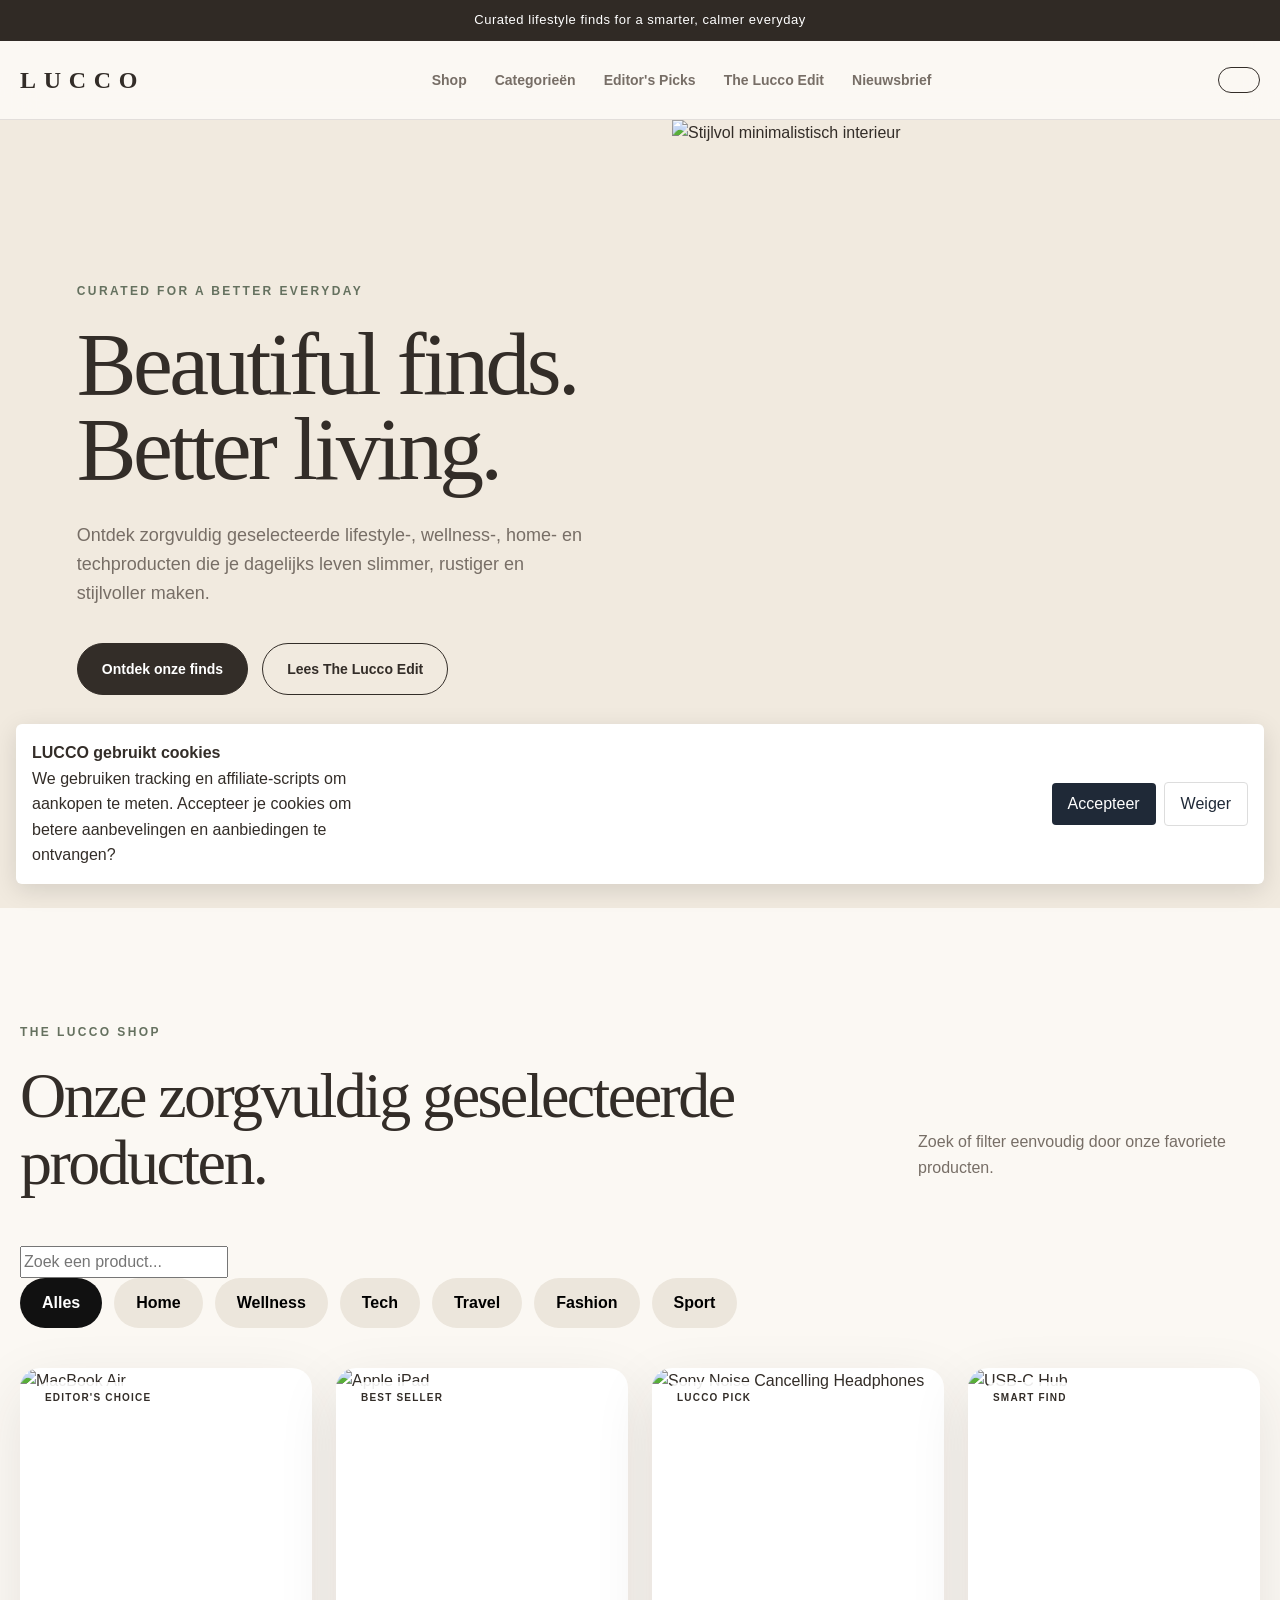
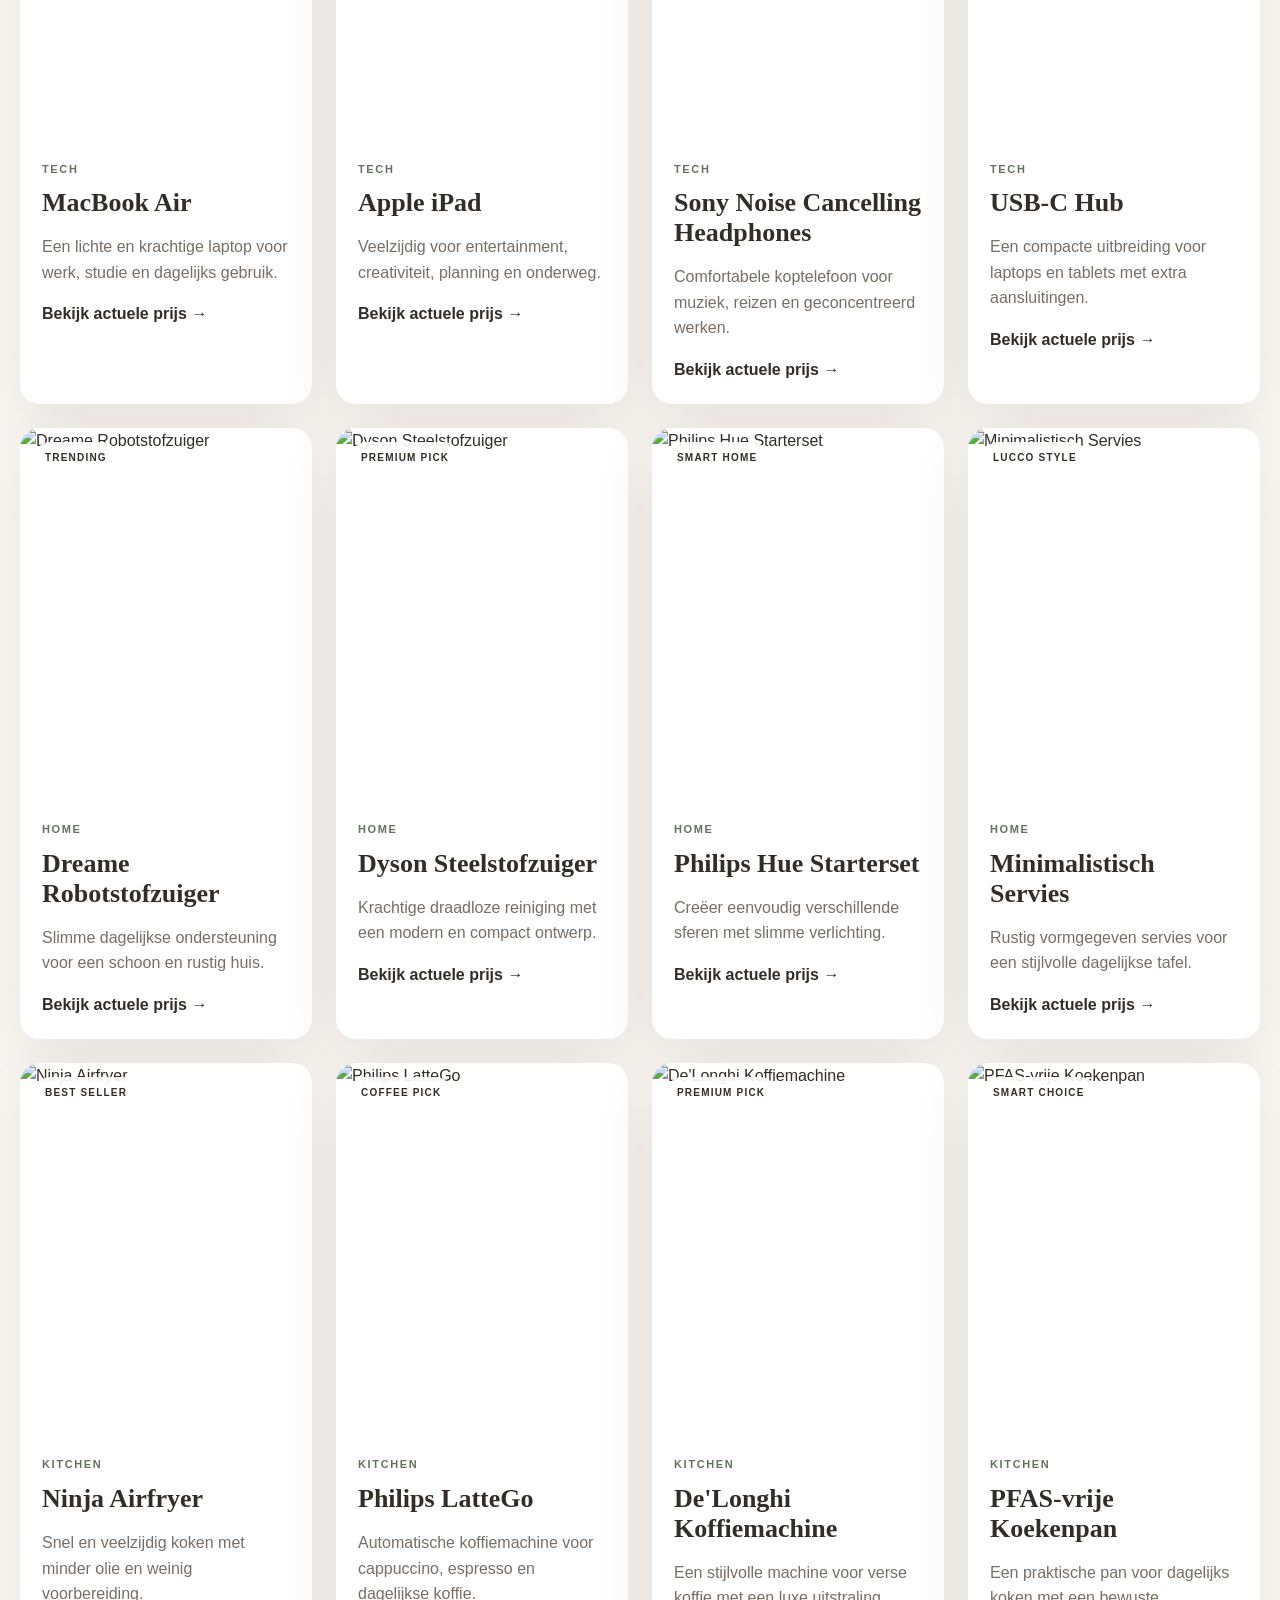
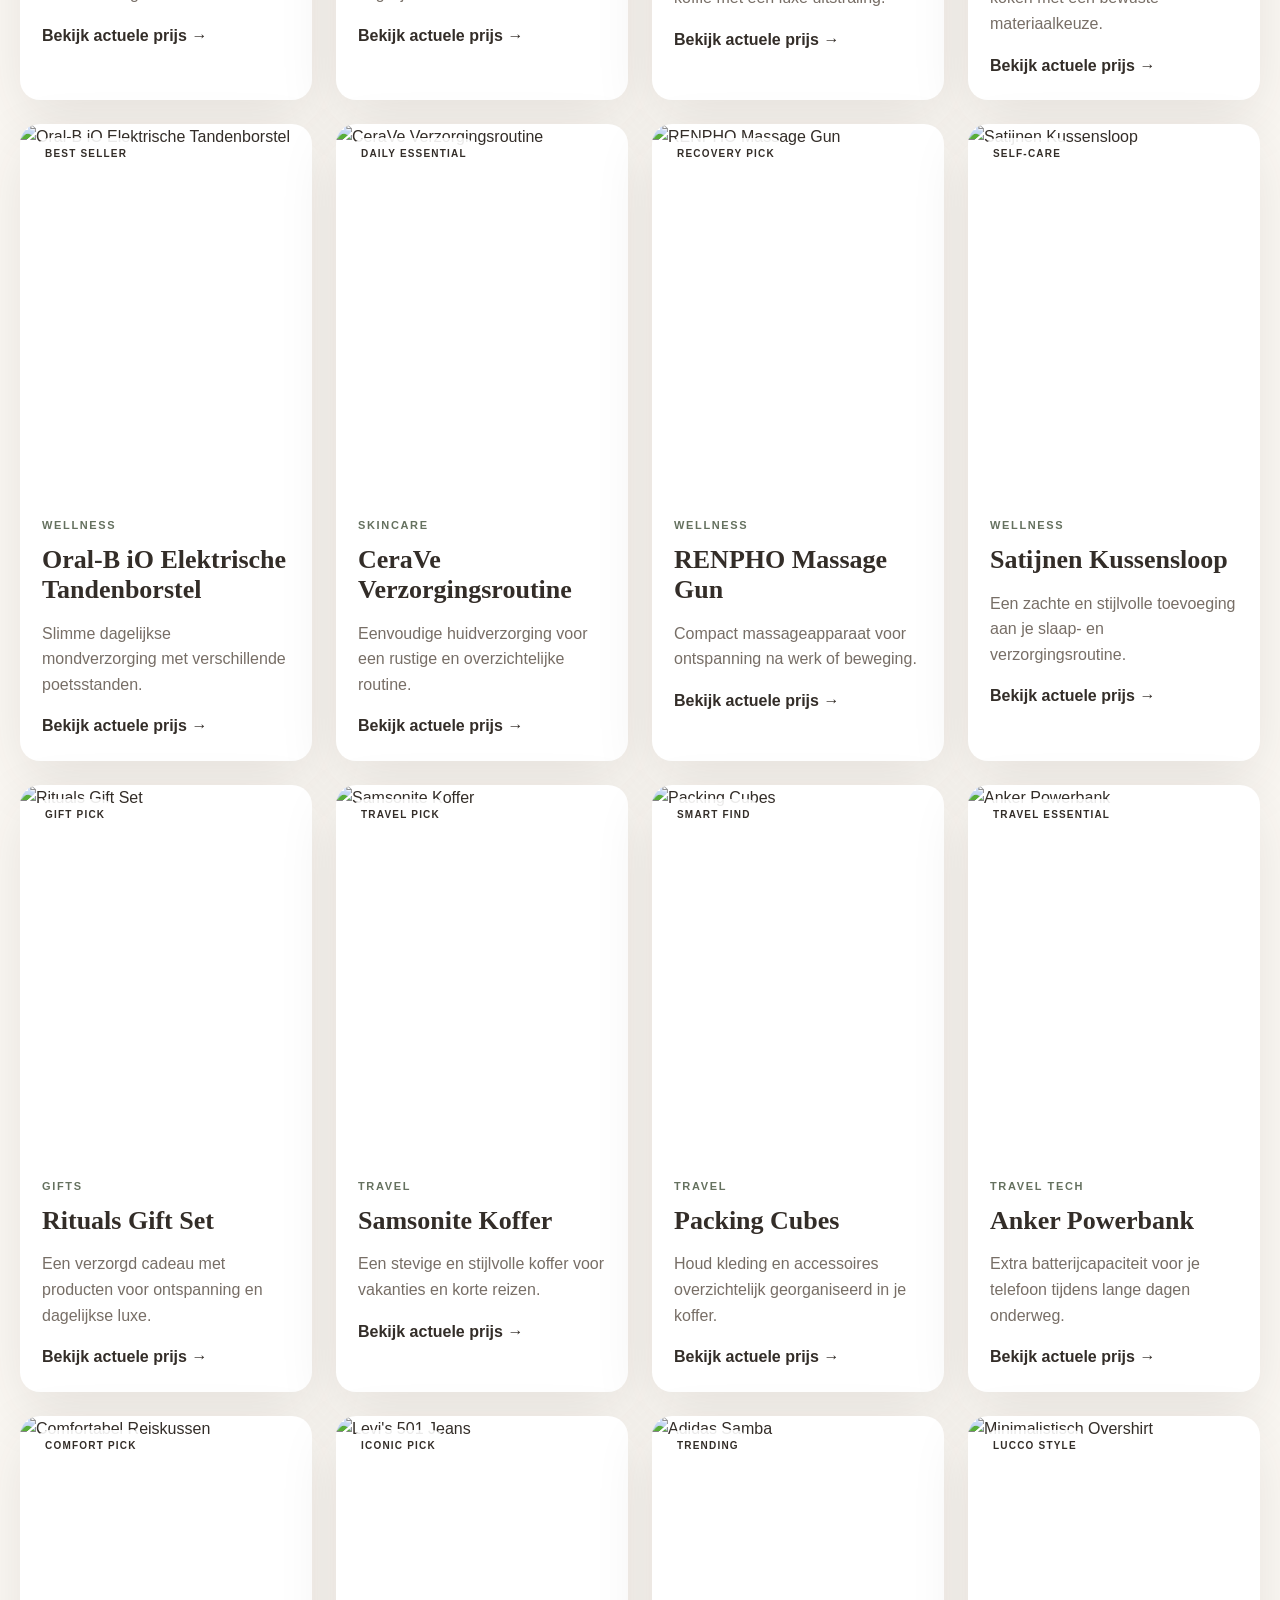
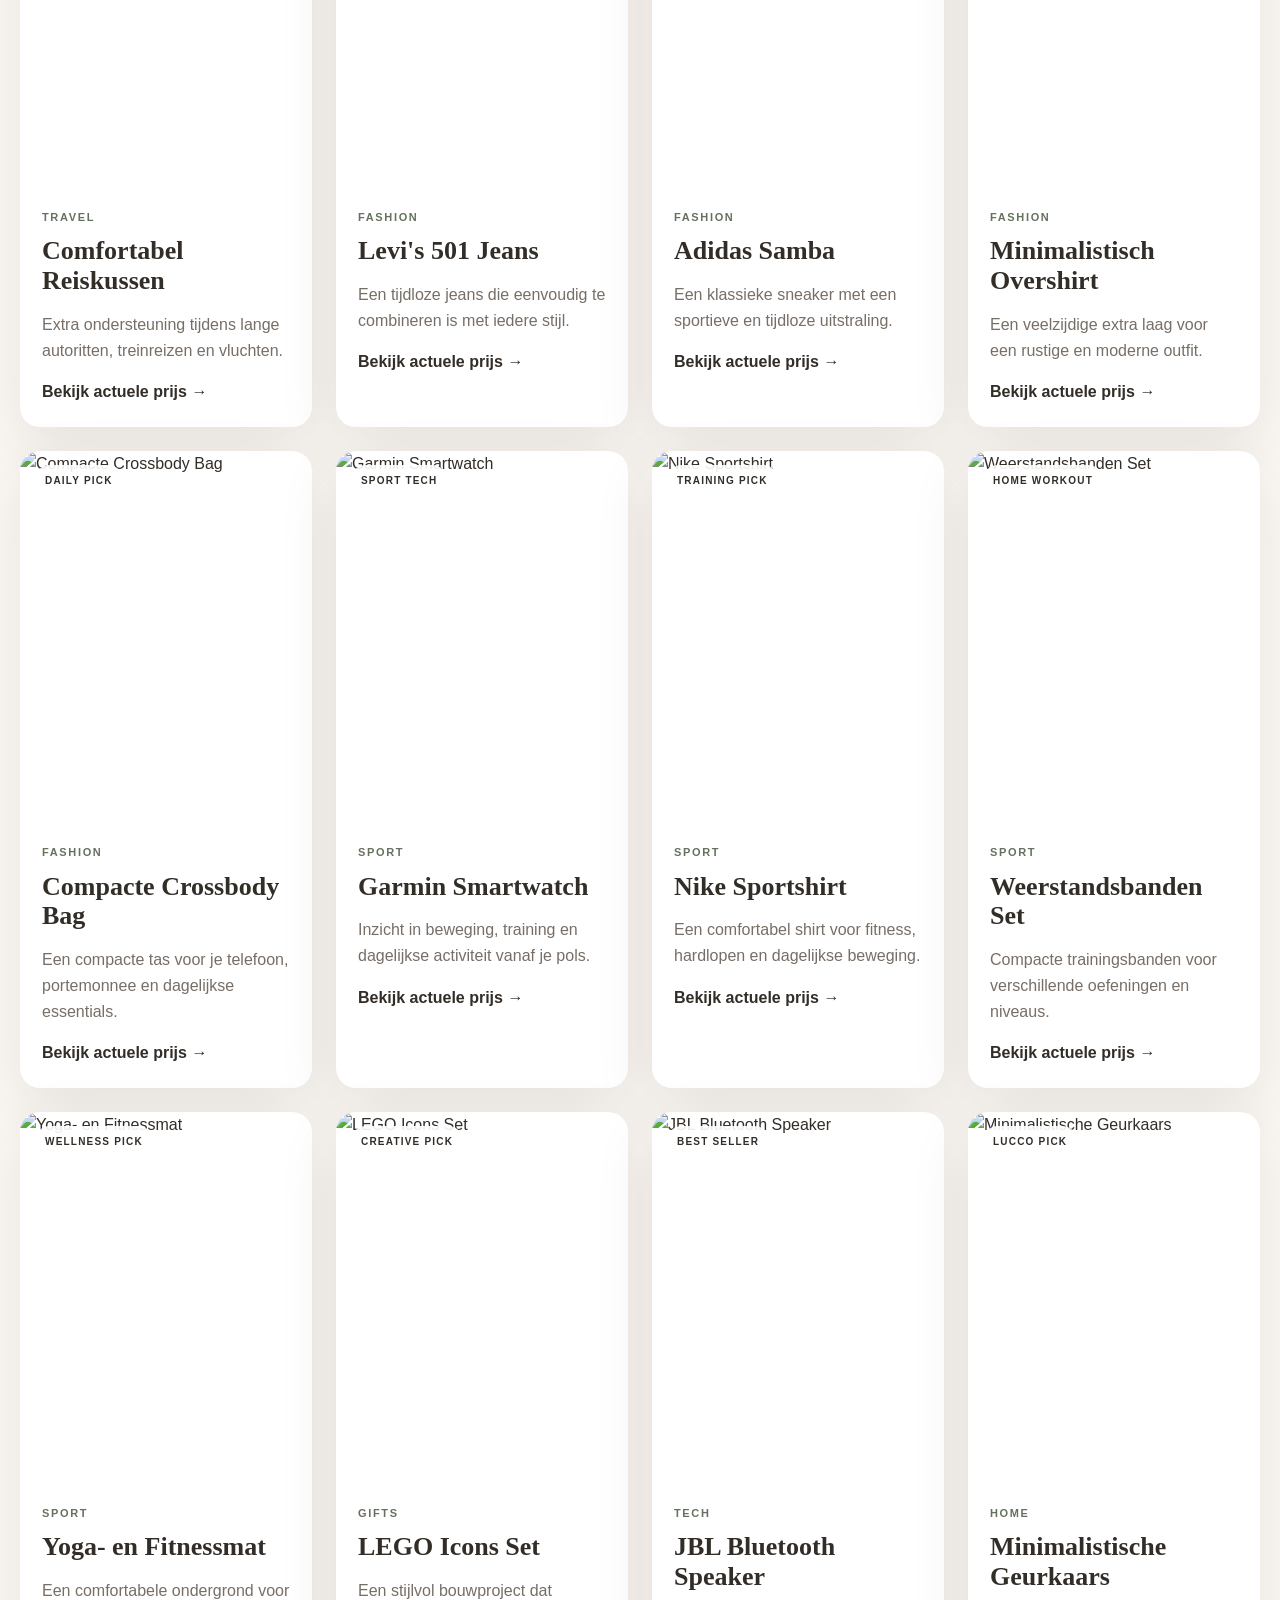
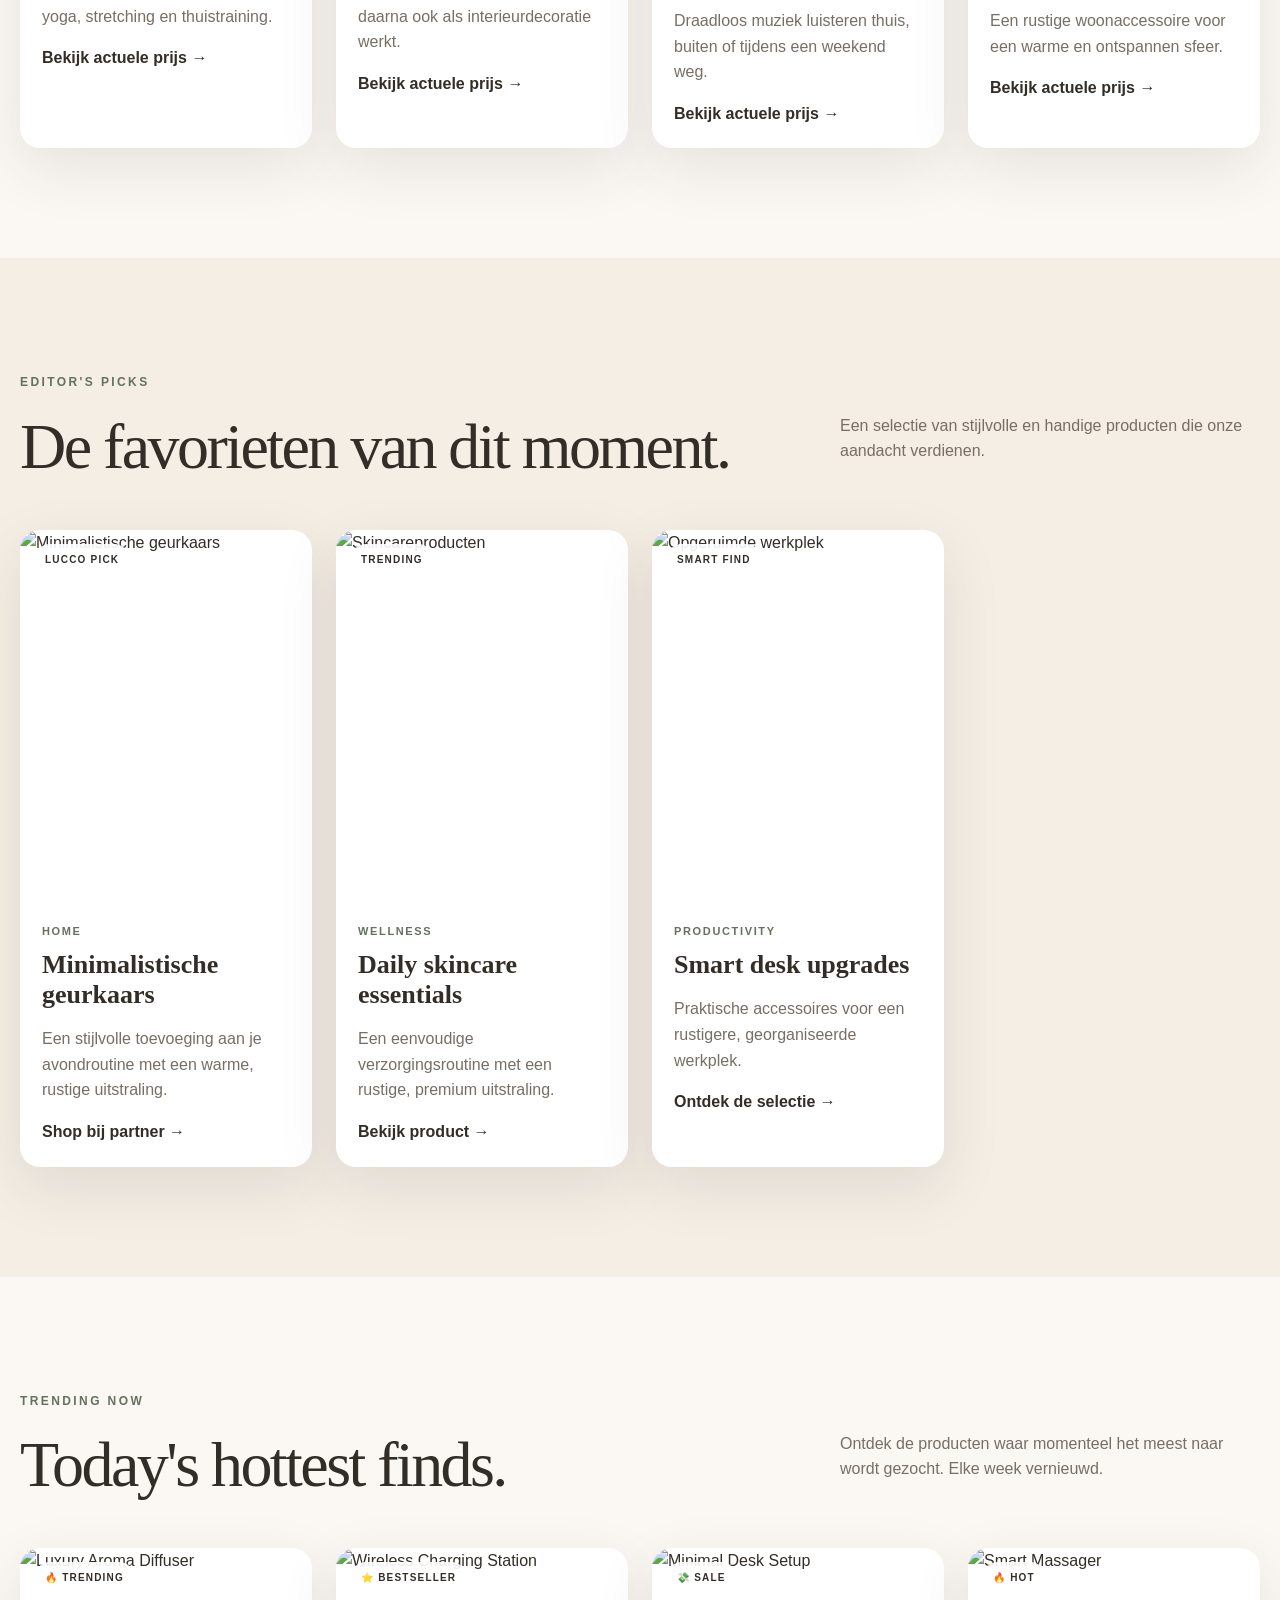
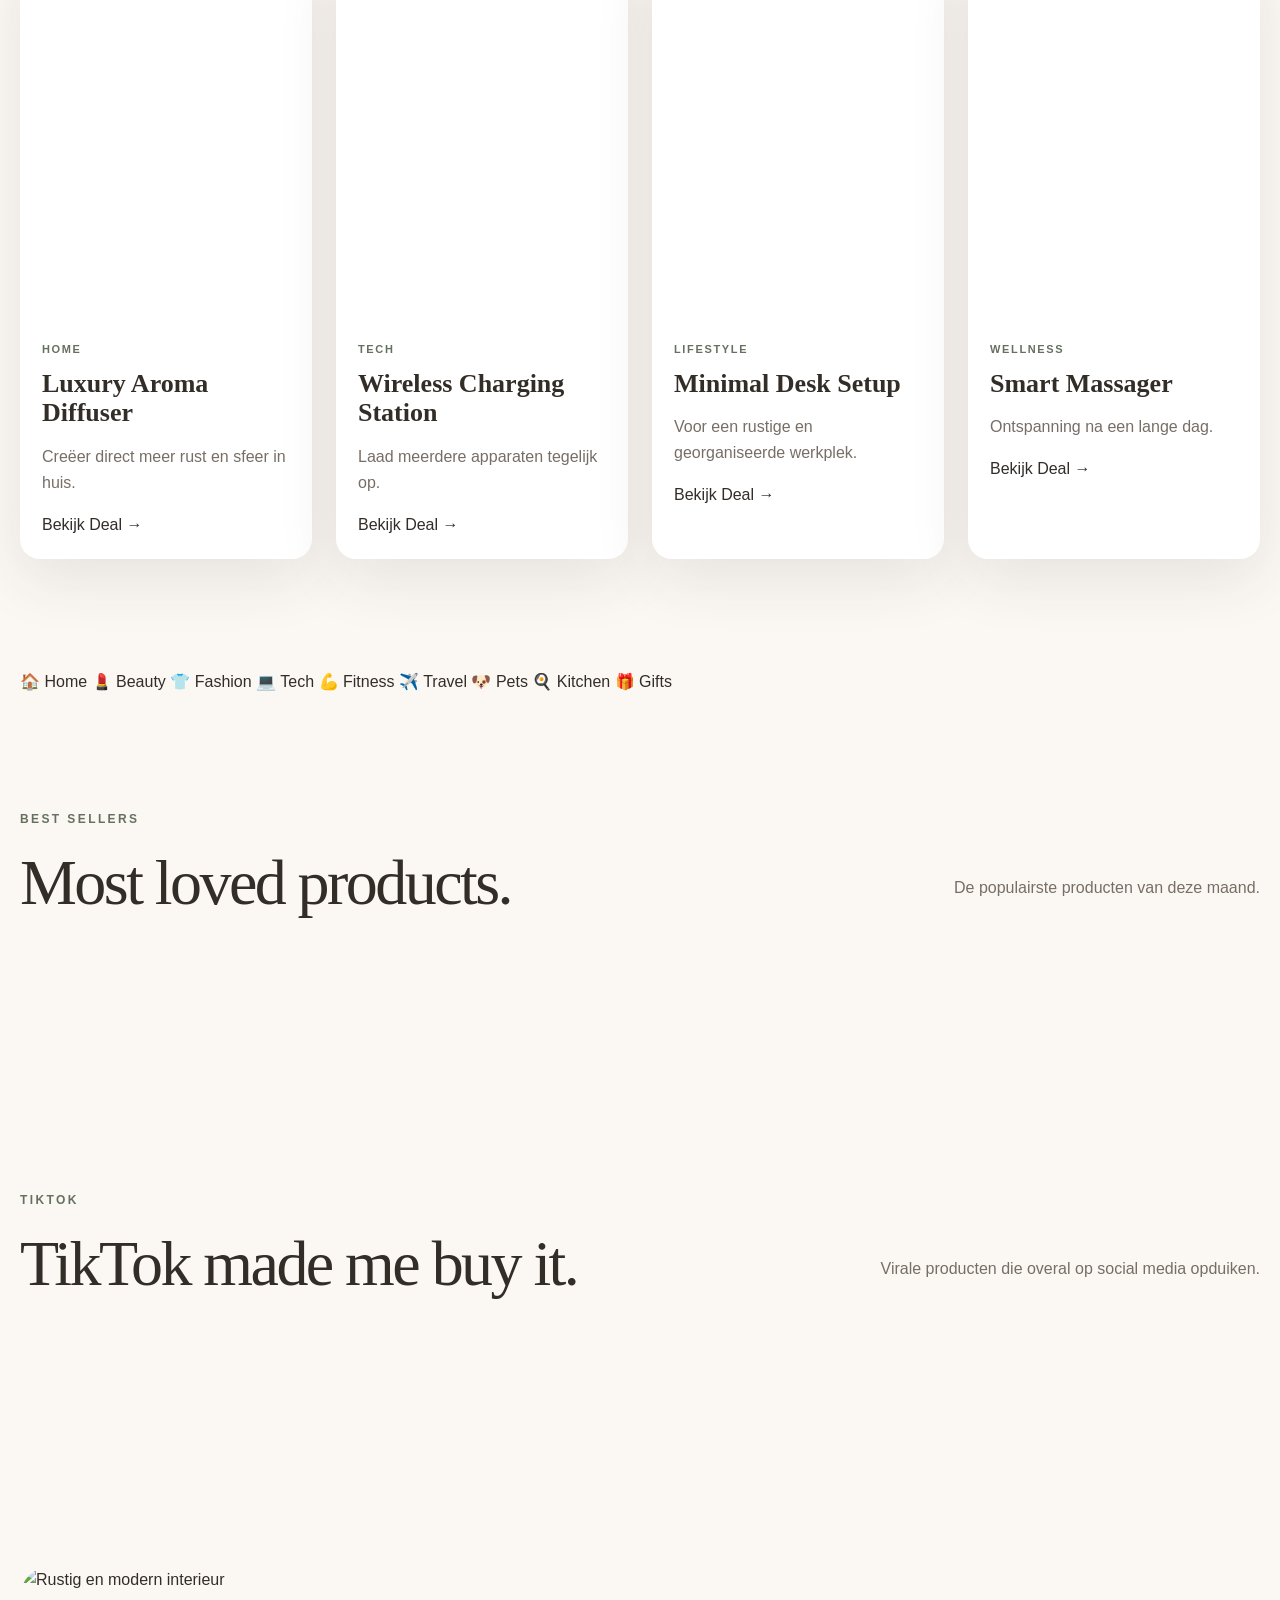
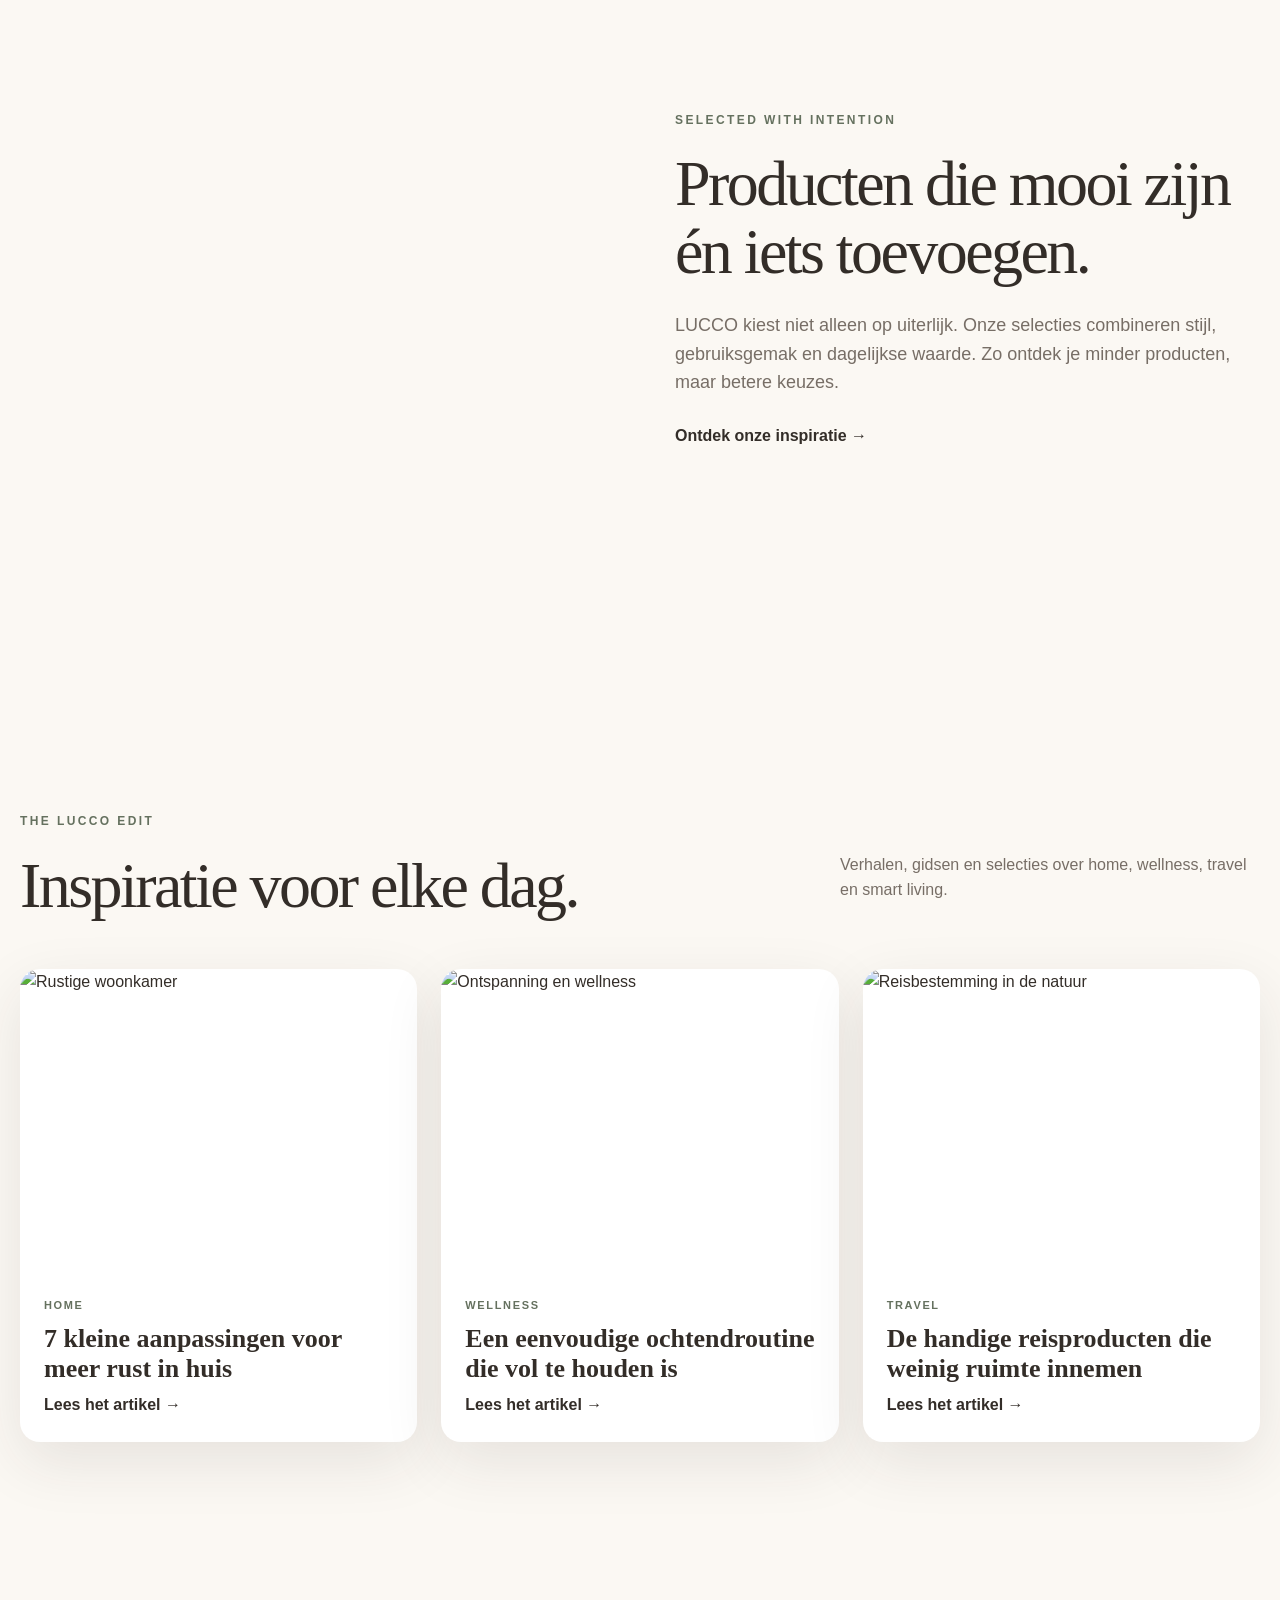
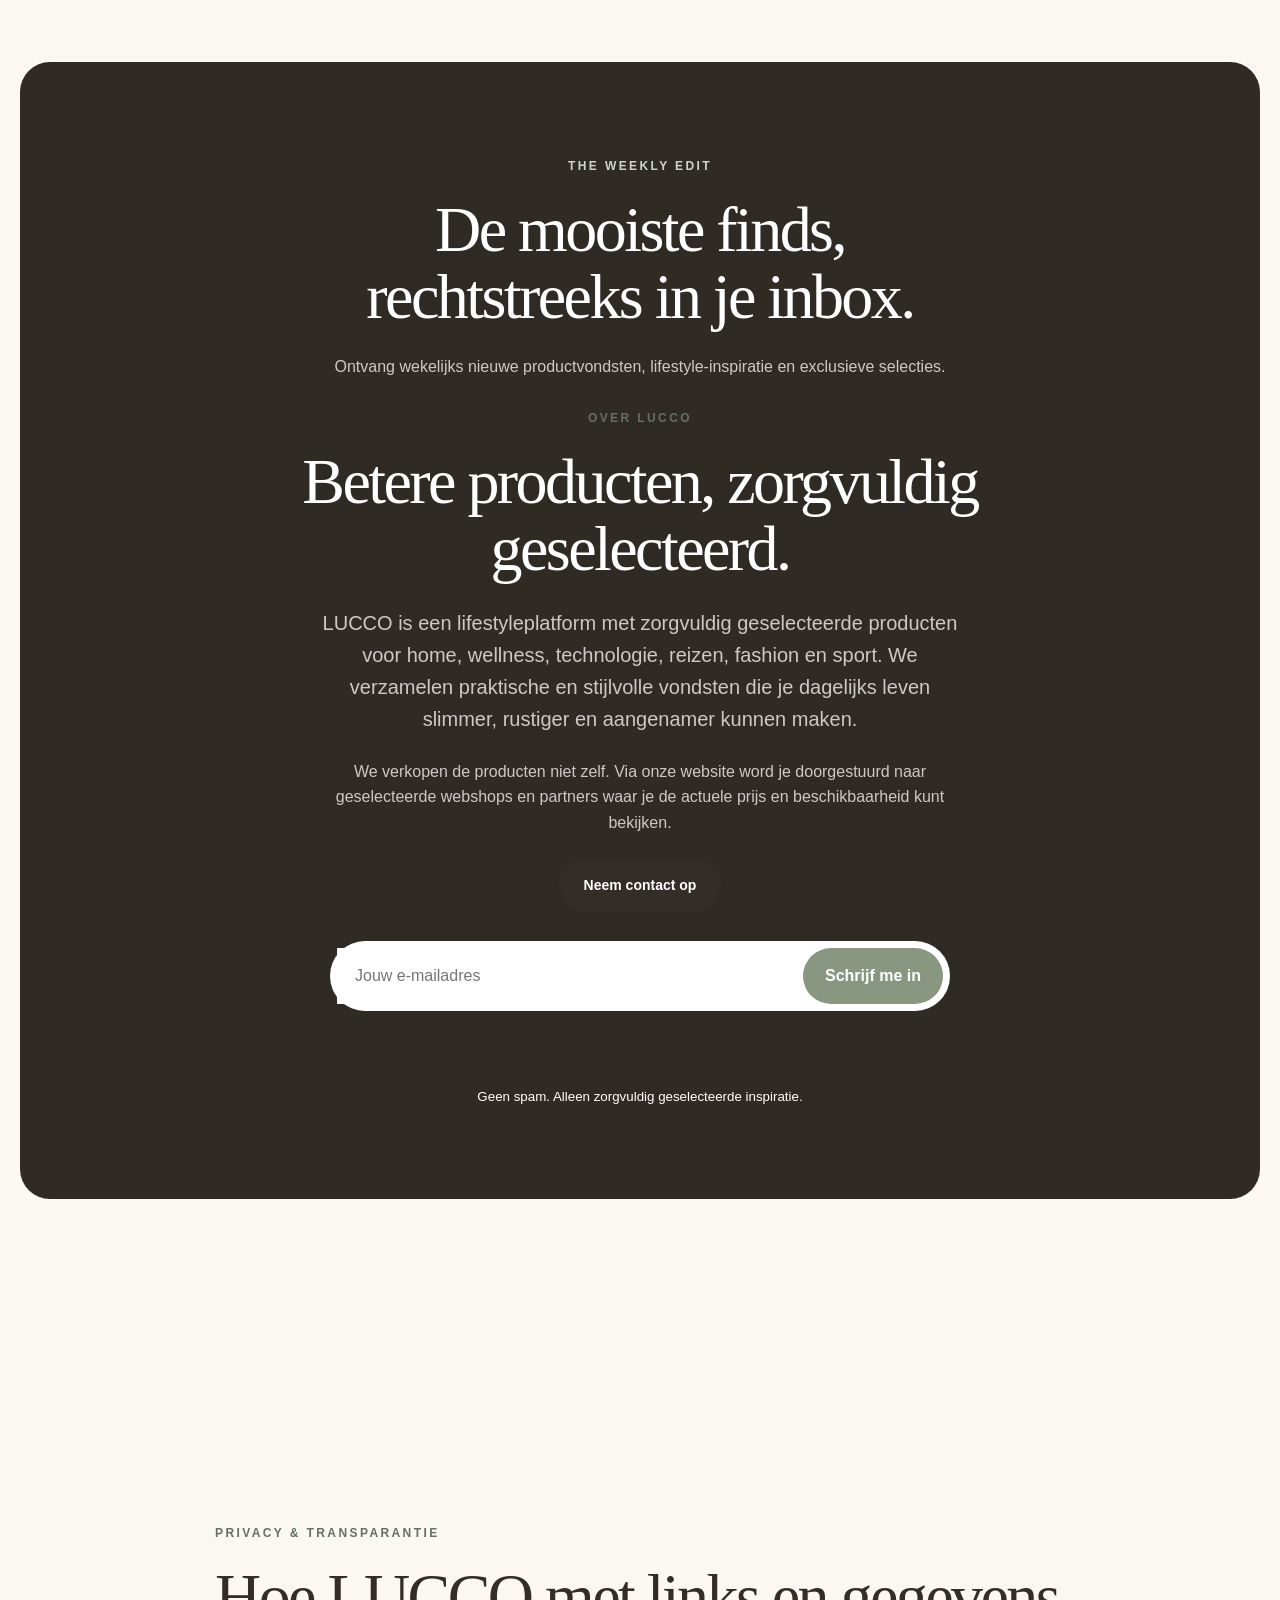
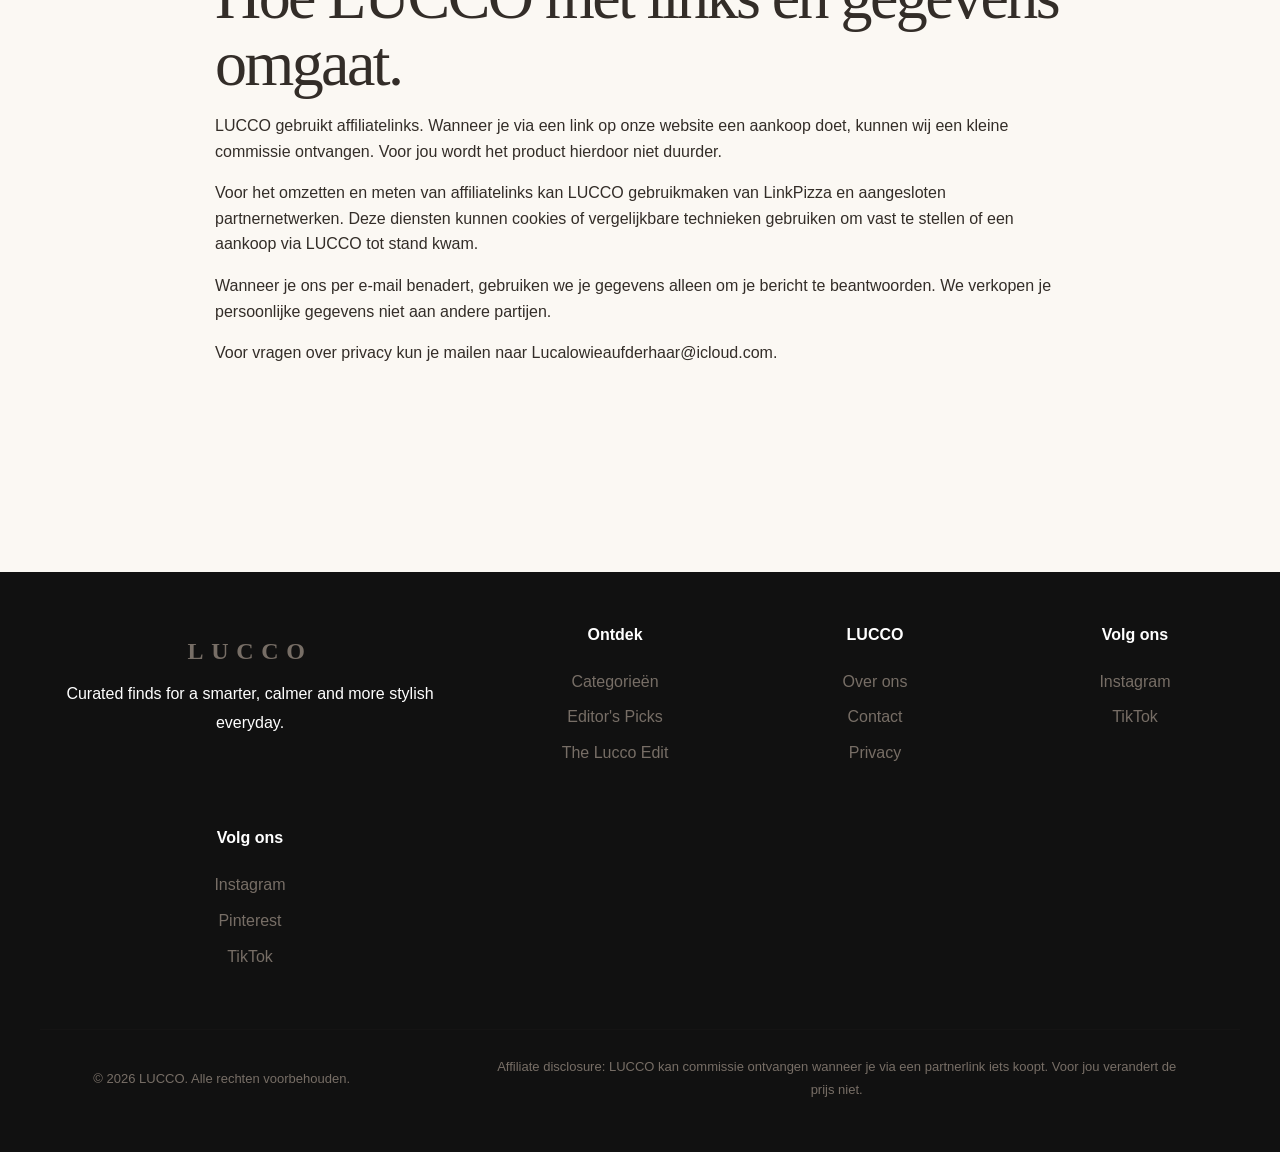
==== commit f9ac577e: "Monetization setup: add affiliate placeholders, Formspree newsletter, GA4 placeholder, cookie-consen" ====
--- a/index.html
+++ b/index.html
@@ -2,14 +2,7 @@
 <html lang="nl">
 
 <head>
-  <!-- LinkPizza -->
-  <script>
-    (function(p, z, Z) {
-      z = p.createElement("script"); z.async = 1;
-      z.src = "https://pzz.io/pzz.js?uid=98904&host=" + p.domain;
-      (p.head || p.documentElement).insertBefore(z, Z);
-    })(document);
-  </script>
+  <!-- LinkPizza is loaded only after user consent via the cookie-consent banner below -->
 
   <meta charset="UTF-8">
   <meta name="viewport" content="width=device-width, initial-scale=1.0">
@@ -17,6 +10,8 @@
   <meta name="description" content="Ontdek zorgvuldig geselecteerde lifestyle-, wellness-, home- en techproducten bij LUCCO.">
   <meta name="theme-color" content="#f7f3ed">
   <link rel="stylesheet" href="style.css">
+
+  <!-- GA4: paste your measurement ID (G-XXXXXXX) into the GA4_ID constant in the cookie-consent script near the end of the file -->
 </head>
 
 <body>
@@ -71,7 +66,7 @@
           <p class="hero-description">Ontdek zorgvuldig geselecteerde lifestyle-, wellness-, home- en techproducten die je dagelijks leven slimmer, rustiger en stijlvoller maken.</p>
 
           <div class="hero-actions">
-            <a class="button button-dark" href="#featured">Ontdek onze finds</a>
+            <a class="button button-dark" href="AFFILIATE_URL_PLACEHOLDER" target="_blank" rel="sponsored noopener noreferrer">Ontdek onze finds</a>
             <a class="button button-light" href="#journal">Lees The Lucco Edit</a>
           </div>
 
@@ -86,13 +81,6 @@
       <div class="hero-image">
         <img loading="lazy" src="https://images.unsplash.com/photo-1618221195710-dd6b41faaea6?auto=format&fit=crop&w=1400&q=85" alt="Stijlvol minimalistisch interieur" />
       </div>
-    </section>
-
-    <!-- Placeholder sections (brief) -->
-    <section class="section info-section" id="about">...
-    </section>
-
-    <section class="section info-section" id="privacy">...
     </section>
 
     <section class="section shop-section" id="shop">
@@ -121,50 +109,6 @@
       </div>
     </section>
 
-    <section class="intro section">
-      <div class="container narrow reveal">
-        <span class="eyebrow">The LUCCO philosophy</span>
-        <h2>Minder zoeken.<br>Beter kiezen.</h2>
-        <p class="large-text">LUCCO verzamelt producten en ideeën die echt iets toevoegen aan je dagelijks leven. Geen eindeloze lijsten, maar een rustige selectie van mooie en praktische ontdekkingen.</p>
-      </div>
-    </section>
-
-    <section class="section categories-section" id="categories">
-      <div class="container">
-        <div class="section-heading reveal">
-          <div>
-            <span class="eyebrow">Shop by lifestyle</span>
-            <h2>Vind wat bij jou past.</h2>
-          </div>
-          <p>Ontdek onze favoriete selecties voor home, wellness, technologie en dagelijks comfort.</p>
-        </div>
-
-        <div class="category-grid" role="list" aria-label="Categorieën">
-
-          <a class="category-card reveal" href="#featured" role="listitem">
-            <img loading="lazy" src="https://images.unsplash.com/photo-1600210492486-724fe5c67fb0?auto=format&fit=crop&w=900&q=85" alt="Modern interieur" />
-            <div class="category-overlay"><span>01</span><h3>Home & Living</h3><p>Rustige details voor een mooi thuis.</p></div>
-          </a>
-
-          <a class="category-card reveal" href="#featured" role="listitem">
-            <img loading="lazy" src="https://images.unsplash.com/photo-1598440947619-2c35fc9aa908?auto=format&fit=crop&w=900&q=85" alt="Wellnessproducten" />
-            <div class="category-overlay"><span>02</span><h3>Wellness</h3><p>Favorieten voor verzorging en ontspanning.</p></div>
-          </a>
-
-          <a class="category-card reveal" href="#featured" role="listitem">
-            <img loading="lazy" src="https://images.unsplash.com/photo-1496181133206-80ce9b88a853?auto=format&fit=crop&w=900&q=85" alt="Laptop en technologie" />
-            <div class="category-overlay"><span>03</span><h3>Smart Tech</h3><p>Handige technologie voor iedere dag.</p></div>
-          </a>
-
-          <a class="category-card reveal" href="#featured" role="listitem">
-            <img loading="lazy" src="https://images.unsplash.com/photo-1527631746610-bca00a040d60?auto=format&fit=crop&w=900&q=85" alt="Reizen en lifestyle" />
-            <div class="category-overlay"><span>04</span><h3>Travel & Lifestyle</h3><p>Slimme essentials voor onderweg.</p></div>
-          </a>
-
-        </div>
-      </div>
-    </section>
-
     <section class="section featured-section" id="featured">
       <div class="container">
         <div class="section-heading reveal">
@@ -175,35 +119,27 @@
         <div class="product-grid" role="list" aria-label="Editor's Picks">
 
           <article class="product-card reveal" role="listitem">
-            <a href="#" class="product-image" target="_blank" rel="sponsored noopener">
+            <a href="AFFILIATE_URL_PLACEHOLDER" class="product-image" target="_blank" rel="sponsored noopener noreferrer">
               <span class="product-label">LUCCO PICK</span>
               <img loading="lazy" src="https://images.unsplash.com/photo-1602874801006-e26b88c7e28d?auto=format&fit=crop&w=900&q=85" alt="Minimalistische geurkaars" />
             </a>
-            <div class="product-content"><span class="product-category">Home</span><h3>Minimalistische geurkaars</h3><p>Een stijlvolle toevoeging aan je avondroutine met een warme, rustige uitstraling.</p><a class="product-link" href="#" target="_blank" rel="sponsored noopener">Shop bij partner →</a></div>
+            <div class="product-content"><span class="product-category">Home</span><h3>Minimalistische geurkaars</h3><p>Een stijlvolle toevoeging aan je avondroutine met een warme, rustige uitstraling.</p><a class="product-link" href="AFFILIATE_URL_PLACEHOLDER" target="_blank" rel="sponsored noopener noreferrer">Shop bij partner →</a></div>
           </article>
 
           <article class="product-card reveal" role="listitem">
-            <a href="#" class="product-image" target="_blank" rel="sponsored noopener">
+            <a href="AFFILIATE_URL_PLACEHOLDER" class="product-image" target="_blank" rel="sponsored noopener noreferrer">
               <span class="product-label">TRENDING</span>
               <img loading="lazy" src="https://images.unsplash.com/photo-1571781926291-c477ebfd024b?auto=format&fit=crop&w=900&q=85" alt="Skincareproducten" />
             </a>
-            <div class="product-content"><span class="product-category">Wellness</span><h3>Daily skincare essentials</h3><p>Een eenvoudige verzorgingsroutine met een rustige, premium uitstraling.</p><a class="product-link" href="#" target="_blank" rel="sponsored noopener">Bekijk product →</a></div>
+            <div class="product-content"><span class="product-category">Wellness</span><h3>Daily skincare essentials</h3><p>Een eenvoudige verzorgingsroutine met een rustige, premium uitstraling.</p><a class="product-link" href="AFFILIATE_URL_PLACEHOLDER" target="_blank" rel="sponsored noopener noreferrer">Bekijk product →</a></div>
           </article>
 
           <article class="product-card reveal" role="listitem">
-            <a href="#" class="product-image" target="_blank" rel="sponsored noopener">
+            <a href="AFFILIATE_URL_PLACEHOLDER" class="product-image" target="_blank" rel="sponsored noopener noreferrer">
               <span class="product-label">SMART FIND</span>
               <img loading="lazy" src="https://images.unsplash.com/photo-1586953208448-b95a79798f07?auto=format&fit=crop&w=900&q=85" alt="Opgeruimde werkplek" />
             </a>
-            <div class="product-content"><span class="product-category">Productivity</span><h3>Smart desk upgrades</h3><p>Praktische accessoires voor een rustigere, georganiseerde werkplek.</p><a class="product-link" href="#" target="_blank" rel="sponsored noopener">Ontdek de selectie →</a></div>
-          </article>
-
-          <article class="product-card reveal" role="listitem">
-            <a href="#" class="product-image" target="_blank" rel="sponsored noopener">
-              <span class="product-label">EDITOR'S CHOICE</span>
-              <img loading="lazy" src="https://images.unsplash.com/photo-1616486338812-3dadae4b4ace?auto=format&fit=crop&w=900&q=85" alt="Luxe woonaccessoires" />
-            </a>
-            <div class="product-content"><span class="product-category">Interior</span><h3>Calm home accents</h3><p>Kleine woonaccessoires die warmte en rust aan een ruimte toevoegen.</p><a class="product-link" href="#" target="_blank" rel="sponsored noopener">Bekijk onze finds →</a></div>
+            <div class="product-content"><span class="product-category">Productivity</span><h3>Smart desk upgrades</h3><p>Praktische accessoires voor een rustigere, georganiseerde werkplek.</p><a class="product-link" href="AFFILIATE_URL_PLACEHOLDER" target="_blank" rel="sponsored noopener noreferrer">Ontdek de selectie →</a></div>
           </article>
 
         </div>
@@ -226,22 +162,22 @@
               <span class="product-label">🔥 TRENDING</span>
               <img loading="lazy" src="images/trending1.jpg" alt="Luxury Aroma Diffuser" />
             </div>
-            <div class="product-content"><span class="product-category">HOME</span><h3>Luxury Aroma Diffuser</h3><p>Creëer direct meer rust en sfeer in huis.</p><a href="#">Bekijk Deal →</a></div>
+            <div class="product-content"><span class="product-category">HOME</span><h3>Luxury Aroma Diffuser</h3><p>Creëer direct meer rust en sfeer in huis.</p><a href="AFFILIATE_URL_PLACEHOLDER" target="_blank" rel="sponsored noopener noreferrer">Bekijk Deal →</a></div>
           </article>
 
           <article class="product-card" role="listitem">
             <div class="product-image"><span class="product-label">⭐ BESTSELLER</span><img loading="lazy" src="images/trending2.jpg" alt="Wireless Charging Station" /></div>
-            <div class="product-content"><span class="product-category">TECH</span><h3>Wireless Charging Station</h3><p>Laad meerdere apparaten tegelijk op.</p><a href="#">Bekijk Deal →</a></div>
+            <div class="product-content"><span class="product-category">TECH</span><h3>Wireless Charging Station</h3><p>Laad meerdere apparaten tegelijk op.</p><a href="AFFILIATE_URL_PLACEHOLDER" target="_blank" rel="sponsored noopener noreferrer">Bekijk Deal →</a></div>
           </article>
 
           <article class="product-card" role="listitem">
             <div class="product-image"><span class="product-label">💸 SALE</span><img loading="lazy" src="images/trending3.jpg" alt="Minimal Desk Setup" /></div>
-            <div class="product-content"><span class="product-category">LIFESTYLE</span><h3>Minimal Desk Setup</h3><p>Voor een rustige en georganiseerde werkplek.</p><a href="#">Bekijk Deal →</a></div>
+            <div class="product-content"><span class="product-category">LIFESTYLE</span><h3>Minimal Desk Setup</h3><p>Voor een rustige en georganiseerde werkplek.</p><a href="AFFILIATE_URL_PLACEHOLDER" target="_blank" rel="sponsored noopener noreferrer">Bekijk Deal →</a></div>
           </article>
 
           <article class="product-card" role="listitem">
             <div class="product-image"><span class="product-label">🔥 HOT</span><img loading="lazy" src="images/trending4.jpg" alt="Smart Massager" /></div>
-            <div class="product-content"><span class="product-category">WELLNESS</span><h3>Smart Massager</h3><p>Ontspanning na een lange dag.</p><a href="#">Bekijk Deal →</a></div>
+            <div class="product-content"><span class="product-category">WELLNESS</span><h3>Smart Massager</h3><p>Ontspanning na een lange dag.</p><a href="AFFILIATE_URL_PLACEHOLDER" target="_blank" rel="sponsored noopener noreferrer">Bekijk Deal →</a></div>
           </article>
 
         </div>
@@ -327,7 +263,8 @@
           <a class="button button-dark" href="mailto:Lucalowieaufderhaar@icloud.com">Neem contact op</a>
         </div>
 
-        <form class="newsletter-form" id="newsletterForm">
+        <!-- Newsletter form: currently wired to Formspree placeholder. Replace the form action with your Mailchimp/ConvertKit form action if you prefer. -->
+        <form class="newsletter-form" id="newsletterForm" action="https://formspree.io/f/{your-form-id}" method="POST">
           <label class="sr-only" for="email">E-mailadres</label>
           <input id="email" name="email" type="email" placeholder="Jouw e-mailadres" required>
           <button type="submit">Schrijf me in</button>
@@ -392,6 +329,118 @@
     </div>
   </footer>
 
+  <!-- Cookie consent + script loader: controls loading of GA4 and LinkPizza until user consents -->
+  <div id="cookieConsent" class="cookie-consent" aria-live="polite" style="position:fixed;left:1rem;right:1rem;bottom:1rem;background:#fff;padding:1rem;border-radius:6px;box-shadow:0 6px 24px rgba(0,0,0,.12);display:flex;align-items:center;justify-content:space-between;gap:1rem;z-index:9999;">
+    <div>
+      <strong>LUCCO gebruikt cookies</strong>
+      <div style="max-width:40ch">We gebruiken tracking en affiliate-scripts om aankopen te meten. Accepteer je cookies om betere aanbevelingen en aanbiedingen te ontvangen?</div>
+    </div>
+    <div style="display:flex;gap:.5rem;align-items:center">
+      <button id="acceptCookies" style="background:#1f2937;color:#fff;border:none;padding:.5rem 1rem;border-radius:4px;">Accepteer</button>
+      <button id="rejectCookies" style="background:transparent;color:#1f2937;border:1px solid #ddd;padding:.5rem 1rem;border-radius:4px;">Weiger</button>
+    </div>
+  </div>
+
+  <script>
+    // Configuration: replace these placeholders with your real IDs/URLs in the PR
+    const GA4_ID = '' // e.g. 'G-XXXXXXXXX'
+    const LINKPIZZA_UID = '98904' // your LinkPizza uid (keeps existing value by default)
+
+    function setCookie(name, value, days) {
+      const d = new Date(); d.setTime(d.getTime() + (days*24*60*60*1000));
+      document.cookie = name + '=' + value + ';path=/;expires=' + d.toUTCString();
+    }
+    function getCookie(name) {
+      return document.cookie.split('; ').reduce((r, v) => {
+        const parts = v.split('='); return parts[0] === name ? decodeURIComponent(parts[1]) : r
+      }, '')
+    }
+
+    function loadGA4(id){
+      if(!id) return;
+      window.dataLayer = window.dataLayer || [];
+      function gtag(){dataLayer.push(arguments)};
+      gtag('js', new Date());
+      gtag('config', id);
+      const s = document.createElement('script'); s.async = true;
+      s.src = `https://www.googletagmanager.com/gtag/js?id=${id}`;
+      document.head.appendChild(s);
+    }
+
+    function loadLinkPizza(uid){
+      if(!uid) return;
+      const p = document;
+      const z = p.createElement('script'); z.async=1;
+      z.src = 'https://pzz.io/pzz.js?uid=' + uid + '&host=' + p.domain;
+      (p.head||p.documentElement).insertBefore(z,null);
+    }
+
+    function enableTracking(){
+      if(GA4_ID) loadGA4(GA4_ID);
+      if(LINKPIZZA_UID) loadLinkPizza(LINKPIZZA_UID);
+    }
+
+    document.addEventListener('DOMContentLoaded', ()=>{
+      const consent = getCookie('lucco_cookie_consent');
+      const banner = document.getElementById('cookieConsent');
+      if(consent === 'accepted'){
+        banner.style.display='none';
+        enableTracking();
+      } else if(consent === 'rejected'){
+        banner.style.display='none';
+      } else {
+        banner.style.display='flex';
+      }
+
+      document.getElementById('acceptCookies').addEventListener('click', ()=>{
+        setCookie('lucco_cookie_consent','accepted',365);
+        banner.style.display='none';
+        enableTracking();
+      });
+      document.getElementById('rejectCookies').addEventListener('click', ()=>{
+        setCookie('lucco_cookie_consent','rejected',365);
+        banner.style.display='none';
+      });
+    });
+  </script>
+
+  <!-- JSON-LD product schema: replace placeholders (price, sku, affiliateUrl) with real values in PR -->
+  <script type="application/ld+json">
+  {
+    "@context": "https://schema.org",
+    "@graph": [
+      {
+        "@type": "Product",
+        "name": "Minimalistische geurkaars",
+        "image": "https://images.unsplash.com/photo-1602874801006-e26b88c7e28d?auto=format&fit=crop&w=900&q=85",
+        "description": "Een stijlvolle geurkaars voor een rustige avond",
+        "sku": "CANDLE-001",
+        "offers": {
+          "@type": "Offer",
+          "url": "AFFILIATE_URL_PLACEHOLDER",
+          "priceCurrency": "EUR",
+          "price": "PLACEHOLDER",
+          "availability": "https://schema.org/InStock"
+        }
+      },
+      {
+        "@type": "Product",
+        "name": "Luxury Aroma Diffuser",
+        "image": "/images/trending1.jpg",
+        "description": "Creëer direct meer rust en sfeer in huis.",
+        "sku": "DIFF-001",
+        "offers": {
+          "@type": "Offer",
+          "url": "AFFILIATE_URL_PLACEHOLDER",
+          "priceCurrency": "EUR",
+          "price": "PLACEHOLDER",
+          "availability": "https://schema.org/InStock"
+        }
+      }
+    ]
+  }
+  </script>
+
   <script src="script.js"></script>
 </body>
 
